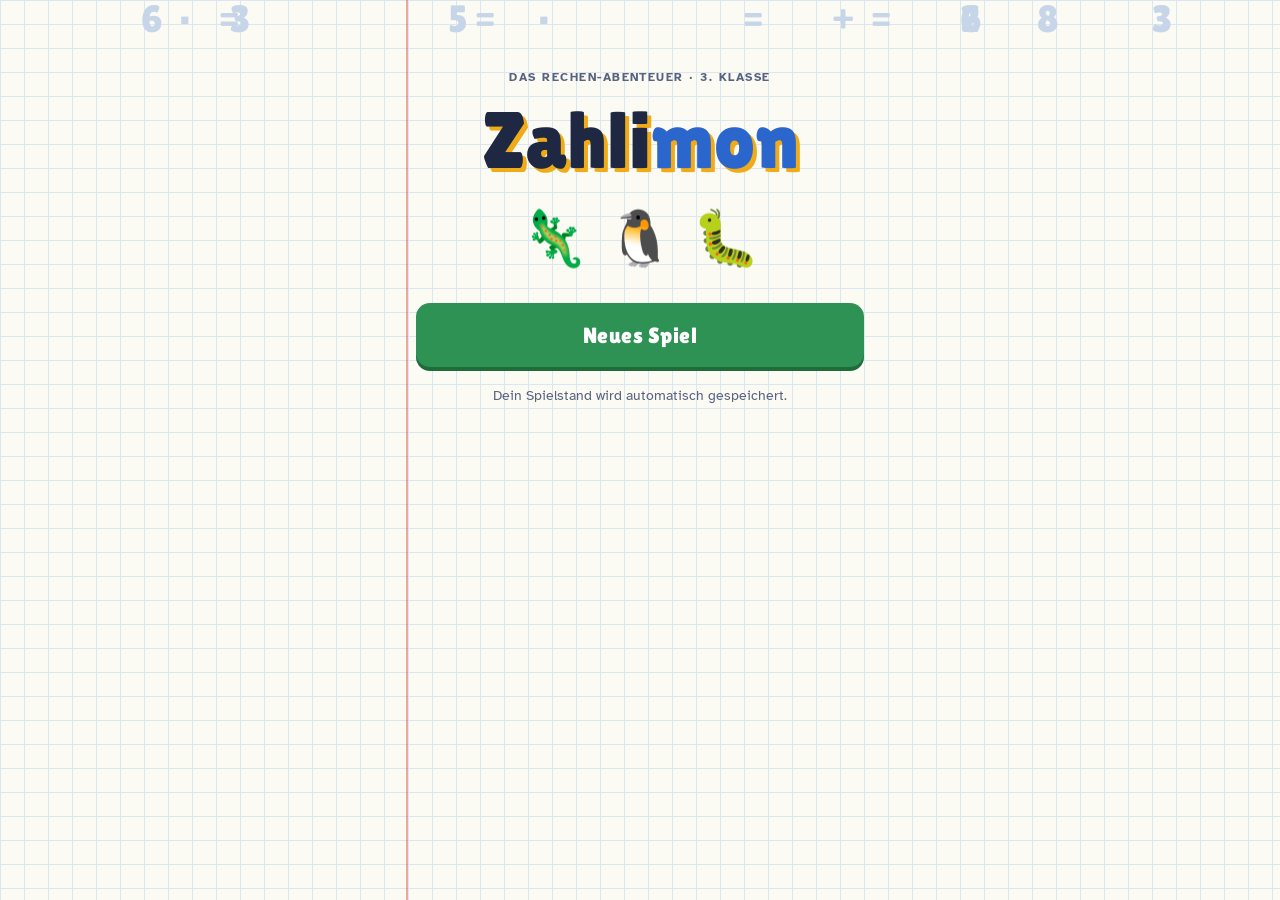
==== index.html @ 3c5be952 "Aufgaben ohne technische Schreibweisen - Hunderter/Zehner/Einer ausgeschrieben statt H/Z/E - Platzha" ====
<!doctype html>
<html lang="de">
<head>
<meta charset="utf-8">
<meta name="viewport" content="width=device-width, initial-scale=1, viewport-fit=cover">
<title>Zahlimon Abenteuer</title>
<link rel="preconnect" href="https://fonts.googleapis.com">
<link rel="preconnect" href="https://fonts.gstatic.com" crossorigin>
<link rel="stylesheet" href="https://fonts.googleapis.com/css2?family=Atkinson+Hyperlegible:wght@400;700&family=Lilita+One&display=swap">
<style>
/* Layout: eine Spalte in Handybreite auf kariertem Rechenheft-Papier mit rotem Heftrand; der Kampf ist ein eingerahmtes Spielfeld */
:root{
  color-scheme: light;
  --paper:#fbfaf3; --grid:#dbe6f1; --ink:#1e2842; --ink2:#586380; --rand:#e0574b;
  --blue:#2a66cc; --blue-d:#1b4a9c; --green:#2e9254; --green-d:#1f6b3c;
  --gold:#f0ac18; --gold-d:#b87c05; --red:#d9443a; --red-d:#9e2a22;
  --card:#ffffff; --line:#cfd8e6; --soft:#eef3f9;
  --f-disp:'Lilita One','Arial Rounded MT Bold','Trebuchet MS',system-ui,sans-serif;
  --f-body:'Atkinson Hyperlegible',system-ui,-apple-system,'Segoe UI',Roboto,sans-serif;
  --f-emoji:'Apple Color Emoji','Segoe UI Emoji','Noto Color Emoji',sans-serif;
}
[hidden]{display:none!important}
*{box-sizing:border-box}
html,body{height:100%}
body{margin:0;background-color:var(--paper);background-image:linear-gradient(var(--grid) 1px,transparent 1px),linear-gradient(90deg,var(--grid) 1px,transparent 1px);background-size:24px 24px;color:var(--ink);font:17px/1.45 var(--f-body);-webkit-tap-highlight-color:transparent}
#app{max-width:480px;min-height:100%;margin:0 auto;padding-inline:16px;padding-block:14px 104px;position:relative}
#app::before{content:"";position:absolute;top:0;bottom:0;left:6px;width:2px;background:var(--rand);opacity:.5;pointer-events:none}
button{font:inherit;color:inherit;touch-action:manipulation;cursor:pointer}
button:disabled{cursor:default}
:focus-visible{outline:3px solid var(--gold);outline-offset:2px}
h1,h2,h3{text-wrap:balance;margin:0}
.h2{font-family:var(--f-disp);font-weight:400;font-size:1.6rem;margin-block:14px 6px}
.h3{font-family:var(--f-disp);font-weight:400;font-size:1.2rem;margin-block:18px 8px}
.fine{color:var(--ink2);font-size:.9rem;margin:4px 0 12px}
.center{text-align:center}
.stack{display:flex;flex-direction:column;gap:14px}
.card{background:var(--card);border:2px solid var(--ink);border-radius:16px;box-shadow:0 4px 0 rgba(30,40,66,.18)}
.pad{padding:14px 16px;margin-bottom:14px}
.warn{color:var(--red-d);font-weight:700;margin:4px 0}
.pill{display:inline-block;font-size:.72rem;font-weight:700;letter-spacing:.04em;text-transform:uppercase;padding:2px 8px;border-radius:99px;background:var(--soft);color:var(--ink2)}

/* Buttons wie Farbstift-Etiketten */
.btn{display:flex;align-items:center;justify-content:center;gap:.5em;width:100%;min-height:54px;padding:12px 16px;border:0;border-radius:14px;background:var(--blue);color:#fff;font-family:var(--f-disp);font-size:1.2rem;letter-spacing:.02em;box-shadow:0 4px 0 var(--blue-d);transition:transform .08s,box-shadow .08s}
.btn:active:not(:disabled){transform:translateY(3px);box-shadow:0 1px 0 var(--blue-d)}
.btn.green{background:var(--green);box-shadow:0 4px 0 var(--green-d)}
.btn.gold{background:var(--gold);color:var(--ink);box-shadow:0 4px 0 var(--gold-d)}
.btn.red{background:var(--red);box-shadow:0 4px 0 var(--red-d)}
.btn.ghost{background:var(--card);color:var(--ink);border:2px solid var(--line);box-shadow:0 4px 0 var(--line)}
.btn.big{min-height:64px;font-size:1.4rem}
.btn.sm{width:auto;min-height:44px;font-size:1.05rem;padding:8px 14px}
.btn:disabled{opacity:.45}
.mini{border:2px solid var(--line);background:var(--card);border-radius:10px;padding:6px 10px;font-size:.85rem;font-weight:700}
.linkish{display:block;margin:22px auto 0;background:none;border:0;color:var(--ink2);text-decoration:underline;font-size:.95rem;padding:8px}

/* Typen-Etikett */
.chip{display:inline-block;font-size:.7rem;font-weight:700;letter-spacing:.05em;text-transform:uppercase;padding:1px 8px;border-radius:99px;color:#fff;background:var(--c)}

/* Titel */
.title{position:relative;isolation:isolate;display:flex;flex-direction:column;align-items:stretch;gap:14px;padding-top:6vh}
.eyebrow{margin:0;text-align:center;font-weight:700;letter-spacing:.12em;text-transform:uppercase;font-size:.78rem;color:var(--ink2)}
.logo{font-family:var(--f-disp);font-weight:400;font-size:clamp(3.2rem,17vw,5rem);line-height:1;text-align:center;color:var(--ink);text-shadow:4px 4px 0 var(--gold)}
.logo span{color:var(--blue)}
.parade{display:flex;justify-content:center;gap:18px;font-family:var(--f-emoji);font-size:3.4rem;margin:6px 0 10px}
.parade span{animation:hop 1.8s ease-in-out infinite}
.parade span:nth-child(2){animation-delay:.25s}
.parade span:nth-child(3){animation-delay:.5s}
@keyframes hop{0%,60%,100%{transform:translateY(0)}30%{transform:translateY(-12px)}}
.lbl{font-weight:700;font-size:.95rem}
.inp{width:100%;font:inherit;font-size:1.3rem;padding:12px 14px;border:2px solid var(--ink);border-radius:12px;background:var(--card);color:var(--ink)}
.inp.code{font-size:.75rem;font-family:ui-monospace,Menlo,Consolas,monospace;resize:vertical}

/* Starter */
.starters{display:grid;grid-template-columns:1fr;gap:12px;margin:12px 0 18px}
.starter{display:grid;grid-template-columns:72px 1fr;grid-template-rows:auto auto auto;column-gap:14px;align-items:center;text-align:left;background:var(--card);border:2px solid var(--ink);border-radius:16px;padding:12px 14px;box-shadow:0 4px 0 rgba(30,40,66,.18)}
.starter.on{outline:4px solid var(--c);outline-offset:2px}
.starter .se{grid-row:1/4;font-family:var(--f-emoji);font-size:56px;line-height:1;text-align:center}
.starter .sn{font-family:var(--f-disp);font-size:1.35rem}
.starter .chip{justify-self:start}
.starter .sd{font-size:.9rem;color:var(--ink2)}

/* HUD */
.hud{display:grid;grid-template-columns:1fr auto auto;align-items:center;gap:6px 12px;background:var(--card);border:2px solid var(--ink);border-radius:16px;padding:8px 14px;box-shadow:0 4px 0 rgba(30,40,66,.18)}
.hud-n{display:flex;flex-direction:column;line-height:1.1;min-width:0}
.hud-n b{font-family:var(--f-disp);font-weight:400;font-size:1.3rem;overflow:hidden;text-overflow:ellipsis;white-space:nowrap}
.hud-l{font-size:.68rem;font-weight:700;letter-spacing:.1em;text-transform:uppercase;color:var(--ink2)}
.hud-s{font-weight:700;font-variant-numeric:tabular-nums;font-size:1.1rem}
.hud-b{grid-column:1/-1;display:flex;gap:6px}
.hud-b span{width:26px;height:26px;border-radius:50%;border:2px dashed var(--line);display:grid;place-items:center;font-family:var(--f-emoji);font-size:15px}
.hud-b span.got{border:2px solid var(--gold);background:#fff6dc}

/* Karte */
.map{display:flex;flex-direction:column;gap:14px;position:relative;margin-top:8px}
.map::before{content:"";position:absolute;left:37px;top:30px;bottom:30px;width:4px;background:repeating-linear-gradient(180deg,var(--line) 0 10px,transparent 10px 20px);animation:march 1.2s linear infinite}
@keyframes march{to{background-position:0 20px}}
.node{position:relative;display:grid;grid-template-columns:56px 1fr auto;align-items:center;gap:12px;text-align:left;background:var(--card);border:2px solid var(--ink);border-radius:16px;padding:10px 12px;box-shadow:0 4px 0 rgba(30,40,66,.18)}
.node:nth-child(even){margin-left:22px}
.node .ic{width:52px;height:52px;border-radius:50%;display:grid;place-items:center;font-family:var(--f-emoji);font-size:26px;background:linear-gradient(160deg,var(--g1),var(--g2));border:2px solid var(--ink)}
.node .tx{display:flex;flex-direction:column;min-width:0}
.node .tx b{font-family:var(--f-disp);font-weight:400;font-size:1.2rem}
.node .tx small{color:var(--ink2);font-size:.85rem}
.node .st{font-family:var(--f-emoji);font-size:24px}
.node.locked{opacity:.55;filter:grayscale(.9)}
.node.now{outline:4px solid var(--gold);outline-offset:2px}

/* Region */
.rg{position:relative;overflow:hidden;isolation:isolate;display:grid;grid-template-columns:auto 1fr;gap:14px;align-items:center;margin:14px 0;padding:14px 16px;border:2px solid var(--ink);border-radius:16px;background:linear-gradient(100deg,var(--g1) 55%,var(--g2))}
.rg-ic{font-family:var(--f-emoji);font-size:44px}
.rg h2{font-family:var(--f-disp);font-weight:400;font-size:1.6rem}
.rg p{margin:2px 0}
.dots{display:inline-flex;gap:4px;vertical-align:middle;margin-left:4px}
.dots i{width:12px;height:12px;border-radius:50%;border:2px solid var(--ink);background:var(--card)}
.dots i.on{background:var(--gold)}
.lead{display:flex;align-items:center;gap:12px;padding:10px 14px;margin-bottom:14px}
.lead .le{font-family:var(--f-emoji);font-size:40px}
.lead .li{flex:1;min-width:0}
.mini-dex{display:flex;flex-wrap:wrap;gap:10px}
.mini-dex span{width:52px;height:52px;display:grid;place-items:center;border:2px solid var(--ink);border-radius:12px;background:var(--card);font-family:var(--f-emoji);font-size:28px}
.mini-dex .seen{filter:grayscale(1);opacity:.6}
.mini-dex .unk{font-family:var(--f-disp);color:var(--ink2);border-style:dashed}

/* Kampf */
.bt{position:relative;isolation:isolate;height:290px;border:3px solid var(--ink);border-radius:18px;overflow:hidden;background:linear-gradient(180deg,var(--g1),var(--g2));transition:height .25s}
.bt.compact{height:200px}
.bt-row{display:flex;justify-content:space-between;gap:8px;padding:10px}
.foe-row{align-items:flex-start}
.me-row{align-items:flex-end}
.mon{position:relative;font-family:var(--f-emoji);font-size:78px;line-height:1;padding:0 6px;transition:font-size .25s}
.bt.compact .mon{font-size:56px}
.mon::after{content:"";position:absolute;left:50%;bottom:-.08em;width:1.2em;height:.26em;margin-left:-.6em;border-radius:50%;background:rgba(20,28,48,.18);z-index:-1}
.mon .e,.mon .b{display:inline-block}
#btIn{position:relative;z-index:1;display:grid;grid-template-rows:1fr 1fr;height:100%}
.mon.me .e{transform:scaleX(-1)}
.plate{flex:0 1 60%;min-width:0;background:var(--card);border:2px solid var(--ink);border-radius:12px;padding:6px 10px;box-shadow:3px 3px 0 rgba(30,40,66,.25)}
.pn{display:flex;justify-content:space-between;align-items:baseline;gap:8px}
.pn span:first-child,.pn b{font-family:var(--f-disp);font-weight:400;font-size:1.05rem;overflow:hidden;text-overflow:ellipsis;white-space:nowrap}
.lv{font-weight:700;font-size:.85rem;font-variant-numeric:tabular-nums;white-space:nowrap}
.hp{height:10px;margin-top:5px;background:var(--soft);border:1.5px solid var(--ink);border-radius:6px;overflow:hidden}
.hp i{display:block;height:100%;background:var(--green);transition:width .6s ease}
.hp i.mid{background:var(--gold)}
.hp i.low{background:var(--red)}
.pk{font-size:.78rem;color:var(--ink2);font-variant-numeric:tabular-nums;margin-top:2px}
.xp{height:4px;margin-top:3px;background:var(--soft);border-radius:3px;overflow:hidden}
.xp i{display:block;height:100%;background:var(--blue)}
.own{display:block;font-size:.75rem;color:var(--ink2);margin-top:3px}
.bt.compact .pk,.bt.compact .xp,.bt.compact .own{display:none}
.bmsg{display:flex;justify-content:space-between;align-items:center;gap:10px;min-height:52px;margin:10px 0;padding:10px 14px;background:var(--card);border:2px solid var(--ink);border-radius:12px;font-weight:700}
.menu{display:flex;flex-direction:column;gap:12px}
.menu2{display:grid;grid-template-columns:1fr 1fr;gap:10px}
.menu2 .btn{font-size:1.02rem;min-height:50px;padding:8px}
.wait{height:60px}

/* Aufgabe */
.qc{padding:12px 14px}
.qhead{display:flex;justify-content:space-between;align-items:center;gap:8px}
.qlab{font-size:.8rem;font-weight:700;color:var(--ink2)}
.spk{border:2px solid var(--line);background:var(--card);border-radius:10px;font-size:1.2rem;width:44px;height:40px;flex:none}
.qvis{display:flex;justify-content:center;color:var(--ink);margin-top:4px}
.qt{margin:8px 0 6px;font-weight:700;font-size:2rem;text-align:center;font-variant-numeric:tabular-nums}
.qt.long{font-size:1.12rem;text-align:left;font-weight:700}
.entry{display:flex;justify-content:center;gap:0;margin:6px 0 4px;min-height:52px}
.entry span{width:42px;height:52px;display:grid;place-items:center;font-family:var(--f-disp);font-size:2rem;border:2px solid var(--blue);margin-left:-2px;background:#f4f8ff;color:var(--blue-d)}
.entry span:first-child{margin-left:0;border-radius:8px 0 0 8px}
.entry span:last-child{border-radius:0 8px 8px 0}
.entry span:only-child{border-radius:8px}
.entry .cur{animation:blink 1s steps(2) infinite}
@keyframes blink{50%{background:var(--card)}}
.kp{display:grid;grid-template-columns:repeat(3,1fr);gap:8px;margin-top:10px}
.kp button{height:56px;font-family:var(--f-disp);font-size:1.6rem;border-radius:12px;border:2px solid var(--line);background:var(--card);box-shadow:0 3px 0 var(--line)}
.kp button:active{transform:translateY(2px);box-shadow:0 1px 0 var(--line)}
.kp .ok{background:var(--green);color:#fff;border-color:var(--green-d);box-shadow:0 3px 0 var(--green-d)}
.ch{display:grid;grid-template-columns:1fr 1fr;gap:10px;margin-top:10px}
.ch.c3{grid-template-columns:repeat(3,1fr)}
.chb{min-height:60px;font-family:var(--f-disp);font-size:1.4rem;border-radius:12px;border:2px solid var(--ink);background:var(--card);box-shadow:0 3px 0 var(--line)}
.ch.c3 .chb{font-size:2.2rem}
.fb{padding:14px 16px;border-color:var(--red)}
.fb p{margin:6px 0}
.fb-h{font-family:var(--f-disp);font-size:1.4rem;color:var(--red-d)}
.bigans{font-family:var(--f-disp);font-size:1.5rem;color:var(--green-d)}
.hint{background:#fff6dc;border-radius:10px;padding:8px 10px;font-weight:700;overflow-wrap:anywhere}
.fb .btn{margin-top:10px}
.swl{display:flex;flex-direction:column;gap:8px}
.swb{display:flex;align-items:center;gap:12px;text-align:left;background:var(--card);border:2px solid var(--ink);border-radius:12px;padding:8px 12px}
.swb .e{font-family:var(--f-emoji);font-size:34px}
.swb .i{flex:1;min-width:0}

/* Zahlenball (eigenes Design) */
.zball{display:inline-block;width:1em;height:1em;border-radius:50%;background:linear-gradient(180deg,var(--bc,var(--blue)) 0 46%,var(--ink) 46% 54%,#fff 54%);border:.06em solid var(--ink);position:relative;vertical-align:middle}
.zball::after{content:"";position:absolute;left:50%;top:50%;width:.32em;height:.32em;margin:-.16em;border-radius:50%;background:var(--gold);border:.05em solid var(--ink)}
.mon .zball{font-size:.6em}
.menu2 .zball,.shop-ic .zball{font-size:1.1em}
.zball.throw{animation:throw .55s ease-out,wob .5s ease-in-out .7s 3}
.zball.done{animation:pop .5s ease-out}

/* Animationen */
@keyframes hit{0%,100%{transform:translateX(0)}20%{transform:translateX(-9px)}40%{transform:translateX(9px)}60%{transform:translateX(-5px)}80%{transform:translateX(5px)}}
@keyframes flash{50%{opacity:.25}}
@keyframes lungeM{50%{transform:translate(22px,-14px)}}
@keyframes lungeF{50%{transform:translate(-22px,14px)}}
@keyframes appear{from{transform:scale(.1);opacity:0}to{transform:scale(1);opacity:1}}
@keyframes faint{to{transform:translateY(50px);opacity:0}}
@keyframes throw{from{transform:translate(-190px,150px) scale(.5)}to{transform:none}}
@keyframes wob{0%,100%{transform:rotate(0)}25%{transform:rotate(-20deg)}75%{transform:rotate(20deg)}}
@keyframes pop{0%{transform:scale(1)}50%{transform:scale(1.3)}100%{transform:scale(1)}}
.mon.hit{animation:hit .45s ease .5s,flash .45s steps(2) .5s}
.mon.me.lunge{animation:lungeM .35s ease}
.mon.foe.lunge{animation:lungeF .35s ease}
.mon.appear{animation:appear .5s cubic-bezier(.3,1.5,.6,1)}
.mon.faint{animation:faint .7s ease-in forwards}

/* Listen: Team, Laden, Dex */
.list{display:flex;flex-direction:column;gap:12px}
.tm{display:flex;gap:12px;padding:10px 12px;align-items:flex-start}
.tm-e{flex:none;width:64px;height:64px;display:grid;place-items:center;font-family:var(--f-emoji);font-size:40px;border-radius:14px;background:var(--soft);border:2px solid var(--c)}
.tm-i{flex:1;min-width:0}
.tm-b{display:flex;flex-wrap:wrap;gap:6px;margin-top:8px;align-items:center}
.shop{display:flex;align-items:center;gap:12px;padding:12px 14px}
.shop-ic{font-family:var(--f-emoji);font-size:34px;width:44px;text-align:center}
.shop-t{flex:1;min-width:0;display:flex;flex-direction:column}
.shop-t small{color:var(--ink2)}
.dex{display:grid;grid-template-columns:repeat(auto-fill,minmax(96px,1fr));gap:10px}
.dx{display:flex;flex-direction:column;align-items:center;gap:2px;padding:8px 4px;background:var(--card);border:2px solid var(--ink);border-radius:12px;text-align:center}
.dx .no{font-size:.7rem;color:var(--ink2);font-variant-numeric:tabular-nums}
.dx .de{font-family:var(--f-emoji);font-size:34px;line-height:1.2}
.dx .dn{font-weight:700;font-size:.85rem}
.dx.s .de{filter:grayscale(1);opacity:.55}
.dx.u{border-style:dashed;border-color:var(--line)}
.dx.u .de{font-family:var(--f-disp);color:var(--line)}
.nurse{font-family:var(--f-emoji);font-size:64px}

/* Entwicklung */
.evo{position:relative;isolation:isolate;display:flex;flex-direction:column;align-items:center;gap:18px;padding-top:12vh;text-align:center}
.evo-t{font-family:var(--f-disp);font-size:1.5rem;margin:0}
.evo-m{font-family:var(--f-emoji);font-size:120px;line-height:1;animation:evo 2.6s ease-in}
.evo-m.done{animation:pop .6s ease-out;filter:drop-shadow(0 0 18px var(--gold))}
@keyframes evo{0%,100%{filter:none}10%,30%,50%,70%,90%{filter:brightness(4) saturate(0)}20%,40%,60%,80%{filter:none}}

/* Eltern */
.kpis{display:grid;grid-template-columns:repeat(3,1fr);gap:10px}
.kpis div{display:flex;flex-direction:column;background:var(--soft);border-radius:12px;padding:8px 10px}
.kpis b{font-family:var(--f-disp);font-weight:400;font-size:1.6rem;font-variant-numeric:tabular-nums}
.kpis span{font-size:.78rem;color:var(--ink2)}
.tblwrap{overflow-x:auto}
.tbl{width:100%;border-collapse:collapse;font-size:.88rem;font-variant-numeric:tabular-nums}
.tbl th,.tbl td{padding:6px 6px;border-bottom:1px solid var(--line);text-align:left;white-space:nowrap}
.tbl th{font-size:.72rem;letter-spacing:.06em;text-transform:uppercase;color:var(--ink2)}
.tbl select{font:inherit;padding:4px;border-radius:8px;border:1.5px solid var(--line);background:var(--card);color:var(--ink)}
.log{list-style:none;margin:0;padding:0;display:flex;flex-direction:column;gap:6px}
.log li{display:flex;flex-direction:column;padding:6px 10px;background:var(--soft);border-radius:10px;font-size:.9rem;overflow-wrap:anywhere}
.log li span:last-child{color:var(--ink2);font-size:.82rem}
.row{display:flex;justify-content:space-between;align-items:center;gap:12px;padding:8px 0;border-bottom:1px solid var(--line)}
.row input[type=checkbox]{width:24px;height:24px}
.row input[type=range]{width:50%}
.row2{display:grid;grid-template-columns:1fr 1fr;gap:10px}
.pad .btn{margin-top:10px}

/* Navigation unten */
.nav{position:fixed;left:0;right:0;bottom:0;z-index:10;display:flex;justify-content:center;background:var(--card);border-top:2px solid var(--ink);padding:6px 8px calc(6px + env(safe-area-inset-bottom,0px))}
.nav .in{width:100%;max-width:480px;display:grid;grid-template-columns:repeat(5,1fr);gap:4px}
.nav button{display:flex;flex-direction:column;align-items:center;gap:1px;background:none;border:0;padding:4px 0;font-size:.72rem;font-weight:700;color:var(--ink2)}
.nav b{font-family:var(--f-emoji);font-size:1.45rem;font-weight:400}

/* Dialog */
#dlg{position:fixed;inset:0;z-index:50;display:flex;align-items:flex-end;justify-content:center;background:rgba(20,28,48,.35);padding:16px;padding-bottom:calc(20px + env(safe-area-inset-bottom,0px));cursor:pointer}
#dlg .box{position:relative;width:100%;max-width:448px;display:grid;grid-template-columns:auto 1fr;gap:12px;align-items:start;background:var(--card);border:3px solid var(--ink);border-radius:16px;padding:14px 16px 22px;box-shadow:0 6px 0 rgba(30,40,66,.3)}
#dlg .face{font-family:var(--f-emoji);font-size:50px;line-height:1;display:inline-block;transform-origin:50% 100%;animation:breathe 2.4s ease-in-out infinite}
#dlg .face.talk{animation:talk .28s ease-in-out infinite alternate}
@keyframes talk{from{transform:translateY(0) rotate(-4deg)}to{transform:translateY(-5px) rotate(4deg)}}
#dlg:not([hidden]) .box{animation:boxIn .25s ease-out}
@keyframes boxIn{from{transform:translateY(30px);opacity:0}}
#dlg .who{font-family:var(--f-disp);color:var(--blue);font-size:1.1rem}
#dlg .txt{font-size:1.12rem;font-weight:700;min-height:3em;margin:2px 0 0}
#dlg .more{position:absolute;right:14px;bottom:6px;color:var(--blue);animation:hop 1s ease-in-out infinite;font-size:.9rem}
#toast{position:fixed;left:50%;top:calc(12px + env(safe-area-inset-top,0px));transform:translateX(-50%);z-index:60;max-width:min(440px,calc(100% - 32px));background:var(--ink);color:#fff;padding:10px 16px;border-radius:12px;font-weight:700;text-align:center;box-shadow:0 4px 0 rgba(0,0,0,.2)}
#toast.in{animation:appear .3s ease-out}


/* Bewegung: Szenen, Effekte, Anschauung, Feiern */
#fx{position:fixed;inset:0;width:100%;height:100%;pointer-events:none;z-index:77}
.enter{animation:enter .3s ease-out}
@keyframes enter{from{opacity:0;transform:translateY(14px)}}
.scene{position:absolute;inset:0;overflow:hidden;pointer-events:none;z-index:0}
.rg .scene,.numsky{z-index:-1}
.numsky{position:fixed}
.scene span{position:absolute;font-family:var(--f-emoji);font-size:22px;line-height:1;opacity:.85}
.scene .num{font-family:var(--f-disp);font-size:38px;color:#c6d6e8;opacity:1}
.scene .bubble{width:11px;height:11px;border-radius:50%;border:2px solid rgba(255,255,255,.9);background:rgba(255,255,255,.25)}
.scene .ember{width:6px;height:6px;border-radius:50%;background:#ffb347;box-shadow:0 0 8px #ff7a1a}
.d-drift{animation:drift linear infinite}
@keyframes drift{from{left:-15%}to{left:105%}}
.d-fall{animation:fall linear infinite}
@keyframes fall{0%{top:-10%;transform:translateX(0) rotate(0)}50%{transform:translateX(18px) rotate(140deg)}100%{top:105%;transform:translateX(-6px) rotate(280deg)}}
.d-rise{animation:rise linear infinite}
@keyframes rise{0%{top:105%;transform:translateX(0)}50%{transform:translateX(12px)}100%{top:-14%;transform:translateX(-4px)}}
.d-twinkle{animation:twinkle ease-in-out infinite}
@keyframes twinkle{0%,100%{opacity:.1;transform:scale(.5)}50%{opacity:1;transform:scale(1.15)}}
.d-sway{bottom:-3px;transform-origin:50% 100%;animation:sway ease-in-out infinite alternate}
@keyframes sway{from{transform:rotate(-10deg)}to{transform:rotate(10deg)}}
.d-buzz{animation:buzz ease-in-out infinite}
@keyframes buzz{0%,100%{transform:translate(0,0) scaleX(1)}25%{transform:translate(70px,-22px) scaleX(1)}50%{transform:translate(140px,8px) scaleX(-1)}75%{transform:translate(60px,26px) scaleX(-1)}}
.mon .b{transform-origin:50% 100%;animation:breathe 2.4s ease-in-out infinite}
.mon.foe .b{animation-delay:-1.1s}
.mon[data-t=luft] .b,.mon[data-t=geist] .b,.mon[data-t=magie] .b,.mon[data-t=drache] .b{animation:hover 2.2s ease-in-out infinite}
.mon[data-t=wasser] .b{animation:bob 2s ease-in-out infinite}
.mon[data-t=elektro] .b,.mon[data-t=normal] .b{animation:hopi 1.8s ease-in-out infinite}
@keyframes breathe{0%,100%{transform:scale(1,1)}50%{transform:scale(1.05,.95)}}
@keyframes hover{0%,100%{transform:translateY(0)}50%{transform:translateY(-10px)}}
@keyframes bob{0%,100%{transform:translateY(0) rotate(-4deg)}50%{transform:translateY(-4px) rotate(4deg)}}
@keyframes hopi{0%,70%,100%{transform:translateY(0) scale(1,1)}78%{transform:translateY(0) scale(1.08,.9)}86%{transform:translateY(-12px) scale(.95,1.06)}}
.bt.quake{animation:quake .35s}
@keyframes quake{20%{transform:translate(-5px,2px)}40%{transform:translate(5px,-2px)}60%{transform:translate(-3px,1px)}80%{transform:translate(2px,0)}}
.bstar{flex:none;font-weight:700;background:#fff6dc;border:2px solid var(--gold);border-radius:99px;padding:2px 10px;font-variant-numeric:tabular-nums;white-space:nowrap}
.bstar.pop,.hud-s.pop{animation:pop .4s ease-out}
.float{position:fixed;z-index:76;transform:translate(-50%,-50%);font-family:var(--f-disp);font-size:2rem;pointer-events:none;animation:floatUp 1.1s ease-out forwards;text-shadow:2px 2px 0 #fff,-2px -2px 0 #fff,2px -2px 0 #fff,-2px 2px 0 #fff}
.float.dmg{color:var(--red)}
.float.heal{color:var(--green)}
@keyframes floatUp{0%{opacity:0;transform:translate(-50%,-30%) scale(.6)}20%{opacity:1;transform:translate(-50%,-60%) scale(1.25)}100%{opacity:0;transform:translate(-50%,-170%) scale(1)}}
.proj,.fstar{position:fixed;left:0;top:0;z-index:76;font-family:var(--f-emoji);pointer-events:none;transform:translate(-50%,-50%)}
.proj{font-size:42px}
.fstar{font-size:26px}
.stamp{position:fixed;z-index:75;left:50%;top:var(--y);font-family:var(--f-disp);font-size:2.3rem;color:var(--green-d);background:#fff;border:4px solid var(--green);border-radius:16px;padding:2px 18px;transform:translate(-50%,-50%) rotate(-7deg);animation:stamp 1.05s ease-out forwards;pointer-events:none;white-space:nowrap;box-shadow:0 5px 0 rgba(30,40,66,.25)}
@keyframes stamp{0%{opacity:0;transform:translate(-50%,-50%) rotate(-7deg) scale(2.3)}18%{opacity:1;transform:translate(-50%,-50%) rotate(-7deg) scale(1)}80%{opacity:1}100%{opacity:0;transform:translate(-50%,-50%) rotate(-7deg) scale(.95)}}
.shake{animation:hit .4s ease}
.qbtns{display:flex;gap:6px;align-items:center}
.tipb{border:2px solid var(--gold);background:#fff6dc;border-radius:10px;font-weight:700;padding:6px 10px;font-size:.9rem;height:40px}
.aid{display:flex;flex-direction:column;align-items:center;gap:2px;margin:6px 0;color:var(--ink)}
.aid svg{max-width:100%;height:auto;overflow:visible}
.aid .cap{font-size:.85rem;font-weight:700;color:var(--ink2)}
.arc{fill:none;stroke:var(--blue);stroke-width:3;stroke-linecap:round;stroke-dasharray:1;stroke-dashoffset:1;animation:draw .55s ease-out forwards}
@keyframes draw{to{stroke-dashoffset:0}}
.fi{opacity:0;animation:fadeIn .35s ease-out forwards}
@keyframes fadeIn{to{opacity:1}}
.pp{transform-box:fill-box;transform-origin:center;animation:pop2 .35s cubic-bezier(.3,1.6,.6,1) both}
@keyframes pop2{from{transform:scale(0)}}
.fly{animation:flyin .45s ease-out both}
@keyframes flyin{from{transform:translate(var(--dx),var(--dy));opacity:0}}
.drop{animation:dropIn .7s cubic-bezier(.3,1.6,.6,1) both}
@keyframes dropIn{from{transform:translateY(-40px);opacity:0}}
.hand{transform-origin:60px 60px;transform:rotate(var(--a));animation:handspin 1.3s cubic-bezier(.2,.8,.3,1) both}
@keyframes handspin{from{transform:rotate(calc(var(--a) - 360deg))}}
.learn{text-align:center}
.learn .hint{text-align:left}
.node:not(.locked) .ic{animation:sway2 3.2s ease-in-out infinite}
@keyframes sway2{0%,100%{transform:rotate(-6deg)}50%{transform:rotate(6deg)}}
.me-av{position:absolute;left:-12px;top:-16px;z-index:2;font-family:var(--f-emoji);font-size:30px;animation:hopi 1.6s ease-in-out infinite}
.rg-ic,.nurse{display:inline-block;animation:hover 3s ease-in-out infinite}
.tm-e span,.dx.c .de{display:inline-block;transform-origin:50% 100%;animation:breathe 2.6s ease-in-out infinite}
#wipe{position:fixed;inset:0;z-index:80;display:grid;place-items:center;overflow:hidden;background:var(--ink)}
#wipe.w-grass{animation:wipeIn .3s ease-out}
#wipe.out{animation:wipeOut .38s ease-in forwards}
@keyframes wipeIn{from{clip-path:circle(0 at 50% 50%)}to{clip-path:circle(80% at 50% 50%)}}
@keyframes wipeOut{to{opacity:0;transform:scale(1.25)}}
.grass{font-family:var(--f-emoji);font-size:70px;animation:rustle .1s linear infinite alternate}
@keyframes rustle{from{transform:rotate(-7deg) translateX(-3px)}to{transform:rotate(7deg) translateX(3px)}}
.vs{position:absolute;inset:0;display:grid;grid-template-columns:1fr 1fr}
.vs-l,.vs-r{display:grid;place-items:center;font-family:var(--f-emoji);font-size:88px;text-align:center}
.vs-l{background:var(--blue);clip-path:polygon(0 0,100% 0,82% 100%,0 100%);animation:inL .45s ease-out both}
.vs-r{background:var(--gold);clip-path:polygon(18% 0,100% 0,100% 100%,0 100%);animation:inR .45s ease-out both}
.vs small{display:block;font-family:var(--f-disp);font-size:1.15rem;color:#fff;text-shadow:2px 2px 0 var(--ink)}
.vs-t{position:absolute;left:50%;top:50%;transform:translate(-50%,-50%);font-family:var(--f-disp);font-size:4.2rem;color:#fff;text-shadow:4px 4px 0 var(--ink);animation:vsPop .5s .35s cubic-bezier(.3,1.6,.6,1) both}
@keyframes inL{from{transform:translateX(-100%)}}
@keyframes inR{from{transform:translateX(100%)}}
@keyframes vsPop{from{transform:translate(-50%,-50%) scale(3);opacity:0}}
#cel{position:fixed;inset:0;z-index:78;display:flex;flex-direction:column;align-items:center;justify-content:center;gap:10px;background:rgba(20,28,48,.74);color:#fff;text-align:center;padding:24px;cursor:pointer;overflow:hidden}
.rays{position:absolute;left:50%;top:42%;width:900px;height:900px;margin:-450px 0 0 -450px;border-radius:50%;background:repeating-conic-gradient(rgba(255,211,90,.3) 0 10deg,transparent 10deg 20deg);-webkit-mask-image:radial-gradient(circle,#000 18%,transparent 62%);mask-image:radial-gradient(circle,#000 18%,transparent 62%);animation:spin 14s linear infinite;pointer-events:none;z-index:-1}
@keyframes spin{to{transform:rotate(360deg)}}
.cel-ic{position:relative;font-family:var(--f-emoji);font-size:112px;line-height:1.1;animation:celIn .7s cubic-bezier(.3,1.6,.5,1) both}
.cel-ic span{display:inline-block;animation:hover 2.4s ease-in-out .7s infinite}
#cel h2{position:relative;font-family:var(--f-disp);font-weight:400;font-size:2.3rem;color:#ffd35a;text-shadow:3px 3px 0 var(--ink);animation:celIn .5s .2s both}
#cel p{position:relative;font-weight:700;font-size:1.15rem;margin:0;max-width:22em;animation:fadeIn .4s .5s both;opacity:0}
#cel .more{position:relative;margin-top:14px;color:#ffd35a;font-size:.9rem;animation:hop 1s ease-in-out infinite}
@keyframes celIn{from{transform:scale(0) rotate(-25deg);opacity:0}}

/* Tagesziel, Missionen, Schatztruhen */
.hud-t{font-weight:700;font-variant-numeric:tabular-nums;font-size:.95rem;white-space:nowrap}
.today{padding:12px 14px;margin:14px 0;display:flex;flex-direction:column;gap:8px}
.today-h{display:flex;justify-content:space-between;align-items:center;font-family:var(--f-disp);font-size:1.25rem}
.streak{font-family:var(--f-body);font-weight:700;font-size:.95rem;background:#fff1e6;border:2px solid #f08a3c;border-radius:99px;padding:1px 10px}
.tbar{position:relative;height:28px;background:var(--soft);border:2px solid var(--ink);border-radius:14px;overflow:hidden}
.tbar i{position:absolute;left:0;top:0;bottom:0;background:linear-gradient(90deg,var(--gold),var(--green));transition:width .6s}
.tbar span{position:relative;display:block;text-align:center;font-weight:700;font-size:.92rem;line-height:24px;font-variant-numeric:tabular-nums}
.risk{display:flex;gap:10px;align-items:center;background:#fff1ef;border-radius:12px;padding:8px 10px;font-weight:700;font-size:.92rem}
.risk.good{background:#e9f7ee}
.risk .re{flex:none;font-family:var(--f-emoji);font-size:32px;animation:worry 1.3s ease-in-out infinite}
.risk.good .re{animation:breathe 2.4s ease-in-out infinite}
@keyframes worry{0%,100%{transform:rotate(-7deg)}50%{transform:rotate(7deg)}}
.mrow{display:grid;grid-template-columns:28px 1fr auto;gap:2px 8px;align-items:center;font-size:.92rem;font-weight:700}
.mrow .mi{font-family:var(--f-emoji);font-size:20px;grid-row:1/3}
.mrow .mp{font-variant-numeric:tabular-nums}
.mrow.done{color:var(--green-d)}
.mbar{grid-column:2/4;height:6px;background:var(--soft);border-radius:3px;overflow:hidden}
.mbar i{display:block;height:100%;background:var(--blue)}
.mrow.done .mbar i{background:var(--green)}
.missions{display:flex;flex-direction:column;gap:10px}
.mis{display:grid;grid-template-columns:36px 1fr 30px;gap:10px;align-items:center;text-align:left;background:var(--card);border:2px solid var(--ink);border-radius:14px;padding:10px 12px;box-shadow:0 4px 0 rgba(30,40,66,.18);font-weight:700}
.mis .mi{font-family:var(--f-emoji);font-size:28px}
.mis .chk{width:28px;height:28px;border-radius:50%;border:2px solid var(--line);display:grid;place-items:center;color:transparent}
.mis.on{outline:4px solid var(--green);outline-offset:1px}
.mis.on .chk{background:var(--green);border-color:var(--green-d);color:#fff;animation:pop .35s ease-out}
.partners{display:flex;flex-wrap:wrap;gap:10px}
.ptn{display:flex;flex-direction:column;align-items:center;width:96px;padding:8px 4px;background:var(--card);border:2px solid var(--ink);border-radius:14px;font-weight:700;font-size:.85rem}
.ptn .pe{font-family:var(--f-emoji);font-size:36px;display:inline-block}
.ptn small{color:var(--ink2);font-weight:400}
.ptn.on{outline:4px solid var(--gold);outline-offset:1px;background:#fff6dc}
.ptn.on .pe{animation:hopi 1.4s ease-in-out infinite}
.chests{position:relative;display:flex;gap:12px;justify-content:center;margin:12px 0}
.chest{width:94px;height:110px;display:flex;flex-direction:column;align-items:center;justify-content:center;gap:4px;font-family:var(--f-emoji);font-size:58px;line-height:1;color:#fff;border:3px solid #ffd35a;border-radius:18px;background:rgba(255,255,255,.12);padding:0;animation:chestIdle 1.6s ease-in-out infinite}
.chest:nth-child(2){animation-delay:.25s}
.chest:nth-child(3){animation-delay:.5s}
@keyframes chestIdle{0%,100%{transform:translateY(0) rotate(0)}50%{transform:translateY(-7px) rotate(-4deg)}}
.chest small{font-family:var(--f-body);font-size:.72rem;font-weight:700;padding:0 4px}
.chest .zball{font-size:.8em}
.chest.open{background:rgba(255,211,90,.35);animation:pop .5s ease-out}
.chest.other{opacity:.45;animation:none;transform:scale(.88)}
.days{display:flex;flex-wrap:wrap;gap:6px;font-size:.8rem;justify-content:flex-end}
.days label{display:flex;flex-direction:column;align-items:center}
.row select{max-width:58%}
.shiny{filter:hue-rotate(150deg) saturate(1.6) brightness(1.1) drop-shadow(0 0 6px #ffd35a)}
.bpills{display:flex;gap:6px;flex:none}
.ballpick{display:grid;grid-template-columns:1fr 1fr;gap:10px}
.ballpick .btn{font-size:1rem;min-height:52px;padding:8px}
.ballpick .btn:last-child{grid-column:1/-1}
@media (prefers-reduced-motion: reduce){*,*::before,*::after{animation:none!important;transition:none!important}.arc{stroke-dashoffset:0}.fi,#cel p{opacity:1}.scene{display:none}}
</style>
</head>
<body>
<main id="app"></main>
<div id="dlg" hidden><div class="box" role="dialog" aria-live="polite"><div class="face" id="dlgFace"></div><div><div class="who" id="dlgWho"></div><p class="txt" id="dlgTxt"></p></div><span class="more" aria-hidden="true">▼ tippen</span></div></div>
<div id="toast" role="status" hidden></div>
<canvas id="fx" aria-hidden="true"></canvas>
<div id="wipe" hidden></div>
<div id="cel" hidden role="dialog" aria-live="polite"></div>
<script>
(function(){
'use strict';
/* =========================================================
   Zahlimon Abenteuer – Rechenspiel für die 3. Klasse (LP21)
   ========================================================= */
const $=s=>document.querySelector(s);
const app=$('#app'),dlg=$('#dlg'),toastEl=$('#toast');
const R=(a,b)=>a+Math.floor(Math.random()*(b-a+1));
const P=a=>a[Math.floor(Math.random()*a.length)];
const clamp=(v,a,b)=>Math.max(a,Math.min(b,v));
const esc=s=>String(s).replace(/[&<>"']/g,c=>({'&':'&amp;','<':'&lt;','>':'&gt;','"':'&quot;',"'":'&#39;'}[c]));
const shuffle=a=>{for(let i=a.length-1;i>0;i--){const j=Math.floor(Math.random()*(i+1));[a[i],a[j]]=[a[j],a[i]]}return a};
const pad2=n=>String(n).padStart(2,'0');

/* ---------- Bewegung: Partikel, Flugobjekte, Übergänge, Feiern ---------- */
const RM=matchMedia('(prefers-reduced-motion: reduce)').matches;
const EMO="'Apple Color Emoji','Segoe UI Emoji','Noto Color Emoji',sans-serif";
const fxc=$('#fx'),fxx=fxc.getContext('2d');let PS=[],fxOn=false,DPR=1;
function fxSize(){DPR=Math.min(2,window.devicePixelRatio||1);fxc.width=innerWidth*DPR;fxc.height=innerHeight*DPR}
fxSize();addEventListener('resize',fxSize);
function emit(o){if(RM)return;PS.push(Object.assign({x:0,y:0,vx:0,vy:0,g:.25,life:60,age:0,size:10,rot:0,vr:0,ch:null,color:'#fff'},o));if(!fxOn){fxOn=true;requestAnimationFrame(fxLoop)}}
function fxLoop(){fxx.setTransform(DPR,0,0,DPR,0,0);fxx.clearRect(0,0,innerWidth,innerHeight);PS=PS.filter(p=>p.age<p.life);
  for(const p of PS){p.age++;p.vy+=p.g;p.vx*=.985;p.x+=p.vx;p.y+=p.vy;p.rot+=p.vr;fxx.globalAlpha=Math.max(0,1-Math.pow(p.age/p.life,2));fxx.save();fxx.translate(p.x,p.y);fxx.rotate(p.rot);
    if(p.ch){fxx.font=`${p.size}px ${EMO}`;fxx.textAlign='center';fxx.textBaseline='middle';fxx.fillText(p.ch,0,0)}else{fxx.fillStyle=p.color;fxx.fillRect(-p.size/2,-p.size/4,p.size,p.size/2)}
    fxx.restore()}
  fxx.globalAlpha=1;if(PS.length)requestAnimationFrame(fxLoop);else{fxOn=false;fxx.clearRect(0,0,innerWidth,innerHeight)}}
const CONF=['#2a66cc','#f0ac18','#e0574b','#2e9254','#c9509b','#4d98bd'];
function confetti(x,y,n){for(let i=0;i<(n||70);i++){const a=-Math.PI/2+(Math.random()-.5)*2.4,v=4+Math.random()*8;emit({x,y,vx:Math.cos(a)*v,vy:Math.sin(a)*v,g:.2,life:70+R(0,50),size:8+R(0,6),vr:(Math.random()-.5)*.4,color:P(CONF)})}}
const TFX={feuer:{ch:['🔥','✨'],g:-.12},wasser:{ch:['💧','💦'],g:.3},pflanze:{ch:['🍃','🌿'],g:.06},elektro:{ch:['⚡','✨'],g:0},stein:{ch:['🪨','💥'],g:.4},luft:{ch:['💨','🌀'],g:-.02},geist:{ch:['👻','💜'],g:-.08},magie:{ch:['✨','⭐','💖'],g:-.05},drache:{ch:['🔥','💥'],g:-.05},normal:{ch:['💥','⭐'],g:.1}};
function burst(t,x,y,n){const d=TFX[t]||TFX.normal;for(let i=0;i<(n||14);i++){const a=Math.random()*Math.PI*2,v=2+Math.random()*5;emit({x,y,vx:Math.cos(a)*v,vy:Math.sin(a)*v,g:d.g,life:40+R(0,25),size:18+R(0,14),ch:P(d.ch),vr:(Math.random()-.5)*.2})}}
function sparkle(x,y,n){for(let i=0;i<(n||10);i++){const a=Math.random()*Math.PI*2,v=1+Math.random()*3.5;emit({x,y,vx:Math.cos(a)*v,vy:Math.sin(a)*v-1,g:.05,life:40+R(0,20),size:14+R(0,10),ch:P(['✨','⭐'])})}}
const ctr=el=>{const r=el.getBoundingClientRect();return {x:r.left+r.width/2,y:r.top+r.height/2}};
function floatText(t,x,y,cls){const d=document.createElement('div');d.className='float '+(cls||'');d.textContent=t;d.style.left=x+'px';d.style.top=y+'px';document.body.appendChild(d);setTimeout(()=>d.remove(),1200)}
function projectile(ch,a,b,ms,done){if(RM||!Element.prototype.animate){done&&done();return}const d=document.createElement('div');d.className='proj';d.textContent=ch;document.body.appendChild(d);
  d.animate([{left:a.x+'px',top:a.y+'px',transform:'translate(-50%,-50%) scale(.5)'},{left:(a.x+b.x)/2+'px',top:Math.min(a.y,b.y)-40+'px',transform:'translate(-50%,-50%) scale(1.3) rotate(180deg)'},{left:b.x+'px',top:b.y+'px',transform:'translate(-50%,-50%) scale(1) rotate(360deg)'}],{duration:ms,easing:'ease-in'}).onfinish=()=>{d.remove();done&&done()}}
function flyStar(a){if(RM||!Element.prototype.animate)return;const to=$('#bstars')||$('.hud-s');if(!to)return;const b=ctr(to),d=document.createElement('div');d.className='fstar';d.textContent='⭐';document.body.appendChild(d);
  d.animate([{left:a.x+'px',top:a.y+'px',transform:'translate(-50%,-50%) scale(.5)'},{left:(a.x+b.x)/2+'px',top:Math.min(a.y,b.y)-70+'px',transform:'translate(-50%,-50%) scale(1.5)'},{left:b.x+'px',top:b.y+'px',transform:'translate(-50%,-50%) scale(.8)'}],{duration:750,easing:'ease-in-out'}).onfinish=()=>{d.remove();const p=to.closest('.bstar')||to;p.classList.remove('pop');void p.offsetWidth;p.classList.add('pop')}}
function stamp(t){const bt=$('#bt'),d=document.createElement('div');d.className='stamp';d.textContent=t;d.style.setProperty('--y',(bt?ctr(bt).y:innerHeight*.35)+'px');document.body.appendChild(d);setTimeout(()=>d.remove(),1100)}
const wipeEl=$('#wipe'),celEl=$('#cel');let celDone=null;
function wipe(kind,a,b,cb){if(RM){cb();return}
  wipeEl.className='';wipeEl.innerHTML=kind==='vs'?`<div class="vs"><div class="vs-l"><div>${a.e}<small>${esc(a.n)}</small></div></div><div class="vs-r"><div>${b.e}<small>${esc(b.n)}</small></div></div><div class="vs-t">VS</div></div>`:'<div class="grass">🌿🌿🌿</div>';
  wipeEl.hidden=false;wipeEl.classList.add(kind==='vs'?'w-vs':'w-grass');sfx(kind==='vs'?'win':'tap');
  setTimeout(()=>{cb();wipeEl.classList.add('out');setTimeout(()=>{wipeEl.hidden=true;wipeEl.className='';wipeEl.innerHTML=''},400)},kind==='vs'?1500:800)}
function celebrate(o,done){const nmx=t=>String(t||'').replace(/\{N\}/g,S?S.name:'');
  celEl.innerHTML=`<div class="rays"></div><div class="cel-ic"><span>${o.icon}</span></div><h2>${esc(nmx(o.title))}</h2>${o.sub?`<p>${esc(nmx(o.sub))}</p>`:''}<span class="more">▼ tippen</span>`;
  celEl.hidden=false;celDone=done;sfx('win');say(`${nmx(o.title)} ${nmx(o.sub)}`);
  const x=innerWidth/2,y=innerHeight*.4;confetti(x,y,90);setTimeout(()=>confetti(x*.4,y,40),350);setTimeout(()=>confetti(x*1.6,y,40),650)}
celEl.addEventListener('click',e=>{if(celEl.hidden)return;
  if(CH){const b=e.target.closest('.chest');
    if(!CH.picked){if(!b)return;CH.picked=true;const i=+b.dataset.i,x=CH.l[i];x.f();save();sfx('win');b.classList.add('open');b.innerHTML=`${x.ic}<small>${x.t}</small>`;
      const c=ctr(b);confetti(c.x,c.y,60);$('#chestMsg').textContent=`Du bekommst: ${x.t}!`;say(`Du bekommst ${x.t}!`);
      setTimeout(()=>{celEl.querySelectorAll('.chest').forEach((o,j)=>{if(j!==i){o.classList.add('other');o.innerHTML=`${CH.l[j].ic}<small>${CH.l[j].t}</small>`}});CH.ready=true;const m=$('#chestMsg');if(m)m.insertAdjacentHTML('afterend','<span class="more">▼ tippen</span>')},900);return}
    if(!CH.ready)return;const d=CH.done;CH=null;celEl.hidden=true;d&&d();return}
  celEl.hidden=true;const d=celDone;celDone=null;d&&d()});

/* ---------- Daten: Typen, Zahlimon, Gebiete ---------- */
const TYPES={normal:{n:'Normal',c:'#8a7f69'},feuer:{n:'Feuer',c:'#e0582a'},wasser:{n:'Wasser',c:'#2a74cf'},pflanze:{n:'Pflanze',c:'#35934a'},elektro:{n:'Elektro',c:'#c99a00'},stein:{n:'Stein',c:'#86693f'},luft:{n:'Luft',c:'#4d98bd'},geist:{n:'Geist',c:'#6a4fa3'},magie:{n:'Magie',c:'#c9509b'},drache:{n:'Drache',c:'#473bb0'}};
const EFF={feuer:{pflanze:2,wasser:.5,stein:.5,feuer:.5},wasser:{feuer:2,stein:2,pflanze:.5,wasser:.5},pflanze:{wasser:2,stein:2,feuer:.5,luft:.5,pflanze:.5},elektro:{wasser:2,luft:2,stein:.5,elektro:.5},stein:{feuer:2,luft:2,pflanze:.5},luft:{pflanze:2,elektro:.5,stein:.5},geist:{geist:2,magie:2,normal:.5},magie:{drache:2,geist:.5},drache:{drache:2,magie:.5},normal:{stein:.5,geist:.5}};
const eff=(a,d)=>(EFF[a]&&EFF[a][d])||1;

const SP={
  flammi:{n:'Flammi',e:'🦎',t:'feuer',evo:['glutox',12]},
  glutox:{n:'Glutox',e:'🐊',t:'feuer',evo:['flammdrak',22]},
  flammdrak:{n:'Flammdrak',e:'🐲',t:'feuer'},
  tropfi:{n:'Tropfi',e:'🐧',t:'wasser',evo:['wellpin',12]},
  wellpin:{n:'Wellpin',e:'🦭',t:'wasser',evo:['ozeanor',22]},
  ozeanor:{n:'Ozeanor',e:'🐋',t:'wasser'},
  blatti:{n:'Blatti',e:'🐛',t:'pflanze',evo:['kaeferli',12]},
  kaeferli:{n:'Käferli',e:'🐞',t:'pflanze',evo:['florafly',22]},
  florafly:{n:'Florafly',e:'🦋',t:'pflanze'},
  plussi:{n:'Plussi',e:'🐰',t:'normal',evo:['hoppelix',14]},
  hoppelix:{n:'Hoppelix',e:'🐇',t:'normal'},
  pusti:{n:'Pusti',e:'🐦',t:'luft',evo:['sturmi',15]},
  sturmi:{n:'Sturmi',e:'🦅',t:'luft'},
  pilzli:{n:'Pilzli',e:'🍄',t:'pflanze'},
  minuso:{n:'Minuso',e:'🦇',t:'geist'},
  kieselo:{n:'Kieselo',e:'🦔',t:'stein',evo:['felsor',16]},
  felsor:{n:'Felsor',e:'🦏',t:'stein'},
  gespensti:{n:'Gespensti',e:'👻',t:'geist'},
  ziegi:{n:'Ziegi',e:'🐐',t:'stein'},
  funki:{n:'Funki',e:'🐥',t:'elektro',evo:['blitzhahn',16]},
  blitzhahn:{n:'Blitzhahn',e:'🐓',t:'elektro'},
  eulo:{n:'Eulo',e:'🦉',t:'luft'},
  fuchsli:{n:'Fuchsli',e:'🦊',t:'feuer'},
  baerli:{n:'Bärli',e:'🐻',t:'normal'},
  quaki:{n:'Quaki',e:'🐸',t:'wasser'},
  oktopi:{n:'Oktopi',e:'🐙',t:'wasser'},
  krabbi:{n:'Krabbi',e:'🦀',t:'stein'},
  miezi:{n:'Miezi',e:'🐱',t:'normal',evo:['tigrano',18]},
  tigrano:{n:'Tigrano',e:'🐯',t:'normal'},
  papagi:{n:'Papagi',e:'🦜',t:'luft'},
  schnecki:{n:'Schnecki',e:'🐌',t:'pflanze'},
  wolfi:{n:'Wolfi',e:'🐺',t:'normal'},
  drakonix:{n:'Drakonix',e:'🦖',t:'drache'},
  summi:{n:'Summi',e:'🐝',t:'pflanze'},
  maulwi:{n:'Maulwi',e:'🐭',t:'normal',evo:['rattix',14]},
  rattix:{n:'Rattix',e:'🐀',t:'normal'},
  hamsti:{n:'Hamsti',e:'🐹',t:'normal'},
  schafi:{n:'Schafi',e:'🐑',t:'normal',evo:['widdro',16]},
  widdro:{n:'Widdro',e:'🐏',t:'stein'},
  sonni:{n:'Sonni',e:'🌻',t:'pflanze'},
  entli:{n:'Entli',e:'🦆',t:'wasser',evo:['schwanix',16]},
  schwanix:{n:'Schwanix',e:'🦢',t:'luft'},
  spinnix:{n:'Spinnix',e:'🕷️',t:'geist'},
  skorpi:{n:'Skorpi',e:'🦂',t:'stein'},
  dachsi:{n:'Dachsi',e:'🦡',t:'stein'},
  ameiso:{n:'Ameiso',e:'🐜',t:'pflanze'},
  kuerbsi:{n:'Kürbsi',e:'🎃',t:'geist'},
  kristalli:{n:'Kristalli',e:'💎',t:'magie',rare:1},
  murmli:{n:'Murmli',e:'🐿️',t:'normal'},
  lamali:{n:'Lamali',e:'🦙',t:'normal'},
  rindli:{n:'Rindli',e:'🐮',t:'normal',evo:['stierix',17]},
  stierix:{n:'Stierix',e:'🐂',t:'stein'},
  steinkopf:{n:'Steinkopf',e:'🗿',t:'stein'},
  schneeli:{n:'Schneeli',e:'☃️',t:'wasser'},
  hirschi:{n:'Hirschi',e:'🦌',t:'pflanze'},
  wildschwi:{n:'Wildschwi',e:'🐗',t:'normal'},
  pandi:{n:'Pandi',e:'🐼',t:'normal'},
  waschbi:{n:'Waschbi',e:'🦝',t:'normal'},
  zischi:{n:'Zischi',e:'🐍',t:'geist'},
  grilli:{n:'Grilli',e:'🦗',t:'pflanze'},
  fischli:{n:'Fischli',e:'🐟',t:'wasser',evo:['haiko',20]},
  haiko:{n:'Haiko',e:'🦈',t:'wasser'},
  kugli:{n:'Kugli',e:'🐡',t:'wasser'},
  delfi:{n:'Delfi',e:'🐬',t:'wasser',rare:1},
  schildi:{n:'Schildi',e:'🐢',t:'wasser'},
  hummi:{n:'Hummi',e:'🦞',t:'wasser'},
  kalmi:{n:'Kalmi',e:'🦑',t:'wasser'},
  otti:{n:'Otti',e:'🦦',t:'wasser'},
  flamingi:{n:'Flamingi',e:'🦩',t:'luft'},
  hundi:{n:'Hundi',e:'🐶',t:'normal',evo:['pudelix',20]},
  pudelix:{n:'Pudelix',e:'🐩',t:'normal'},
  pferdi:{n:'Pferdi',e:'🐴',t:'normal',evo:['zebrino',21]},
  zebrino:{n:'Zebrino',e:'🦓',t:'normal'},
  tauby:{n:'Tauby',e:'🕊️',t:'luft'},
  schweini:{n:'Schweini',e:'🐷',t:'normal'},
  robo:{n:'Robo',e:'🤖',t:'elektro'},
  pfaui:{n:'Pfaui',e:'🦚',t:'magie',rare:1},
  dromi:{n:'Dromi',e:'🐪',t:'stein',evo:['kamelix',20]},
  kamelix:{n:'Kamelix',e:'🐫',t:'stein'},
  loewix:{n:'Löwix',e:'🦁',t:'feuer'},
  leopardo:{n:'Leopardo',e:'🐆',t:'normal'},
  elefo:{n:'Elefo',e:'🐘',t:'stein'},
  gorillo:{n:'Gorillo',e:'🦍',t:'normal'},
  brontix:{n:'Brontix',e:'🦕',t:'drache'},
  giraffi:{n:'Giraffi',e:'🦒',t:'normal'},
  pixlo:{n:'Pixlo',e:'👾',t:'magie',rare:1},
  einhorni:{n:'Einhorni',e:'🦄',t:'magie',rare:1},
  zahlodrak:{n:'Zahlodrak',e:'🐉',t:'drache',rare:1}
};

const PROF={who:'Professorin Rechenstein',face:'👩‍🔬'};
const RG=[
  {n:'Plus-Wiese',topic:'add',learn:'Plus rechnen bis 1000',icon:'🌼',deco:[['☁️',3,'drift'],['🌼',6,'sway'],['🐝',1,'buzz']],c1:'#dcf2bd',c2:'#86c96a',lv:[2,5],wild:['plussi','pusti','pilzli','blatti','summi','maulwi','hamsti','schafi','sonni','entli'],
   leader:{n:'Pia Plus',e:'👩‍🌾',badge:'Blüten-Orden',be:'🌸',team:[['pusti',6],['plussi',7]],
     hi:'Hallo {N}! Ich bin Pia, die Arenaleiterin der Plus-Wiese. Hier wird addiert, bis die Blumen blühen. Bist du bereit?',
     lose:'Wow, du rechnest super Plus-Aufgaben! Du hast dir den Blüten-Orden verdient.'}},
  {n:'Minus-Höhle',topic:'sub',learn:'Minus rechnen und ergänzen',icon:'💎',deco:[['✨',7,'twinkle'],['💧',3,'fall']],c1:'#d8d2ea',c2:'#8373b0',lv:[5,8],wild:['minuso','kieselo','gespensti','spinnix','skorpi','dachsi','ameiso','kuerbsi'],rare:['kristalli'],
   leader:{n:'Max Minus',e:'🧔',badge:'Kristall-Orden',be:'💎',team:[['kieselo',9],['gespensti',10]],
     hi:'Willkommen in meiner Höhle, {N}! Ich bin Max. Hier unten wird abgezogen und ergänzt. Mal sehen, ob du den Weg findest!',
     lose:'Unglaublich! Du rechnest Minus wie ein Profi. Nimm den Kristall-Orden.'}},
  {n:'Zahlen-Berg',topic:'zahl',learn:'Hunderter, Zehner, Einer, Nachbarzahlen und Runden',icon:'⛰️',deco:[['☁️',3,'drift'],['❄️',5,'fall']],c1:'#ece4d4',c2:'#a88f6a',lv:[8,11],wild:['ziegi','funki','kieselo','murmli','lamali','rindli','steinkopf','schneeli'],rare:['einhorni'],
   leader:{n:'Hugo Hunderter',e:'🧗',badge:'Fels-Orden',be:'🪨',team:[['ziegi',12],['funki',12],['felsor',13]],
     hi:'Hoch hinaus, {N}! Ich bin Hugo. Auf dem Zahlen-Berg zählen Hunderter, Zehner und Einer. Kennst du dich aus?',
     lose:'Gipfel erreicht! Du kennst den Zahlenraum bis 1000. Hier ist der Fels-Orden.'}},
  {n:'Mal-Wald',topic:'mal',learn:'Das Einmaleins',icon:'🌲',deco:[['🍂',6,'fall'],['🌲',4,'sway']],c1:'#cfe8cf',c2:'#4a9160',lv:[11,14],wild:['eulo','fuchsli','baerli','blatti','hirschi','wildschwi','pandi','waschbi','zischi','grilli'],
   leader:{n:'Mira Mal',e:'🧝‍♀️',badge:'Eichel-Orden',be:'🌰',team:[['eulo',15],['fuchsli',15],['baerli',16]],
     hi:'Psst, {N}! Im Mal-Wald flüstern die Bäume das Einmaleins. Ich bin Mira. Kannst du es auch?',
     lose:'Du kennst das Einmaleins richtig gut! Der Eichel-Orden gehört dir.'}},
  {n:'Geteilt-See',topic:'div',learn:'Geteilt rechnen',icon:'🌊',deco:[['bubble',9,'rise'],['🐟',2,'drift']],c1:'#cfe9f7',c2:'#4c9fd6',lv:[14,17],wild:['quaki','oktopi','krabbi','tropfi','fischli','kugli','schildi','hummi','kalmi','otti','flamingi'],rare:['delfi'],
   leader:{n:'Tim Teiler',e:'🏊',badge:'Muschel-Orden',be:'🐚',team:[['quaki',18],['krabbi',18],['oktopi',19]],
     hi:'Ahoi {N}! Ich bin Tim. Am Geteilt-See teilen wir alles gerecht auf. Zeig mir, was du kannst!',
     lose:'Gerecht geteilt und gewonnen! Hier ist der Muschel-Orden.'}},
  {n:'Markt-Stadt',topic:'markt',learn:'Franken, Meter, Minuten und die Uhr',icon:'🏘️',deco:[['🎈',3,'rise'],['☁️',2,'drift']],c1:'#f8e7c8',c2:'#e0a45a',lv:[17,20],wild:['miezi','papagi','schnecki','flammi','hundi','pferdi','tauby','schweini','robo','dromi'],rare:['pfaui'],
   leader:{n:'Greta Geld',e:'👩‍💼',badge:'Münz-Orden',be:'🪙',team:[['papagi',21],['schnecki',21],['tigrano',22]],
     hi:'Grüezi {N}! Ich bin Greta. In der Markt-Stadt geht es um Franken, Meter und Minuten. Bereit?',
     lose:'Du rechnest wie ein echter Marktprofi! Der Münz-Orden ist deiner.'}},
  {n:'Drachen-Gipfel',topic:'mix',learn:'Alles gemischt',icon:'🌋',deco:[['ember',12,'rise'],['☁️',2,'drift']],c1:'#f5dcd8',c2:'#b5584c',lv:[21,25],wild:['wolfi','drakonix','sturmi','felsor','loewix','leopardo','elefo','gorillo','brontix','giraffi'],rare:['einhorni','pixlo'],
   leader:{n:'Meister Kalkulus',e:'🧙‍♂️',badge:'Drachen-Orden',be:'🐉',team:[['wolfi',25],['sturmi',25],['drakonix',26],['felsor',26]],
     hi:'Du hast es bis zum Drachen-Gipfel geschafft, {N}. Ich bin Kalkulus. Hier kommt alles gemischt. Zeig mir alles, was du gelernt hast!',
     lose:'Unglaublich … du hast mich besiegt! Ab heute bist du Zahlimon-Champion.'}}
];
const TOPICS={add:{n:'Plus',lp:'MA.1.A'},sub:{n:'Minus, Ergänzen',lp:'MA.1.A'},zahl:{n:'Zahlenraum 1000',lp:'MA.1.A/B'},mal:{n:'Einmaleins',lp:'MA.1.A'},div:{n:'Geteilt',lp:'MA.1.A'},markt:{n:'Grössen, Uhr',lp:'MA.3.A'}};

const INTRO=[
  {...PROF,text:'Hallo {N}! Willkommen in Zahlonien. Ich bin Professorin Rechenstein.'},
  {...PROF,text:'Hier leben die Zahlimon. Das sind Wesen, die Zahlen über alles lieben.'},
  {...PROF,text:'Ein Zahlimon wird stark, wenn sein Trainer gut rechnet. Jede richtige Antwort ist ein Angriff!'},
  {...PROF,text:'Wenn du dich verrechnest, greift das andere Zahlimon an. Keine Angst: Ich zeige dir dann, wie die Aufgabe geht.'},
  {...PROF,text:'In jedem Gebiet wartet eine Arena. Sammle alle 7 Orden und werde Zahlimon-Champion!'},
  {...PROF,text:'Aber zuerst brauchst du einen Partner. Wähle dein erstes Zahlimon!'}
];
const TUT=[
  {...PROF,text:'Dein erster Kampf! Tippe auf «Angreifen» und löse die Aufgabe.'},
  {...PROF,text:'Ist das wilde Zahlimon schon schwach, kannst du es mit einem Zahlenball fangen. Auch dafür musst du richtig rechnen.'}
];
const CHAMP=[
  {...PROF,text:'{N}, du bist jetzt Zahlimon-Champion! Ich bin so stolz auf dich.'},
  {...PROF,text:'Man erzählt sich, dass auf dem Drachen-Gipfel manchmal das legendäre Zahlodrak auftaucht. Vielleicht findest du es!'},
  {...PROF,text:'Und denk dran: Alle Arenen kannst du jederzeit wieder herausfordern, um weiter zu trainieren.'}
];
const STARTERS=[['flammi','Mutig und heiss wie ein Grillfeuer.'],['tropfi','Ruhig und schlau. Liebt kaltes Wasser.'],['blatti','Fröhlich und zäh. Wächst mit jeder Aufgabe.']];
const BALLS=[{k:'ball',n:'Zahlenball',m:1,c:'#2a66cc'},{k:'b10',n:'Zehnerball',m:1.6,c:'#2e9254'},{k:'b100',n:'Hunderterball',m:2.4,c:'#e0a010'},{k:'b1000',n:'Tausenderball',m:99,c:'#8a3fc0'}];
const ballOf=k=>BALLS.find(b=>b.k===k)||BALLS[0];
const ballIc=k=>`<span class="zball" style="--bc:${ballOf(k).c}"></span>`;
const ballsTotal=()=>BALLS.reduce((a,b)=>a+(S.items[b.k]||0),0);
const SHOP=[['ball','Zahlenball','Damit fängst du wilde Zahlimon.',5],['b10','Zehnerball','Fängt besser als der Zahlenball.',12],['b100','Hunderterball','Fängt sehr gut.',25],['trank','Trank','Gibt einem Zahlimon 30 Kraft zurück.',8],['bonbon','Level-Bonbon','Ein Zahlimon steigt sofort ein Level auf.',30]];

/* ---------- Spielstand ---------- */
const KEY='zahlimon_v1';
const DEFSET={speechMode:'off',speech:false,sound:true,rate:1,fix:{},goalMin:30,goalDays:[1,1,1,1,1,1,1],conseq:'back',holiday:false};
let S=null,B=null,EVO_NEXT=null;
function fresh(name){return {v:1,name,team:[],box:[],badges:0,stars:10,items:{ball:10,trank:3,bonbon:0,b10:2,b100:0,b1000:0},seen:{},caught:{},stats:{},retry:{},log:[],days:{},settings:{...DEFSET,fix:{},goalDays:DEFSET.goalDays.slice()},flags:{v4:1},champ:false,uid:1,shiny:{},time:{},goalHit:{},plan:null,lastDay:null,streak:0,best:0,lost:[],news:[],rq:[],eggs:[],sad:false,starterUid:null}}
function migrate(){const d=fresh(S.name);for(const k in d)if(S[k]===undefined)S[k]=d[k];S.settings={...DEFSET,...S.settings};S.settings.fix=S.settings.fix||{};S.items={ball:0,trank:0,bonbon:0,b10:0,b100:0,b1000:0,...S.items};if(!S.flags.v4){S.flags.v4=1;S.settings.speech=false;S.items.ball+=5;S.items.b10+=3;S.news.push({face:'🎁',text:'Geschenk für dich: 5 Zahlenbälle und 3 Zehnerbälle! Neu gibt es auch Hunderterbälle und Tausenderbälle.'},{face:'🧮',text:'Neu: Für dein Tagesziel zählt nur noch die Zeit, in der du wirklich rechnest. Und es gibt über 50 neue Zahlimon zu entdecken!'})}S.settings.goalDays=(S.settings.goalDays||DEFSET.goalDays).slice();if(S.starterUid==null){const u=S.team.concat(S.box).map(m=>m.uid);if(u.length)S.starterUid=Math.min(...u)}}
const BAK='zahlimon_v1_bak';
let IDBSAVE=null,saveN=0,idbT=null,STORE_OK=true;
function idb(){return new Promise((res,rej)=>{try{const r=indexedDB.open('zahlimon',1);r.onupgradeneeded=()=>r.result.createObjectStore('kv');r.onsuccess=()=>res(r.result);r.onerror=()=>rej(r.error)}catch(e){rej(e)}})}
function idbPut(j){clearTimeout(idbT);idbT=setTimeout(()=>{idb().then(db=>{db.transaction('kv','readwrite').objectStore('kv').put(j,KEY)}).catch(()=>{})},400)}
function idbGet(){return idb().then(db=>new Promise(res=>{const r=db.transaction('kv').objectStore('kv').get(KEY);r.onsuccess=()=>res(r.result||null);r.onerror=()=>res(null)})).catch(()=>null)}
function save(){if(!S)return;S.savedAt=Date.now();let j;try{j=JSON.stringify(S)}catch(e){return}
  try{localStorage.setItem(KEY,j);if(saveN++%20===0)localStorage.setItem(BAK,j);STORE_OK=true}catch(e){STORE_OK=false}idbPut(j)}
const validSave=o=>!!(o&&o.name&&Array.isArray(o.team)&&o.team.length);
function load(){const c=[];for(const k of [KEY,BAK]){try{const o=JSON.parse(localStorage.getItem(k)||'null');if(validSave(o))c.push(o)}catch(e){}}
  if(validSave(IDBSAVE))c.push(IDBSAVE);c.sort((a,b)=>(b.savedAt||0)-(a.savedAt||0));return c[0]||null}
function wipeSave(){try{localStorage.removeItem(KEY);localStorage.removeItem(BAK)}catch(e){}IDBSAVE=null;clearTimeout(idbT);idb().then(db=>{db.transaction('kv','readwrite').objectStore('kv').delete(KEY)}).catch(()=>{})}
addEventListener('pagehide',()=>save());document.addEventListener('visibilitychange',()=>{if(document.hidden)save()});
const maxHp=m=>30+m.lvl*4;
const need=l=>l*10;
const nm=m=>SP[m.id].n;
function mkMon(id,lvl){const m={id,lvl,xp:0,uid:S.uid++};m.hp=maxHp(m);return m}
function mkFoe(id,lvl,leader){const max=30+lvl*(leader?4:3);return {id,lvl,max,hp:max,sh:!leader&&Math.random()<1/30?1:0}}
function healAll(){S.team.concat(S.box).forEach(m=>m.hp=maxHp(m))}
const firstAlive=()=>S.team.findIndex(m=>m.hp>0);
function stat(t){return S.stats[t]=S.stats[t]||{r:0,f:0,s:1,run:0,miss:0}}
const getStufe=t=>+(S.settings.fix[t]||stat(t).s);
function dayKey(){const d=new Date();return `${d.getFullYear()}-${pad2(d.getMonth()+1)}-${pad2(d.getDate())}`}

/* ---------- Sprache und Töne ---------- */
const SPK={voice:null};
function pickVoice(){if(!('speechSynthesis' in window))return;const vs=speechSynthesis.getVoices();SPK.voice=vs.find(v=>v.lang==='de-DE'&&/google|anna|helena|katja|petra|marlene|vicki|markus/i.test(v.name))||vs.find(v=>v.lang==='de-DE')||vs.find(v=>/^de/i.test(v.lang))||null}
if('speechSynthesis' in window){pickVoice();speechSynthesis.onvoiceschanged=pickVoice}
function sayify(t){return String(t)
  .replace(/\p{Extended_Pictographic}\uFE0F?/gu,'')
  .replace(/(\d+)\s*H\b/g,'$1 Hunderter').replace(/(\d+)\s*Z\b/g,'$1 Zehner').replace(/(\d+)\s*E\b/g,'$1 Einer')
  .replace(/·/g,' mal ').replace(/\s:\s/g,' geteilt durch ').replace(/[−–]/g,' minus ').replace(/\+/g,' plus ').replace(/=/g,' gleich ')
  .replace(/(^|\s)\?/g,'$1 wie viel ').replace(/Fr\./g,'Franken').replace(/Rp\./g,'Rappen').replace(/\bcm\b/g,'Zentimeter').replace(/(\d)\s*m\b/g,'$1 Meter')
  .replace(/□/g,' wie viel ').replace(/[◯→«»]/g,' ').replace(/\s+/g,' ').trim()}
let sayT;
const speechMode=()=>{const st=S?S.settings:DEFSET;return st.speechMode||(st.speech?'all':'off')};
function sayQ(q){const md=speechMode();if(!q||md==='off')return;if(md==='all')return say(q.say,true);if(q.kind==='choice')return;
  const bare=q.text.replace(/\b(H|Z|E|Fr|Rp|cm|m)\b\.?/g,'');if(/[a-zäöüA-ZÄÖÜ]{2,}/.test(bare))return;say(q.text,true)}
function say(t,isQ){if(speechMode()==='off'||(speechMode()==='numbers'&&!isQ))return;const st=S?S.settings:DEFSET;if(!('speechSynthesis' in window)||!t)return;
  try{speechSynthesis.cancel();clearTimeout(sayT);sayT=setTimeout(()=>{const u=new SpeechSynthesisUtterance(sayify(t));u.lang='de-DE';if(SPK.voice)u.voice=SPK.voice;u.rate=st.rate||1;u.pitch=1.05;speechSynthesis.speak(u)},40)}catch(e){}}
function stopSpeech(){try{clearTimeout(sayT);speechSynthesis.cancel()}catch(e){}}
let AC=null,unlocked=false;
function unlockAudio(){if(unlocked)return;unlocked=true;try{AC=new (window.AudioContext||window.webkitAudioContext)()}catch(e){}}
function sfx(k){const st=S?S.settings:DEFSET;if(!st.sound||!AC)return;try{if(AC.state==='suspended')AC.resume();
  const seq={ok:[660,880],bad:[300,220],hit:[170,120],win:[523,659,784,1046],lvl:[523,784,1046],tap:[900]}[k]||[];let t=AC.currentTime;
  seq.forEach(f=>{const o=AC.createOscillator(),g=AC.createGain();o.type=k==='hit'?'square':'triangle';o.frequency.value=f;g.gain.setValueAtTime(.0001,t);g.gain.exponentialRampToValueAtTime(k==='tap'?.05:.16,t+.01);g.gain.exponentialRampToValueAtTime(.0001,t+.15);o.connect(g);g.connect(AC.destination);o.start(t);o.stop(t+.17);t+=.1})}catch(e){}}

/* ---------- Aufgaben (LP21 Mathematik, 3. Klasse) ---------- */
function parts(b){return [Math.floor(b/100)*100,Math.floor(b%100/10)*10,b%10].filter(Boolean)}
function jumpsAdd(a,b){let c=a;const j=[];for(const p of parts(b)){const u=p>=100?100:p>=10?10:1;if(u<100){const d=Math.floor(c/u)%10,f=(10-d)*u;if(d>0&&p>f){j.push(f,p-f);c+=p;continue}}j.push(p);c+=p}return j}
function jumpsSub(a,b){let c=a;const j=[];for(const p of parts(b)){const u=p>=100?100:p>=10?10:1;if(u<100){const d=Math.floor(c/u)%10,f=d*u;if(d>0&&p>f){j.push(f,p-f);c-=p;continue}}j.push(p);c-=p}return j}
function hintAdd(a,b){const j=jumpsAdd(a,b);if(b<10&&a>=10&&j.length===1)return `Rechne die Einer: ${a%10} + ${b} = ${a%10+b}  →  ${a+b}`;let c=a;return j.map(x=>`${c} + ${x} = ${c+=x}`).join('  →  ')}
function hintSub(a,b){const j=jumpsSub(a,b);if(b<10&&a>=10&&j.length===1&&a%10>=b)return `Rechne die Einer: ${a%10} − ${b} = ${a%10-b}  →  ${a-b}`;let c=a;return j.map(x=>`${c} − ${x} = ${c-=x}`).join('  →  ')}
const LA=(a,b)=>({t:'line',start:a,jumps:jumpsAdd(a,b)}),LS=(a,b)=>({t:'line',start:a,jumps:jumpsSub(a,b).map(x=>-x)});
function hintMal(f,b){
  if(f===1)return `1 · ${b} = ${b}`;
  if(f===10)return `10 · ${b} = ${10*b} (eine Null anhängen)`;
  if(f===2)return `Verdoppeln: ${b} + ${b} = ${2*b}`;
  if(f===5)return `10 · ${b} = ${10*b}. Die Hälfte davon ist ${5*b}.`;
  if(f===9)return `10 · ${b} = ${10*b}, dann einmal ${b} weg: ${10*b} − ${b} = ${9*b}`;
  if(f>5)return `5 · ${b} = ${5*b} und ${f-5} · ${b} = ${(f-5)*b}  →  ${5*b} + ${(f-5)*b} = ${f*b}`;
  return `In ${b}er-Schritten: `+Array.from({length:f},(_,i)=>(i+1)*b).join(', ')}
function halbHint(a){const t=Math.floor(a/10)*10,e=a-t;return e?`Die Hälfte von ${t} ist ${t/2}, die Hälfte von ${e} ist ${e/2}  →  ${a/2}`:`${a} : 2 = ${a/2}`}
function cmpQ(a,b){const s=a<b?'<':a>b?'>':'=';return {text:`${a} □ ${b}`,say:`Was passt? ${a} ist kleiner, grösser oder gleich ${b}?`,kind:'choice',choices:['<','=','>'],ans:s,hint:`${a} ${s} ${b}. Vergleiche zuerst die grösste Stelle, dann die nächste.`}}
const fmtCHF=rp=>{const f=Math.floor(rp/100),r=rp%100;return f&&r?`${f} Fr. ${r} Rp.`:f?`${f} Fr.`:`${r} Rp.`};
const fmtT=(h,m)=>`${h}.${pad2(m)} Uhr`;
function clockSVG(h,m){const rad=d=>d*Math.PI/180,X=(r,a)=>(60+r*Math.sin(rad(a))).toFixed(1),Y=(r,a)=>(60-r*Math.cos(rad(a))).toFixed(1);
  let s='<svg viewBox="0 0 120 120" width="150" height="150" role="img" aria-label="Uhr"><circle cx="60" cy="60" r="56" fill="#fff" stroke="currentColor" stroke-width="4"/>';
  for(let i=0;i<60;i++){const a=i*6,r1=i%5?50:45;s+=`<line x1="${X(r1,a)}" y1="${Y(r1,a)}" x2="${X(53,a)}" y2="${Y(53,a)}" stroke="currentColor" stroke-width="${i%5?1:2.5}"/>`}
  for(let i=1;i<=12;i++){const a=i*30;s+=`<text x="${X(36,a)}" y="${(60-36*Math.cos(rad(a))+5).toFixed(1)}" text-anchor="middle" font-size="13" font-weight="700" fill="currentColor" font-family="sans-serif">${i}</text>`}
  const ha=((h%12)+m/60)*30,ma=m*6;
  s+=`<g class="hand" style="--a:${ha}deg"><line x1="60" y1="60" x2="60" y2="34" stroke="#d9443a" stroke-width="6" stroke-linecap="round"/></g>`;
  s+=`<g class="hand" style="--a:${ma}deg;animation-duration:1.7s"><line x1="60" y1="60" x2="60" y2="16" stroke="#2a66cc" stroke-width="3.5" stroke-linecap="round"/></g>`;
  return s+'<circle cx="60" cy="60" r="4" fill="currentColor"/></svg>'}

/* ---------- Anschauung: bewegte Rechenhilfen ---------- */
function scene(deco){if(!deco||RM)return '';let h='';for(const [ch,n,k] of deco)for(let i=0;i<n;i++){const dur={drift:R(16,30),fall:R(6,11),rise:R(5,10),twinkle:R(2,4),sway:R(2,4),buzz:R(5,8)}[k];
  const pos=k==='drift'?`top:${R(2,36)}%`:k==='sway'?`left:${Math.round((i+.5)*100/n)-4}%`:k==='twinkle'?`left:${R(4,92)}%;top:${R(4,86)}%`:k==='buzz'?`left:${R(5,35)}%;top:${R(30,50)}%`:`left:${R(3,94)}%`;
  const sp=ch==='bubble'||ch==='ember';h+=`<span class="d-${k}${sp?' '+ch:''}" style="${pos};animation-duration:${dur}s;animation-delay:-${(Math.random()*dur).toFixed(1)}s">${sp?'':ch}</span>`}
  return `<div class="scene" aria-hidden="true">${h}</div>`}
const qlen=(x0,y0,cx,cy,x1,y1)=>{let L=0,px=x0,py=y0;for(let i=1;i<=10;i++){const t=i/10,x=(1-t)*(1-t)*x0+2*(1-t)*t*cx+t*t*x1,y=(1-t)*(1-t)*y0+2*(1-t)*t*cy+t*t*y1;L+=Math.hypot(x-px,y-py);px=x;py=y}return L};
function lineSVG(start,jumps,reveal,emo){const W=320,y=92,pad=26,T=.7,f=v=>v.toFixed(1);const ws=jumps.map(j=>Math.max(1.6,Math.sqrt(Math.abs(j)))),tot=ws.reduce((a,b)=>a+b,0),sc=(W-2*pad)/tot;
  let x=jumps[0]<0?W-pad:pad,v=start;const pts=[{x,v}];jumps.forEach((j,i)=>{x+=(j<0?-1:1)*ws[i]*sc;v+=j;pts.push({x,v})});
  let s=`<svg viewBox="0 0 ${W} 124" width="${W}" role="img" aria-label="Zahlenstrahl"><line x1="8" y1="${y}" x2="${W-8}" y2="${y}" stroke="currentColor" stroke-width="2.5" stroke-linecap="round"/>`;
  let path=`M${f(pts[0].x)} ${y-14}`;const lens=[];
  jumps.forEach((j,i)=>{const a=pts[i],b=pts[i+1],m=(a.x+b.x)/2,h=Math.min(46,16+Math.abs(b.x-a.x)*.32),dl=(i*T).toFixed(2);
    s+=`<path d="M${f(a.x)} ${y} Q${f(m)} ${f(y-2*h)} ${f(b.x)} ${y}" pathLength="1" class="arc" style="animation-delay:${dl}s"/>`;
    s+=`<text x="${f(m)}" y="${f(y-h-8)}" text-anchor="middle" font-size="15" font-weight="700" fill="#1b4a9c" class="fi" style="animation-delay:${dl}s">${j>0?'+':'−'}${Math.abs(j)}</text>`;
    path+=` Q${f(m)} ${f(y-14-2*h)} ${f(b.x)} ${y-14}`;lens.push(qlen(a.x,y-14,m,y-14-2*h,b.x,y-14))});
  pts.forEach((p,i)=>{const last=i===pts.length-1,lab=i===0||reveal?p.v:last?'?':'';
    s+=`<line x1="${f(p.x)}" y1="${y-6}" x2="${f(p.x)}" y2="${y+6}" stroke="currentColor" stroke-width="2"/>`;
    if(lab!=='')s+=`<text x="${f(p.x)}" y="${y+26}" text-anchor="middle" font-size="15" font-weight="700" fill="${last&&reveal?'#1f6b3c':'currentColor'}" class="fi" style="animation-delay:${i?((i-1)*T+.5).toFixed(2):0}s">${lab}</text>`});
  if(emo&&!RM){const tl=lens.reduce((a,b)=>a+b,0);let acc=0;const kp=[0],kt=[0];lens.forEach((l,i)=>{acc+=l;kp.push((acc/tl).toFixed(3));kt.push(((i+1)/lens.length).toFixed(3))});kp[kp.length-1]=1;kt[kt.length-1]=1;
    s+=`<text font-size="24" text-anchor="middle" dominant-baseline="middle">${emo}<animateMotion dur="${(jumps.length*T).toFixed(2)}s" begin="0s" fill="freeze" calcMode="linear" keyPoints="${kp.join(';')}" keyTimes="${kt.join(';')}" path="${path}"/></text>`}
  return s+'</svg>'}
function dotsSVG(r,c){const g=17,W=c*g+8,H=r*g+8+(r>5?6:0);let s=`<svg viewBox="0 0 ${W} ${H}" width="${Math.min(W*1.25,300)}" role="img" aria-label="Punktefeld">`;
  for(let i=0;i<r;i++)for(let j=0;j<c;j++)s+=`<circle cx="${4+j*g+g/2}" cy="${4+i*g+g/2+(i>=5?6:0)}" r="6.5" fill="${i<5?'#2a66cc':'#e0574b'}" class="pp" style="animation-delay:${(i*.2+j*.03).toFixed(2)}s"/>`;
  if(r>5)s+=`<line x1="2" y1="${4+5*g+3}" x2="${W-2}" y2="${4+5*g+3}" stroke="currentColor" stroke-dasharray="4 3" stroke-width="1.5"/>`;
  return s+`</svg><span class="cap">${r} Reihe${r>1?'n':''} mit je ${c} Punkten</span>`}
function shareSVG(n,d){const q=n/d,cols=Math.min(d,5),rows=Math.ceil(d/5),cw=60,W=cols*cw+10,H=rows*cw+50,per=Math.ceil(Math.sqrt(q)),step=Math.min(.12,3/n);
  const cx=i=>5+(i%cols)*cw+cw/2,cy=i=>45+Math.floor(i/cols)*cw+cw/2;let s=`<svg viewBox="0 0 ${W} ${H}" width="${Math.min(W*1.1,320)}" role="img" aria-label="Gerecht verteilen">`;
  for(let i=0;i<d;i++)s+=`<circle cx="${cx(i)}" cy="${cy(i)}" r="26" fill="#fff6dc" stroke="#b87c05" stroke-width="2"/>`;
  for(let k=0;k<n;k++){const p=k%d,m=Math.floor(k/d),x=cx(p)+((m%per)-(per-1)/2)*9,y=cy(p)+(Math.floor(m/per)-(Math.ceil(q/per)-1)/2)*9;
    s+=`<circle cx="${x.toFixed(1)}" cy="${y.toFixed(1)}" r="3.8" fill="#e0574b" class="fly" style="--dx:${(W/2-x).toFixed(1)}px;--dy:${(10-y).toFixed(1)}px;animation-delay:${(k*step).toFixed(2)}s"/>`}
  return s+`</svg><span class="cap">${n} gerecht auf ${d} verteilt</span>`}
function blocksSVG(n){const h=Math.floor(n/100),z=Math.floor(n%100/10),e=n%10,u=4.6,Q=u*10,W=300;let s='',x=4,y=4,k=0;const del=()=>`style="animation-delay:${(k++*.12).toFixed(2)}s"`;
  for(let i=0;i<h;i++){if(x+Q>W){x=4;y+=Q+6}let g='';for(let t=1;t<10;t++)g+=`<line x1="${x+t*u}" y1="${y}" x2="${x+t*u}" y2="${y+Q}" stroke="#fff" stroke-width=".6"/><line x1="${x}" y1="${y+t*u}" x2="${x+Q}" y2="${y+t*u}" stroke="#fff" stroke-width=".6"/>`;
    s+=`<g class="pp" ${del()}><rect x="${x}" y="${y}" width="${Q}" height="${Q}" fill="#2a66cc" stroke="#1b4a9c"/>${g}</g>`;x+=Q+6}
  if(h){x=4;y+=Q+8}
  for(let i=0;i<z;i++){s+=`<rect x="${x.toFixed(1)}" y="${y}" width="${u}" height="${Q}" fill="#2e9254" stroke="#1f6b3c" stroke-width=".8" class="pp" ${del()}/>`;x+=u+4}
  if(z)x+=8;
  for(let i=0;i<e;i++){s+=`<rect x="${x.toFixed(1)}" y="${(y+Q-u).toFixed(1)}" width="${u}" height="${u}" fill="#e0574b" stroke="#9e2a22" stroke-width=".6" class="pp" ${del()}/>`;x+=u+3}
  return `<svg viewBox="0 0 ${W} ${(y+Q+4).toFixed(1)}" width="${W}" role="img" aria-label="Hunderter, Zehner und Einer">${s}</svg><span class="cap">${h} Hunderter · ${z} Zehner · ${e} Einer</span>`}
function roundSVG(a,reveal){const lo=Math.floor(a/10)*10,hi=lo+10,W=300,x0=24,x1=276,X=v=>(x0+(v-lo)/10*(x1-x0)).toFixed(1),t=a%10>=5?hi:lo;
  let s=`<svg viewBox="0 0 ${W} 100" width="${W}" role="img" aria-label="Runden"><line x1="${x0}" y1="60" x2="${x1}" y2="60" stroke="currentColor" stroke-width="2.5"/>`;
  for(let v=lo;v<=hi;v++){const L=v===lo||v===hi?10:v===lo+5?8:5;s+=`<line x1="${X(v)}" y1="${60-L}" x2="${X(v)}" y2="${60+L}" stroke="currentColor" stroke-width="${L>6?2.5:1.5}"/>`}
  s+=`<text x="${x0}" y="88" text-anchor="middle" font-size="14" font-weight="700" fill="currentColor">${lo}</text><text x="${x1}" y="88" text-anchor="middle" font-size="14" font-weight="700" fill="currentColor">${hi}</text><text x="${X(lo+5)}" y="88" text-anchor="middle" font-size="11" fill="currentColor">${lo+5}</text>`;
  s+=`<g class="drop"><text x="${X(a)}" y="36" text-anchor="middle" font-size="15" font-weight="700" fill="#d9443a">${a}</text><path d="M${X(a)-6} 41 L${+X(a)+6} 41 L${X(a)} 50 Z" fill="#d9443a"/></g>`;
  if(reveal)s+=`<path d="M${X(a)} 68 Q${((+X(a)+ +X(t))/2).toFixed(1)} 84 ${X(t)} 68" pathLength="1" class="arc" style="stroke:#2e9254;animation-delay:.8s"/>`;
  return s+'</svg>'}
function aidHTML(a,reveal){if(!a)return '';const m=B&&B.mi!=null?myMon():S&&S.team[0];const emo=m?SP[m.id].e:'🐸';
  const inner=a.t==='line'?lineSVG(a.start,a.jumps,reveal,emo):a.t==='dots'?dotsSVG(a.r,a.c):a.t==='share'?shareSVG(a.n,a.d):a.t==='blocks'?blocksSVG(a.n):a.t==='round'?roundSVG(a.a,reveal):'';
  return inner?`<div class="aid">${inner}</div>`:''}

const RE={1:[2,5,10],2:[2,3,4,5,6,10],3:[3,4,6,7,8,9]};
const GEN={
  add(s){let a,b;
    if(s===1){if(Math.random()<.3){a=R(1,8)*10;b=R(1,10-a/10)*10}else{a=R(11,89);b=R(2,9)}}
    else if(s===2){if(Math.random()<.25){a=R(1,8)*100;b=R(1,9-a/100)*100}else{a=R(12,78);b=R(11,99-a)}}
    else{a=R(101,880);const k=Math.random();b=k<.3?R(2,9):k<.6?R(1,9)*10:R(11,99);if(Math.random()<.3)b+=R(1,3)*100;if(a+b>1000)b=R(2,1000-a)}
    return {text:`${a} + ${b} = ?`,ans:a+b,hint:hintAdd(a,b),aid:LA(a,b)}},
  sub(s){
    if(s>1&&Math.random()<.3){const c=s===2?100:P([1000,R(3,9)*100]);const a=s===2?R(11,89):R(Math.max(11,c-390),c-11);const e=(10-a%10)%10;
      const h=e?`${a} + ${e} = ${a+e}  →  ${a+e} + ${c-a-e} = ${c}  →  zusammen ${c-a}`:`${a} + ${c-a} = ${c}`;
      return {text:`${a} + □ = ${c}`,say:`${a} plus wie viel gleich ${c}?`,ans:c-a,hint:h,aid:{t:'line',start:a,jumps:e?[e,c-a-e]:[c-a]}}}
    let a,b;
    if(s===1){if(Math.random()<.3){a=R(2,10)*10;b=R(1,a/10-1)*10}else{a=R(11,100);b=R(2,9)}}
    else if(s===2){if(Math.random()<.25){a=R(2,10)*100;b=R(1,a/100-1)*100}else{a=R(30,99);b=R(11,a-5)}}
    else{a=R(150,1000);const k=Math.random();b=k<.3?R(2,9):k<.6?R(1,9)*10:R(11,99);if(Math.random()<.3)b+=R(1,3)*100;if(b>=a)b=R(2,a-50)}
    return {text:`${a} − ${b} = ?`,ans:a-b,hint:hintSub(a,b),aid:LS(a,b)}},
  mal(s){const b=P(RE[s]);
    if(s===3&&Math.random()<.2){const f=R(2,9),t=R(2,9);return {text:`${f} · ${t*10} = ?`,ans:f*t*10,hint:`${f} · ${t} = ${f*t}  →  ${f} · ${t*10} = ${f*t*10}`}}
    const f=R(1,10);
    if(s===3&&Math.random()<.3)return {text:`□ · ${b} = ${f*b}`,say:`Wie viel mal ${b} gleich ${f*b}?`,ans:f,hint:`${f} · ${b} = ${f*b}`,aid:{t:'dots',r:f,c:b}};
    return {text:`${f} · ${b} = ?`,ans:f*b,hint:hintMal(f,b),aid:{t:'dots',r:f,c:b}}},
  div(s){const d=P(RE[s]),q=R(1,10),n=d*q;
    if(s===3&&Math.random()<.25)return {text:`${S.name} verteilt ${n} Beeren gerecht an ${d} Zahlimon. Wie viele Beeren bekommt jedes?`,ans:q,hint:`${q} · ${d} = ${n}, also ${n} : ${d} = ${q}`,aid:{t:'share',n,d}};
    if(s>=2&&Math.random()<.2)return {text:`Wie oft passt ${d} in ${n}?`,ans:q,hint:`${q} · ${d} = ${n}`,aid:{t:'share',n,d}};
    return {text:`${n} : ${d} = ?`,ans:q,hint:`Welche Zahl mal ${d} gibt ${n}?  ${q} · ${d} = ${n}`,aid:{t:'share',n,d}}},
  zahl(s){const k=s===1?['nach','vor','dopp','halb','cmp2']:s===2?['stw','ziff','zehner','cmp3','folge','dopp']:['runden','runden','folge','nach3','halb3','stw0','hunderter'];
    let a,b;
    switch(P(k)){
      case 'nach':a=R(9,99);return {text:`Welche Zahl kommt nach ${a}?`,ans:a+1,hint:`${a} + 1 = ${a+1}`,aid:{t:'line',start:a,jumps:[1]}};
      case 'vor':a=R(11,100);return {text:`Welche Zahl kommt vor ${a}?`,ans:a-1,hint:`${a} − 1 = ${a-1}`,aid:{t:'line',start:a,jumps:[-1]}};
      case 'nach3':a=P([R(100,998),R(1,9)*100-1,R(10,99)*10-1]);return {text:`Welche Zahl kommt nach ${a}?`,ans:a+1,hint:`${a} + 1 = ${a+1}`,aid:{t:'line',start:a,jumps:[1]}};
      case 'dopp':a=s===1?R(6,50):R(51,250);return {text:`Verdopple ${a}.`,ans:2*a,hint:`${a} + ${a} = ${2*a}`,aid:LA(a,a)};
      case 'halb':a=R(3,50)*2;return {text:`Wie viel ist die Hälfte von ${a}?`,ans:a/2,hint:halbHint(a),aid:a<=40?{t:'share',n:a,d:2}:null};
      case 'halb3':a=R(51,500)*2;return {text:`Wie viel ist die Hälfte von ${a}?`,ans:a/2,hint:halbHint(a)};
      case 'cmp2':a=R(10,99);b=Math.random()<.1?a:R(10,99);return cmpQ(a,b);
      case 'cmp3':a=R(100,999);b=Math.random()<.5?Number(String(a).split('').reverse().join('')):R(100,999);if(b<100)b+=100;if(Math.random()<.1)b=a;return cmpQ(a,b);
      case 'stw':{const h=R(1,9),z=R(0,9),e=R(0,9),n=h*100+z*10+e;return {text:`${h} Hunderter, ${z} Zehner und ${e} Einer. Welche Zahl ist das?`,say:`${h} Hunderter, ${z} Zehner und ${e} Einer. Welche Zahl ist das?`,ans:n,hint:`${h} Hunderter = ${h*100}, ${z} Zehner = ${z*10}, ${e} Einer = ${e}  →  ${n}`,aid:{t:'blocks',n}}}
      case 'stw0':{const h=R(1,9),x=R(1,9);if(Math.random()<.5)return {text:`${x} Einer und ${h} Hunderter. Welche Zahl ist das?`,say:`${x} Einer und ${h} Hunderter. Welche Zahl ist das?`,ans:h*100+x,hint:`${h} Hunderter, 0 Zehner, ${x} Einer  →  ${h*100+x}`,aid:{t:'blocks',n:h*100+x}};
        return {text:`${x} Zehner und ${h} Hunderter. Welche Zahl ist das?`,say:`${x} Zehner und ${h} Hunderter. Welche Zahl ist das?`,ans:h*100+x*10,hint:`${h} Hunderter, ${x} Zehner, 0 Einer  →  ${h*100+x*10}`,aid:{t:'blocks',n:h*100+x*10}}}
      case 'ziff':{a=R(100,999);const pos=P([['Hunderter',0],['Zehner',1],['Einer',2]]),str=String(a);return {text:`Welche Ziffer steht bei ${a} an der ${pos[0]}stelle?`,ans:+str[pos[1]],hint:`${a}: ${str[0]} Hunderter, ${str[1]} Zehner, ${str[2]} Einer`,aid:{t:'blocks',n:a}}}
      case 'zehner':{a=R(101,989);if(a%10===0)a++;const n=Math.ceil(a/10)*10;return {text:`Welche Zehnerzahl kommt nach ${a}?`,ans:n,hint:`${a} liegt zwischen ${n-10} und ${n}.`}}
      case 'hunderter':{a=R(101,989);if(a%100===0)a++;const n=Math.ceil(a/100)*100;return {text:`Welche Hunderterzahl kommt nach ${a}?`,ans:n,hint:`${a} liegt zwischen ${n-100} und ${n}.`}}
      case 'runden':{a=R(101,994);if(a%10===0)a+=3;const r=Math.round(a/10)*10;return {text:`Runde ${a} auf Zehner.`,ans:r,hint:`Die Einerziffer ist ${a%10}. ${a%10>=5?'Ab 5 wird aufgerundet':'Unter 5 wird abgerundet'}  →  ${r}`,aid:{t:'round',a}}}
      default:{const st=s===2?P([2,5,10,20]):P([25,50,100,-10,-50]);let x;
        if(st>0)x=R(1,st===100?6:st===50?14:st===25?30:30)*st;else x=st===-10?R(30,99)*10:R(4,20)*50;
        const seq=[x,x+st,x+2*st];return {text:`${seq.join(', ')}, ?`,say:`Wie geht die Zahlenfolge weiter? ${seq.join(', ')}, und dann?`,ans:x+3*st,hint:`Immer ${st>0?'+':'−'} ${Math.abs(st)}  →  ${x+2*st} ${st>0?'+':'−'} ${Math.abs(st)} = ${x+3*st}`,aid:{t:'line',start:x,jumps:[st,st,st]}}}
    }},
  markt(s){return MK[P(['geld','laenge','zeit','uhr','text','text'])](s)}
};
const MK={
  geld(s){
    if(s===1){const f=R(1,9);return {text:`${f} Fr. = ? Rp.`,say:`Wie viele Rappen sind ${f} Franken?`,ans:f*100,hint:`1 Fr. = 100 Rp.  →  ${f} Fr. = ${f*100} Rp.`}}
    if(s===2){if(Math.random()<.5){const f=R(1,9),r=R(1,19)*5;return {text:`${f} Fr. ${r} Rp. = ? Rp.`,say:`Wie viele Rappen sind ${f} Franken ${r} Rappen?`,ans:f*100+r,hint:`${f} Fr. = ${f*100} Rp., dazu ${r} Rp.  →  ${f*100+r} Rp.`}}
      const p1=R(1,4)*100+R(0,19)*5,p2=R(0,3)*100+R(2,19)*5;return {text:`Ein Glace kostet ${fmtCHF(p1)}, ein Brötli ${fmtCHF(p2).replace(/\.$/,'')}. Wie viele Rappen kostet beides zusammen?`,ans:p1+p2,hint:`${p1} Rp. + ${p2} Rp. = ${p1+p2} Rp.`}}
    const pay=P([500,1000]),price=R(10,pay/10-2)*10;
    return {text:`Du bezahlst mit ${pay/100} Fr. Ein Heft kostet ${fmtCHF(price).replace(/\.$/,'')}. Wie viele Rappen Rückgeld bekommst du?`,ans:pay-price,hint:`${pay/100} Fr. = ${pay} Rp.  →  ${pay} − ${price} = ${pay-price} Rp.`}},
  laenge(s){
    if(s===1){const m=R(1,9);return {text:`${m} m = ? cm`,ans:m*100,hint:`1 m = 100 cm  →  ${m} m = ${m*100} cm`}}
    if(s===2){const m=R(1,9),c=R(1,99);return {text:`${m} m ${c} cm = ? cm`,ans:m*100+c,hint:`${m} m = ${m*100} cm, dazu ${c} cm  →  ${m*100+c} cm`}}
    if(Math.random()<.5){const c=R(5,95);return {text:`Wie viele cm fehlen von ${c} cm bis 1 m?`,ans:100-c,hint:`1 m = 100 cm  →  100 − ${c} = ${100-c}`}}
    const a=R(2,9)*100;return {text:`${a} cm = ? m`,ans:a/100,hint:`100 cm = 1 m  →  ${a} cm = ${a/100} m`}},
  zeit(s){
    if(s===1){const [t,a]=P([['1 Stunde = ? Minuten',60],['Eine halbe Stunde = ? Minuten',30],['1 Tag = ? Stunden',24],['1 Woche = ? Tage',7],['1 Minute = ? Sekunden',60]]);return {text:t,ans:a,hint:t.replace('?',a)}}
    if(s===2){if(Math.random()<.5){const [t,a]=P([['Eine Viertelstunde = ? Minuten',15],['Drei Viertelstunden = ? Minuten',45],['2 Stunden = ? Minuten',120]]);return {text:t,ans:a,hint:t.replace('?',a)}}
      const h=R(7,17),m1=R(0,6)*5,d=R(2,5)*5;return {text:`Von ${fmtT(h,m1)} bis ${fmtT(h,m1+d)}. Wie viele Minuten sind das?`,ans:d,hint:m1?`${m1+d} − ${m1} = ${d} Minuten`:`Der lange Zeiger geht von 0 bis ${d}: ${d} Minuten`}}
    if(Math.random()<.25)return {text:'3 Stunden = ? Minuten',ans:180,hint:'60 + 60 + 60 = 180'};
    const h=R(7,17),m1=R(8,11)*5,d=R(3,9)*5,end=m1+d;
    return {text:`Von ${fmtT(h,m1)} bis ${end>=60?fmtT(h+1,end-60):fmtT(h,end)}. Wie viele Minuten sind das?`,ans:d,hint:end>=60?`Bis ${fmtT(h+1,0)} sind es ${60-m1} Min., dann noch ${end-60} Min.  →  ${d} Minuten`:`${end} − ${m1} = ${d} Minuten`}},
  uhr(s){const h=R(1,12),m=s===1?P([0,30]):s===2?P([0,15,30,45]):R(0,11)*5;const ok=fmtT(h,m);
    const cand=[fmtT(h,(m+30)%60),fmtT(h%12+1,m),fmtT(m===0?12:m/5,(h*5)%60),fmtT(h===1?12:h-1,m),fmtT(h,(m+15)%60)];
    const ch=[ok];for(const c of cand)if(ch.length<4&&!ch.includes(c))ch.push(c);
    return {text:'Wie spät ist es?',kind:'choice',choices:shuffle(ch),ans:ok,vis:clockSVG(h,m),hint:`Der kurze rote Zeiger zeigt die Stunde, der lange blaue die Minuten: ${ok}`}},
  text(s){return P(TX[s])()}
};
const TX={
  1:[()=>{const a=R(12,48),b=R(11,40);return {text:`${S.name} hat ${a} Sammelkarten und bekommt ${b} dazu. Wie viele Karten sind es jetzt?`,ans:a+b,hint:hintAdd(a,b),aid:LA(a,b)}},
     ()=>{const a=R(30,95),b=R(5,a-10);return {text:`Im Zahlencenter liegen ${a} Beeren. ${S.name} verfüttert ${b} davon. Wie viele Beeren bleiben übrig?`,ans:a-b,hint:hintSub(a,b),aid:LS(a,b)}},
     ()=>{const a=R(20,60),b=R(10,35);return {text:`Im Bus sitzen ${a} Kinder. An der Haltestelle steigen ${b} ein. Wie viele Kinder sitzen jetzt im Bus?`,ans:a+b,hint:hintAdd(a,b),aid:LA(a,b)}}],
  2:[()=>{const a=R(3,9),b=R(3,9);return {text:`Ein Zahlimon frisst jeden Tag ${a} Beeren. Wie viele Beeren frisst es in ${b} Tagen?`,ans:a*b,hint:hintMal(b,a),aid:{t:'dots',r:b,c:a}}},
     ()=>{const d=R(2,9),q=R(2,10);return {text:`${S.name} verteilt ${d*q} Zahlenbälle gerecht auf ${d} Rucksäcke. Wie viele Bälle kommen in jeden Rucksack?`,ans:q,hint:`${q} · ${d} = ${d*q}`,aid:{t:'share',n:d*q,d}}},
     ()=>{const a=R(120,450),b=R(110,400);return {text:`Auf der Plus-Wiese wohnen ${a} Zahlimon, im Mal-Wald ${b}. Wie viele sind es zusammen?`,ans:a+b,hint:hintAdd(a,b),aid:LA(a,b)}}],
  3:[()=>{const p=R(3,9),k=R(2,5);return {text:`${S.name} hat 50 Fr. und kauft ${k} Bücher zu je ${p} Fr. Wie viele Franken bleiben übrig?`,ans:50-p*k,hint:`${k} · ${p} = ${p*k}  →  50 − ${p*k} = ${50-p*k}`}},
     ()=>{const a=R(4,9),e=R(2,7);return {text:`Eine Arena hat ${a} Reihen mit je 8 Plätzen. ${e} Plätze sind leer. Wie viele Kinder sitzen in der Arena?`,ans:a*8-e,hint:`${a} · 8 = ${a*8}  →  ${a*8} − ${e} = ${a*8-e}`}},
     ()=>{const w=R(1,4)*100+50;return {text:`${S.name} läuft jeden Tag ${w} m. Wie viele Meter sind es in 2 Tagen?`,ans:2*w,hint:`${w} + ${w} = ${2*w}`,aid:LA(w,w)}},
     ()=>{const n=R(3,9)*4;return {text:`${n} Zahlimon machen einen Ausflug. In jedes Boot passen 4. Wie viele Boote brauchen sie?`,ans:n/4,hint:`${n} : 4 = ${n/4}`,aid:{t:'share',n,d:4}}}]
};
function nextQ(topic){const t=topic==='mix'?P(['add','sub','zahl','mal','div','markt']):topic;
  const rq=S.retry[t];if(rq&&rq.length&&Math.random()<.35)return {...rq.shift(),again:true};
  const q=GEN[t](getStufe(t));q.topic=t;q.kind=q.kind||'num';q.say=q.say||q.text;return q}
function record(q,ok,given){const st=stat(q.topic),fixed=!!S.settings.fix[q.topic];const dk=dayKey();S.days[dk]=S.days[dk]||[0,0];
  if(ok){st.r++;st.run++;st.miss=0;S.days[dk][0]++;
    if(st.run>=5&&st.s<3&&!fixed){st.s++;st.run=0;later(()=>toast('Du wirst immer besser! Die Aufgaben werden etwas schwieriger.'),900)}}
  else{st.f++;st.run=0;st.miss++;S.days[dk][1]++;if(st.miss>=3&&st.s>1&&!fixed){st.s--;st.miss=0}
    const arr=S.retry[q.topic]=S.retry[q.topic]||[];if(!arr.some(x=>x.text===q.text)){arr.push({text:q.text,say:q.say,ans:q.ans,kind:q.kind,choices:q.choices,hint:q.hint,vis:q.vis,aid:q.aid,topic:q.topic});if(arr.length>8)arr.shift()}
    S.log.unshift({t:q.text,a:q.ans,g:given,topic:q.topic});if(S.log.length>30)S.log.length=30}
  const keys=Object.keys(S.days).sort();while(keys.length>30)delete S.days[keys.shift()];save()}

/* ---------- Oberfläche: Hilfen ---------- */
const ACT={};
let timers=[];
const later=(fn,ms)=>{const t=setTimeout(fn,ms);timers.push(t);return t};
function clearTimers(){timers.forEach(clearTimeout);timers=[]}
let SCR='',LAST='';
function show(html){app.innerHTML=html;if(SCR!==LAST){LAST=SCR;window.scrollTo(0,0);app.classList.remove('enter');void app.offsetWidth;app.classList.add('enter')}animBars()}
function animBars(){requestAnimationFrame(()=>requestAnimationFrame(()=>app.querySelectorAll('.hp i[data-to]').forEach(el=>el.style.width=el.dataset.to+'%')))}
let tT;function toast(t){toastEl.textContent=t;toastEl.hidden=false;toastEl.classList.remove('in');void toastEl.offsetWidth;toastEl.classList.add('in');clearTimeout(tT);tT=setTimeout(()=>toastEl.hidden=true,2800)}
const hintHTML=h=>esc(h||'').split(/\s+→\s+/).join('<br>');
const chip=t=>`<span class="chip" style="--c:${TYPES[t].c}">${TYPES[t].n}</span>`;
const dots=n=>`<span class="dots" aria-label="Stufe ${n} von 3">${[1,2,3].map(i=>`<i class="${i<=n?'on':''}"></i>`).join('')}</span>`;
function bar(key,cur,max){const p=Math.round(cur/max*100);const prev=B&&B.prev[key]!=null?B.prev[key]:p;if(B)B.prev[key]=p;return `<div class="hp"><i class="${p>50?'':p>20?'mid':'low'}" data-to="${p}" style="width:${prev}%"></i></div>`}
function hud(){return `<header class="hud"><div class="hud-n"><span class="hud-l">Trainer</span><b>${esc(S.name)}</b></div>${S.lastDay?`<div class="hud-t" aria-label="Rechenminuten heute">🧮 <b data-tmin>${minOf(dayKey())}</b>/${goalMin()}</div>`:'<span></span>'}<div class="hud-s" aria-label="Sterne">⭐ ${S.stars}</div><div class="hud-b" aria-label="Orden: ${S.badges} von 7">${RG.map((r,i)=>`<span class="${i<S.badges?'got':''}">${i<S.badges?r.leader.be:''}</span>`).join('')}</div></header>`}
function nav(){return `<nav class="nav"><div class="in">${[['map','🗺️','Karte'],['team','🎒','Team'],['dex','📖','Zahlidex'],['shop','🛒','Laden'],['center','❤️','Center']].map(([a,i,l])=>`<button data-act="${a}"><b>${i}</b>${l}</button>`).join('')}</div></nav>`}

app.addEventListener('click',e=>{const b=e.target.closest('[data-act]');if(!b||b.disabled)return;unlockAudio();const f=ACT[b.dataset.act];if(f)f(b.dataset.arg,b)});
document.addEventListener('keydown',e=>{
  if(!celEl.hidden&&(e.key==='Enter'||e.key===' ')){e.preventDefault();celEl.click();return}
  if(!dlg.hidden&&(e.key==='Enter'||e.key===' ')){e.preventDefault();dlgTap();return}
  if(!B||B.phase!=='q'||B.q.kind==='choice')return;
  if(/^[0-9]$/.test(e.key))ACT.k(e.key);else if(e.key==='Backspace')ACT.del();else if(e.key==='Enter')ACT.submit()});

/* ---------- Dialog ---------- */
let DQ=[],Ddone=null,Dtyping=null,Dfull='';
function talk(lines,done){DQ=lines.slice();Ddone=done;if(!DQ.length){done&&done();return}nextLine()}
function nextLine(){const face=$('#dlgFace');if(!DQ.length){dlg.hidden=true;stopSpeech();const d=Ddone;Ddone=null;d&&d();return}
  const l=DQ.shift();if(l.cel){dlg.hidden=true;celebrate(l.cel,nextLine);return}
  dlg.hidden=false;const text=l.text.replace(/\{N\}/g,S?S.name:'');face.textContent=l.face||'';$('#dlgWho').textContent=l.who||'';$('#dlgWho').hidden=!l.who;
  Dfull=text;const el=$('#dlgTxt');el.textContent='';say(text);
  if(RM){el.textContent=text;return}
  face.classList.add('talk');let i=0;clearInterval(Dtyping);Dtyping=setInterval(()=>{i+=2;el.textContent=text.slice(0,i);if(i>=text.length){clearInterval(Dtyping);Dtyping=null;setTimeout(()=>face.classList.remove('talk'),600)}},24)}
function dlgTap(){unlockAudio();if(Dtyping){clearInterval(Dtyping);Dtyping=null;$('#dlgTxt').textContent=Dfull;$('#dlgFace').classList.remove('talk');return}nextLine()}
dlg.addEventListener('click',dlgTap);

/* ---------- Bildschirme ---------- */
function titleScreen(){B=null;S=null;const sv=load();
  show(`<div class="title"><div class="scene numsky" aria-hidden="true">${RM?'':Array.from({length:14},()=>`<span class="d-rise num" style="left:${R(2,90)}%;animation-duration:${R(10,18)}s;animation-delay:-${R(0,17)}s">${P(['1','2','3','4','5','6','7','8','9','+','−','·','='])}</span>`).join('')}</div><p class="eyebrow">Das Rechen-Abenteuer · 3. Klasse</p><h1 class="logo">Zahli<span>mon</span></h1>
  <div class="parade" aria-hidden="true"><span>🦎</span><span>🐧</span><span>🐛</span></div>
  <div class="stack">${sv&&sv.name?`<button class="btn green big" data-act="cont">▶ Weiterspielen: ${esc(sv.name)}</button>`:''}
  ${sv?'<button class="linkish" data-act="newgame">Neues Spiel beginnen (für Erwachsene)</button>':'<button class="btn green big" data-act="newgame">Neues Spiel</button>'}</div>
  <p class="fine center">Dein Spielstand wird automatisch gespeichert.</p>${STORE_OK?'':'<p class="warn center">⚠️ Dieser Browser speichert den Spielstand nicht (privater Modus?). Bitte im normalen Modus öffnen.</p>'}</div>`)}
ACT.title=titleScreen;
ACT.cont=()=>{S=load();migrate();dayCheck();save();if(!S.news.length)say(`Willkommen zurück, ${S.name}!`);startDay()};
ACT.newgame=()=>{const sv=load();if(!sv)return nameScreen();
  show(`<div class="title"><h2 class="h2 center">Neues Spiel?</h2><p class="center">Es gibt schon einen Spielstand von <b>${esc(sv.name)}</b>. Ein neues Spiel löscht ihn für immer.</p>
  <form id="gateForm" class="stack"><label for="gateIn" class="lbl">Frage für Erwachsene: Wie viel ist 23 · 17?</label><input id="gateIn" class="inp" inputmode="numeric" autocomplete="off">
  <button class="btn red" type="submit">Löschen und neu beginnen</button><button type="button" class="btn green" data-act="cont">▶ Lieber weiterspielen</button></form></div>`);
  $('#gateForm').addEventListener('submit',e=>{e.preventDefault();if($('#gateIn').value.trim()==='391'){wipeSave();nameScreen()}else toast('Das stimmt nicht. Frag einen Erwachsenen.')})};
ACT.newgame2=()=>nameScreen();
function nameScreen(){show(`<div class="title"><h2 class="h2 center">Wie heisst du?</h2><form id="nameForm" class="stack"><label for="playerName" class="lbl">Dein Name</label>
  <input id="playerName" class="inp" maxlength="14" autocomplete="off" autocapitalize="words" enterkeyhint="go" placeholder="Dein Vorname">
  <button class="btn green" type="submit">Los geht's!</button><button type="button" class="btn ghost" data-act="title">Zurück</button></form></div>`);
  $('#nameForm').addEventListener('submit',e=>{e.preventDefault();unlockAudio();const n=$('#playerName').value.trim().replace(/\s+/g,' ');if(!n){toast('Bitte schreib zuerst deinen Namen.');return}
    S=fresh(n);save();talk(INTRO,()=>starterScreen())});
  say('Wie heisst du?')}
function starterScreen(sel){show(`<h2 class="h2">Wähle deinen Partner</h2><p class="fine">Tippe auf ein Zahlimon.</p><div class="starters">${STARTERS.map(([id,d])=>`<button class="starter ${sel===id?'on':''}" data-act="pick" data-arg="${id}" style="--c:${TYPES[SP[id].t].c}"><span class="se">${SP[id].e}</span><span class="sn">${SP[id].n}</span>${chip(SP[id].t)}<span class="sd">${d}</span></button>`).join('')}</div>
  ${sel?`<button class="btn green big" data-act="takeStarter" data-arg="${sel}">${SP[sel].n} nehmen</button>`:''}`)}
ACT.pick=id=>{starterScreen(id);say(`${SP[id].n}. Ein ${TYPES[SP[id].t].n}-Zahlimon. ${STARTERS.find(s=>s[0]===id)[1]}`)};
ACT.takeStarter=id=>{S.team=[mkMon(id,5)];S.starterUid=S.team[0].uid;S.seen[id]=S.caught[id]=1;S.lastDay=dayKey();newPlan();save();
  talk([{...PROF,text:`Super Wahl! ${SP[id].n} freut sich schon auf dich.`},{...PROF,text:'Hier hast du 5 Zahlenbälle und 3 Tränke. Mit einem Zahlenball kannst du wilde Zahlimon fangen.'},{...PROF,text:'Deine Reise beginnt auf der Plus-Wiese. Viel Glück, {N}!'}],planScreen)};

function mapScreen(){B=null;clearTimers();
  show(`${hud()}${STORE_OK?'':'<p class="warn center">⚠️ Dieser Browser speichert den Spielstand nicht (privater Modus?). Bitte im normalen Modus öffnen.</p>'}${todayCard(false)}<h2 class="h2">Karte von Zahlonien</h2><p class="fine">Tippe auf ein Gebiet. Ein neues Gebiet öffnet sich, wenn du einen Orden gewinnst.</p>
  <div class="map">${RG.map((r,i)=>{const open=i<=S.badges,done=i<S.badges;return `<button class="node ${open?'':'locked'} ${i===S.badges?'now':''}" style="--g1:${r.c1};--g2:${r.c2}" data-act="${open?'region':'locked'}" data-arg="${i}">${i===Math.min(S.badges,RG.length-1)?'<span class="me-av" aria-hidden="true">🧒</span>':''}<span class="ic">${open?r.icon:'🔒'}</span><span class="tx"><b>${r.n}</b><small>${open?r.learn:'Noch verschlossen'}</small></span><span class="st">${done?r.leader.be:''}</span></button>`}).join('')}</div>
  <button class="linkish" data-act="parents">Bereich für Eltern</button>${nav()}`)}
ACT.map=mapScreen;
ACT.locked=i=>{const p=RG[i-1];const t=`Gewinne zuerst den Orden bei ${p.leader.n} in der ${p.n}.`;toast(t);say(t)};
ACT.region=i=>regionScreen(+i);

function regionScreen(i){B=null;clearTimers();const r=RG[i],L=r.leader,alive=firstAlive()>=0,beaten=S.badges>i,m=S.team[Math.max(0,firstAlive())];
  show(`${hud()}<section class="rg" style="--g1:${r.c1};--g2:${r.c2}">${scene(r.deco)}<div class="rg-ic">${r.icon}</div><div><h2>${r.n}</h2><p>Hier übst du: <b>${r.learn}</b></p>${r.topic!=='mix'?`<p>Schwierigkeit ${dots(getStufe(r.topic))}</p>`:''}</div></section>
  <div class="lead card"><span class="le">${SP[m.id].e}</span><div class="li"><div class="pn"><b>${nm(m)}</b><span class="lv">Lv ${m.lvl}</span></div>${bar('r'+m.uid,m.hp,maxHp(m))}<div class="pk">Kraft ${m.hp}/${maxHp(m)}</div></div></div>
  <div class="stack">${alive?`<button class="btn green big" data-act="wild" data-arg="${i}">🌿 Im hohen Gras suchen</button>`:`<p class="warn">Deine Zahlimon sind erschöpft.</p><button class="btn" data-act="center">❤️ Ins Zahlencenter</button>`}
  <button class="btn gold" data-act="arena" data-arg="${i}" ${alive?'':'disabled'}>🏟️ ${beaten?'Revanche':'Arena'}: ${L.n} ${beaten?L.be:''}</button>${r.topic!=='mix'?`<button class="btn ghost" data-act="learn" data-arg="${i}">📺 So geht's: ${TOPICS[r.topic].n}</button>`:''}</div>
  <h3 class="h3">Zahlimon in diesem Gebiet</h3><div class="mini-dex">${r.wild.concat(r.rare||[]).map(id=>S.caught[id]?`<span title="${SP[id].n}">${SP[id].e}</span>`:S.seen[id]?`<span class="seen" title="${SP[id].n}">${SP[id].e}</span>`:'<span class="unk">?</span>').join('')}</div>${nav()}`)}

/* ---------- Kampf ---------- */
const foe=()=>B.foes[B.fi];
const myMon=()=>S.team[B.mi];
function dmg(a,d,mult){const base=10+a.lvl*1.5,diff=clamp(1+(a.lvl-d.lvl)*.05,.6,1.5);return Math.max(3,Math.round(base*diff*mult*(.9+Math.random()*.2)))}
function foeDmg(f,m,mult){return Math.max(2,Math.round((5+f.lvl*1.2)*clamp(1+(f.lvl-m.lvl)*.05,.7,1.4)*mult))}
const effTxt=m=>m>1?' Das ist sehr effektiv!':m<1?' Das ist nicht sehr effektiv …':'';

ACT.wild=i=>{i=+i;const r=RG[i];let id;
  if(i===RG.length-1&&S.champ&&!S.caught.zahlodrak&&Math.random()<.25)id='zahlodrak';
  else if(r.rare&&Math.random()<.07)id=P([].concat(r.rare));else id=P(r.wild);
  const f=mkFoe(id,id==='zahlodrak'?30:R(r.lv[0],r.lv[1]),false);S.seen[id]=1;save();
  B={kind:'wild',ri:i,foes:[f],fi:0,mi:firstAlive(),streak:0,phase:'anim',fx:'appear',prev:{},msg:id==='zahlodrak'?'Der Boden bebt … Das legendäre Zahlodrak erscheint!':f.sh?`Wow! Ein schillerndes ${SP[id].n} erscheint! ✨`:`Ein wildes ${SP[id].n} erscheint!`};
  wipe('grass',null,null,()=>{renderBattle();say(B.msg);if(f.sh)later(()=>{const e=$('.mon.foe');if(e){const c=ctr(e);sparkle(c.x,c.y,30)}},500);later(()=>{if(!S.flags.tut){S.flags.tut=1;save();talk(TUT,toMenu)}else toMenu()},1400)})};
ACT.arena=i=>{i=+i;const L=RG[i].leader;
  talk([{who:L.n,face:L.e,text:L.hi}],()=>{const foes=L.team.map(([id,l])=>mkFoe(id,l,true));S.seen[foes[0].id]=1;save();const me=S.team[firstAlive()];
    B={kind:'leader',ri:i,leader:L,foes,fi:0,mi:firstAlive(),streak:0,phase:'anim',fx:'appear',prev:{},msg:`${L.n} schickt ${nm(foes[0])} in den Kampf!`};
    wipe('vs',{e:SP[me.id].e,n:S.name},{e:L.e,n:L.n},()=>{renderBattle();say(B.msg);later(toMenu,1500)})})};

function plate(m,isFoe){const sp=SP[m.id],max=isFoe?m.max:maxHp(m);
  return `<div class="plate"><div class="pn"><span>${m.sh?'✨ ':''}${sp.n}</span><span class="lv">Lv ${m.lvl}</span></div>${chip(sp.t)}${bar(isFoe?'f'+B.fi:'m'+m.uid,m.hp,max)}
  ${isFoe?(B.kind==='leader'?`<span class="own">${B.leader.e} ${esc(B.leader.n)} · ${B.fi+1}/${B.foes.length}</span>`:''):`<div class="pk">Kraft ${m.hp}/${max}</div><div class="xp"><i style="width:${Math.min(100,Math.round(m.xp/need(m.lvl)*100))}%"></i></div>`}</div>`}
const monHTML=(m,side,cls,inner)=>`<div class="mon ${side} ${cls}" data-t="${SP[m.id].t}">${inner||`<span class="b"><span class="e${m.sh?' shiny':''}">${SP[m.id].e}</span></span>`}</div>`;
function battleFrame(){const r=RG[B.ri];SCR='battle';show(`<div class="bt" id="bt" style="--g1:${r.c1};--g2:${r.c2}">${scene(r.deco)}<div id="btIn"></div></div><div class="bmsg"><span id="bmsgT" aria-live="polite"></span><span class="bpills"><span class="bstar" aria-label="Rechenminuten heute">🧮 <b data-tmin>${minOf(dayKey())}</b>/${goalMin()}</span><span class="bstar">⭐ <b id="bstars"></b></span></span></div><div class="bctl" id="bctl"></div>`)}
function renderBattle(){if(!$('#btIn'))battleFrame();const f=foe(),m=myMon(),fx=B.fx||'';
  let foeInner='';const bc=ballOf(B.ballK).c;if(fx==='ball')foeInner=`<span class="zball throw" style="--bc:${bc}"></span>`;if(fx==='caught')foeInner=`<span class="zball done" style="--bc:${bc}"></span>`;
  const foeCls={hitFoe:'hit',appear:'appear',faintFoe:'faint',escape:'appear',hitMe:'lunge'}[fx]||'';
  const meCls={hitMe:'hit',faintMe:'faint',appearMe:'appear',hitFoe:'lunge'}[fx]||'';
  $('#bt').classList.toggle('compact',['q','wrong','switch'].includes(B.phase));
  $('#btIn').innerHTML=`<div class="bt-row foe-row">${plate(f,true)}${monHTML(f,'foe',foeCls,foeInner)}</div><div class="bt-row me-row">${monHTML(m,'me',meCls)}${plate(m,false)}</div>`;
  $('#bmsgT').textContent=B.msg||'';$('#bstars').textContent=S.stars;$('#bctl').innerHTML=ctl();animBars();B.fx=null}
function ctl(){
  switch(B.phase){
    case 'menu':return `<div class="menu"><button class="btn green big" data-act="atk">⚔️ Angreifen</button><div class="menu2">
      <button class="btn ghost" data-act="ball" ${B.kind!=='wild'?'disabled':''}><span class="zball"></span> Fangen (${ballsTotal()})</button>
      <button class="btn ghost" data-act="potion">🧪 Trank (${S.items.trank})</button>
      <button class="btn ghost" data-act="switch" ${S.team.length<2?'disabled':''}>🔄 Wechseln</button>
      <button class="btn ghost" data-act="run" ${B.kind!=='wild'?'disabled':''}>🏃 Flucht</button></div></div>`;
    case 'pickball':return `<div class="ballpick">${BALLS.map(b=>`<button class="btn ghost" data-act="useBall" data-arg="${b.k}" ${S.items[b.k]?'':'disabled'}>${ballIc(b.k)} ${b.n} (${S.items[b.k]||0})</button>`).join('')}<button class="btn ghost" data-act="backMenu">Zurück</button></div>`;
    case 'q':return qCard();
    case 'wrong':{const q=B.q;return `<div class="fb card"><p class="fb-h">Nicht ganz!</p><p>${esc(q.text)}</p>${q.vis?`<div class="qvis">${q.vis}</div>`:''}${aidHTML(q.aid,true)}<p>Deine Antwort: <b>${esc(B.given)}</b><br>Richtig ist: <span class="bigans">${esc(String(q.ans))}</span></p><p class="hint">💡 ${hintHTML(q.hint)}</p><button class="btn" data-act="goon">Verstanden</button></div>`}
    case 'switch':return `<div class="swl">${S.team.map((t,i)=>`<button class="swb" data-act="swapTo" data-arg="${i}" ${t.hp<=0||i===B.mi?'disabled':''}><span class="e">${SP[t.id].e}</span><span class="i"><span class="pn"><b>${nm(t)}</b><span class="lv">Lv ${t.lvl}</span></span>${bar('s'+t.uid,t.hp,maxHp(t))}<span class="pk">${t.hp<=0?'erschöpft':i===B.mi?'kämpft gerade':`Kraft ${t.hp}/${maxHp(t)}`}</span></span></button>`).join('')}
      ${B.forced?'':'<button class="btn ghost" data-act="backMenu">Zurück</button>'}</div>`;
    default:return '<div class="wait"></div>'}}
function qCard(){const q=B.q,long=q.text.length>22;
  const lab=B.purpose==='catch'?'Rechne richtig, dann wirfst du den Ball!':'Rechne richtig, dann greifst du an!';
  return `<div class="qc card"><div class="qhead"><span class="qlab">${lab}${q.again?' · Nochmals üben':''}</span><span class="qbtns">${q.aid&&!B.tip?'<button class="tipb" data-act="tip">💡 Tipp</button>':''}${speechMode()!=='off'&&!/[a-zäöüA-ZÄÖÜ]{2,}/.test(q.text.replace(/\b(H|Z|E|Fr|Rp|cm|m)\b\.?/g,''))||speechMode()==='all'?'<button class="spk" data-act="speak" aria-label="Aufgabe vorlesen">🔊</button>':''}</span></div>
  ${q.vis?`<div class="qvis">${q.vis}</div>`:''}${B.tip?aidHTML(q.aid,false):''}<p class="qt ${long?'long':''}">${esc(q.text)}</p>
  ${q.kind==='choice'?`<div class="ch ${q.choices.length===3?'c3':''}">${q.choices.map(c=>`<button class="chb" data-act="choose" data-arg="${esc(c)}">${esc(c)}</button>`).join('')}</div>`
  :`<div class="entry" id="entry" aria-live="polite">${entryHTML()}</div><div class="kp">${[1,2,3,4,5,6,7,8,9].map(n=>`<button data-act="k" data-arg="${n}">${n}</button>`).join('')}<button data-act="del" aria-label="Löschen">⌫</button><button data-act="k" data-arg="0">0</button><button class="ok" data-act="submit">OK</button></div>`}</div>`}
function entryHTML(){return B.input?B.input.split('').map(d=>`<span>${d}</span>`).join(''):'<span class="cur"></span>'}
function toMenu(){if(!B)return;B.phase='menu';B.msg=`Was soll ${nm(myMon())} tun?`;renderBattle()}
function newQ(){B.q=nextQ(RG[B.ri].topic);B.input='';B.tip=false;B.qT=Date.now();B.phase='q';B.msg=B.purpose==='catch'?`Dein ${ballOf(B.ballK).n} ist bereit!`:`${nm(myMon())} wartet auf deine Antwort …`;renderBattle();sayQ(B.q)}
ACT.atk=()=>{if(B.phase!=='menu')return;B.purpose='atk';newQ()};
ACT.ball=()=>{if(B.phase!=='menu')return;if(!ballsTotal()){toast('Du hast keine Bälle mehr. Im Laden gibt es neue.');return}B.phase='pickball';B.msg='Welchen Ball willst du werfen?';renderBattle()};
ACT.useBall=k=>{if(!B||B.phase!=='pickball'||!S.items[k])return;B.ballK=k;B.purpose='catch';newQ()};
ACT.potion=()=>{if(B.phase!=='menu')return;const m=myMon(),max=maxHp(m);if(S.items.trank<=0){toast('Du hast keinen Trank mehr.');return}if(m.hp>=max){toast(`${nm(m)} hat schon volle Kraft.`);return}
  S.items.trank--;const h=Math.min(30,max-m.hp);m.hp+=h;save();B.msg=`${nm(m)} trinkt den Trank und bekommt ${h} Kraft zurück.`;B.phase='anim';sfx('lvl');renderBattle();say(B.msg);later(toMenu,1400)};
ACT.switch=()=>{if(B.phase!=='menu')return;B.phase='switch';B.forced=false;B.msg='Welches Zahlimon soll kämpfen?';renderBattle()};
ACT.backMenu=()=>toMenu();
ACT.swapTo=i=>{B.mi=+i;B.forced=false;B.phase='anim';B.fx='appearMe';B.msg=`Los, ${nm(myMon())}!`;renderBattle();say(B.msg);later(toMenu,1000)};
ACT.run=()=>{if(B.phase!=='menu'||B.kind!=='wild')return;endBattle('run')};
ACT.speak=()=>{if(B&&B.q)sayQ(B.q)};
ACT.tip=()=>{if(!B||B.phase!=='q'||!B.q.aid)return;B.tip=true;$('#bctl').innerHTML=ctl();say('Schau genau hin. So kannst du rechnen.')};
ACT.k=d=>{if(!B||B.phase!=='q'||B.input.length>=4)return;if(B.input==='0')B.input='';B.input+=d;const el=$('#entry');if(el)el.innerHTML=entryHTML();sfx('tap')};
ACT.del=()=>{if(!B||B.phase!=='q')return;B.input=B.input.slice(0,-1);const el=$('#entry');if(el)el.innerHTML=entryHTML()};
ACT.submit=()=>{if(!B||B.phase!=='q')return;if(!B.input){toast('Tippe zuerst deine Antwort ein.');return}answer(B.input)};
ACT.choose=v=>answer(v);
function answer(v){if(B.phase!=='q')return;const q=B.q;addTime(Math.min(60,(Date.now()-(B.qT||Date.now()))/1000));const ok=q.kind==='choice'?v===q.ans:parseInt(v,10)===q.ans;record(q,ok,v);
  if(ok){ev('correct',{ri:B.ri});return onCorrect()}B.phase='anim';sfx('bad');const qc=$('.qc');if(qc){qc.classList.remove('shake');void qc.offsetWidth;qc.classList.add('shake')}later(()=>onWrong(v),480)}
function onCorrect(){const m=myMon(),f=foe(),qc=$('.qc'),ap=qc?ctr(qc):{x:innerWidth/2,y:innerHeight*.7};B.streak++;S.stars++;m.xp+=m.uid===(S.plan&&S.plan.partner)?6:3;sfx('ok');sparkle(ap.x,ap.y,12);flyStar(ap);
  const praise=P(['Richtig!','Super!','Toll gemacht!','Genau!','Stark!','Bravo!']);
  if(B.purpose==='catch')return doCatch(praise);
  const mult=eff(SP[m.id].t,SP[f.id].t),sup=B.streak>=3&&!B.tip,d=dmg(m,f,mult*(sup?1.5:1));f.hp=Math.max(0,f.hp-d);if(sup)ev('super');
  B.phase='anim';B.fx='hitFoe';B.msg=(sup?`${praise} ${B.streak} richtig in Folge: Superangriff von ${nm(m)}!`:`${praise} ${nm(m)} greift an!`)+effTxt(mult);
  renderBattle();stamp(sup?'Superangriff!':praise);say(B.msg);attackFx(true,SP[m.id].t,d,sup);save();
  later(()=>f.hp<=0?foeFainted():toMenu(),1900)}
function onWrong(v){if(!B)return;B.streak=0;B.err=true;B.wT=Date.now();B.given=v;B.phase='wrong';B.msg='Schau dir den Rechenweg an.';renderBattle();say(`Nicht ganz. Richtig ist ${B.q.ans}. ${B.q.hint||''}`)}
ACT.goon=()=>{if(B.phase!=='wrong')return;addTime(Math.min(30,(Date.now()-(B.wT||Date.now()))/1000));foeAttacks(B.purpose==='catch'?'Der Ball fliegt daneben! ':'')};
function attackFx(mine,type,d,sup){const a=$(mine?'.mon.me':'.mon.foe'),t=$(mine?'.mon.foe':'.mon.me');if(!a||!t)return;const pa=ctr(a),pt=ctr(t);
  later(()=>projectile((TFX[type]||TFX.normal).ch[0],pa,pt,380,()=>{burst(type,pt.x,pt.y,sup?26:14);if(sup)confetti(pt.x,pt.y,40);sfx('hit');floatText('−'+d,pt.x,pt.y-40,'dmg');
    const bt=$('#bt');if(bt){bt.classList.remove('quake');void bt.offsetWidth;bt.classList.add('quake')}}),120)}
function foeAttacks(pre){const m=myMon(),f=foe(),mult=eff(SP[f.id].t,SP[m.id].t),d=foeDmg(f,m,mult);m.hp=Math.max(0,m.hp-d);save();
  B.phase='anim';B.fx='hitMe';B.msg=`${pre}${nm(f)} greift an!${effTxt(mult)}`;renderBattle();say(B.msg);attackFx(false,SP[f.id].t,d,false);
  later(()=>m.hp<=0?meFainted():toMenu(),1700)}
function doCatch(praise){const bk=B.ballK||'ball',bb=ballOf(bk);S.items[bk]=Math.max(0,(S.items[bk]||0)-1);const f=foe();let ch=(.45+.55*(1-f.hp/f.max))*bb.m;if(SP[f.id].rare)ch*=.6;const ok=bk==='b1000'||Math.random()<ch;
  B.phase='anim';B.fx='ball';B.msg=`${praise} Du wirfst einen ${bb.n} …`;renderBattle();say(B.msg);save();
  later(()=>{const fe=()=>{const e=$('.mon.foe');return e?ctr(e):null};
    if(ok){B.fx='caught';B.msg=`Hurra! ${nm(f)} wurde gefangen!`;sfx('win');B.boxed=addCaught(f);renderBattle();const c=fe();if(c)sparkle(c.x,c.y,22);say(B.msg);later(()=>endBattle('caught'),1600)}
    else{B.fx='escape';B.msg=`Oh nein! ${nm(f)} ist wieder ausgebrochen. Schwäche es noch etwas mehr!`;renderBattle();const c=fe();if(c)burst('normal',c.x,c.y,8);say(B.msg);later(toMenu,1900)}},2200)}
function addCaught(f){const m={id:f.id,lvl:f.lvl,xp:0,uid:S.uid++,sh:f.sh||0};if(f.sh)S.shiny[f.id]=1;m.hp=maxHp(m);S.caught[f.id]=S.seen[f.id]=1;if(S.team.length<6){S.team.push(m);save();return false}S.box.push(m);save();return true}
function foeFainted(){const f=foe(),m=myMon(),xg=f.lvl*5*(m.uid===(S.plan&&S.plan.partner)?2:1);m.xp+=xg;S.stars+=2;save();B.phase='anim';B.fx='faintFoe';B.msg=`${nm(f)} ist besiegt! ${nm(m)} bekommt ${xg} Erfahrung${xg>f.lvl*5?' (doppelt als Tagespartner)':''}.`;sfx('win');renderBattle();say(B.msg);
  {const fe=$('.mon.foe');if(fe){const c=ctr(fe);later(()=>{sparkle(c.x,c.y,18);floatText('+'+xg+' EP',c.x,c.y-30,'heal')},450)}}
  later(()=>{if(B.fi<B.foes.length-1){B.fi++;const n=foe();S.seen[n.id]=1;save();B.fx='appear';B.msg=`${B.leader.n} schickt ${nm(n)} in den Kampf!`;renderBattle();say(B.msg);later(toMenu,1500)}else endBattle('win')},2000)}
function meFainted(){const m=myMon();B.phase='anim';B.fx='faintMe';B.msg=`${nm(m)} ist erschöpft!`;renderBattle();say(B.msg);
  later(()=>{if(firstAlive()>=0){B.phase='switch';B.forced=true;B.msg='Wähle dein nächstes Zahlimon!';renderBattle();say(B.msg)}
    else{const ri=B.ri;clearTimers();healAll();B=null;save();talk([{who:'Pflegerin Nina',face:'👩‍⚕️',text:'Oh je, deine Zahlimon waren erschöpft. Ich habe sie wieder gesund gepflegt. Versuch es gleich nochmal, {N}!'}],()=>regionScreen(ri))}},1600)}
function levelUps(m,lines,evos){const from=m.lvl;while(m.xp>=need(m.lvl)&&m.lvl<50){m.xp-=need(m.lvl);m.lvl++;if(m.hp>0)m.hp=Math.min(maxHp(m),m.hp+4)}
  if(m.lvl>from)lines.push({cel:{icon:SP[m.id].e,title:`Level ${m.lvl}!`,sub:`${nm(m)} ist stärker geworden.`}});
  const e=SP[m.id].evo;if(m.lvl>from&&e&&m.lvl>=e[1])evos.push({m,to:e[0]})}
function endBattle(res){clearTimers();const ri=B.ri,lead=B.kind==='leader',L=RG[ri].leader,lines=[],evos=[];
  if(res==='win'){ev('win');if(!B.err)ev('perfect');if(lead)ev('arena')}if(res==='caught')ev('catch');
  if(res==='run')lines.push({face:'🏃',text:'Du bist sicher entkommen.'});
  if(res==='caught'){const f=B.foes[0];lines.push({cel:{icon:SP[f.id].e,title:'Gefangen!',sub:B.boxed?`${SP[f.id].n} wartet in der Zahlimon-Box auf dich.`:`${SP[f.id].n} ist jetzt in deinem Team.`}})}
  if(lead&&res==='win'){lines.push({who:L.n,face:L.e,text:L.lose});
    if(S.badges===ri){S.badges=ri+1;S.stars+=20;lines.push({cel:{icon:L.be,title:L.badge,sub:'{N} bekommt den Orden und 20 Sterne!'}});
      if(ri===RG.length-1){S.champ=true;lines.push({cel:{icon:'🏆',title:'Zahlimon-Champion!',sub:'{N} hat alle 7 Orden gewonnen!'}},...CHAMP)}else lines.push({...PROF,text:`Toll gemacht, {N}! Ein neues Gebiet ist offen: ${RG[ri+1].n}.`})}
    else{S.stars+=5;lines.push({face:'⭐',text:'Revanche gewonnen! Du bekommst 5 Sterne.'})}}
  S.team.forEach(m=>levelUps(m,lines,evos));B=null;save();
  talk(lines,()=>runRewards(()=>runEvos(evos,()=>lead&&res==='win'?mapScreen():regionScreen(ri))))}
function runEvos(list,done){if(!list.length)return done();const {m,to}=list.shift(),from=m.id;SCR='evo'+Math.random();
  show(`<div class="evo"><div class="rays"></div><p class="evo-t" id="evoT">Nanu? ${SP[from].n} verändert sich …</p><div class="evo-m" id="evoM">${SP[from].e}</div><button class="btn green" id="evoB" data-act="evoNext" hidden>Weiter</button></div>`);
  say(`Nanu? ${SP[from].n} verändert sich!`);EVO_NEXT=()=>runEvos(list,done);
  later(()=>{m.id=to;S.seen[to]=S.caught[to]=1;save();const el=$('#evoM');if(!el)return;el.textContent=SP[to].e;el.classList.add('done');const c=ctr(el);confetti(c.x,c.y,90);sparkle(c.x,c.y,24);
    const t=`Glückwunsch! Aus ${SP[from].n} wurde ${SP[to].n}!`;$('#evoT').textContent=t;$('#evoB').hidden=false;sfx('win');say(t)},2700)}
ACT.evoNext=()=>{clearTimers();const f=EVO_NEXT;EVO_NEXT=null;f&&f()};

/* ---------- Team, Zahlidex, Laden, Zahlencenter ---------- */
function monRow(m,i,where){const sp=SP[m.id],max=maxHp(m);
  const btns=where==='team'?[i>0?`<button class="mini" data-act="lead" data-arg="${i}">Nach vorne</button>`:'<span class="pill">kämpft zuerst</span>',m.hp<max&&S.items.trank?`<button class="mini" data-act="potionT" data-arg="${i}">🧪 Trank</button>`:'',S.items.bonbon?`<button class="mini" data-act="bonbon" data-arg="${i}">🍬 Bonbon</button>`:'',S.team.length>1?`<button class="mini" data-act="toBox" data-arg="${i}">In die Box</button>`:'']
    :[S.team.length<6?`<button class="mini" data-act="fromBox" data-arg="${i}">Ins Team</button>`:'<span class="fine">Das Team ist voll.</span>'];
  const e=sp.evo?`Entwickelt sich mit Level ${sp.evo[1]}`:'';
  return `<div class="tm card"><div class="tm-e" style="--c:${TYPES[sp.t].c}"><span class="${m.sh?'shiny':''}">${sp.e}</span></div><div class="tm-i"><div class="pn"><b>${m.sh?'✨ ':''}${sp.n}</b><span class="lv">Lv ${m.lvl}</span></div>${chip(sp.t)}${bar('t'+m.uid,m.hp,max)}<div class="pk">Kraft ${m.hp}/${max} · Erfahrung ${m.xp}/${need(m.lvl)}${e?'<br>'+e:''}</div><div class="tm-b">${btns.join('')}</div></div></div>`}
function teamScreen(){B=null;clearTimers();show(`${hud()}<h2 class="h2">Dein Team</h2><p class="fine">Das oberste Zahlimon kämpft zuerst. Nur wer kämpft, sammelt Erfahrung. Tränke: ${S.items.trank} · Bonbons: ${S.items.bonbon}<br>Bälle: ${BALLS.map(b=>`${ballIc(b.k)} ${S.items[b.k]||0}`).join(' · ')}</p>
  <div class="list">${S.team.map((m,i)=>monRow(m,i,'team')).join('')}</div>${S.box.length?`<h3 class="h3">Zahlimon-Box (${S.box.length})</h3><div class="list">${S.box.map((m,i)=>monRow(m,i,'box')).join('')}</div>`:''}${nav()}`)}
ACT.team=teamScreen;
ACT.lead=i=>{const m=S.team.splice(+i,1)[0];S.team.unshift(m);save();teamScreen()};
ACT.potionT=i=>{const m=S.team[+i];if(!S.items.trank)return;S.items.trank--;m.hp=Math.min(maxHp(m),m.hp+30);save();sfx('lvl');toast(`${nm(m)} fühlt sich besser!`);teamScreen()};
ACT.bonbon=i=>{const m=S.team[+i];if(!m||!S.items.bonbon)return;S.items.bonbon--;m.xp=Math.max(m.xp,need(m.lvl));const lines=[],evos=[];levelUps(m,lines,evos);save();talk(lines,()=>runEvos(evos,()=>teamScreen()))};
ACT.toBox=i=>{if(S.team.length<2)return;S.box.push(S.team.splice(+i,1)[0]);save();teamScreen()};
ACT.fromBox=i=>{if(S.team.length>=6)return;S.team.push(S.box.splice(+i,1)[0]);save();teamScreen()};
function dexScreen(){B=null;clearTimers();const ids=Object.keys(SP),c=ids.filter(i=>S.caught[i]).length;
  show(`${hud()}<h2 class="h2">Zahlidex</h2><p class="fine">Gefangen: <b>${c}</b> von ${ids.length}. Graue Zahlimon hast du schon gesehen, aber noch nicht gefangen. Schillernde ✨: <b>${Object.keys(S.shiny||{}).length}</b></p>
  <div class="dex">${ids.map((id,i)=>{const sp=SP[id],st=S.caught[id]?'c':S.seen[id]?'s':'u';return `<div class="dx ${st}"><span class="no">Nr. ${pad2(i+1)}</span><span class="de">${st==='u'?'?':sp.e}</span><span class="dn">${st==='u'?'???':sp.n}${S.shiny&&S.shiny[id]?' ✨':''}</span>${st!=='u'?chip(sp.t):''}</div>`}).join('')}</div>${nav()}`)}
ACT.dex=dexScreen;
function shopScreen(){B=null;clearTimers();show(`${hud()}<h2 class="h2">Laden</h2><p class="fine">Für jede richtige Antwort bekommst du einen Stern.</p>
  <div class="list">${SHOP.map(([k,n,d,p])=>`<div class="card shop"><div class="shop-ic">${BALLS.some(b=>b.k===k)?ballIc(k):k==='bonbon'?'🍬':'🧪'}</div><div class="shop-t"><b>${n}</b><small>${d}</small><small>Im Rucksack: ${S.items[k]}</small></div><button class="btn gold sm" data-act="buy" data-arg="${k}" ${S.stars<p?'disabled':''}>⭐ ${p}</button></div>`).join('')}</div>${nav()}`)}
ACT.shop=shopScreen;
ACT.buy=k=>{const it=SHOP.find(s=>s[0]===k);if(S.stars<it[3])return;S.stars-=it[3];S.items[k]++;save();sfx('ok');toast(`${it[1]} gekauft!`);shopScreen()};
function centerScreen(){B=null;clearTimers();show(`${hud()}<section class="card pad center"><div class="nurse">👩‍⚕️</div><h2 class="h2">Zahlencenter</h2><p>Pflegerin Nina macht deine Zahlimon wieder gesund. Das kostet nichts.</p><button class="btn green" data-act="heal">❤️ Alle gesund pflegen</button></section>
  <div class="list">${S.team.map(m=>`<div class="tm card"><div class="tm-e" style="--c:${TYPES[SP[m.id].t].c}"><span>${SP[m.id].e}</span></div><div class="tm-i"><div class="pn"><b>${nm(m)}</b><span class="lv">Lv ${m.lvl}</span></div>${bar('c'+m.uid,m.hp,maxHp(m))}<div class="pk">Kraft ${m.hp}/${maxHp(m)}</div></div></div>`).join('')}</div>${nav()}`)}
ACT.center=centerScreen;
ACT.heal=()=>{healAll();save();sfx('win');const t='Deine Zahlimon sind wieder fit!';say(t);toast(t);centerScreen()};

/* ---------- Eltern ---------- */
const pct=(a,b)=>b?Math.round(a/b*100)+' %':'–';
function voiceInfo(){if(!('speechSynthesis' in window))return 'Dieser Browser kann nicht vorlesen.';return SPK.voice?`Stimme: ${esc(SPK.voice.name)} (${esc(SPK.voice.lang)})`:'Keine deutsche Stimme gefunden. In den Einstellungen des Geräts eine deutsche Stimme installieren.'}
function exportCode(){try{return btoa(unescape(encodeURIComponent(JSON.stringify(S))))}catch(e){return ''}}
function parentsScreen(confirmReset){B=null;clearTimers();const d=S.days[dayKey()]||[0,0];let tr=0,tf=0;Object.values(S.stats).forEach(s=>{tr+=s.r;tf+=s.f});
  show(`<h2 class="h2">Bereich für Eltern</h2>
  <section class="card pad"><h3 class="h3">Überblick</h3><div class="kpis"><div><b>${d[0]+d[1]}</b><span>Aufgaben heute</span></div><div><b>${pct(d[0],d[0]+d[1])}</b><span>heute richtig</span></div><div><b>${tr+tf}</b><span>Aufgaben total</span></div></div>
  <p class="fine">Trainer: ${esc(S.name)} · Orden ${S.badges} von 7 · Zahlidex ${Object.keys(S.caught).length} von ${Object.keys(SP).length}</p></section>
  ${goalSection()}<section class="card pad"><h3 class="h3">Themen und Stufen</h3><div class="tblwrap"><table class="tbl"><thead><tr><th>Thema</th><th>LP21</th><th>Stufe</th><th>✓</th><th>✗</th><th>Quote</th></tr></thead><tbody>
  ${Object.keys(TOPICS).map(t=>{const s=stat(t),fx=S.settings.fix[t]||'';return `<tr><td>${TOPICS[t].n}</td><td>${TOPICS[t].lp}</td><td><select id="fix-${t}" class="fixsel" data-topic="${t}" aria-label="Stufe ${TOPICS[t].n}"><option value="" ${!fx?'selected':''}>Auto (${s.s})</option>${[1,2,3].map(v=>`<option value="${v}" ${String(fx)===String(v)?'selected':''}>fix ${v}</option>`).join('')}</select></td><td>${s.r}</td><td>${s.f}</td><td>${pct(s.r,s.r+s.f)}</td></tr>`}).join('')}</tbody></table></div>
  <p class="fine">Stufe 1: Zahlenraum bis 100, einfache Reihen. Stufe 2: Übergänge, Hunderter, alle Grundreihen. Stufe 3: Zahlenraum bis 1000, 7er/8er/9er-Reihe, Textaufgaben mit zwei Schritten. «Auto» passt die Stufe laufend an: 5 richtige Antworten in Folge heben sie an, 3 falsche in Folge senken sie.</p></section>
  <section class="card pad"><h3 class="h3">Zuletzt falsch gelöst</h3>${S.log.length?`<ul class="log">${S.log.slice(0,15).map(l=>`<li><span>${esc(l.t)}</span><span>Antwort: <b>${esc(l.g)}</b> · richtig: <b>${esc(String(l.a))}</b></span></li>`).join('')}</ul>`:'<p class="fine">Noch keine Fehler.</p>'}
  <p class="fine">Falsch gelöste Aufgaben kommen später noch einmal, bis sie sitzen.</p></section>
  <section class="card pad"><h3 class="h3">Einstellungen</h3>
  <label class="row" for="optSpeech"><span>Vorlesen</span><select id="optSpeech"><option value="off" ${speechMode()==='off'?'selected':''}>Aus</option><option value="numbers" ${speechMode()==='numbers'?'selected':''}>Nur Rechnungen (Zahlen)</option><option value="all" ${speechMode()==='all'?'selected':''}>Alles</option></select></label>
  <label class="row" for="optRate"><span>Sprechtempo</span><input type="range" id="optRate" min="0.7" max="1.2" step="0.05" value="${S.settings.rate}"></label>
  <label class="row" for="optSound"><span>Töne</span><input type="checkbox" id="optSound" ${S.settings.sound?'checked':''}></label>
  <button class="btn ghost" data-act="testVoice">🔊 Stimme testen</button><p class="fine">${voiceInfo()}</p></section>
  <section class="card pad"><h3 class="h3">Spielstand übertragen</h3><p class="fine">Der Spielstand ist nur in diesem Browser gespeichert. Für ein anderes Gerät: Code kopieren und dort hier einfügen.</p>
  <textarea id="exportCode" class="inp code" readonly rows="3">${exportCode()}</textarea><button class="btn ghost" data-act="copyCode">Code kopieren</button>
  <label for="importCode" class="lbl" style="display:block;margin-top:14px">Code einfügen</label><textarea id="importCode" class="inp code" rows="3"></textarea><button class="btn ghost" data-act="importCode">Spielstand laden</button></section>
  <section class="card pad"><h3 class="h3">Neu beginnen</h3>${confirmReset?`<p class="warn">Wirklich alles löschen? Das lässt sich nicht rückgängig machen.</p><div class="row2"><button class="btn red" data-act="reset2">Ja, löschen</button><button class="btn ghost" data-act="parents">Abbrechen</button></div>`:'<button class="btn ghost" data-act="reset1">Spielstand löschen</button>'}</section>
  <button class="btn" data-act="map">⬅ Zurück zum Spiel</button>`);
  $('#optSpeech').addEventListener('change',e=>{S.settings.speechMode=e.target.value;S.settings.speech=e.target.value!=='off';save();stopSpeech();if(e.target.value==='numbers')say('47 + 8 = ?',true)});
  $('#optRate').addEventListener('change',e=>{S.settings.rate=+e.target.value;save();say('So schnell spreche ich jetzt.')});
  $('#optSound').addEventListener('change',e=>{S.settings.sound=e.target.checked;save()});
  $('#optGoal').addEventListener('change',e=>{S.settings.goalMin=+e.target.value;save();const k=dayKey();if(!S.goalHit[k]&&(S.time[k]||0)>=goalMin()*60)onGoal()});
  $('#optConseq').addEventListener('change',e=>{S.settings.conseq=e.target.value;save()});
  $('#optHoliday').addEventListener('change',e=>{S.settings.holiday=e.target.checked;save()});
  app.querySelectorAll('.gday').forEach(c=>c.addEventListener('change',e=>{S.settings.goalDays[+e.target.dataset.day]=e.target.checked?1:0;save()}));
  app.querySelectorAll('.fixsel').forEach(sel=>sel.addEventListener('change',e=>{const t=e.target.dataset.topic,v=e.target.value;if(v){S.settings.fix[t]=+v;stat(t).s=+v}else delete S.settings.fix[t];save()}))}
ACT.parents=()=>parentsScreen(false);
ACT.testVoice=()=>say(`Hallo ${S.name}! Wie viel ist 7 · 8?`);
ACT.copyCode=()=>{const ta=$('#exportCode');const fb=()=>{ta.focus();ta.select();toast('Code markiert. Jetzt kopieren.')};try{navigator.clipboard.writeText(ta.value).then(()=>toast('Code kopiert.'),fb)}catch(e){fb()}};
ACT.importCode=()=>{const v=$('#importCode').value.trim();try{const o=JSON.parse(decodeURIComponent(escape(atob(v))));if(!o||!o.name||!Array.isArray(o.team)||!o.team.length)throw 0;S=o;migrate();save();toast(`Spielstand von ${S.name} geladen.`);dayCheck();save();startDay()}catch(e){toast('Dieser Code funktioniert nicht. Bitte vollständig einfügen.')}};
ACT.reset1=()=>parentsScreen(true);
ACT.reset2=()=>{wipeSave();titleScreen()};

/* ---------- Tagesziel, Missionen, Schatztruhen, Eier ---------- */
const WD=['Sonntag','Montag','Dienstag','Mittwoch','Donnerstag','Freitag','Samstag'];
const dkOf=d=>`${d.getFullYear()}-${pad2(d.getMonth()+1)}-${pad2(d.getDate())}`;
const parseDay=k=>{const [y,m,d]=k.split('-').map(Number);return new Date(y,m-1,d)};
const isGoalDay=k=>!!S.settings.goalDays[parseDay(k).getDay()];
const minOf=k=>Math.floor((S.time[k]||0)/60);
const goalMin=()=>S.settings.goalMin;
const allMons=()=>S.team.concat(S.box);
const riskMon=()=>S.plan&&S.plan.risk!=null?allMons().find(m=>m.uid===S.plan.risk):null;
function pickRisk(){const t=S.team.filter(m=>m.uid!==S.starterUid),b=S.box.filter(m=>m.uid!==S.starterUid),c=t.length?t:b;return c.length?P(c).uid:null}
const MT={
  win:{ic:'⚔️',t:n=>`Gewinne ${n} Kämpfe`,n:()=>R(3,5)},
  catch:{ic:'🎯',t:n=>n>1?`Fange ${n} Zahlimon`:'Fange ein Zahlimon',n:()=>R(1,2)},
  correct:{ic:'✅',t:n=>`Löse ${n} Aufgaben richtig`,n:()=>P([25,30,40])},
  super:{ic:'💥',t:n=>`Mach ${n} Superangriffe (3 richtig in Folge)`,n:()=>R(2,4)},
  region:{ic:'🗺️',t:(n,r)=>`Löse ${n} Aufgaben im Gebiet ${RG[r].n}`,n:()=>15},
  learn:{ic:'📺',t:n=>`Schau dir ${n} Erklärungen «So geht's» an`,n:()=>2},
  perfect:{ic:'🌟',t:()=>'Gewinne einen Kampf ganz ohne Fehler',n:()=>1},
  arena:{ic:'🏟️',t:()=>'Gewinne einen Arenakampf',n:()=>1}
};
const misText=m=>MT[m.k].t(m.n,m.r);
function newPlan(){S.plan={day:dayKey(),offer:shuffle(Object.keys(MT)).slice(0,4).map(k=>({k,n:MT[k].n(),r:R(0,Math.min(S.badges,RG.length-1))})),sel:[],missions:[],partner:S.team.length===1?S.team[0].uid:null,risk:pickRisk(),chosen:false}}
function dayCheck(){const today=dayKey();if(!S.lastDay){S.lastDay=today;newPlan();return}if(S.lastDay===today)return;
  const missed=[],d=parseDay(S.lastDay),end=parseDay(today);
  while(d<end){const k=dkOf(d);if(isGoalDay(k)&&!S.goalHit[k])missed.push(k);d.setDate(d.getDate()+1)}
  if(missed.length&&!S.settings.holiday){S.streak=0;if(S.settings.conseq!=='none')missed.slice(-2).forEach(runAway)}
  S.lastDay=today;newPlan();
  for(const o of [S.time,S.goalHit]){const ks=Object.keys(o).sort();while(ks.length>60)delete o[ks.shift()]}}
function runAway(k){const y=new Date();y.setDate(y.getDate()-1);const when=k===dkOf(y)?'Gestern':`Am ${WD[parseDay(k).getDay()]}`;
  const c=allMons().filter(m=>m.uid!==S.starterUid),m=c.find(x=>S.plan&&x.uid===S.plan.risk)||(c.length?P(c):null);
  if(!m){S.sad=true;const loss=Math.min(S.stars,15);S.stars-=loss;S.news.push({face:'😢',text:`${when} hast du dein Tagesziel nicht geschafft. ${nm(S.team[0])} ist traurig${loss?` und du verlierst ${loss} Sterne`:''}.`});return}
  S.team=S.team.filter(x=>x!==m);S.box=S.box.filter(x=>x!==m);if(!S.team.length&&S.box.length)S.team.push(S.box.shift());
  if(S.settings.conseq==='forever')S.news.push({face:SP[m.id].e,text:`${when} hast du dein Tagesziel nicht geschafft. ${nm(m)} ist für immer zurück in die Wildnis gelaufen …`});
  else{S.lost.push(m);S.news.push({face:SP[m.id].e,text:`${when} hast du dein Tagesziel nicht geschafft. ${nm(m)} ist weggelaufen! Schaffe heute dein Tagesziel, dann kommt ${nm(m)} zurück.`})}}
function onGoal(){const k=dayKey();if(S.goalHit[k])return;S.goalHit[k]=1;S.streak++;S.best=Math.max(S.best,S.streak);S.sad=false;
  S.rq.push({icon:'🏆',title:'Tagesziel geschafft!',sub:`${goalMin()} Minuten gerechnet. ${S.streak} ${S.streak===1?'Tag':'Tage'} in Folge! Wähle eine Schatztruhe.`,chest:'big'});
  S.lost.splice(0).forEach(m=>{m.hp=maxHp(m);(S.team.length<6?S.team:S.box).push(m);S.rq.push({icon:SP[m.id].e,title:`${nm(m)} ist zurück!`,sub:'Es hat dich vermisst und freut sich riesig.'})});
  if([7,14,30,50,100].includes(S.streak)){S.items.b1000++;S.rq.push({icon:ballIc('b1000'),title:'Tausenderball!',sub:'Für deine lange Serie. Ein Tausenderball fängt jedes Zahlimon sicher.'})}
  if([3,7,14,21,30,50,100].includes(S.streak))S.rq.push({icon:'🥚',title:`${S.streak} Tage in Folge!`,sub:'Dafür bekommst du ein seltenes Zahlimon-Ei.',egg:'rare'});
  save();toast('🏆 Tagesziel geschafft!');maybeRewards()}
function addEgg(rare){S.eggs.push({rare:!!rare,p:0,need:rare?30:20})}
function hatchId(rare){const pool=rare?['einhorni','kristalli','delfi','pfaui','pixlo','drakonix','tigrano','haiko','loewix']:[...new Set(RG.slice(0,Math.min(S.badges,RG.length-1)+1).flatMap(r=>r.wild))];const nu=pool.filter(id=>!S.caught[id]);return P(nu.length?nu:pool)}
function ev(kind,data){if(!S)return;
  if(kind==='correct'){S.eggs.forEach(e=>e.p++);S.eggs=S.eggs.filter(e=>{if(e.p<e.need)return true;const id=hatchId(e.rare),avg=S.team.reduce((a,m)=>a+m.lvl,0)/Math.max(1,S.team.length);
    const m=mkMon(id,Math.max(3,Math.round(avg)-2));if(Math.random()<1/20){m.sh=1;S.shiny[id]=1}S.seen[id]=S.caught[id]=1;(S.team.length<6?S.team:S.box).push(m);S.rq.push({icon:SP[id].e,title:'Das Ei schlüpft!',sub:`Es ist ein ${SP[id].n}! Es gehört jetzt zu deinem Team.`});toast('🐣 Dein Ei schlüpft!');return false})}
  if(S.plan&&S.plan.chosen)for(const m of S.plan.missions){if(m.done)continue;
    const hit=m.k==='region'?kind==='correct'&&data&&data.ri===m.r:m.k===kind;if(!hit)continue;
    if(++m.p>=m.n){m.done=true;S.rq.push({icon:MT[m.k].ic,title:'Mission geschafft!',sub:misText(m),chest:'small'});toast('✅ Mission geschafft!')}}
  save()}
let CUR=null,CH=null;
function refresh(){if(CUR)CUR.f.apply(null,CUR.a)}
function maybeRewards(){if(!S||B||!dlg.hidden||!celEl.hidden||!wipeEl.hidden||!S.rq.length)return;if(/^(plan|title|name|starter|evo)/.test(String(SCR)))return;runRewards(refresh)}
function runRewards(done){if(!S.rq.length){save();return done()}const r=S.rq.shift();if(r.egg)addEgg(r.egg==='rare');save();
  celebrate(r,()=>r.chest?chestPick(r.chest==='big',()=>runRewards(done)):runRewards(done))}
const LOOT=[{ic:'⭐',t:'25 Sterne',f:()=>{S.stars+=25}},{ic:'🌟',t:'40 Sterne',f:()=>{S.stars+=40}},{ic:'<span class="zball"></span>',t:'3 Zahlenbälle',f:()=>{S.items.ball+=3}},{ic:'🧪',t:'2 Tränke',f:()=>{S.items.trank+=2}},{ic:'🍬',t:'Level-Bonbon',f:()=>{S.items.bonbon++}},{ic:'🥚',t:'Zahlimon-Ei',f:()=>addEgg(false)},{ic:ballIc('b10'),t:'2 Zehnerbälle',f:()=>{S.items.b10+=2}},{ic:ballIc('b100'),t:'1 Hunderterball',f:()=>{S.items.b100++}}];
function chestPick(big,done){const l=shuffle(LOOT.slice()).slice(0,3);if(big&&!l.includes(LOOT[5]))l[R(0,2)]=LOOT[5];CH={l,done,picked:false,ready:false};
  celEl.innerHTML=`<div class="rays"></div><h2>Wähle eine Schatztruhe!</h2><div class="chests">${l.map((x,i)=>`<button class="chest" data-i="${i}" aria-label="Truhe ${i+1}">🎁</button>`).join('')}</div><p id="chestMsg">Tippe auf eine Truhe. Du darfst eine behalten.</p>`;
  celEl.hidden=false;say('Wähle eine Schatztruhe!')}
function updTime(){if(!S)return;const m=minOf(dayKey()),g=goalMin();document.querySelectorAll('[data-tmin]').forEach(el=>el.textContent=m);document.querySelectorAll('[data-tbar]').forEach(el=>el.style.width=Math.min(100,m/g*100)+'%')}
function addTime(sec){if(!S||!S.lastDay||!(sec>0))return;const k=dayKey();S.time[k]=(S.time[k]||0)+sec;if(!S.goalHit[k]&&S.time[k]>=goalMin()*60)onGoal();else save();updTime()}
let LT=0;
setInterval(()=>{if(!S||!S.lastDay||document.hidden)return;if(S.lastDay!==dayKey()&&!B&&dlg.hidden&&celEl.hidden){dayCheck();save();startDay()}},15000);
function startDay(){const news=S.news.splice(0);save();const go=()=>{if(!S.plan||!S.plan.chosen)planScreen();else mapScreen()};if(news.length)talk(news,go);else go()}
function todayCard(planMode){const k=dayKey(),m=minOf(k),g=goalMin(),rm=riskMon(),p=S.plan;let st='';
  if(S.settings.holiday)st='<div class="risk good"><span class="re">🏖️</span><span>Ferienmodus: Heute gibt es kein Pflichtziel.</span></div>';
  else if(S.goalHit[k])st='<div class="risk good"><span class="re">✅</span><span>Tagesziel geschafft! Alle Zahlimon sind glücklich.</span></div>';
  else if(!isGoalDay(k))st='<div class="risk good"><span class="re">😎</span><span>Heute ist ein freier Tag. Rechnen lohnt sich trotzdem!</span></div>';
  else if(S.settings.conseq!=='none')st=rm?`<div class="risk"><span class="re">${SP[rm.id].e}</span><span>${nm(rm)} schaut dich an: «Bitte schaff dein Ziel, sonst laufe ich weg!»</span></div>`:`<div class="risk"><span class="re">${SP[S.team[0].id].e}</span><span>Schaffst du dein Ziel nicht, wird ${nm(S.team[0])} traurig und du verlierst 15 Sterne.</span></div>`;
  const lost=S.lost.map(x=>`<div class="risk"><span class="re">${SP[x.id].e}</span><span>${nm(x)} ist weggelaufen. Schaffe dein Tagesziel, dann kommt es zurück!</span></div>`).join('');
  const bar=(a,b)=>`<div class="mbar"><i style="width:${Math.min(100,a/b*100)}%"></i></div>`;
  const mis=!planMode&&p&&p.chosen?p.missions.map(x=>`<div class="mrow ${x.done?'done':''}"><span class="mi">${x.done?'✅':MT[x.k].ic}</span><span>${esc(misText(x))}</span><span class="mp">${Math.min(x.p,x.n)}/${x.n}</span>${bar(x.p,x.n)}</div>`).join(''):'';
  const eggs=S.eggs.map(e=>`<div class="mrow"><span class="mi">🥚</span><span>${e.rare?'Seltenes Ei':'Zahlimon-Ei'} schlüpft nach ${e.need} richtigen Aufgaben</span><span class="mp">${Math.min(e.p,e.need)}/${e.need}</span>${bar(e.p,e.need)}</div>`).join('');
  return `<section class="card today"><div class="today-h"><span>Heute</span><span class="streak" title="Tage in Folge mit erreichtem Ziel">🔥 ${S.streak} ${S.streak===1?'Tag':'Tage'}</span></div>
  <div class="tbar"><i data-tbar style="width:${Math.min(100,m/g*100)}%"></i><span>🧮 <b data-tmin>${m}</b> von ${g} Rechenminuten</span></div>${st}${lost}${mis}${eggs}
  ${!planMode&&p&&!p.chosen?'<button class="btn gold" data-act="plan">📋 Tagesplan wählen</button>':''}</section>`}
function planScreen(){B=null;clearTimers();SCR='plan';const p=S.plan;
  if(!S.flags.tutDay){S.flags.tutDay=1;save();const c=S.settings.conseq;
    talk([{...PROF,text:`Ab jetzt hast du jeden Tag ein Ziel, {N}: ${goalMin()} Minuten rechnen. Es zählt nur die Zeit, in der du wirklich rechnest.`},{...PROF,text:'Schaffst du es, darfst du eine Schatztruhe öffnen, und deine Serie wächst.'},
      ...(c==='none'?[]:[{...PROF,text:c==='forever'?'Aber Achtung: Schaffst du es nicht, läuft eines deiner Zahlimon für immer weg!':'Aber Achtung: Schaffst du es nicht, läuft eines deiner Zahlimon weg! Es kommt erst zurück, wenn du dein nächstes Tagesziel schaffst.'}]),
      {...PROF,text:'Und du entscheidest selbst: Wähle jeden Tag zwei Missionen und deinen Tagespartner.'}],planScreen);return}
  const ready=p.sel.length===2&&p.partner!=null;
  show(`${hud()}<h2 class="h2">Dein Tag, ${esc(S.name)}!</h2>${todayCard(true)}
  <h3 class="h3">1. Wähle 2 Missionen</h3><div class="missions">${p.offer.map((m,i)=>`<button class="mis ${p.sel.includes(i)?'on':''}" data-act="pickMis" data-arg="${i}"><span class="mi">${MT[m.k].ic}</span><span>${esc(misText(m))}</span><span class="chk">✓</span></button>`).join('')}</div>
  <h3 class="h3">2. Wähle deinen Tagespartner</h3><p class="fine">Dein Partner bekommt heute doppelte Erfahrung.</p>
  <div class="partners">${S.team.map(m=>`<button class="ptn ${p.partner===m.uid?'on':''}" data-act="pickPartner" data-arg="${m.uid}"><span class="pe">${SP[m.id].e}</span>${nm(m)}<small>Lv ${m.lvl}</small></button>`).join('')}</div>
  <button class="btn green big" style="margin-top:18px" data-act="startPlan" ${ready?'':'disabled'}>${ready?"Los geht's!":'Wähle 2 Missionen und einen Partner'}</button>`)}
ACT.plan=()=>planScreen();
ACT.pickMis=i=>{i=+i;const s=S.plan.sel,j=s.indexOf(i);if(j>=0)s.splice(j,1);else{s.push(i);if(s.length>2)s.shift()}save();planScreen();if(j<0){sfx('tap');say(misText(S.plan.offer[i]))}};
ACT.pickPartner=u=>{S.plan.partner=+u;save();planScreen();const m=allMons().find(x=>x.uid===+u);if(m){sfx('ok');say(`${nm(m)} ist dein Tagespartner!`)}};
ACT.startPlan=()=>{const p=S.plan;if(p.sel.length!==2||p.partner==null)return;p.missions=p.sel.map(i=>({...p.offer[i],p:0,done:false}));p.chosen=true;save();sfx('win');say("Super! Dein Plan steht. Los geht's!");mapScreen()};
function goalSection(){const st=S.settings,rows=[];for(let i=0;i<7;i++){const d=new Date();d.setDate(d.getDate()-i);const k=dkOf(d);
    rows.push(`<li><span>${i===0?'Heute':WD[d.getDay()]}, ${d.getDate()}.${d.getMonth()+1}.</span><span>${minOf(k)} Min. · ${S.goalHit[k]?'✓ Ziel erreicht':!isGoalDay(k)?'kein Ziel':i===0?'läuft noch':'✗ verpasst'}</span></li>`)}
  return `<section class="card pad"><h3 class="h3">Tagesziel und Motivation</h3>
  <div class="kpis"><div><b>${minOf(dayKey())}</b><span>Rechenminuten heute</span></div><div><b>${S.streak}</b><span>Tage in Folge</span></div><div><b>${S.best}</b><span>beste Serie</span></div></div>
  <label class="row" for="optGoal"><span>Minuten pro Tag</span><select id="optGoal">${[10,15,20,30,45,60].map(v=>`<option value="${v}" ${st.goalMin===v?'selected':''}>${v} Minuten</option>`).join('')}</select></label>
  <div class="row"><span>Tage mit Ziel</span><span class="days">${[1,2,3,4,5,6,0].map(d=>`<label for="gd${d}"><input type="checkbox" id="gd${d}" class="gday" data-day="${d}" ${st.goalDays[d]?'checked':''}>${WD[d].slice(0,2)}</label>`).join('')}</span></div>
  <label class="row" for="optConseq"><span>Ziel verpasst</span><select id="optConseq"><option value="back" ${st.conseq==='back'?'selected':''}>Zahlimon läuft weg, kommt zurück</option><option value="forever" ${st.conseq==='forever'?'selected':''}>Zahlimon läuft für immer weg</option><option value="none" ${st.conseq==='none'?'selected':''}>Keine Folge</option></select></label>
  <label class="row" for="optHoliday"><span>Ferienmodus (kein Pflichtziel, Serie bleibt)</span><input type="checkbox" id="optHoliday" ${st.holiday?'checked':''}></label>
  <p class="fine">«Läuft weg, kommt zurück»: Für jeden verpassten Zieltag läuft ein Zahlimon weg, höchstens zwei auf einmal. Es kommt zurück, sobald das nächste Tagesziel erreicht ist. Das Start-Zahlimon läuft nie weg. Gezählt wird nur echte Rechenzeit: die Zeit, in der eine Aufgabe offen ist (höchstens 60 Sekunden pro Aufgabe), das Lesen des Rechenwegs nach einem Fehler und die Erklärseiten «So geht's». Karte, Laden, Menüs und Kampfanimationen zählen nicht. Für 30 Rechenminuten braucht ein Kind darum etwa 40 bis 50 Minuten Spielzeit.</p>
  ${S.lost.length?`<p class="warn">Zurzeit weggelaufen: ${S.lost.map(m=>esc(nm(m))).join(', ')}</p>`:''}<ul class="log">${rows.join('')}</ul></section>`}

/* ---------- Erklärung «So geht's» ---------- */
let LQ=null;
function learnScreen(i,again){if(LT)addTime(Math.min(30,(Date.now()-LT)/1000));LT=Date.now();const r=RG[i],t=r.topic;if(!again||!LQ){let q;for(let k=0;k<40;k++){q=GEN[t](getStufe(t));if(q.aid||q.vis)break}q.topic=t;q.say=q.say||q.text;LQ=q}
  const q=LQ,dl=q.aid&&q.aid.t==='line'?q.aid.jumps.length*.7+.6:1.6;SCR='learn'+i;B=null;clearTimers();CUR={f:learnScreen,a:[i,true]};if(!again)ev('learn');later(maybeRewards,(dl+2)*1000);
  show(`${hud()}<h2 class="h2">So geht's: ${TOPICS[t].n}</h2><div class="card pad learn"><p class="qt ${q.text.length>22?'long':''}">${esc(q.text)}</p>${q.vis?`<div class="qvis">${q.vis}</div>`:''}${aidHTML(q.aid,true)}
  <p class="hint fi" style="animation-delay:${dl.toFixed(1)}s">💡 ${hintHTML(q.hint)}</p><p class="fi" style="animation-delay:${(dl+.4).toFixed(1)}s">Lösung: <span class="bigans">${esc(String(q.ans))}</span></p></div>
  <div class="row2"><button class="btn ghost" data-act="learnAgain" data-arg="${i}">🔁 Nochmal</button><button class="btn" data-act="learnNew" data-arg="${i}">✨ Neues Beispiel</button></div>
  <button class="btn ghost" style="margin-top:12px" data-act="region" data-arg="${i}">⬅ Zurück</button>${nav()}`);
  say(`Schau zu! ${q.say} ${q.hint}`)}
ACT.learn=i=>learnScreen(+i,false);ACT.learnNew=i=>learnScreen(+i,false);ACT.learnAgain=i=>learnScreen(+i,true);

const wrapS=(f,k)=>{const w=function(...a){if(LT){addTime(Math.min(30,(Date.now()-LT)/1000));LT=0}SCR=typeof k==='function'?k(...a):k;CUR={f:w,a};const r=f.apply(this,a);setTimeout(maybeRewards,450);return r};return w};
titleScreen=wrapS(titleScreen,'title');nameScreen=wrapS(nameScreen,'name');starterScreen=wrapS(starterScreen,'starter');mapScreen=wrapS(mapScreen,'map');regionScreen=wrapS(regionScreen,i=>'region'+i);
teamScreen=wrapS(teamScreen,'team');dexScreen=wrapS(dexScreen,'dex');shopScreen=wrapS(shopScreen,'shop');centerScreen=wrapS(centerScreen,'center');parentsScreen=wrapS(parentsScreen,'parents');
ACT.title=titleScreen;ACT.map=mapScreen;ACT.team=teamScreen;ACT.dex=dexScreen;ACT.shop=shopScreen;ACT.center=centerScreen;

window.__zahlimon={GEN,MK,aidHTML,addTime,load,dayCheck,onGoal,startDay,get S(){return S},set S(v){S=v},get B(){return B},fresh};
(async function boot(){try{if(navigator.storage&&navigator.storage.persist)navigator.storage.persist().catch(()=>{})}catch(e){}
  try{localStorage.setItem('zahlimon_test','1');localStorage.removeItem('zahlimon_test')}catch(e){STORE_OK=false}
  try{const j=await idbGet();if(j)IDBSAVE=JSON.parse(j)}catch(e){}
  const sv=load();if(sv){S=sv;migrate();dayCheck();save();startDay()}else titleScreen()})();
})();
</script>
</body>
</html>
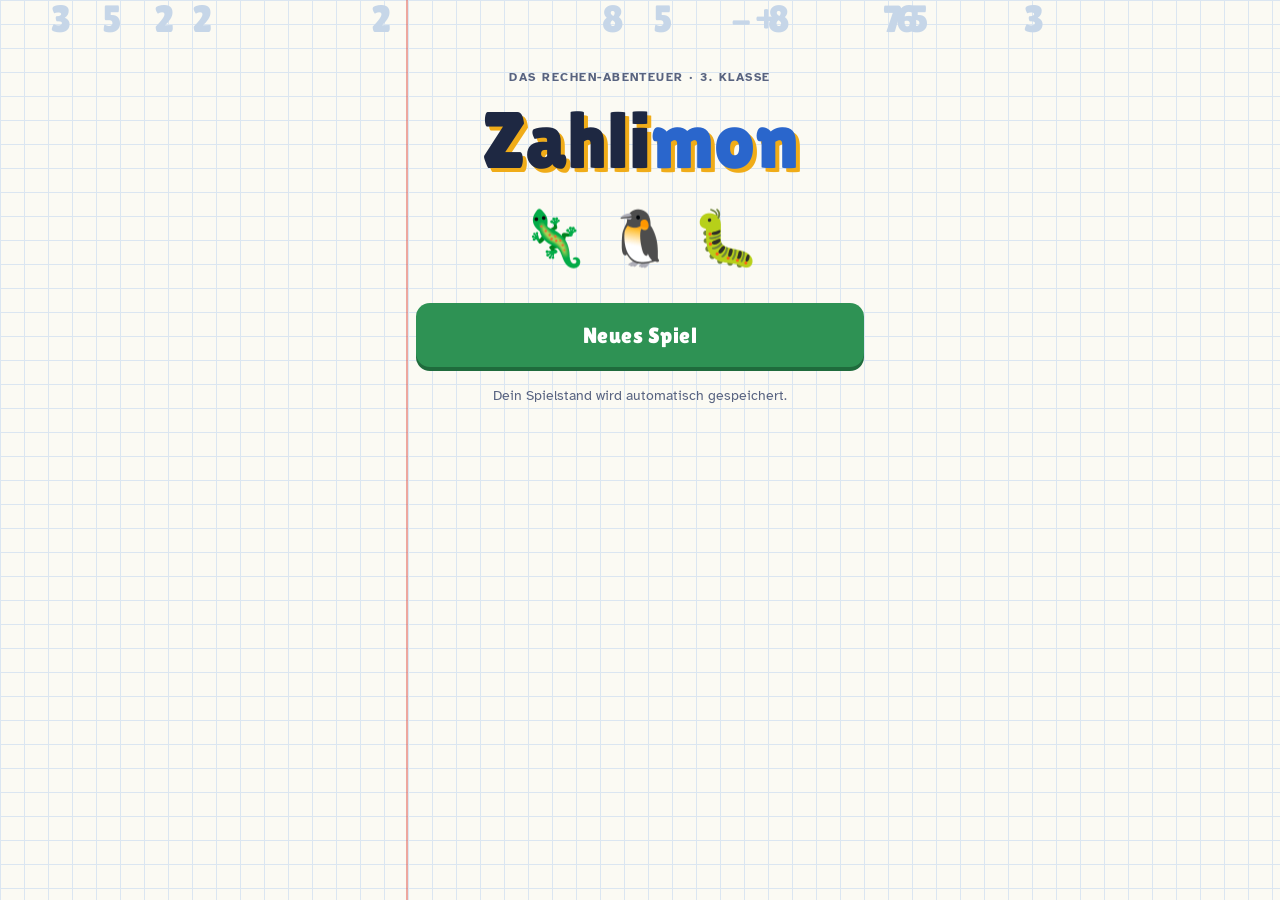
==== commit 8e2a59d9: "App ohne Sprachausgabe Vorlesen komplett deaktiviert, Lautsprecher-Knopf und Spracheinstellungen ent" ====
--- a/index.html
+++ b/index.html
@@ -678,7 +678,7 @@
   .replace(/(^|\s)\?/g,'$1 wie viel ').replace(/Fr\./g,'Franken').replace(/Rp\./g,'Rappen').replace(/\bcm\b/g,'Zentimeter').replace(/(\d)\s*m\b/g,'$1 Meter')
   .replace(/□/g,' wie viel ').replace(/[◯→«»]/g,' ').replace(/\s+/g,' ').trim()}
 let sayT;
-const speechMode=()=>{const st=S?S.settings:DEFSET;return st.speechMode||(st.speech?'all':'off')};
+const speechMode=()=>'off'; // Die App spricht nicht.
 function sayQ(q){const md=speechMode();if(!q||md==='off')return;if(md==='all')return say(q.say,true);if(q.kind==='choice')return;
   const bare=q.text.replace(/\b(H|Z|E|Fr|Rp|cm|m)\b\.?/g,'');if(/[a-zäöüA-ZÄÖÜ]{2,}/.test(bare))return;say(q.text,true)}
 function say(t,isQ){if(speechMode()==='off'||(speechMode()==='numbers'&&!isQ))return;const st=S?S.settings:DEFSET;if(!('speechSynthesis' in window)||!t)return;
@@ -1098,17 +1098,13 @@
   <section class="card pad"><h3 class="h3">Zuletzt falsch gelöst</h3>${S.log.length?`<ul class="log">${S.log.slice(0,15).map(l=>`<li><span>${esc(l.t)}</span><span>Antwort: <b>${esc(l.g)}</b> · richtig: <b>${esc(String(l.a))}</b></span></li>`).join('')}</ul>`:'<p class="fine">Noch keine Fehler.</p>'}
   <p class="fine">Falsch gelöste Aufgaben kommen später noch einmal, bis sie sitzen.</p></section>
   <section class="card pad"><h3 class="h3">Einstellungen</h3>
-  <label class="row" for="optSpeech"><span>Vorlesen</span><select id="optSpeech"><option value="off" ${speechMode()==='off'?'selected':''}>Aus</option><option value="numbers" ${speechMode()==='numbers'?'selected':''}>Nur Rechnungen (Zahlen)</option><option value="all" ${speechMode()==='all'?'selected':''}>Alles</option></select></label>
-  <label class="row" for="optRate"><span>Sprechtempo</span><input type="range" id="optRate" min="0.7" max="1.2" step="0.05" value="${S.settings.rate}"></label>
   <label class="row" for="optSound"><span>Töne</span><input type="checkbox" id="optSound" ${S.settings.sound?'checked':''}></label>
-  <button class="btn ghost" data-act="testVoice">🔊 Stimme testen</button><p class="fine">${voiceInfo()}</p></section>
+  </section>
   <section class="card pad"><h3 class="h3">Spielstand übertragen</h3><p class="fine">Der Spielstand ist nur in diesem Browser gespeichert. Für ein anderes Gerät: Code kopieren und dort hier einfügen.</p>
   <textarea id="exportCode" class="inp code" readonly rows="3">${exportCode()}</textarea><button class="btn ghost" data-act="copyCode">Code kopieren</button>
   <label for="importCode" class="lbl" style="display:block;margin-top:14px">Code einfügen</label><textarea id="importCode" class="inp code" rows="3"></textarea><button class="btn ghost" data-act="importCode">Spielstand laden</button></section>
   <section class="card pad"><h3 class="h3">Neu beginnen</h3>${confirmReset?`<p class="warn">Wirklich alles löschen? Das lässt sich nicht rückgängig machen.</p><div class="row2"><button class="btn red" data-act="reset2">Ja, löschen</button><button class="btn ghost" data-act="parents">Abbrechen</button></div>`:'<button class="btn ghost" data-act="reset1">Spielstand löschen</button>'}</section>
   <button class="btn" data-act="map">⬅ Zurück zum Spiel</button>`);
-  $('#optSpeech').addEventListener('change',e=>{S.settings.speechMode=e.target.value;S.settings.speech=e.target.value!=='off';save();stopSpeech();if(e.target.value==='numbers')say('47 + 8 = ?',true)});
-  $('#optRate').addEventListener('change',e=>{S.settings.rate=+e.target.value;save();say('So schnell spreche ich jetzt.')});
   $('#optSound').addEventListener('change',e=>{S.settings.sound=e.target.checked;save()});
   $('#optGoal').addEventListener('change',e=>{S.settings.goalMin=+e.target.value;save();const k=dayKey();if(!S.goalHit[k]&&(S.time[k]||0)>=goalMin()*60)onGoal()});
   $('#optConseq').addEventListener('change',e=>{S.settings.conseq=e.target.value;save()});
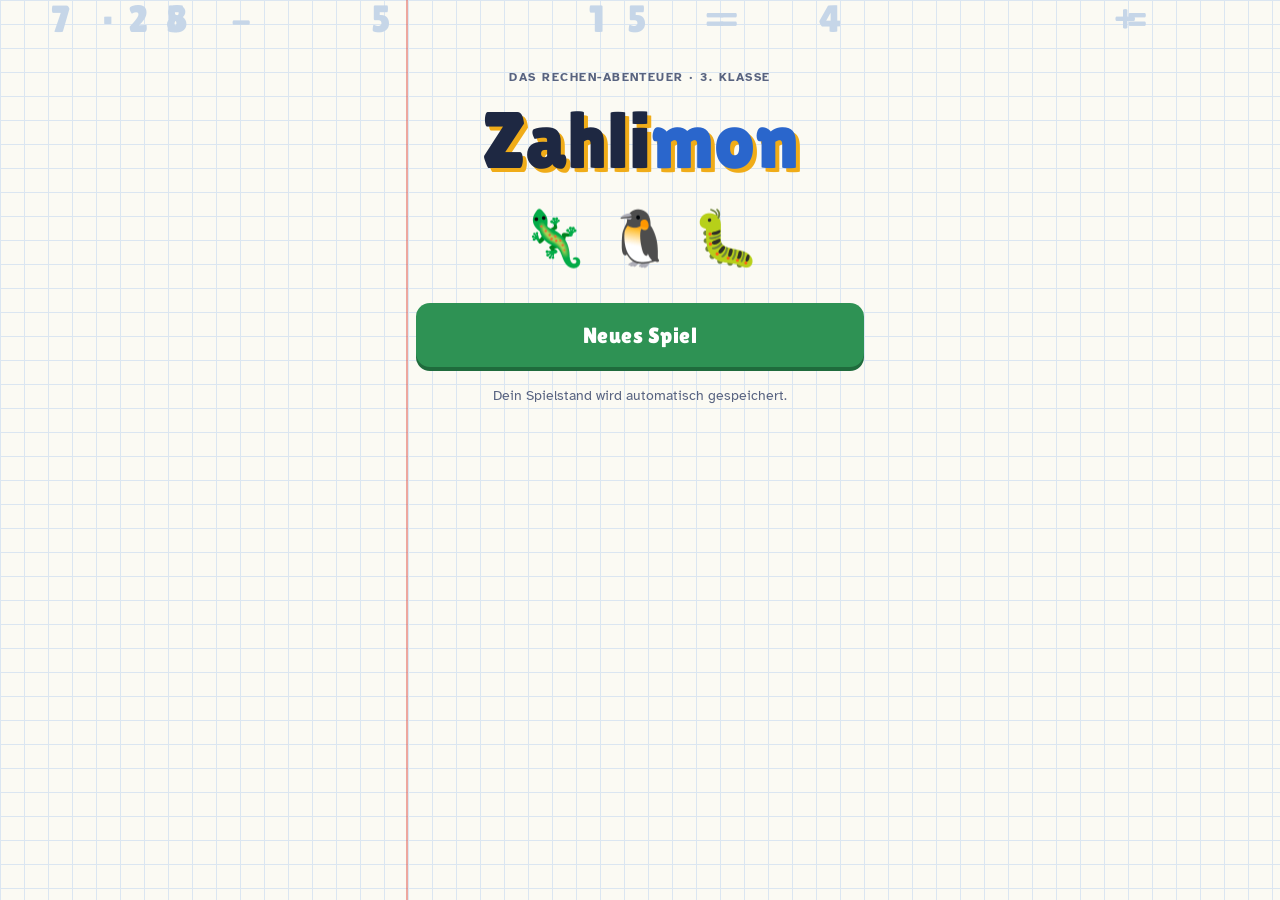
==== commit 42f84097: "Spannendere Kämpfe: Attacken, Blitz-Bonus, Abwehr, Combos - Drei Attacken pro Typ (leicht/mittel/sch" ====
--- a/index.html
+++ b/index.html
@@ -419,6 +419,30 @@
 .ballpick{display:grid;grid-template-columns:1fr 1fr;gap:10px}
 .ballpick .btn{font-size:1rem;min-height:52px;padding:8px}
 .ballpick .btn:last-child{grid-column:1/-1}
+.moves{display:grid;grid-template-columns:repeat(3,1fr);gap:8px}
+.move{display:flex;flex-direction:column;align-items:center;justify-content:center;gap:3px;min-height:66px;border:0;border-radius:14px;background:var(--c);color:#fff;box-shadow:0 4px 0 rgba(20,28,48,.35);padding:6px 4px;font-family:var(--f-disp);text-shadow:1px 1px 0 rgba(0,0,0,.25);transition:transform .08s}
+.move b{font-weight:400;font-size:.92rem;line-height:1.1;text-align:center;hyphens:auto;-webkit-hyphens:auto}
+.move small{font-family:var(--f-body);font-size:.72rem;font-weight:700;text-shadow:none}
+.move:active:not(:disabled){transform:translateY(3px);box-shadow:0 1px 0 rgba(20,28,48,.35)}
+.move:disabled{opacity:.4}
+.blitzw{display:flex;align-items:center;gap:6px;margin-top:6px}
+.blitzl{font-size:.72rem;font-weight:700;color:var(--gold-d);white-space:nowrap}
+.blitz{flex:1;height:8px;background:var(--soft);border-radius:4px;overflow:hidden;position:relative}
+.blitz i{position:absolute;inset:0;background:linear-gradient(90deg,#f08a3c,#ffd35a);transform-origin:left;animation:blitz linear forwards}
+@keyframes blitz{from{transform:scaleX(1)}to{transform:scaleX(0)}}
+.combo{position:absolute;right:8px;top:50%;transform:translateY(-50%);z-index:3;background:var(--ink);color:#ffd35a;font-family:var(--f-disp);font-size:.95rem;padding:2px 12px;border-radius:99px;white-space:nowrap;animation:comboIn .4s ease-out}
+@keyframes comboIn{from{transform:translateY(-50%) scale(1.6);opacity:0}}
+.chg{display:flex;gap:3px;align-items:center;font-size:.7rem;font-weight:700;margin-top:4px;color:var(--ink2)}
+.chg i{width:12px;height:12px;border-radius:50%;border:2px solid var(--ink);background:var(--card)}
+.chg i.on{background:var(--red);box-shadow:0 0 6px var(--red)}
+.plate.danger{border-color:var(--red);animation:danger 1s ease-in-out infinite}
+@keyframes danger{50%{box-shadow:0 0 0 4px rgba(217,68,58,.45)}}
+.plate.angry{border-color:var(--red)}
+.mon.charge{animation:charge .55s ease-in-out 2}
+@keyframes charge{50%{transform:scale(1.2);filter:drop-shadow(0 0 14px #ff3b2f)}}
+.mon.angry .e{filter:drop-shadow(0 0 8px #ff3b2f)}
+.mon.me.dodge{animation:dodge .6s ease}
+@keyframes dodge{30%{transform:translateX(-46px) rotate(-14deg)}}
 @media (prefers-reduced-motion: reduce){*,*::before,*::after{animation:none!important;transition:none!important}.arc{stroke-dashoffset:0}.fi,#cel p{opacity:1}.scene{display:none}}
 </style>
 </head>
@@ -623,7 +647,7 @@
   {...PROF,text:'Aber zuerst brauchst du einen Partner. Wähle dein erstes Zahlimon!'}
 ];
 const TUT=[
-  {...PROF,text:'Dein erster Kampf! Tippe auf «Angreifen» und löse die Aufgabe.'},
+  {...PROF,text:'Dein erster Kampf! Wähle eine Attacke und löse die Aufgabe.'},
   {...PROF,text:'Ist das wilde Zahlimon schon schwach, kannst du es mit einem Zahlenball fangen. Auch dafür musst du richtig rechnen.'}
 ];
 const CHAMP=[
@@ -855,7 +879,7 @@
 };
 function nextQ(topic){const t=topic==='mix'?P(['add','sub','zahl','mal','div','markt']):topic;
   const rq=S.retry[t];if(rq&&rq.length&&Math.random()<.35)return {...rq.shift(),again:true};
-  const q=GEN[t](getStufe(t));q.topic=t;q.kind=q.kind||'num';q.say=q.say||q.text;return q}
+  const q=GEN[t](clamp(getStufe(t)+(arguments[1]||0),1,3));q.topic=t;q.kind=q.kind||'num';q.say=q.say||q.text;return q}
 function record(q,ok,given){const st=stat(q.topic),fixed=!!S.settings.fix[q.topic];const dk=dayKey();S.days[dk]=S.days[dk]||[0,0];
   if(ok){st.r++;st.run++;st.miss=0;S.days[dk][0]++;
     if(st.run>=5&&st.s<3&&!fixed){st.s++;st.run=0;later(()=>toast('Du wirst immer besser! Die Aufgaben werden etwas schwieriger.'),900)}}
@@ -960,20 +984,20 @@
     wipe('vs',{e:SP[me.id].e,n:S.name},{e:L.e,n:L.n},()=>{renderBattle();say(B.msg);later(toMenu,1500)})})};
 
 function plate(m,isFoe){const sp=SP[m.id],max=isFoe?m.max:maxHp(m);
-  return `<div class="plate"><div class="pn"><span>${m.sh?'✨ ':''}${sp.n}</span><span class="lv">Lv ${m.lvl}</span></div>${chip(sp.t)}${bar(isFoe?'f'+B.fi:'m'+m.uid,m.hp,max)}
+  return `<div class="plate${!isFoe&&m.hp>0&&m.hp/max<.25?' danger':''}${isFoe&&B.angry?' angry':''}"><div class="pn"><span>${m.sh?'✨ ':''}${sp.n}${isFoe&&B.angry?' 😠':''}</span><span class="lv">Lv ${m.lvl}</span></div>${chip(sp.t)}${bar(isFoe?'f'+B.fi:'m'+m.uid,m.hp,max)}${isFoe?`<div class="chg" title="Angriff lädt">⚡ ${Array.from({length:chargeMax()},(_,i)=>`<i class="${i<(B.charge||0)?'on':''}"></i>`).join('')}</div>`:''}
   ${isFoe?(B.kind==='leader'?`<span class="own">${B.leader.e} ${esc(B.leader.n)} · ${B.fi+1}/${B.foes.length}</span>`:''):`<div class="pk">Kraft ${m.hp}/${max}</div><div class="xp"><i style="width:${Math.min(100,Math.round(m.xp/need(m.lvl)*100))}%"></i></div>`}</div>`}
 const monHTML=(m,side,cls,inner)=>`<div class="mon ${side} ${cls}" data-t="${SP[m.id].t}">${inner||`<span class="b"><span class="e${m.sh?' shiny':''}">${SP[m.id].e}</span></span>`}</div>`;
 function battleFrame(){const r=RG[B.ri];SCR='battle';show(`<div class="bt" id="bt" style="--g1:${r.c1};--g2:${r.c2}">${scene(r.deco)}<div id="btIn"></div></div><div class="bmsg"><span id="bmsgT" aria-live="polite"></span><span class="bpills"><span class="bstar" aria-label="Rechenminuten heute">🧮 <b data-tmin>${minOf(dayKey())}</b>/${goalMin()}</span><span class="bstar">⭐ <b id="bstars"></b></span></span></div><div class="bctl" id="bctl"></div>`)}
 function renderBattle(){if(!$('#btIn'))battleFrame();const f=foe(),m=myMon(),fx=B.fx||'';
   let foeInner='';const bc=ballOf(B.ballK).c;if(fx==='ball')foeInner=`<span class="zball throw" style="--bc:${bc}"></span>`;if(fx==='caught')foeInner=`<span class="zball done" style="--bc:${bc}"></span>`;
-  const foeCls={hitFoe:'hit',appear:'appear',faintFoe:'faint',escape:'appear',hitMe:'lunge'}[fx]||'';
-  const meCls={hitMe:'hit',faintMe:'faint',appearMe:'appear',hitFoe:'lunge'}[fx]||'';
+  const foeCls=({hitFoe:'hit',appear:'appear',faintFoe:'faint',escape:'appear',hitMe:'lunge',charge:'charge'}[fx]||'')+(B.angry?' angry':'');
+  const meCls={hitMe:'hit',faintMe:'faint',appearMe:'appear',hitFoe:'lunge',dodge:'dodge'}[fx]||'';
   $('#bt').classList.toggle('compact',['q','wrong','switch'].includes(B.phase));
-  $('#btIn').innerHTML=`<div class="bt-row foe-row">${plate(f,true)}${monHTML(f,'foe',foeCls,foeInner)}</div><div class="bt-row me-row">${monHTML(m,'me',meCls)}${plate(m,false)}</div>`;
+  $('#btIn').innerHTML=`${B.streak>=2?`<div class="combo">🔥 ${B.streak} richtig in Folge${B.streak>=5?' · Mega!':B.streak>=3?' · Super!':''}</div>`:''}<div class="bt-row foe-row">${plate(f,true)}${monHTML(f,'foe',foeCls,foeInner)}</div><div class="bt-row me-row">${monHTML(m,'me',meCls)}${plate(m,false)}</div>`;
   $('#bmsgT').textContent=B.msg||'';$('#bstars').textContent=S.stars;$('#bctl').innerHTML=ctl();animBars();B.fx=null}
 function ctl(){
   switch(B.phase){
-    case 'menu':return `<div class="menu"><button class="btn green big" data-act="atk">⚔️ Angreifen</button><div class="menu2">
+    case 'menu':return `<div class="menu">${movesHTML()}<div class="menu2">
       <button class="btn ghost" data-act="ball" ${B.kind!=='wild'?'disabled':''}><span class="zball"></span> Fangen (${ballsTotal()})</button>
       <button class="btn ghost" data-act="potion">🧪 Trank (${S.items.trank})</button>
       <button class="btn ghost" data-act="switch" ${S.team.length<2?'disabled':''}>🔄 Wechseln</button>
@@ -985,15 +1009,27 @@
       ${B.forced?'':'<button class="btn ghost" data-act="backMenu">Zurück</button>'}</div>`;
     default:return '<div class="wait"></div>'}}
 function qCard(){const q=B.q,long=q.text.length>22;
-  const lab=B.purpose==='catch'?'Rechne richtig, dann wirfst du den Ball!':'Rechne richtig, dann greifst du an!';
+  const lab=B.purpose==='catch'?'Rechne richtig, dann wirfst du den Ball!':B.purpose==='def'?'🛡️ Rechne richtig, dann weichst du aus!':`${MOVES[SP[myMon().id].t][B.tier||0]}: Rechne richtig, dann greifst du an!`;
   return `<div class="qc card"><div class="qhead"><span class="qlab">${lab}${q.again?' · Nochmals üben':''}</span><span class="qbtns">${q.aid&&!B.tip?'<button class="tipb" data-act="tip">💡 Tipp</button>':''}${speechMode()!=='off'&&!/[a-zäöüA-ZÄÖÜ]{2,}/.test(q.text.replace(/\b(H|Z|E|Fr|Rp|cm|m)\b\.?/g,''))||speechMode()==='all'?'<button class="spk" data-act="speak" aria-label="Aufgabe vorlesen">🔊</button>':''}</span></div>
-  ${q.vis?`<div class="qvis">${q.vis}</div>`:''}${B.tip?aidHTML(q.aid,false):''}<p class="qt ${long?'long':''}">${esc(q.text)}</p>
+  ${q.vis?`<div class="qvis">${q.vis}</div>`:''}${B.tip?aidHTML(q.aid,false):`<div class="blitzw"><span class="blitzl">⚡ Blitz</span><div class="blitz"><i style="animation-duration:${B.blitzT}s"></i></div></div>`}<p class="qt ${long?'long':''}">${esc(q.text)}</p>
   ${q.kind==='choice'?`<div class="ch ${q.choices.length===3?'c3':''}">${q.choices.map(c=>`<button class="chb" data-act="choose" data-arg="${esc(c)}">${esc(c)}</button>`).join('')}</div>`
   :`<div class="entry" id="entry" aria-live="polite">${entryHTML()}</div><div class="kp">${[1,2,3,4,5,6,7,8,9].map(n=>`<button data-act="k" data-arg="${n}">${n}</button>`).join('')}<button data-act="del" aria-label="Löschen">⌫</button><button data-act="k" data-arg="0">0</button><button class="ok" data-act="submit">OK</button></div>`}</div>`}
 function entryHTML(){return B.input?B.input.split('').map(d=>`<span>${d}</span>`).join(''):'<span class="cur"></span>'}
-function toMenu(){if(!B)return;B.phase='menu';B.msg=`Was soll ${nm(myMon())} tun?`;renderBattle()}
-function newQ(){B.q=nextQ(RG[B.ri].topic);B.input='';B.tip=false;B.qT=Date.now();B.phase='q';B.msg=B.purpose==='catch'?`Dein ${ballOf(B.ballK).n} ist bereit!`:`${nm(myMon())} wartet auf deine Antwort …`;renderBattle();sayQ(B.q)}
-ACT.atk=()=>{if(B.phase!=='menu')return;B.purpose='atk';newQ()};
+function toMenu(){if(!B)return;if(!S.flags.tutMoves){S.flags.tutMoves=1;save();talk([{...PROF,text:'Neu im Kampf: Jedes Zahlimon hat drei Attacken. ⭐ leicht ist eine leichte Rechnung, ⭐⭐⭐ schwer ist eine schwierige Rechnung, aber sehr stark.'},{...PROF,text:'Antworte schnell, solange der gelbe Blitz-Balken läuft: Dann gibt es einen Blitz-Bonus ⚡.'},{...PROF,text:'Aber Achtung: Der Gegner lädt seinen Angriff auf ⚡⚡⚡. Wenn er angreift, kannst du mit einer richtigen Rechnung ausweichen!'}],toMenu);return}B.phase='menu';B.msg=`Was soll ${nm(myMon())} tun?`;renderBattle()}
+function newQ(){B.q=nextQ(RG[B.ri].topic,B.purpose==='def'?-1:B.purpose==='atk'?TIERS[B.tier||0].d:0);B.input='';B.tip=false;B.qT=Date.now();B.blitzT=B.q.text.length>30||B.q.vis?20:10;B.phase='q';B.msg=B.purpose==='catch'?`Dein ${ballOf(B.ballK).n} ist bereit!`:B.purpose==='def'?`${nm(foe())} greift gleich an. Wehre ab!`:`${nm(myMon())} bereitet ${MOVES[SP[myMon().id].t][B.tier||0]} vor …`;renderBattle();sayQ(B.q)}
+ACT.atk=i=>{if(B.phase!=='menu')return;i=+(i||0);const m=myMon();if(i===2){if(!apLeft(m))return;B.ap[m.uid]=apLeft(m)-1}B.tier=i;B.purpose='atk';newQ()};
+const MOVES={feuer:['Glut','Flammenwurf','Feuersturm'],wasser:['Blubber','Wasserstrahl','Flutwelle'],pflanze:['Rankenhieb','Blätterwirbel','Sonnenstrahl'],elektro:['Funke','Donnerschlag','Blitzgewitter'],stein:['Steinwurf','Felslawine','Erdbeben'],luft:['Windstoss','Wirbelwind','Orkan'],geist:['Spuk','Schattenstoss','Geisterwelle'],magie:['Glitzer','Sternschnuppe','Regenbogen'],drache:['Drachenklaue','Drachenatem','Drachenwut'],normal:['Rempler','Doppelschlag','Hyperstoss']};
+const TIERS=[{n:'leicht',p:.75,d:-1,ic:'⭐'},{n:'mittel',p:1.2,d:0,ic:'⭐⭐'},{n:'schwer',p:1.8,d:1,ic:'⭐⭐⭐'}];
+const apLeft=m=>{B.ap=B.ap||{};return B.ap[m.uid]==null?3:B.ap[m.uid]};
+const chargeMax=()=>B.angry?2:3;
+function movesHTML(){const m=myMon(),t=SP[m.id].t,mv=MOVES[t],ap=apLeft(m);
+  return `<div class="moves">${TIERS.map((x,i)=>`<button class="move" data-act="atk" data-arg="${i}" style="--c:${TYPES[t].c}" ${i===2&&!ap?'disabled':''}><b>${mv[i]}</b><small>${x.ic} ${x.n}${i===2?` · ${ap}/3`:''}</small></button>`).join('')}</div>`}
+function checkAngry(){const f=foe();if(B.angry||f.hp<=0||f.hp/f.max>=.35)return;if((B.kind==='leader'&&B.fi===B.foes.length-1)||f.id==='zahlodrak'){B.angry=true;sfx('bad');toast(`${nm(f)} wird wütend! 😠 Es greift jetzt öfter an.`)}}
+function startDefense(){B.charge=0;B.purpose='def';B.phase='anim';B.fx='charge';B.msg=`${nm(foe())} holt zum Angriff aus! Wehre ab!`;renderBattle();sfx('bad');later(()=>{if(B)newQ()},1300)}
+function onDefend(praise,fast){const m=myMon(),f=foe();let d=0;if(fast){d=Math.max(2,dmg(m,f,.5));f.hp=Math.max(0,f.hp-d)}
+  B.phase='anim';B.fx='dodge';B.msg=`${praise} ${nm(m)} weicht aus!${fast?` ⚡ Blitz-Konter: ${nm(f)} verliert ${d} Kraft.`:''}`;renderBattle();stamp('Ausgewichen!');
+  const me=$('.mon.me');if(me){const c=ctr(me);floatText('Ausgewichen!',c.x,c.y-40,'heal')}if(fast)attackFx(true,SP[m.id].t,d,false);save();
+  later(()=>f.hp<=0?foeFainted():toMenu(),1900)}
 ACT.ball=()=>{if(B.phase!=='menu')return;if(!ballsTotal()){toast('Du hast keine Bälle mehr. Im Laden gibt es neue.');return}B.phase='pickball';B.msg='Welchen Ball willst du werfen?';renderBattle()};
 ACT.useBall=k=>{if(!B||B.phase!=='pickball'||!S.items[k])return;B.ballK=k;B.purpose='catch';newQ()};
 ACT.potion=()=>{if(B.phase!=='menu')return;const m=myMon(),max=maxHp(m);if(S.items.trank<=0){toast('Du hast keinen Trank mehr.');return}if(m.hp>=max){toast(`${nm(m)} hat schon volle Kraft.`);return}
@@ -1010,19 +1046,23 @@
 ACT.choose=v=>answer(v);
 function answer(v){if(B.phase!=='q')return;const q=B.q;addTime(Math.min(60,(Date.now()-(B.qT||Date.now()))/1000));const ok=q.kind==='choice'?v===q.ans:parseInt(v,10)===q.ans;record(q,ok,v);
   if(ok){ev('correct',{ri:B.ri});return onCorrect()}B.phase='anim';sfx('bad');const qc=$('.qc');if(qc){qc.classList.remove('shake');void qc.offsetWidth;qc.classList.add('shake')}later(()=>onWrong(v),480)}
-function onCorrect(){const m=myMon(),f=foe(),qc=$('.qc'),ap=qc?ctr(qc):{x:innerWidth/2,y:innerHeight*.7};B.streak++;S.stars++;m.xp+=m.uid===(S.plan&&S.plan.partner)?6:3;sfx('ok');sparkle(ap.x,ap.y,12);flyStar(ap);
+function onCorrect(){const m=myMon(),f=foe(),qc=$('.qc'),ap=qc?ctr(qc):{x:innerWidth/2,y:innerHeight*.7},fast=!B.tip&&(Date.now()-B.qT)/1000<=B.blitzT;
+  B.streak++;S.stars++;m.xp+=m.uid===(S.plan&&S.plan.partner)?6:3;sfx('ok');sparkle(ap.x,ap.y,12);flyStar(ap);
   const praise=P(['Richtig!','Super!','Toll gemacht!','Genau!','Stark!','Bravo!']);
   if(B.purpose==='catch')return doCatch(praise);
-  const mult=eff(SP[m.id].t,SP[f.id].t),sup=B.streak>=3&&!B.tip,d=dmg(m,f,mult*(sup?1.5:1));f.hp=Math.max(0,f.hp-d);if(sup)ev('super');
-  B.phase='anim';B.fx='hitFoe';B.msg=(sup?`${praise} ${B.streak} richtig in Folge: Superangriff von ${nm(m)}!`:`${praise} ${nm(m)} greift an!`)+effTxt(mult);
-  renderBattle();stamp(sup?'Superangriff!':praise);say(B.msg);attackFx(true,SP[m.id].t,d,sup);save();
-  later(()=>f.hp<=0?foeFainted():toMenu(),1900)}
+  if(B.purpose==='def')return onDefend(praise,fast);
+  const tier=TIERS[B.tier||0],mult=eff(SP[m.id].t,SP[f.id].t),combo=B.tip?1:B.streak>=5?2:B.streak>=3?1.5:1,crit=Math.random()<(fast?.25:.1);
+  const d=dmg(m,f,mult*tier.p*combo*(fast?1.3:1)*(crit?1.5:1));f.hp=Math.max(0,f.hp-d);if(combo>1)ev('super');
+  const tags=[fast?'⚡ Blitz!':'',crit?'💥 Volltreffer!':'',combo>=2?'🔥 Mega-Combo!':combo>1?'🔥 Superangriff!':''].filter(Boolean);
+  B.phase='anim';B.fx='hitFoe';B.msg=`${praise} ${MOVES[SP[m.id].t][B.tier||0]}!${effTxt(mult)}`;
+  renderBattle();stamp(crit?'Volltreffer!':combo>=2?'Mega-Combo!':combo>1?'Superangriff!':fast?'Blitz!':praise);say(B.msg);attackFx(true,SP[m.id].t,d,combo>1||crit||B.tier===2);tags.slice(0,-1).forEach((t,k)=>later(()=>{const e=$('.mon.foe');if(e){const c=ctr(e);floatText(t,c.x-60+k*30,c.y+30,'heal')}},300+k*350));save();
+  later(()=>{if(!B)return;if(f.hp<=0)return foeFainted();checkAngry();B.charge=(B.charge||0)+1;if(B.charge>=chargeMax())startDefense();else toMenu()},1900)}
 function onWrong(v){if(!B)return;B.streak=0;B.err=true;B.wT=Date.now();B.given=v;B.phase='wrong';B.msg='Schau dir den Rechenweg an.';renderBattle();say(`Nicht ganz. Richtig ist ${B.q.ans}. ${B.q.hint||''}`)}
-ACT.goon=()=>{if(B.phase!=='wrong')return;addTime(Math.min(30,(Date.now()-(B.wT||Date.now()))/1000));foeAttacks(B.purpose==='catch'?'Der Ball fliegt daneben! ':'')};
+ACT.goon=()=>{if(B.phase!=='wrong')return;addTime(Math.min(30,(Date.now()-(B.wT||Date.now()))/1000));foeAttacks(B.purpose==='catch'?'Der Ball fliegt daneben! ':B.purpose==='def'?'Abwehr verfehlt! ':'')};
 function attackFx(mine,type,d,sup){const a=$(mine?'.mon.me':'.mon.foe'),t=$(mine?'.mon.foe':'.mon.me');if(!a||!t)return;const pa=ctr(a),pt=ctr(t);
   later(()=>projectile((TFX[type]||TFX.normal).ch[0],pa,pt,380,()=>{burst(type,pt.x,pt.y,sup?26:14);if(sup)confetti(pt.x,pt.y,40);sfx('hit');floatText('−'+d,pt.x,pt.y-40,'dmg');
     const bt=$('#bt');if(bt){bt.classList.remove('quake');void bt.offsetWidth;bt.classList.add('quake')}}),120)}
-function foeAttacks(pre){const m=myMon(),f=foe(),mult=eff(SP[f.id].t,SP[m.id].t),d=foeDmg(f,m,mult);m.hp=Math.max(0,m.hp-d);save();
+function foeAttacks(pre){B.charge=0;const m=myMon(),f=foe(),mult=eff(SP[f.id].t,SP[m.id].t),d=foeDmg(f,m,mult);m.hp=Math.max(0,m.hp-d);save();
   B.phase='anim';B.fx='hitMe';B.msg=`${pre}${nm(f)} greift an!${effTxt(mult)}`;renderBattle();say(B.msg);attackFx(false,SP[f.id].t,d,false);
   later(()=>m.hp<=0?meFainted():toMenu(),1700)}
 function doCatch(praise){const bk=B.ballK||'ball',bb=ballOf(bk);S.items[bk]=Math.max(0,(S.items[bk]||0)-1);const f=foe();let ch=(.45+.55*(1-f.hp/f.max))*bb.m;if(SP[f.id].rare)ch*=.6;const ok=bk==='b1000'||Math.random()<ch;
@@ -1033,7 +1073,7 @@
 function addCaught(f){const m={id:f.id,lvl:f.lvl,xp:0,uid:S.uid++,sh:f.sh||0};if(f.sh)S.shiny[f.id]=1;m.hp=maxHp(m);S.caught[f.id]=S.seen[f.id]=1;if(S.team.length<6){S.team.push(m);save();return false}S.box.push(m);save();return true}
 function foeFainted(){const f=foe(),m=myMon(),xg=f.lvl*5*(m.uid===(S.plan&&S.plan.partner)?2:1);m.xp+=xg;S.stars+=2;save();B.phase='anim';B.fx='faintFoe';B.msg=`${nm(f)} ist besiegt! ${nm(m)} bekommt ${xg} Erfahrung${xg>f.lvl*5?' (doppelt als Tagespartner)':''}.`;sfx('win');renderBattle();say(B.msg);
   {const fe=$('.mon.foe');if(fe){const c=ctr(fe);later(()=>{sparkle(c.x,c.y,18);floatText('+'+xg+' EP',c.x,c.y-30,'heal')},450)}}
-  later(()=>{if(B.fi<B.foes.length-1){B.fi++;const n=foe();S.seen[n.id]=1;save();B.fx='appear';B.msg=`${B.leader.n} schickt ${nm(n)} in den Kampf!`;renderBattle();say(B.msg);later(toMenu,1500)}else endBattle('win')},2000)}
+  later(()=>{if(B.fi<B.foes.length-1){B.fi++;B.charge=0;const n=foe();S.seen[n.id]=1;save();B.fx='appear';B.msg=`${B.leader.n} schickt ${nm(n)} in den Kampf!`;renderBattle();say(B.msg);later(toMenu,1500)}else endBattle('win')},2000)}
 function meFainted(){const m=myMon();B.phase='anim';B.fx='faintMe';B.msg=`${nm(m)} ist erschöpft!`;renderBattle();say(B.msg);
   later(()=>{if(firstAlive()>=0){B.phase='switch';B.forced=true;B.msg='Wähle dein nächstes Zahlimon!';renderBattle();say(B.msg)}
     else{const ri=B.ri;clearTimers();healAll();B=null;save();talk([{who:'Pflegerin Nina',face:'👩‍⚕️',text:'Oh je, deine Zahlimon waren erschöpft. Ich habe sie wieder gesund gepflegt. Versuch es gleich nochmal, {N}!'}],()=>regionScreen(ri))}},1600)}
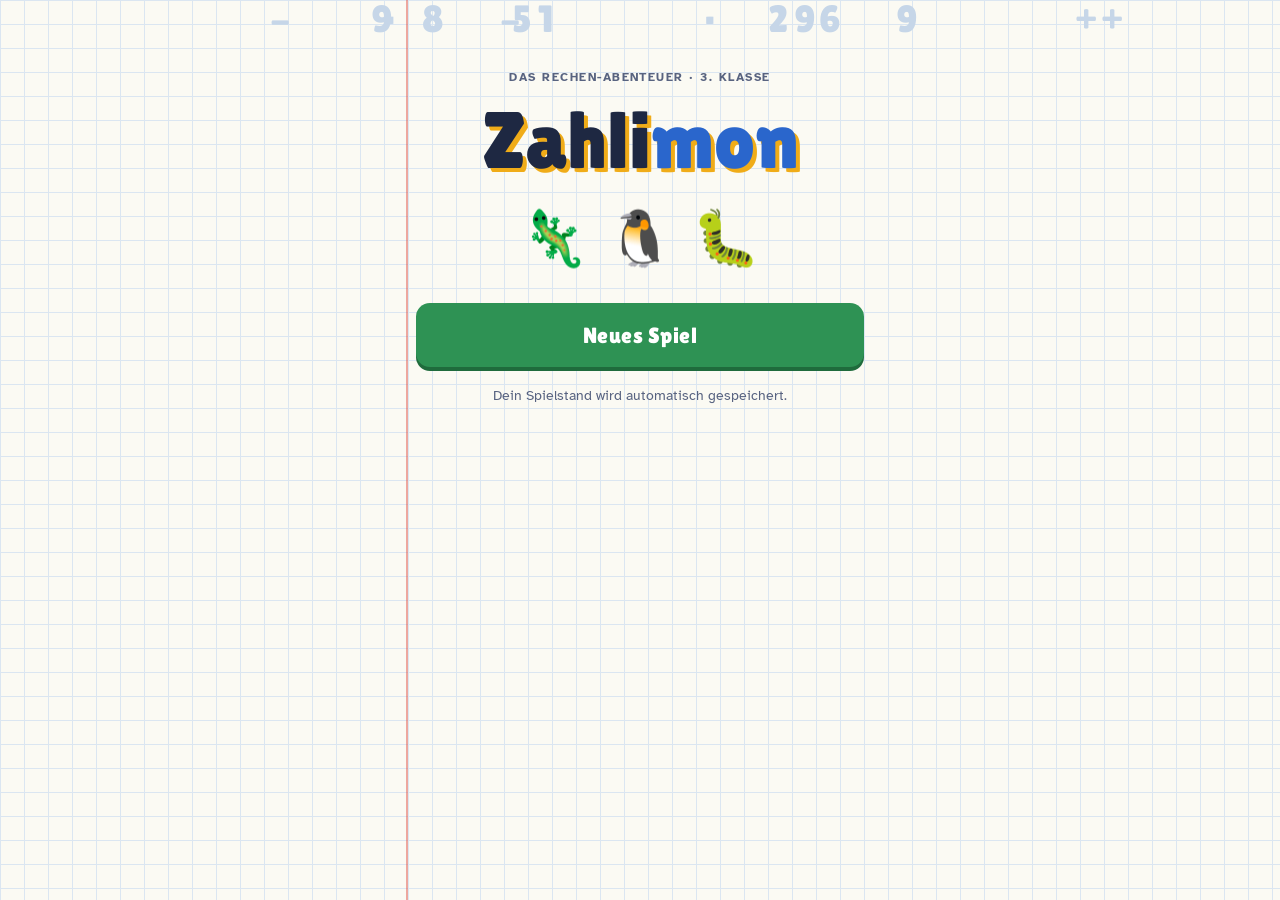
==== commit 575ee72b: "Sprachausgabe vollständig entfernt, automatische Aktualisierung - Kein Code mehr, der Stimmen lädt o" ====
--- a/index.html
+++ b/index.html
@@ -663,6 +663,7 @@
 const SHOP=[['ball','Zahlenball','Damit fängst du wilde Zahlimon.',5],['b10','Zehnerball','Fängt besser als der Zahlenball.',12],['b100','Hunderterball','Fängt sehr gut.',25],['trank','Trank','Gibt einem Zahlimon 30 Kraft zurück.',8],['bonbon','Level-Bonbon','Ein Zahlimon steigt sofort ein Level auf.',30]];
 
 /* ---------- Spielstand ---------- */
+const APP_VERSION='2026-10-12d';
 const KEY='zahlimon_v1';
 const DEFSET={speechMode:'off',speech:false,sound:true,rate:1,fix:{},goalMin:30,goalDays:[1,1,1,1,1,1,1],conseq:'back',holiday:false};
 let S=null,B=null,EVO_NEXT=null;
@@ -693,8 +694,8 @@
 
 /* ---------- Sprache und Töne ---------- */
 const SPK={voice:null};
-function pickVoice(){if(!('speechSynthesis' in window))return;const vs=speechSynthesis.getVoices();SPK.voice=vs.find(v=>v.lang==='de-DE'&&/google|anna|helena|katja|petra|marlene|vicki|markus/i.test(v.name))||vs.find(v=>v.lang==='de-DE')||vs.find(v=>/^de/i.test(v.lang))||null}
-if('speechSynthesis' in window){pickVoice();speechSynthesis.onvoiceschanged=pickVoice}
+/* Die App spricht nicht: keine Sprachausgabe. Falls ein alter Stand noch spricht, wird das sofort gestoppt. */
+try{window.speechSynthesis&&speechSynthesis.cancel()}catch(e){}
 function sayify(t){return String(t)
   .replace(/\p{Extended_Pictographic}\uFE0F?/gu,'')
   .replace(/(\d+)\s*H\b/g,'$1 Hunderter').replace(/(\d+)\s*Z\b/g,'$1 Zehner').replace(/(\d+)\s*E\b/g,'$1 Einer')
@@ -702,12 +703,10 @@
   .replace(/(^|\s)\?/g,'$1 wie viel ').replace(/Fr\./g,'Franken').replace(/Rp\./g,'Rappen').replace(/\bcm\b/g,'Zentimeter').replace(/(\d)\s*m\b/g,'$1 Meter')
   .replace(/□/g,' wie viel ').replace(/[◯→«»]/g,' ').replace(/\s+/g,' ').trim()}
 let sayT;
-const speechMode=()=>'off'; // Die App spricht nicht.
-function sayQ(q){const md=speechMode();if(!q||md==='off')return;if(md==='all')return say(q.say,true);if(q.kind==='choice')return;
-  const bare=q.text.replace(/\b(H|Z|E|Fr|Rp|cm|m)\b\.?/g,'');if(/[a-zäöüA-ZÄÖÜ]{2,}/.test(bare))return;say(q.text,true)}
-function say(t,isQ){if(speechMode()==='off'||(speechMode()==='numbers'&&!isQ))return;const st=S?S.settings:DEFSET;if(!('speechSynthesis' in window)||!t)return;
-  try{speechSynthesis.cancel();clearTimeout(sayT);sayT=setTimeout(()=>{const u=new SpeechSynthesisUtterance(sayify(t));u.lang='de-DE';if(SPK.voice)u.voice=SPK.voice;u.rate=st.rate||1;u.pitch=1.05;speechSynthesis.speak(u)},40)}catch(e){}}
-function stopSpeech(){try{clearTimeout(sayT);speechSynthesis.cancel()}catch(e){}}
+const speechMode=()=>'off';
+function sayQ(){}
+function say(){}
+function stopSpeech(){}
 let AC=null,unlocked=false;
 function unlockAudio(){if(unlocked)return;unlocked=true;try{AC=new (window.AudioContext||window.webkitAudioContext)()}catch(e){}}
 function sfx(k){const st=S?S.settings:DEFSET;if(!st.sound||!AC)return;try{if(AC.state==='suspended')AC.resume();
@@ -953,7 +952,7 @@
 function mapScreen(){B=null;clearTimers();
   show(`${hud()}${STORE_OK?'':'<p class="warn center">⚠️ Dieser Browser speichert den Spielstand nicht (privater Modus?). Bitte im normalen Modus öffnen.</p>'}${todayCard(false)}<h2 class="h2">Karte von Zahlonien</h2><p class="fine">Tippe auf ein Gebiet. Ein neues Gebiet öffnet sich, wenn du einen Orden gewinnst.</p>
   <div class="map">${RG.map((r,i)=>{const open=i<=S.badges,done=i<S.badges;return `<button class="node ${open?'':'locked'} ${i===S.badges?'now':''}" style="--g1:${r.c1};--g2:${r.c2}" data-act="${open?'region':'locked'}" data-arg="${i}">${i===Math.min(S.badges,RG.length-1)?'<span class="me-av" aria-hidden="true">🧒</span>':''}<span class="ic">${open?r.icon:'🔒'}</span><span class="tx"><b>${r.n}</b><small>${open?r.learn:'Noch verschlossen'}</small></span><span class="st">${done?r.leader.be:''}</span></button>`}).join('')}</div>
-  <button class="linkish" data-act="parents">Bereich für Eltern</button>${nav()}`)}
+  <button class="linkish" data-act="parents">Bereich für Eltern</button><p class="fine center">Version ${APP_VERSION}</p>${nav()}`)}
 ACT.map=mapScreen;
 ACT.locked=i=>{const p=RG[i-1];const t=`Gewinne zuerst den Orden bei ${p.leader.n} in der ${p.n}.`;toast(t);say(t)};
 ACT.region=i=>regionScreen(+i);
@@ -1126,7 +1125,7 @@
 
 /* ---------- Eltern ---------- */
 const pct=(a,b)=>b?Math.round(a/b*100)+' %':'–';
-function voiceInfo(){if(!('speechSynthesis' in window))return 'Dieser Browser kann nicht vorlesen.';return SPK.voice?`Stimme: ${esc(SPK.voice.name)} (${esc(SPK.voice.lang)})`:'Keine deutsche Stimme gefunden. In den Einstellungen des Geräts eine deutsche Stimme installieren.'}
+function voiceInfo(){return '';return SPK.voice?`Stimme: ${esc(SPK.voice.name)} (${esc(SPK.voice.lang)})`:'Keine deutsche Stimme gefunden. In den Einstellungen des Geräts eine deutsche Stimme installieren.'}
 function exportCode(){try{return btoa(unescape(encodeURIComponent(JSON.stringify(S))))}catch(e){return ''}}
 function parentsScreen(confirmReset){B=null;clearTimers();const d=S.days[dayKey()]||[0,0];let tr=0,tf=0;Object.values(S.stats).forEach(s=>{tr+=s.r;tf+=s.f});
   show(`<h2 class="h2">Bereich für Eltern</h2>
@@ -1279,7 +1278,10 @@
 (async function boot(){try{if(navigator.storage&&navigator.storage.persist)navigator.storage.persist().catch(()=>{})}catch(e){}
   try{localStorage.setItem('zahlimon_test','1');localStorage.removeItem('zahlimon_test')}catch(e){STORE_OK=false}
   try{const j=await idbGet();if(j)IDBSAVE=JSON.parse(j)}catch(e){}
-  const sv=load();if(sv){S=sv;migrate();dayCheck();save();startDay()}else titleScreen()})();
+  const sv=load();if(sv){S=sv;migrate();dayCheck();save();startDay()}else titleScreen();
+  /* Neue Version auf GitHub? Dann einmal frisch laden (umgeht alte Zwischenspeicher, v. a. bei Apps auf dem Home-Bildschirm). */
+  if(/^https?:/.test(location.protocol)&&!/claude\.ai|claudeusercontent/.test(location.host))setTimeout(()=>{fetch(location.pathname+'?check='+Date.now(),{cache:'no-store'}).then(r=>r.ok?r.text():'').then(t=>{const m=t.match(/APP_VERSION='([^']+)'/);
+    if(m&&m[1]!==APP_VERSION&&sessionStorage.getItem('zahlimon_upd')!==m[1]){sessionStorage.setItem('zahlimon_upd',m[1]);save();location.replace(location.pathname+'?v='+encodeURIComponent(m[1]))}}).catch(()=>{})},1500)})();
 })();
 </script>
 </body>
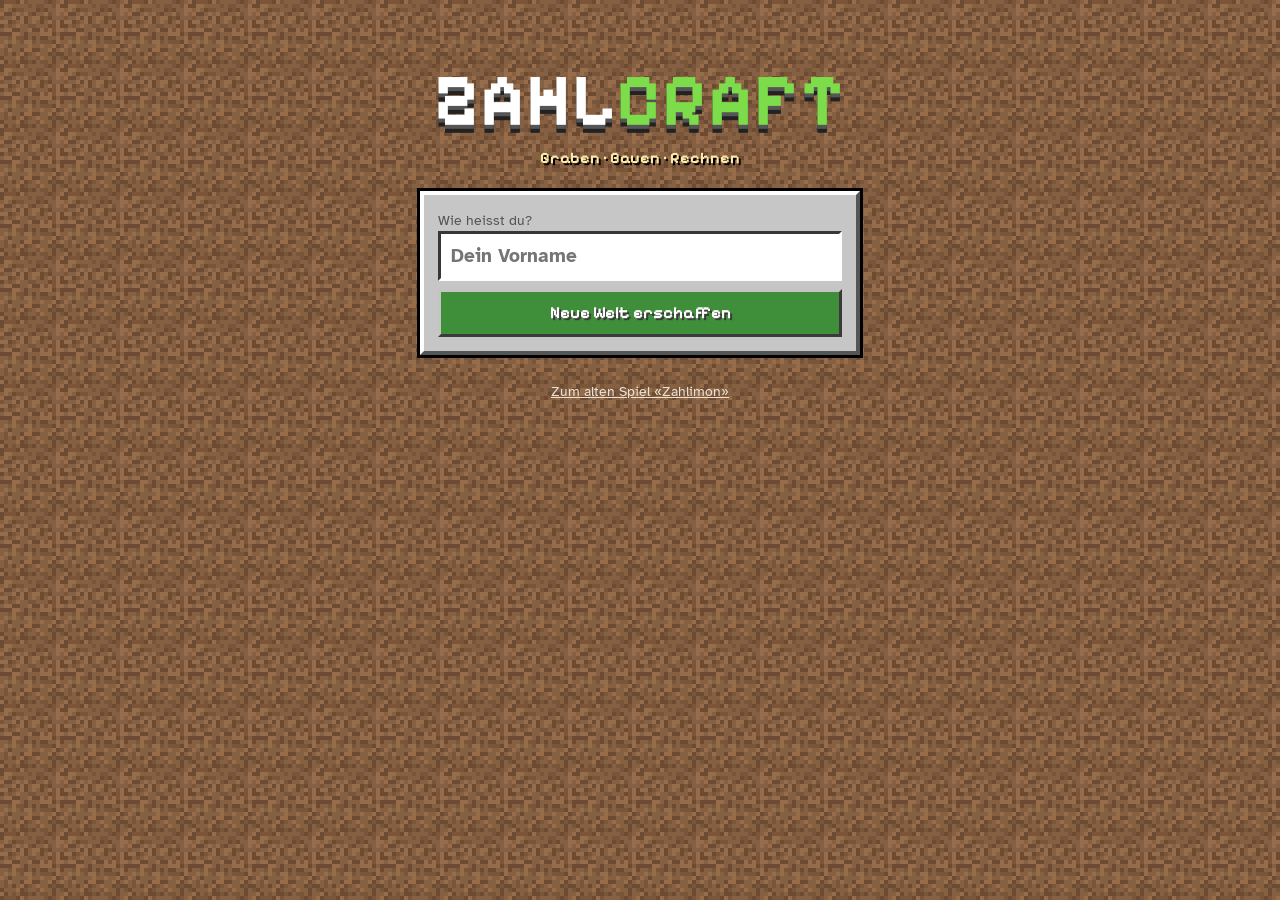
==== commit f0dab900: "Zahlcraft: Lernspiel als Blockwelt (Minecraft-artig), Zahlimon unter /zahlimon/ - Seitenansicht-Bloc" ====
--- a/index.html
+++ b/index.html
@@ -2,330 +2,112 @@
 <html lang="de">
 <head>
 <meta charset="utf-8">
-<meta name="viewport" content="width=device-width, initial-scale=1, viewport-fit=cover">
-<title>Zahlimon Abenteuer</title>
+<meta name="viewport" content="width=device-width, initial-scale=1, maximum-scale=1, user-scalable=no, viewport-fit=cover">
+<title>Zahlcraft</title>
 <link rel="preconnect" href="https://fonts.googleapis.com">
 <link rel="preconnect" href="https://fonts.gstatic.com" crossorigin>
-<link rel="stylesheet" href="https://fonts.googleapis.com/css2?family=Atkinson+Hyperlegible:wght@400;700&family=Lilita+One&display=swap">
+<link rel="stylesheet" href="https://fonts.googleapis.com/css2?family=Atkinson+Hyperlegible:wght@400;700&family=Pixelify+Sans:wght@500;700&display=swap">
 <style>
-/* Layout: eine Spalte in Handybreite auf kariertem Rechenheft-Papier mit rotem Heftrand; der Kampf ist ein eingerahmtes Spielfeld */
+/* Layout: Vollbild-Spielfeld (Canvas) mit HUD oben, Hotbar und Steuerung unten; Menüs als graue Block-Inventar-Tafeln */
 :root{
   color-scheme: light;
-  --paper:#fbfaf3; --grid:#dbe6f1; --ink:#1e2842; --ink2:#586380; --rand:#e0574b;
-  --blue:#2a66cc; --blue-d:#1b4a9c; --green:#2e9254; --green-d:#1f6b3c;
-  --gold:#f0ac18; --gold-d:#b87c05; --red:#d9443a; --red-d:#9e2a22;
-  --card:#ffffff; --line:#cfd8e6; --soft:#eef3f9;
-  --f-disp:'Lilita One','Arial Rounded MT Bold','Trebuchet MS',system-ui,sans-serif;
-  --f-body:'Atkinson Hyperlegible',system-ui,-apple-system,'Segoe UI',Roboto,sans-serif;
+  --panel:#c6c6c6; --panel-hi:#ffffff; --panel-lo:#555555; --slot:#8b8b8b; --slot-lo:#373737;
+  --ink:#2f2f2f; --ink2:#555; --white:#fff; --green:#3c8a2e; --green-d:#255a1b; --red:#c0392b; --gold:#f2c230; --sky:#87c3ff; --dirt:#6b4a2f;
+  --f-pix:'Pixelify Sans','Atkinson Hyperlegible',system-ui,-apple-system,'Segoe UI',sans-serif;
+  --f-body:'Atkinson Hyperlegible',system-ui,-apple-system,'Segoe UI',sans-serif;
   --f-emoji:'Apple Color Emoji','Segoe UI Emoji','Noto Color Emoji',sans-serif;
 }
 [hidden]{display:none!important}
 *{box-sizing:border-box}
-html,body{height:100%}
-body{margin:0;background-color:var(--paper);background-image:linear-gradient(var(--grid) 1px,transparent 1px),linear-gradient(90deg,var(--grid) 1px,transparent 1px);background-size:24px 24px;color:var(--ink);font:17px/1.45 var(--f-body);-webkit-tap-highlight-color:transparent}
-#app{max-width:480px;min-height:100%;margin:0 auto;padding-inline:16px;padding-block:14px 104px;position:relative}
-#app::before{content:"";position:absolute;top:0;bottom:0;left:6px;width:2px;background:var(--rand);opacity:.5;pointer-events:none}
-button{font:inherit;color:inherit;touch-action:manipulation;cursor:pointer}
-button:disabled{cursor:default}
+html,body{margin:0;height:100%;overflow:hidden;background:#1d1d1d;color:var(--ink);font:16px/1.4 var(--f-body);-webkit-tap-highlight-color:transparent;touch-action:none;user-select:none;-webkit-user-select:none}
+button{font:inherit;color:inherit;cursor:pointer;touch-action:manipulation}
 :focus-visible{outline:3px solid var(--gold);outline-offset:2px}
-h1,h2,h3{text-wrap:balance;margin:0}
-.h2{font-family:var(--f-disp);font-weight:400;font-size:1.6rem;margin-block:14px 6px}
-.h3{font-family:var(--f-disp);font-weight:400;font-size:1.2rem;margin-block:18px 8px}
-.fine{color:var(--ink2);font-size:.9rem;margin:4px 0 12px}
-.center{text-align:center}
-.stack{display:flex;flex-direction:column;gap:14px}
-.card{background:var(--card);border:2px solid var(--ink);border-radius:16px;box-shadow:0 4px 0 rgba(30,40,66,.18)}
-.pad{padding:14px 16px;margin-bottom:14px}
-.warn{color:var(--red-d);font-weight:700;margin:4px 0}
-.pill{display:inline-block;font-size:.72rem;font-weight:700;letter-spacing:.04em;text-transform:uppercase;padding:2px 8px;border-radius:99px;background:var(--soft);color:var(--ink2)}
-
-/* Buttons wie Farbstift-Etiketten */
-.btn{display:flex;align-items:center;justify-content:center;gap:.5em;width:100%;min-height:54px;padding:12px 16px;border:0;border-radius:14px;background:var(--blue);color:#fff;font-family:var(--f-disp);font-size:1.2rem;letter-spacing:.02em;box-shadow:0 4px 0 var(--blue-d);transition:transform .08s,box-shadow .08s}
-.btn:active:not(:disabled){transform:translateY(3px);box-shadow:0 1px 0 var(--blue-d)}
-.btn.green{background:var(--green);box-shadow:0 4px 0 var(--green-d)}
-.btn.gold{background:var(--gold);color:var(--ink);box-shadow:0 4px 0 var(--gold-d)}
-.btn.red{background:var(--red);box-shadow:0 4px 0 var(--red-d)}
-.btn.ghost{background:var(--card);color:var(--ink);border:2px solid var(--line);box-shadow:0 4px 0 var(--line)}
-.btn.big{min-height:64px;font-size:1.4rem}
-.btn.sm{width:auto;min-height:44px;font-size:1.05rem;padding:8px 14px}
-.btn:disabled{opacity:.45}
-.mini{border:2px solid var(--line);background:var(--card);border-radius:10px;padding:6px 10px;font-size:.85rem;font-weight:700}
-.linkish{display:block;margin:22px auto 0;background:none;border:0;color:var(--ink2);text-decoration:underline;font-size:.95rem;padding:8px}
-
-/* Typen-Etikett */
-.chip{display:inline-block;font-size:.7rem;font-weight:700;letter-spacing:.05em;text-transform:uppercase;padding:1px 8px;border-radius:99px;color:#fff;background:var(--c)}
-
-/* Titel */
-.title{position:relative;isolation:isolate;display:flex;flex-direction:column;align-items:stretch;gap:14px;padding-top:6vh}
-.eyebrow{margin:0;text-align:center;font-weight:700;letter-spacing:.12em;text-transform:uppercase;font-size:.78rem;color:var(--ink2)}
-.logo{font-family:var(--f-disp);font-weight:400;font-size:clamp(3.2rem,17vw,5rem);line-height:1;text-align:center;color:var(--ink);text-shadow:4px 4px 0 var(--gold)}
-.logo span{color:var(--blue)}
-.parade{display:flex;justify-content:center;gap:18px;font-family:var(--f-emoji);font-size:3.4rem;margin:6px 0 10px}
-.parade span{animation:hop 1.8s ease-in-out infinite}
-.parade span:nth-child(2){animation-delay:.25s}
-.parade span:nth-child(3){animation-delay:.5s}
-@keyframes hop{0%,60%,100%{transform:translateY(0)}30%{transform:translateY(-12px)}}
-.lbl{font-weight:700;font-size:.95rem}
-.inp{width:100%;font:inherit;font-size:1.3rem;padding:12px 14px;border:2px solid var(--ink);border-radius:12px;background:var(--card);color:var(--ink)}
-.inp.code{font-size:.75rem;font-family:ui-monospace,Menlo,Consolas,monospace;resize:vertical}
-
-/* Starter */
-.starters{display:grid;grid-template-columns:1fr;gap:12px;margin:12px 0 18px}
-.starter{display:grid;grid-template-columns:72px 1fr;grid-template-rows:auto auto auto;column-gap:14px;align-items:center;text-align:left;background:var(--card);border:2px solid var(--ink);border-radius:16px;padding:12px 14px;box-shadow:0 4px 0 rgba(30,40,66,.18)}
-.starter.on{outline:4px solid var(--c);outline-offset:2px}
-.starter .se{grid-row:1/4;font-family:var(--f-emoji);font-size:56px;line-height:1;text-align:center}
-.starter .sn{font-family:var(--f-disp);font-size:1.35rem}
-.starter .chip{justify-self:start}
-.starter .sd{font-size:.9rem;color:var(--ink2)}
+#game{position:fixed;inset:0;overflow:hidden}
+#cv{position:absolute;inset:0;width:100%;height:100%;image-rendering:pixelated;display:block}
 
 /* HUD */
-.hud{display:grid;grid-template-columns:1fr auto auto;align-items:center;gap:6px 12px;background:var(--card);border:2px solid var(--ink);border-radius:16px;padding:8px 14px;box-shadow:0 4px 0 rgba(30,40,66,.18)}
-.hud-n{display:flex;flex-direction:column;line-height:1.1;min-width:0}
-.hud-n b{font-family:var(--f-disp);font-weight:400;font-size:1.3rem;overflow:hidden;text-overflow:ellipsis;white-space:nowrap}
-.hud-l{font-size:.68rem;font-weight:700;letter-spacing:.1em;text-transform:uppercase;color:var(--ink2)}
-.hud-s{font-weight:700;font-variant-numeric:tabular-nums;font-size:1.1rem}
-.hud-b{grid-column:1/-1;display:flex;gap:6px}
-.hud-b span{width:26px;height:26px;border-radius:50%;border:2px dashed var(--line);display:grid;place-items:center;font-family:var(--f-emoji);font-size:15px}
-.hud-b span.got{border:2px solid var(--gold);background:#fff6dc}
-
-/* Karte */
-.map{display:flex;flex-direction:column;gap:14px;position:relative;margin-top:8px}
-.map::before{content:"";position:absolute;left:37px;top:30px;bottom:30px;width:4px;background:repeating-linear-gradient(180deg,var(--line) 0 10px,transparent 10px 20px);animation:march 1.2s linear infinite}
-@keyframes march{to{background-position:0 20px}}
-.node{position:relative;display:grid;grid-template-columns:56px 1fr auto;align-items:center;gap:12px;text-align:left;background:var(--card);border:2px solid var(--ink);border-radius:16px;padding:10px 12px;box-shadow:0 4px 0 rgba(30,40,66,.18)}
-.node:nth-child(even){margin-left:22px}
-.node .ic{width:52px;height:52px;border-radius:50%;display:grid;place-items:center;font-family:var(--f-emoji);font-size:26px;background:linear-gradient(160deg,var(--g1),var(--g2));border:2px solid var(--ink)}
-.node .tx{display:flex;flex-direction:column;min-width:0}
-.node .tx b{font-family:var(--f-disp);font-weight:400;font-size:1.2rem}
-.node .tx small{color:var(--ink2);font-size:.85rem}
-.node .st{font-family:var(--f-emoji);font-size:24px}
-.node.locked{opacity:.55;filter:grayscale(.9)}
-.node.now{outline:4px solid var(--gold);outline-offset:2px}
-
-/* Region */
-.rg{position:relative;overflow:hidden;isolation:isolate;display:grid;grid-template-columns:auto 1fr;gap:14px;align-items:center;margin:14px 0;padding:14px 16px;border:2px solid var(--ink);border-radius:16px;background:linear-gradient(100deg,var(--g1) 55%,var(--g2))}
-.rg-ic{font-family:var(--f-emoji);font-size:44px}
-.rg h2{font-family:var(--f-disp);font-weight:400;font-size:1.6rem}
-.rg p{margin:2px 0}
-.dots{display:inline-flex;gap:4px;vertical-align:middle;margin-left:4px}
-.dots i{width:12px;height:12px;border-radius:50%;border:2px solid var(--ink);background:var(--card)}
-.dots i.on{background:var(--gold)}
-.lead{display:flex;align-items:center;gap:12px;padding:10px 14px;margin-bottom:14px}
-.lead .le{font-family:var(--f-emoji);font-size:40px}
-.lead .li{flex:1;min-width:0}
-.mini-dex{display:flex;flex-wrap:wrap;gap:10px}
-.mini-dex span{width:52px;height:52px;display:grid;place-items:center;border:2px solid var(--ink);border-radius:12px;background:var(--card);font-family:var(--f-emoji);font-size:28px}
-.mini-dex .seen{filter:grayscale(1);opacity:.6}
-.mini-dex .unk{font-family:var(--f-disp);color:var(--ink2);border-style:dashed}
-
-/* Kampf */
-.bt{position:relative;isolation:isolate;height:290px;border:3px solid var(--ink);border-radius:18px;overflow:hidden;background:linear-gradient(180deg,var(--g1),var(--g2));transition:height .25s}
-.bt.compact{height:200px}
-.bt-row{display:flex;justify-content:space-between;gap:8px;padding:10px}
-.foe-row{align-items:flex-start}
-.me-row{align-items:flex-end}
-.mon{position:relative;font-family:var(--f-emoji);font-size:78px;line-height:1;padding:0 6px;transition:font-size .25s}
-.bt.compact .mon{font-size:56px}
-.mon::after{content:"";position:absolute;left:50%;bottom:-.08em;width:1.2em;height:.26em;margin-left:-.6em;border-radius:50%;background:rgba(20,28,48,.18);z-index:-1}
-.mon .e,.mon .b{display:inline-block}
-#btIn{position:relative;z-index:1;display:grid;grid-template-rows:1fr 1fr;height:100%}
-.mon.me .e{transform:scaleX(-1)}
-.plate{flex:0 1 60%;min-width:0;background:var(--card);border:2px solid var(--ink);border-radius:12px;padding:6px 10px;box-shadow:3px 3px 0 rgba(30,40,66,.25)}
-.pn{display:flex;justify-content:space-between;align-items:baseline;gap:8px}
-.pn span:first-child,.pn b{font-family:var(--f-disp);font-weight:400;font-size:1.05rem;overflow:hidden;text-overflow:ellipsis;white-space:nowrap}
-.lv{font-weight:700;font-size:.85rem;font-variant-numeric:tabular-nums;white-space:nowrap}
-.hp{height:10px;margin-top:5px;background:var(--soft);border:1.5px solid var(--ink);border-radius:6px;overflow:hidden}
-.hp i{display:block;height:100%;background:var(--green);transition:width .6s ease}
-.hp i.mid{background:var(--gold)}
-.hp i.low{background:var(--red)}
-.pk{font-size:.78rem;color:var(--ink2);font-variant-numeric:tabular-nums;margin-top:2px}
-.xp{height:4px;margin-top:3px;background:var(--soft);border-radius:3px;overflow:hidden}
-.xp i{display:block;height:100%;background:var(--blue)}
-.own{display:block;font-size:.75rem;color:var(--ink2);margin-top:3px}
-.bt.compact .pk,.bt.compact .xp,.bt.compact .own{display:none}
-.bmsg{display:flex;justify-content:space-between;align-items:center;gap:10px;min-height:52px;margin:10px 0;padding:10px 14px;background:var(--card);border:2px solid var(--ink);border-radius:12px;font-weight:700}
-.menu{display:flex;flex-direction:column;gap:12px}
-.menu2{display:grid;grid-template-columns:1fr 1fr;gap:10px}
-.menu2 .btn{font-size:1.02rem;min-height:50px;padding:8px}
-.wait{height:60px}
+#hud{position:absolute;left:0;right:0;top:0;padding:calc(6px + env(safe-area-inset-top,0px)) 10px 0;display:flex;flex-direction:column;gap:5px;pointer-events:none}
+.hrow{display:flex;align-items:center;gap:8px;flex-wrap:wrap}
+.pill{display:inline-flex;align-items:center;gap:5px;background:rgba(0,0,0,.55);color:#fff;border-radius:6px;padding:3px 8px;font:700 .85rem var(--f-pix);white-space:nowrap}
+.hearts{font-size:1rem;letter-spacing:-1px}
+.hearts .off{opacity:.25}
+.ebar{width:70px;height:10px;background:#333;border:2px solid #000;position:relative}
+.ebar i{position:absolute;left:0;top:0;bottom:0;background:linear-gradient(90deg,#ffe066,#ffb703)}
+.xpbar{width:56px;height:6px;background:#333;border:1px solid #000;position:relative}
+.xpbar i{position:absolute;left:0;top:0;bottom:0;background:#7cfc5a}
+.quest{max-width:min(560px,100%);background:rgba(0,0,0,.6);color:#fff;border-radius:6px;padding:4px 10px;font:.85rem/1.3 var(--f-body);font-weight:700;display:flex;gap:6px;align-items:center}
+.quest img{width:18px;height:18px;image-rendering:pixelated}
+.right{margin-left:auto}
+
+/* Steuerung */
+#ctrl{position:absolute;left:0;right:0;bottom:0;padding:0 10px calc(10px + env(safe-area-inset-bottom,0px));pointer-events:none}
+#hotbar{display:flex;justify-content:center;gap:3px;margin-bottom:8px;pointer-events:auto}
+.hs{width:min(38px,10vw);height:min(38px,10vw);background:rgba(139,139,139,.9);border:3px solid;border-color:#373737 #fff #fff #373737;position:relative;display:grid;place-items:center;padding:0}
+.hs.on{outline:3px solid #fff;outline-offset:1px;z-index:1}
+.hs img{width:72%;height:72%;image-rendering:pixelated}
+.hs b{position:absolute;right:1px;bottom:-1px;font:700 .75rem var(--f-body);color:#fff;text-shadow:1px 1px 0 #000}
+.crow{display:flex;justify-content:space-between;align-items:flex-end;gap:8px}
+.cgrp{display:flex;gap:8px;pointer-events:auto;align-items:flex-end}
+.cb{width:62px;height:62px;border-radius:10px;background:rgba(0,0,0,.42);border:2px solid rgba(255,255,255,.55);color:#fff;font:700 1.6rem var(--f-pix);display:grid;place-items:center;padding:0}
+.cb:active,.cb.down{background:rgba(255,255,255,.35)}
+.cb.sm{width:50px;height:50px;font-size:1.3rem;font-family:var(--f-emoji)}
+.cb.mode{font-family:var(--f-emoji);font-size:1.5rem}
+.cb.mode.build{background:rgba(60,138,46,.75)}
+.side{position:absolute;right:10px;top:50%;transform:translateY(-50%);display:flex;flex-direction:column;gap:8px;pointer-events:auto}
+
+/* Block-Tafeln */
+#modal,#screen{position:fixed;inset:0;z-index:30;display:flex;align-items:center;justify-content:center;padding:calc(10px + env(safe-area-inset-top,0px)) 10px calc(10px + env(safe-area-inset-bottom,0px));background:rgba(0,0,0,.55);overflow:auto}
+#screen{z-index:40;background:#3b2a1c;background-size:64px 64px;image-rendering:pixelated;align-items:flex-start}
+.panel{width:min(480px,100%);background:var(--panel);border:4px solid;border-color:var(--panel-hi) var(--panel-lo) var(--panel-lo) var(--panel-hi);box-shadow:0 0 0 3px #000;padding:14px;color:var(--ink);max-height:100%;overflow:auto;margin:auto}
+.panel h2{font:700 1.35rem var(--f-pix);margin:0 0 8px;color:#3a3a3a;text-wrap:balance}
+.panel h3{font:700 1.05rem var(--f-pix);margin:14px 0 6px;color:#3a3a3a}
+.fine{font-size:.85rem;color:var(--ink2);margin:4px 0 8px}
+.mcbtn{display:flex;align-items:center;justify-content:center;gap:8px;width:100%;min-height:48px;margin-top:8px;padding:8px 12px;background:#7d7d7d;border:3px solid;border-color:#c4c4c4 #3a3a3a #3a3a3a #c4c4c4;color:#fff;font:700 1.05rem var(--f-pix);text-shadow:2px 2px 0 #3a3a3a}
+.mcbtn:active{border-color:#3a3a3a #c4c4c4 #c4c4c4 #3a3a3a}
+.mcbtn.green{background:#3f8f3a}
+.mcbtn.red{background:#a8382c}
+.mcbtn.gold{background:#b8902a}
+.mcbtn:disabled{opacity:.5}
+.mcbtn img{width:22px;height:22px;image-rendering:pixelated}
+.row2{display:grid;grid-template-columns:1fr 1fr;gap:8px}
+.slot{background:var(--slot);border:3px solid;border-color:var(--slot-lo) #fff #fff var(--slot-lo)}
+.inp{width:100%;font:700 1.2rem var(--f-body);padding:10px;border:3px solid;border-color:var(--slot-lo) #fff #fff var(--slot-lo);background:#fff;color:var(--ink)}
+.warn{color:#8c1d12;font-weight:700}
+.linkish{display:block;margin:14px auto 0;background:none;border:0;color:#e9e3d6;text-decoration:underline;font-size:.9rem;padding:6px}
+.panel .linkish{color:var(--ink2)}
 
 /* Aufgabe */
-.qc{padding:12px 14px}
 .qhead{display:flex;justify-content:space-between;align-items:center;gap:8px}
-.qlab{font-size:.8rem;font-weight:700;color:var(--ink2)}
-.spk{border:2px solid var(--line);background:var(--card);border-radius:10px;font-size:1.2rem;width:44px;height:40px;flex:none}
-.qvis{display:flex;justify-content:center;color:var(--ink);margin-top:4px}
-.qt{margin:8px 0 6px;font-weight:700;font-size:2rem;text-align:center;font-variant-numeric:tabular-nums}
-.qt.long{font-size:1.12rem;text-align:left;font-weight:700}
-.entry{display:flex;justify-content:center;gap:0;margin:6px 0 4px;min-height:52px}
-.entry span{width:42px;height:52px;display:grid;place-items:center;font-family:var(--f-disp);font-size:2rem;border:2px solid var(--blue);margin-left:-2px;background:#f4f8ff;color:var(--blue-d)}
-.entry span:first-child{margin-left:0;border-radius:8px 0 0 8px}
-.entry span:last-child{border-radius:0 8px 8px 0}
-.entry span:only-child{border-radius:8px}
+.qtitle{display:flex;align-items:center;gap:8px;font:700 1.05rem var(--f-pix);color:#3a3a3a}
+.qtitle img{width:26px;height:26px;image-rendering:pixelated}
+.tipb{border:3px solid;border-color:#f6e08a #8a6d12 #8a6d12 #f6e08a;background:#e2bd3a;font:700 .85rem var(--f-pix);padding:4px 8px;color:#3a2a00;flex:none}
+.blitzw{display:flex;align-items:center;gap:6px;margin-top:6px}
+.blitzl{font:700 .75rem var(--f-pix);color:#8a5a00;white-space:nowrap}
+.blitz{flex:1;height:8px;background:#8b8b8b;position:relative;overflow:hidden;border:2px solid #373737}
+.blitz i{position:absolute;inset:0;background:linear-gradient(90deg,#ff9d00,#ffe066);transform-origin:left;animation:blitz linear forwards}
+@keyframes blitz{to{transform:scaleX(0)}}
+.qt{margin:10px 0 6px;font:700 1.9rem var(--f-body);text-align:center;color:#222;font-variant-numeric:tabular-nums;overflow-wrap:anywhere}
+.qt.long{font-size:1.1rem;text-align:left}
+.qvis{display:flex;justify-content:center;color:#222}
+.entry{display:flex;justify-content:center;min-height:50px;margin:4px 0}
+.entry span{width:40px;height:50px;display:grid;place-items:center;font:700 1.9rem var(--f-body);background:#fff;border:3px solid;border-color:var(--slot-lo) #fff #fff var(--slot-lo);margin-left:-3px;color:#1d3f8f}
 .entry .cur{animation:blink 1s steps(2) infinite}
-@keyframes blink{50%{background:var(--card)}}
-.kp{display:grid;grid-template-columns:repeat(3,1fr);gap:8px;margin-top:10px}
-.kp button{height:56px;font-family:var(--f-disp);font-size:1.6rem;border-radius:12px;border:2px solid var(--line);background:var(--card);box-shadow:0 3px 0 var(--line)}
-.kp button:active{transform:translateY(2px);box-shadow:0 1px 0 var(--line)}
-.kp .ok{background:var(--green);color:#fff;border-color:var(--green-d);box-shadow:0 3px 0 var(--green-d)}
-.ch{display:grid;grid-template-columns:1fr 1fr;gap:10px;margin-top:10px}
+@keyframes blink{50%{background:#ddd}}
+.kp{display:grid;grid-template-columns:repeat(3,1fr);gap:6px;margin-top:8px}
+.kp button{height:54px;background:#9a9a9a;border:3px solid;border-color:#dcdcdc #4a4a4a #4a4a4a #dcdcdc;font:700 1.6rem var(--f-body);color:#fff;text-shadow:2px 2px 0 #4a4a4a}
+.kp button:active{border-color:#4a4a4a #dcdcdc #dcdcdc #4a4a4a}
+.kp .ok{background:#3f8f3a}
+.ch{display:grid;grid-template-columns:1fr 1fr;gap:8px;margin-top:8px}
 .ch.c3{grid-template-columns:repeat(3,1fr)}
-.chb{min-height:60px;font-family:var(--f-disp);font-size:1.4rem;border-radius:12px;border:2px solid var(--ink);background:var(--card);box-shadow:0 3px 0 var(--line)}
-.ch.c3 .chb{font-size:2.2rem}
-.fb{padding:14px 16px;border-color:var(--red)}
-.fb p{margin:6px 0}
-.fb-h{font-family:var(--f-disp);font-size:1.4rem;color:var(--red-d)}
-.bigans{font-family:var(--f-disp);font-size:1.5rem;color:var(--green-d)}
-.hint{background:#fff6dc;border-radius:10px;padding:8px 10px;font-weight:700;overflow-wrap:anywhere}
-.fb .btn{margin-top:10px}
-.swl{display:flex;flex-direction:column;gap:8px}
-.swb{display:flex;align-items:center;gap:12px;text-align:left;background:var(--card);border:2px solid var(--ink);border-radius:12px;padding:8px 12px}
-.swb .e{font-family:var(--f-emoji);font-size:34px}
-.swb .i{flex:1;min-width:0}
-
-/* Zahlenball (eigenes Design) */
-.zball{display:inline-block;width:1em;height:1em;border-radius:50%;background:linear-gradient(180deg,var(--bc,var(--blue)) 0 46%,var(--ink) 46% 54%,#fff 54%);border:.06em solid var(--ink);position:relative;vertical-align:middle}
-.zball::after{content:"";position:absolute;left:50%;top:50%;width:.32em;height:.32em;margin:-.16em;border-radius:50%;background:var(--gold);border:.05em solid var(--ink)}
-.mon .zball{font-size:.6em}
-.menu2 .zball,.shop-ic .zball{font-size:1.1em}
-.zball.throw{animation:throw .55s ease-out,wob .5s ease-in-out .7s 3}
-.zball.done{animation:pop .5s ease-out}
-
-/* Animationen */
-@keyframes hit{0%,100%{transform:translateX(0)}20%{transform:translateX(-9px)}40%{transform:translateX(9px)}60%{transform:translateX(-5px)}80%{transform:translateX(5px)}}
-@keyframes flash{50%{opacity:.25}}
-@keyframes lungeM{50%{transform:translate(22px,-14px)}}
-@keyframes lungeF{50%{transform:translate(-22px,14px)}}
-@keyframes appear{from{transform:scale(.1);opacity:0}to{transform:scale(1);opacity:1}}
-@keyframes faint{to{transform:translateY(50px);opacity:0}}
-@keyframes throw{from{transform:translate(-190px,150px) scale(.5)}to{transform:none}}
-@keyframes wob{0%,100%{transform:rotate(0)}25%{transform:rotate(-20deg)}75%{transform:rotate(20deg)}}
-@keyframes pop{0%{transform:scale(1)}50%{transform:scale(1.3)}100%{transform:scale(1)}}
-.mon.hit{animation:hit .45s ease .5s,flash .45s steps(2) .5s}
-.mon.me.lunge{animation:lungeM .35s ease}
-.mon.foe.lunge{animation:lungeF .35s ease}
-.mon.appear{animation:appear .5s cubic-bezier(.3,1.5,.6,1)}
-.mon.faint{animation:faint .7s ease-in forwards}
-
-/* Listen: Team, Laden, Dex */
-.list{display:flex;flex-direction:column;gap:12px}
-.tm{display:flex;gap:12px;padding:10px 12px;align-items:flex-start}
-.tm-e{flex:none;width:64px;height:64px;display:grid;place-items:center;font-family:var(--f-emoji);font-size:40px;border-radius:14px;background:var(--soft);border:2px solid var(--c)}
-.tm-i{flex:1;min-width:0}
-.tm-b{display:flex;flex-wrap:wrap;gap:6px;margin-top:8px;align-items:center}
-.shop{display:flex;align-items:center;gap:12px;padding:12px 14px}
-.shop-ic{font-family:var(--f-emoji);font-size:34px;width:44px;text-align:center}
-.shop-t{flex:1;min-width:0;display:flex;flex-direction:column}
-.shop-t small{color:var(--ink2)}
-.dex{display:grid;grid-template-columns:repeat(auto-fill,minmax(96px,1fr));gap:10px}
-.dx{display:flex;flex-direction:column;align-items:center;gap:2px;padding:8px 4px;background:var(--card);border:2px solid var(--ink);border-radius:12px;text-align:center}
-.dx .no{font-size:.7rem;color:var(--ink2);font-variant-numeric:tabular-nums}
-.dx .de{font-family:var(--f-emoji);font-size:34px;line-height:1.2}
-.dx .dn{font-weight:700;font-size:.85rem}
-.dx.s .de{filter:grayscale(1);opacity:.55}
-.dx.u{border-style:dashed;border-color:var(--line)}
-.dx.u .de{font-family:var(--f-disp);color:var(--line)}
-.nurse{font-family:var(--f-emoji);font-size:64px}
-
-/* Entwicklung */
-.evo{position:relative;isolation:isolate;display:flex;flex-direction:column;align-items:center;gap:18px;padding-top:12vh;text-align:center}
-.evo-t{font-family:var(--f-disp);font-size:1.5rem;margin:0}
-.evo-m{font-family:var(--f-emoji);font-size:120px;line-height:1;animation:evo 2.6s ease-in}
-.evo-m.done{animation:pop .6s ease-out;filter:drop-shadow(0 0 18px var(--gold))}
-@keyframes evo{0%,100%{filter:none}10%,30%,50%,70%,90%{filter:brightness(4) saturate(0)}20%,40%,60%,80%{filter:none}}
-
-/* Eltern */
-.kpis{display:grid;grid-template-columns:repeat(3,1fr);gap:10px}
-.kpis div{display:flex;flex-direction:column;background:var(--soft);border-radius:12px;padding:8px 10px}
-.kpis b{font-family:var(--f-disp);font-weight:400;font-size:1.6rem;font-variant-numeric:tabular-nums}
-.kpis span{font-size:.78rem;color:var(--ink2)}
-.tblwrap{overflow-x:auto}
-.tbl{width:100%;border-collapse:collapse;font-size:.88rem;font-variant-numeric:tabular-nums}
-.tbl th,.tbl td{padding:6px 6px;border-bottom:1px solid var(--line);text-align:left;white-space:nowrap}
-.tbl th{font-size:.72rem;letter-spacing:.06em;text-transform:uppercase;color:var(--ink2)}
-.tbl select{font:inherit;padding:4px;border-radius:8px;border:1.5px solid var(--line);background:var(--card);color:var(--ink)}
-.log{list-style:none;margin:0;padding:0;display:flex;flex-direction:column;gap:6px}
-.log li{display:flex;flex-direction:column;padding:6px 10px;background:var(--soft);border-radius:10px;font-size:.9rem;overflow-wrap:anywhere}
-.log li span:last-child{color:var(--ink2);font-size:.82rem}
-.row{display:flex;justify-content:space-between;align-items:center;gap:12px;padding:8px 0;border-bottom:1px solid var(--line)}
-.row input[type=checkbox]{width:24px;height:24px}
-.row input[type=range]{width:50%}
-.row2{display:grid;grid-template-columns:1fr 1fr;gap:10px}
-.pad .btn{margin-top:10px}
-
-/* Navigation unten */
-.nav{position:fixed;left:0;right:0;bottom:0;z-index:10;display:flex;justify-content:center;background:var(--card);border-top:2px solid var(--ink);padding:6px 8px calc(6px + env(safe-area-inset-bottom,0px))}
-.nav .in{width:100%;max-width:480px;display:grid;grid-template-columns:repeat(5,1fr);gap:4px}
-.nav button{display:flex;flex-direction:column;align-items:center;gap:1px;background:none;border:0;padding:4px 0;font-size:.72rem;font-weight:700;color:var(--ink2)}
-.nav b{font-family:var(--f-emoji);font-size:1.45rem;font-weight:400}
-
-/* Dialog */
-#dlg{position:fixed;inset:0;z-index:50;display:flex;align-items:flex-end;justify-content:center;background:rgba(20,28,48,.35);padding:16px;padding-bottom:calc(20px + env(safe-area-inset-bottom,0px));cursor:pointer}
-#dlg .box{position:relative;width:100%;max-width:448px;display:grid;grid-template-columns:auto 1fr;gap:12px;align-items:start;background:var(--card);border:3px solid var(--ink);border-radius:16px;padding:14px 16px 22px;box-shadow:0 6px 0 rgba(30,40,66,.3)}
-#dlg .face{font-family:var(--f-emoji);font-size:50px;line-height:1;display:inline-block;transform-origin:50% 100%;animation:breathe 2.4s ease-in-out infinite}
-#dlg .face.talk{animation:talk .28s ease-in-out infinite alternate}
-@keyframes talk{from{transform:translateY(0) rotate(-4deg)}to{transform:translateY(-5px) rotate(4deg)}}
-#dlg:not([hidden]) .box{animation:boxIn .25s ease-out}
-@keyframes boxIn{from{transform:translateY(30px);opacity:0}}
-#dlg .who{font-family:var(--f-disp);color:var(--blue);font-size:1.1rem}
-#dlg .txt{font-size:1.12rem;font-weight:700;min-height:3em;margin:2px 0 0}
-#dlg .more{position:absolute;right:14px;bottom:6px;color:var(--blue);animation:hop 1s ease-in-out infinite;font-size:.9rem}
-#toast{position:fixed;left:50%;top:calc(12px + env(safe-area-inset-top,0px));transform:translateX(-50%);z-index:60;max-width:min(440px,calc(100% - 32px));background:var(--ink);color:#fff;padding:10px 16px;border-radius:12px;font-weight:700;text-align:center;box-shadow:0 4px 0 rgba(0,0,0,.2)}
-#toast.in{animation:appear .3s ease-out}
-
-
-/* Bewegung: Szenen, Effekte, Anschauung, Feiern */
-#fx{position:fixed;inset:0;width:100%;height:100%;pointer-events:none;z-index:77}
-.enter{animation:enter .3s ease-out}
-@keyframes enter{from{opacity:0;transform:translateY(14px)}}
-.scene{position:absolute;inset:0;overflow:hidden;pointer-events:none;z-index:0}
-.rg .scene,.numsky{z-index:-1}
-.numsky{position:fixed}
-.scene span{position:absolute;font-family:var(--f-emoji);font-size:22px;line-height:1;opacity:.85}
-.scene .num{font-family:var(--f-disp);font-size:38px;color:#c6d6e8;opacity:1}
-.scene .bubble{width:11px;height:11px;border-radius:50%;border:2px solid rgba(255,255,255,.9);background:rgba(255,255,255,.25)}
-.scene .ember{width:6px;height:6px;border-radius:50%;background:#ffb347;box-shadow:0 0 8px #ff7a1a}
-.d-drift{animation:drift linear infinite}
-@keyframes drift{from{left:-15%}to{left:105%}}
-.d-fall{animation:fall linear infinite}
-@keyframes fall{0%{top:-10%;transform:translateX(0) rotate(0)}50%{transform:translateX(18px) rotate(140deg)}100%{top:105%;transform:translateX(-6px) rotate(280deg)}}
-.d-rise{animation:rise linear infinite}
-@keyframes rise{0%{top:105%;transform:translateX(0)}50%{transform:translateX(12px)}100%{top:-14%;transform:translateX(-4px)}}
-.d-twinkle{animation:twinkle ease-in-out infinite}
-@keyframes twinkle{0%,100%{opacity:.1;transform:scale(.5)}50%{opacity:1;transform:scale(1.15)}}
-.d-sway{bottom:-3px;transform-origin:50% 100%;animation:sway ease-in-out infinite alternate}
-@keyframes sway{from{transform:rotate(-10deg)}to{transform:rotate(10deg)}}
-.d-buzz{animation:buzz ease-in-out infinite}
-@keyframes buzz{0%,100%{transform:translate(0,0) scaleX(1)}25%{transform:translate(70px,-22px) scaleX(1)}50%{transform:translate(140px,8px) scaleX(-1)}75%{transform:translate(60px,26px) scaleX(-1)}}
-.mon .b{transform-origin:50% 100%;animation:breathe 2.4s ease-in-out infinite}
-.mon.foe .b{animation-delay:-1.1s}
-.mon[data-t=luft] .b,.mon[data-t=geist] .b,.mon[data-t=magie] .b,.mon[data-t=drache] .b{animation:hover 2.2s ease-in-out infinite}
-.mon[data-t=wasser] .b{animation:bob 2s ease-in-out infinite}
-.mon[data-t=elektro] .b,.mon[data-t=normal] .b{animation:hopi 1.8s ease-in-out infinite}
-@keyframes breathe{0%,100%{transform:scale(1,1)}50%{transform:scale(1.05,.95)}}
-@keyframes hover{0%,100%{transform:translateY(0)}50%{transform:translateY(-10px)}}
-@keyframes bob{0%,100%{transform:translateY(0) rotate(-4deg)}50%{transform:translateY(-4px) rotate(4deg)}}
-@keyframes hopi{0%,70%,100%{transform:translateY(0) scale(1,1)}78%{transform:translateY(0) scale(1.08,.9)}86%{transform:translateY(-12px) scale(.95,1.06)}}
-.bt.quake{animation:quake .35s}
-@keyframes quake{20%{transform:translate(-5px,2px)}40%{transform:translate(5px,-2px)}60%{transform:translate(-3px,1px)}80%{transform:translate(2px,0)}}
-.bstar{flex:none;font-weight:700;background:#fff6dc;border:2px solid var(--gold);border-radius:99px;padding:2px 10px;font-variant-numeric:tabular-nums;white-space:nowrap}
-.bstar.pop,.hud-s.pop{animation:pop .4s ease-out}
-.float{position:fixed;z-index:76;transform:translate(-50%,-50%);font-family:var(--f-disp);font-size:2rem;pointer-events:none;animation:floatUp 1.1s ease-out forwards;text-shadow:2px 2px 0 #fff,-2px -2px 0 #fff,2px -2px 0 #fff,-2px 2px 0 #fff}
-.float.dmg{color:var(--red)}
-.float.heal{color:var(--green)}
-@keyframes floatUp{0%{opacity:0;transform:translate(-50%,-30%) scale(.6)}20%{opacity:1;transform:translate(-50%,-60%) scale(1.25)}100%{opacity:0;transform:translate(-50%,-170%) scale(1)}}
-.proj,.fstar{position:fixed;left:0;top:0;z-index:76;font-family:var(--f-emoji);pointer-events:none;transform:translate(-50%,-50%)}
-.proj{font-size:42px}
-.fstar{font-size:26px}
-.stamp{position:fixed;z-index:75;left:50%;top:var(--y);font-family:var(--f-disp);font-size:2.3rem;color:var(--green-d);background:#fff;border:4px solid var(--green);border-radius:16px;padding:2px 18px;transform:translate(-50%,-50%) rotate(-7deg);animation:stamp 1.05s ease-out forwards;pointer-events:none;white-space:nowrap;box-shadow:0 5px 0 rgba(30,40,66,.25)}
-@keyframes stamp{0%{opacity:0;transform:translate(-50%,-50%) rotate(-7deg) scale(2.3)}18%{opacity:1;transform:translate(-50%,-50%) rotate(-7deg) scale(1)}80%{opacity:1}100%{opacity:0;transform:translate(-50%,-50%) rotate(-7deg) scale(.95)}}
-.shake{animation:hit .4s ease}
-.qbtns{display:flex;gap:6px;align-items:center}
-.tipb{border:2px solid var(--gold);background:#fff6dc;border-radius:10px;font-weight:700;padding:6px 10px;font-size:.9rem;height:40px}
-.aid{display:flex;flex-direction:column;align-items:center;gap:2px;margin:6px 0;color:var(--ink)}
+.chb{min-height:58px;background:#9a9a9a;border:3px solid;border-color:#dcdcdc #4a4a4a #4a4a4a #dcdcdc;font:700 1.4rem var(--f-body);color:#fff;text-shadow:2px 2px 0 #4a4a4a}
+.ch.c3 .chb{font-size:2rem}
+.fbh{font:700 1.3rem var(--f-pix);color:#8c1d12;margin:0}
+.bigans{font:700 1.5rem var(--f-body);color:var(--green-d)}
+.hint{background:#fff6d0;border:2px solid #c9a53a;padding:8px 10px;font-weight:700;overflow-wrap:anywhere}
+.aid{display:flex;flex-direction:column;align-items:center;gap:2px;margin:8px 0;background:#fff;border:2px solid #9a9a9a;padding:6px;color:#222}
 .aid svg{max-width:100%;height:auto;overflow:visible}
-.aid .cap{font-size:.85rem;font-weight:700;color:var(--ink2)}
-.arc{fill:none;stroke:var(--blue);stroke-width:3;stroke-linecap:round;stroke-dasharray:1;stroke-dashoffset:1;animation:draw .55s ease-out forwards}
+.aid .cap{font-size:.85rem;font-weight:700;color:#555}
+.arc{fill:none;stroke:#2a66cc;stroke-width:3;stroke-linecap:round;stroke-dasharray:1;stroke-dashoffset:1;animation:draw .55s ease-out forwards}
 @keyframes draw{to{stroke-dashoffset:0}}
 .fi{opacity:0;animation:fadeIn .35s ease-out forwards}
 @keyframes fadeIn{to{opacity:1}}
@@ -337,381 +119,143 @@
 @keyframes dropIn{from{transform:translateY(-40px);opacity:0}}
 .hand{transform-origin:60px 60px;transform:rotate(var(--a));animation:handspin 1.3s cubic-bezier(.2,.8,.3,1) both}
 @keyframes handspin{from{transform:rotate(calc(var(--a) - 360deg))}}
-.learn{text-align:center}
-.learn .hint{text-align:left}
-.node:not(.locked) .ic{animation:sway2 3.2s ease-in-out infinite}
-@keyframes sway2{0%,100%{transform:rotate(-6deg)}50%{transform:rotate(6deg)}}
-.me-av{position:absolute;left:-12px;top:-16px;z-index:2;font-family:var(--f-emoji);font-size:30px;animation:hopi 1.6s ease-in-out infinite}
-.rg-ic,.nurse{display:inline-block;animation:hover 3s ease-in-out infinite}
-.tm-e span,.dx.c .de{display:inline-block;transform-origin:50% 100%;animation:breathe 2.6s ease-in-out infinite}
-#wipe{position:fixed;inset:0;z-index:80;display:grid;place-items:center;overflow:hidden;background:var(--ink)}
-#wipe.w-grass{animation:wipeIn .3s ease-out}
-#wipe.out{animation:wipeOut .38s ease-in forwards}
-@keyframes wipeIn{from{clip-path:circle(0 at 50% 50%)}to{clip-path:circle(80% at 50% 50%)}}
-@keyframes wipeOut{to{opacity:0;transform:scale(1.25)}}
-.grass{font-family:var(--f-emoji);font-size:70px;animation:rustle .1s linear infinite alternate}
-@keyframes rustle{from{transform:rotate(-7deg) translateX(-3px)}to{transform:rotate(7deg) translateX(3px)}}
-.vs{position:absolute;inset:0;display:grid;grid-template-columns:1fr 1fr}
-.vs-l,.vs-r{display:grid;place-items:center;font-family:var(--f-emoji);font-size:88px;text-align:center}
-.vs-l{background:var(--blue);clip-path:polygon(0 0,100% 0,82% 100%,0 100%);animation:inL .45s ease-out both}
-.vs-r{background:var(--gold);clip-path:polygon(18% 0,100% 0,100% 100%,0 100%);animation:inR .45s ease-out both}
-.vs small{display:block;font-family:var(--f-disp);font-size:1.15rem;color:#fff;text-shadow:2px 2px 0 var(--ink)}
-.vs-t{position:absolute;left:50%;top:50%;transform:translate(-50%,-50%);font-family:var(--f-disp);font-size:4.2rem;color:#fff;text-shadow:4px 4px 0 var(--ink);animation:vsPop .5s .35s cubic-bezier(.3,1.6,.6,1) both}
-@keyframes inL{from{transform:translateX(-100%)}}
-@keyframes inR{from{transform:translateX(100%)}}
-@keyframes vsPop{from{transform:translate(-50%,-50%) scale(3);opacity:0}}
-#cel{position:fixed;inset:0;z-index:78;display:flex;flex-direction:column;align-items:center;justify-content:center;gap:10px;background:rgba(20,28,48,.74);color:#fff;text-align:center;padding:24px;cursor:pointer;overflow:hidden}
-.rays{position:absolute;left:50%;top:42%;width:900px;height:900px;margin:-450px 0 0 -450px;border-radius:50%;background:repeating-conic-gradient(rgba(255,211,90,.3) 0 10deg,transparent 10deg 20deg);-webkit-mask-image:radial-gradient(circle,#000 18%,transparent 62%);mask-image:radial-gradient(circle,#000 18%,transparent 62%);animation:spin 14s linear infinite;pointer-events:none;z-index:-1}
+.shake{animation:shake .4s}
+@keyframes shake{20%{transform:translateX(-8px)}40%{transform:translateX(8px)}60%{transform:translateX(-5px)}80%{transform:translateX(5px)}}
+
+/* Listen: Rezepte, Inventar */
+.recipes{display:flex;flex-direction:column;gap:6px}
+.rc{display:grid;grid-template-columns:44px 1fr;gap:10px;align-items:center;text-align:left;background:#8b8b8b;border:3px solid;border-color:var(--slot-lo) #fff #fff var(--slot-lo);padding:6px;color:#fff}
+.rc.off{opacity:.55}
+.rc .ri{width:40px;height:40px;display:grid;place-items:center}
+.rc .ri img{width:34px;height:34px;image-rendering:pixelated}
+.rc b{font:700 1rem var(--f-pix);text-shadow:1px 1px 0 #333}
+.rc small{display:flex;flex-wrap:wrap;gap:8px;font-weight:700;font-size:.82rem}
+.need{display:inline-flex;align-items:center;gap:3px;background:rgba(0,0,0,.25);padding:1px 5px}
+.need img{width:16px;height:16px;image-rendering:pixelated}
+.need.miss{color:#ffb4a8}
+.grid{display:grid;grid-template-columns:repeat(auto-fill,minmax(64px,1fr));gap:6px}
+.it{position:relative;aspect-ratio:1;background:#8b8b8b;border:3px solid;border-color:var(--slot-lo) #fff #fff var(--slot-lo);display:grid;place-items:center;padding:0}
+.it img{width:62%;height:62%;image-rendering:pixelated}
+.it b{position:absolute;right:3px;bottom:1px;font:700 .85rem var(--f-body);color:#fff;text-shadow:1px 1px 0 #000}
+.it small{position:absolute;left:2px;top:1px;font-size:.6rem;color:#fff;font-weight:700;text-shadow:1px 1px 0 #000;max-width:95%;overflow:hidden;white-space:nowrap}
+.it.unk{opacity:.35}
+
+/* Heute, Missionen, Plan */
+.today{display:flex;flex-direction:column;gap:6px;background:#b5b5b5;border:3px solid;border-color:#888 #eee #eee #888;padding:8px 10px}
+.tbar{position:relative;height:24px;background:#555;border:2px solid #222}
+.tbar i{position:absolute;left:0;top:0;bottom:0;background:linear-gradient(90deg,#e2bd3a,#3f8f3a)}
+.tbar span{position:relative;display:block;text-align:center;font:700 .9rem/20px var(--f-pix);color:#fff;text-shadow:1px 1px 0 #000}
+.risk{display:flex;gap:8px;align-items:center;background:#f3d7d2;padding:6px 8px;font-weight:700;font-size:.9rem}
+.risk.good{background:#d6efd0}
+.mrow{display:grid;grid-template-columns:24px 1fr auto;gap:2px 8px;align-items:center;font-size:.9rem;font-weight:700}
+.mrow img{width:20px;height:20px;image-rendering:pixelated}
+.mrow .mp{font-family:var(--f-pix)}
+.mrow.done{color:var(--green-d)}
+.mbar{grid-column:2/4;height:6px;background:#888}
+.mbar i{display:block;height:100%;background:#2a66cc}
+.mis{display:grid;grid-template-columns:34px 1fr 28px;gap:8px;align-items:center;width:100%;text-align:left;margin-top:6px;background:#8b8b8b;border:3px solid;border-color:var(--slot-lo) #fff #fff var(--slot-lo);padding:8px;color:#fff;font-weight:700;text-shadow:1px 1px 0 #333}
+.mis img{width:28px;height:28px;image-rendering:pixelated}
+.mis .chk{width:24px;height:24px;border:3px solid #fff;display:grid;place-items:center;color:transparent;font-family:var(--f-pix);text-shadow:none}
+.mis.on{background:#3f8f3a}
+.mis.on .chk{color:#fff}
+.streak{font:700 .9rem var(--f-pix);background:#5a3a1a;color:#ffcf5a;padding:2px 8px}
+
+/* Dialog, Toast, Feier */
+#dlg{position:fixed;inset:0;z-index:50;display:flex;align-items:flex-end;justify-content:center;padding:14px;padding-bottom:calc(16px + env(safe-area-inset-bottom,0px));background:rgba(0,0,0,.35)}
+#dlg .panel{display:grid;grid-template-columns:auto 1fr;gap:12px;align-items:start;position:relative;padding-bottom:22px}
+#dlg .face{font-family:var(--f-emoji);font-size:46px;line-height:1}
+#dlg .who{font:700 1rem var(--f-pix);color:#1d3f8f}
+#dlg .txt{font-weight:700;font-size:1.05rem;margin:2px 0 0}
+#dlg .more{position:absolute;right:12px;bottom:4px;font:700 .8rem var(--f-pix);color:#1d3f8f}
+#toast{position:fixed;left:50%;top:calc(60px + env(safe-area-inset-top,0px));transform:translateX(-50%);z-index:70;max-width:min(440px,calc(100% - 32px));background:rgba(0,0,0,.82);color:#fff;padding:8px 14px;font:700 .95rem var(--f-pix);text-align:center;border:2px solid #fff;pointer-events:none}
+.float{position:fixed;z-index:65;transform:translate(-50%,-50%);font:700 1.15rem var(--f-pix);color:#fff;text-shadow:2px 2px 0 #000;pointer-events:none;animation:floatUp 1.2s ease-out forwards;white-space:nowrap;display:flex;align-items:center;gap:4px}
+.float img{width:22px;height:22px;image-rendering:pixelated}
+.float.dmg{color:#ff6b5b}.float.good{color:#9dff7a}.float.gold{color:#ffd84a}
+@keyframes floatUp{0%{opacity:0;transform:translate(-50%,-20%) scale(.7)}15%{opacity:1;transform:translate(-50%,-60%) scale(1.15)}100%{opacity:0;transform:translate(-50%,-190%)}}
+#cel{position:fixed;inset:0;z-index:60;display:flex;flex-direction:column;align-items:center;justify-content:center;gap:10px;background:rgba(0,0,0,.78);color:#fff;text-align:center;padding:24px;overflow:hidden;cursor:pointer}
+.rays{position:absolute;left:50%;top:42%;width:900px;height:900px;margin:-450px 0 0 -450px;border-radius:50%;background:repeating-conic-gradient(rgba(255,211,90,.28) 0 10deg,transparent 10deg 20deg);-webkit-mask-image:radial-gradient(circle,#000 18%,transparent 62%);mask-image:radial-gradient(circle,#000 18%,transparent 62%);animation:spin 14s linear infinite;pointer-events:none;z-index:-1}
 @keyframes spin{to{transform:rotate(360deg)}}
-.cel-ic{position:relative;font-family:var(--f-emoji);font-size:112px;line-height:1.1;animation:celIn .7s cubic-bezier(.3,1.6,.5,1) both}
-.cel-ic span{display:inline-block;animation:hover 2.4s ease-in-out .7s infinite}
-#cel h2{position:relative;font-family:var(--f-disp);font-weight:400;font-size:2.3rem;color:#ffd35a;text-shadow:3px 3px 0 var(--ink);animation:celIn .5s .2s both}
-#cel p{position:relative;font-weight:700;font-size:1.15rem;margin:0;max-width:22em;animation:fadeIn .4s .5s both;opacity:0}
-#cel .more{position:relative;margin-top:14px;color:#ffd35a;font-size:.9rem;animation:hop 1s ease-in-out infinite}
-@keyframes celIn{from{transform:scale(0) rotate(-25deg);opacity:0}}
-
-/* Tagesziel, Missionen, Schatztruhen */
-.hud-t{font-weight:700;font-variant-numeric:tabular-nums;font-size:.95rem;white-space:nowrap}
-.today{padding:12px 14px;margin:14px 0;display:flex;flex-direction:column;gap:8px}
-.today-h{display:flex;justify-content:space-between;align-items:center;font-family:var(--f-disp);font-size:1.25rem}
-.streak{font-family:var(--f-body);font-weight:700;font-size:.95rem;background:#fff1e6;border:2px solid #f08a3c;border-radius:99px;padding:1px 10px}
-.tbar{position:relative;height:28px;background:var(--soft);border:2px solid var(--ink);border-radius:14px;overflow:hidden}
-.tbar i{position:absolute;left:0;top:0;bottom:0;background:linear-gradient(90deg,var(--gold),var(--green));transition:width .6s}
-.tbar span{position:relative;display:block;text-align:center;font-weight:700;font-size:.92rem;line-height:24px;font-variant-numeric:tabular-nums}
-.risk{display:flex;gap:10px;align-items:center;background:#fff1ef;border-radius:12px;padding:8px 10px;font-weight:700;font-size:.92rem}
-.risk.good{background:#e9f7ee}
-.risk .re{flex:none;font-family:var(--f-emoji);font-size:32px;animation:worry 1.3s ease-in-out infinite}
-.risk.good .re{animation:breathe 2.4s ease-in-out infinite}
-@keyframes worry{0%,100%{transform:rotate(-7deg)}50%{transform:rotate(7deg)}}
-.mrow{display:grid;grid-template-columns:28px 1fr auto;gap:2px 8px;align-items:center;font-size:.92rem;font-weight:700}
-.mrow .mi{font-family:var(--f-emoji);font-size:20px;grid-row:1/3}
-.mrow .mp{font-variant-numeric:tabular-nums}
-.mrow.done{color:var(--green-d)}
-.mbar{grid-column:2/4;height:6px;background:var(--soft);border-radius:3px;overflow:hidden}
-.mbar i{display:block;height:100%;background:var(--blue)}
-.mrow.done .mbar i{background:var(--green)}
-.missions{display:flex;flex-direction:column;gap:10px}
-.mis{display:grid;grid-template-columns:36px 1fr 30px;gap:10px;align-items:center;text-align:left;background:var(--card);border:2px solid var(--ink);border-radius:14px;padding:10px 12px;box-shadow:0 4px 0 rgba(30,40,66,.18);font-weight:700}
-.mis .mi{font-family:var(--f-emoji);font-size:28px}
-.mis .chk{width:28px;height:28px;border-radius:50%;border:2px solid var(--line);display:grid;place-items:center;color:transparent}
-.mis.on{outline:4px solid var(--green);outline-offset:1px}
-.mis.on .chk{background:var(--green);border-color:var(--green-d);color:#fff;animation:pop .35s ease-out}
-.partners{display:flex;flex-wrap:wrap;gap:10px}
-.ptn{display:flex;flex-direction:column;align-items:center;width:96px;padding:8px 4px;background:var(--card);border:2px solid var(--ink);border-radius:14px;font-weight:700;font-size:.85rem}
-.ptn .pe{font-family:var(--f-emoji);font-size:36px;display:inline-block}
-.ptn small{color:var(--ink2);font-weight:400}
-.ptn.on{outline:4px solid var(--gold);outline-offset:1px;background:#fff6dc}
-.ptn.on .pe{animation:hopi 1.4s ease-in-out infinite}
-.chests{position:relative;display:flex;gap:12px;justify-content:center;margin:12px 0}
-.chest{width:94px;height:110px;display:flex;flex-direction:column;align-items:center;justify-content:center;gap:4px;font-family:var(--f-emoji);font-size:58px;line-height:1;color:#fff;border:3px solid #ffd35a;border-radius:18px;background:rgba(255,255,255,.12);padding:0;animation:chestIdle 1.6s ease-in-out infinite}
-.chest:nth-child(2){animation-delay:.25s}
-.chest:nth-child(3){animation-delay:.5s}
+#cel{isolation:isolate}
+.cel-ic{font-family:var(--f-emoji);font-size:96px;line-height:1.1;animation:celIn .7s cubic-bezier(.3,1.6,.5,1) both}
+.cel-ic img{width:110px;height:110px;image-rendering:pixelated;display:block}
+#cel h2{font:700 2.1rem var(--f-pix);color:#ffd84a;text-shadow:3px 3px 0 #000;margin:0;animation:celIn .5s .2s both}
+#cel p{font-weight:700;font-size:1.1rem;margin:0;max-width:24em}
+#cel .more{margin-top:12px;font:700 .9rem var(--f-pix);color:#ffd84a}
+@keyframes celIn{from{transform:scale(0) rotate(-20deg);opacity:0}}
+.chests{display:flex;gap:12px;justify-content:center;margin:10px 0}
+.chest{width:96px;height:112px;display:flex;flex-direction:column;align-items:center;justify-content:center;gap:4px;background:rgba(255,255,255,.1);border:3px solid #ffd84a;color:#fff;padding:4px;animation:chestIdle 1.6s ease-in-out infinite}
+.chest:nth-child(2){animation-delay:.25s}.chest:nth-child(3){animation-delay:.5s}
+.chest img{width:56px;height:56px;image-rendering:pixelated}
+.chest small{font:700 .75rem var(--f-pix)}
+.chest.open{background:rgba(255,216,74,.35);animation:pop .5s}
+.chest.other{opacity:.45;animation:none;transform:scale(.88)}
 @keyframes chestIdle{0%,100%{transform:translateY(0) rotate(0)}50%{transform:translateY(-7px) rotate(-4deg)}}
-.chest small{font-family:var(--f-body);font-size:.72rem;font-weight:700;padding:0 4px}
-.chest .zball{font-size:.8em}
-.chest.open{background:rgba(255,211,90,.35);animation:pop .5s ease-out}
-.chest.other{opacity:.45;animation:none;transform:scale(.88)}
+@keyframes pop{50%{transform:scale(1.25)}}
+
+/* Titel */
+.logo{font:700 clamp(2.8rem,14vw,4.6rem)/1 var(--f-pix);color:#fff;text-align:center;text-shadow:0 4px 0 #555,0 8px 0 #222;letter-spacing:2px;margin:6vh 0 4px}
+.logo span{color:#7cdc4a}
+.sub{color:#ffe9a8;text-align:center;font:700 1rem var(--f-pix);margin:0 0 18px;text-shadow:2px 2px 0 #000}
+.title{width:min(440px,100%);margin:0 auto;display:flex;flex-direction:column;gap:6px}
+.kpis{display:grid;grid-template-columns:repeat(3,1fr);gap:6px}
+.kpis div{background:#b5b5b5;padding:6px;display:flex;flex-direction:column}
+.kpis b{font:700 1.4rem var(--f-pix)}
+.kpis span{font-size:.75rem;color:var(--ink2)}
+.tbl{width:100%;border-collapse:collapse;font-size:.85rem}
+.tbl th,.tbl td{padding:5px;border-bottom:1px solid #999;text-align:left;white-space:nowrap}
+.tblwrap{overflow-x:auto}
+.rowx{display:flex;justify-content:space-between;align-items:center;gap:10px;padding:6px 0;border-bottom:1px solid #999}
+.rowx select{max-width:58%;font:inherit;padding:4px}
 .days{display:flex;flex-wrap:wrap;gap:6px;font-size:.8rem;justify-content:flex-end}
 .days label{display:flex;flex-direction:column;align-items:center}
-.row select{max-width:58%}
-.shiny{filter:hue-rotate(150deg) saturate(1.6) brightness(1.1) drop-shadow(0 0 6px #ffd35a)}
-.bpills{display:flex;gap:6px;flex:none}
-.ballpick{display:grid;grid-template-columns:1fr 1fr;gap:10px}
-.ballpick .btn{font-size:1rem;min-height:52px;padding:8px}
-.ballpick .btn:last-child{grid-column:1/-1}
-.moves{display:grid;grid-template-columns:repeat(3,1fr);gap:8px}
-.move{display:flex;flex-direction:column;align-items:center;justify-content:center;gap:3px;min-height:66px;border:0;border-radius:14px;background:var(--c);color:#fff;box-shadow:0 4px 0 rgba(20,28,48,.35);padding:6px 4px;font-family:var(--f-disp);text-shadow:1px 1px 0 rgba(0,0,0,.25);transition:transform .08s}
-.move b{font-weight:400;font-size:.92rem;line-height:1.1;text-align:center;hyphens:auto;-webkit-hyphens:auto}
-.move small{font-family:var(--f-body);font-size:.72rem;font-weight:700;text-shadow:none}
-.move:active:not(:disabled){transform:translateY(3px);box-shadow:0 1px 0 rgba(20,28,48,.35)}
-.move:disabled{opacity:.4}
-.blitzw{display:flex;align-items:center;gap:6px;margin-top:6px}
-.blitzl{font-size:.72rem;font-weight:700;color:var(--gold-d);white-space:nowrap}
-.blitz{flex:1;height:8px;background:var(--soft);border-radius:4px;overflow:hidden;position:relative}
-.blitz i{position:absolute;inset:0;background:linear-gradient(90deg,#f08a3c,#ffd35a);transform-origin:left;animation:blitz linear forwards}
-@keyframes blitz{from{transform:scaleX(1)}to{transform:scaleX(0)}}
-.combo{position:absolute;right:8px;top:50%;transform:translateY(-50%);z-index:3;background:var(--ink);color:#ffd35a;font-family:var(--f-disp);font-size:.95rem;padding:2px 12px;border-radius:99px;white-space:nowrap;animation:comboIn .4s ease-out}
-@keyframes comboIn{from{transform:translateY(-50%) scale(1.6);opacity:0}}
-.chg{display:flex;gap:3px;align-items:center;font-size:.7rem;font-weight:700;margin-top:4px;color:var(--ink2)}
-.chg i{width:12px;height:12px;border-radius:50%;border:2px solid var(--ink);background:var(--card)}
-.chg i.on{background:var(--red);box-shadow:0 0 6px var(--red)}
-.plate.danger{border-color:var(--red);animation:danger 1s ease-in-out infinite}
-@keyframes danger{50%{box-shadow:0 0 0 4px rgba(217,68,58,.45)}}
-.plate.angry{border-color:var(--red)}
-.mon.charge{animation:charge .55s ease-in-out 2}
-@keyframes charge{50%{transform:scale(1.2);filter:drop-shadow(0 0 14px #ff3b2f)}}
-.mon.angry .e{filter:drop-shadow(0 0 8px #ff3b2f)}
-.mon.me.dodge{animation:dodge .6s ease}
-@keyframes dodge{30%{transform:translateX(-46px) rotate(-14deg)}}
-@media (prefers-reduced-motion: reduce){*,*::before,*::after{animation:none!important;transition:none!important}.arc{stroke-dashoffset:0}.fi,#cel p{opacity:1}.scene{display:none}}
+.log{list-style:none;margin:0;padding:0;display:flex;flex-direction:column;gap:4px}
+.log li{display:flex;flex-direction:column;background:#b5b5b5;padding:5px 8px;font-size:.88rem}
+.topics{display:grid;grid-template-columns:1fr 1fr;gap:8px}
+@media (prefers-reduced-motion: reduce){*,*::before,*::after{animation:none!important;transition:none!important}.arc{stroke-dashoffset:0}.fi{opacity:1}}
 </style>
 </head>
 <body>
-<main id="app"></main>
-<div id="dlg" hidden><div class="box" role="dialog" aria-live="polite"><div class="face" id="dlgFace"></div><div><div class="who" id="dlgWho"></div><p class="txt" id="dlgTxt"></p></div><span class="more" aria-hidden="true">▼ tippen</span></div></div>
-<div id="toast" role="status" hidden></div>
-<canvas id="fx" aria-hidden="true"></canvas>
-<div id="wipe" hidden></div>
-<div id="cel" hidden role="dialog" aria-live="polite"></div>
+<div id="game">
+  <canvas id="cv" aria-label="Spielwelt"></canvas>
+  <div id="hud"></div>
+  <div id="ctrl">
+    <div id="hotbar"></div>
+    <div class="crow">
+      <div class="cgrp"><button class="cb" id="bL" aria-label="Nach links">◀</button><button class="cb" id="bR" aria-label="Nach rechts">▶</button></div>
+      <div class="cgrp"><button class="cb" id="bJ" aria-label="Springen">⤒</button></div>
+    </div>
+  </div>
+  <div class="side">
+    <button class="cb sm mode" id="bMode" aria-label="Abbauen oder Bauen">⛏️</button>
+    <button class="cb sm" data-act="inv" aria-label="Inventar">🎒</button>
+    <button class="cb sm" data-act="craft" aria-label="Herstellen">🛠️</button>
+    <button class="cb sm" data-act="menu" aria-label="Menü">☰</button>
+  </div>
+</div>
+<div id="modal" hidden></div>
+<div id="screen" hidden></div>
+<div id="dlg" hidden><div class="panel" role="dialog"><div class="face" id="dlgFace"></div><div><div class="who" id="dlgWho"></div><p class="txt" id="dlgTxt"></p></div><span class="more">▼ tippen</span></div></div>
+<div id="cel" hidden></div>
+<div id="toast" hidden></div>
 <script>
 (function(){
 'use strict';
 /* =========================================================
-   Zahlimon Abenteuer – Rechenspiel für die 3. Klasse (LP21)
+   Zahlcraft – Blockwelt-Lernspiel, Mathematik 3. Klasse (LP21)
    ========================================================= */
 const $=s=>document.querySelector(s);
-const app=$('#app'),dlg=$('#dlg'),toastEl=$('#toast');
 const R=(a,b)=>a+Math.floor(Math.random()*(b-a+1));
 const P=a=>a[Math.floor(Math.random()*a.length)];
 const clamp=(v,a,b)=>Math.max(a,Math.min(b,v));
 const esc=s=>String(s).replace(/[&<>"']/g,c=>({'&':'&amp;','<':'&lt;','>':'&gt;','"':'&quot;',"'":'&#39;'}[c]));
 const shuffle=a=>{for(let i=a.length-1;i>0;i--){const j=Math.floor(Math.random()*(i+1));[a[i],a[j]]=[a[j],a[i]]}return a};
 const pad2=n=>String(n).padStart(2,'0');
-
-/* ---------- Bewegung: Partikel, Flugobjekte, Übergänge, Feiern ---------- */
 const RM=matchMedia('(prefers-reduced-motion: reduce)').matches;
-const EMO="'Apple Color Emoji','Segoe UI Emoji','Noto Color Emoji',sans-serif";
-const fxc=$('#fx'),fxx=fxc.getContext('2d');let PS=[],fxOn=false,DPR=1;
-function fxSize(){DPR=Math.min(2,window.devicePixelRatio||1);fxc.width=innerWidth*DPR;fxc.height=innerHeight*DPR}
-fxSize();addEventListener('resize',fxSize);
-function emit(o){if(RM)return;PS.push(Object.assign({x:0,y:0,vx:0,vy:0,g:.25,life:60,age:0,size:10,rot:0,vr:0,ch:null,color:'#fff'},o));if(!fxOn){fxOn=true;requestAnimationFrame(fxLoop)}}
-function fxLoop(){fxx.setTransform(DPR,0,0,DPR,0,0);fxx.clearRect(0,0,innerWidth,innerHeight);PS=PS.filter(p=>p.age<p.life);
-  for(const p of PS){p.age++;p.vy+=p.g;p.vx*=.985;p.x+=p.vx;p.y+=p.vy;p.rot+=p.vr;fxx.globalAlpha=Math.max(0,1-Math.pow(p.age/p.life,2));fxx.save();fxx.translate(p.x,p.y);fxx.rotate(p.rot);
-    if(p.ch){fxx.font=`${p.size}px ${EMO}`;fxx.textAlign='center';fxx.textBaseline='middle';fxx.fillText(p.ch,0,0)}else{fxx.fillStyle=p.color;fxx.fillRect(-p.size/2,-p.size/4,p.size,p.size/2)}
-    fxx.restore()}
-  fxx.globalAlpha=1;if(PS.length)requestAnimationFrame(fxLoop);else{fxOn=false;fxx.clearRect(0,0,innerWidth,innerHeight)}}
-const CONF=['#2a66cc','#f0ac18','#e0574b','#2e9254','#c9509b','#4d98bd'];
-function confetti(x,y,n){for(let i=0;i<(n||70);i++){const a=-Math.PI/2+(Math.random()-.5)*2.4,v=4+Math.random()*8;emit({x,y,vx:Math.cos(a)*v,vy:Math.sin(a)*v,g:.2,life:70+R(0,50),size:8+R(0,6),vr:(Math.random()-.5)*.4,color:P(CONF)})}}
-const TFX={feuer:{ch:['🔥','✨'],g:-.12},wasser:{ch:['💧','💦'],g:.3},pflanze:{ch:['🍃','🌿'],g:.06},elektro:{ch:['⚡','✨'],g:0},stein:{ch:['🪨','💥'],g:.4},luft:{ch:['💨','🌀'],g:-.02},geist:{ch:['👻','💜'],g:-.08},magie:{ch:['✨','⭐','💖'],g:-.05},drache:{ch:['🔥','💥'],g:-.05},normal:{ch:['💥','⭐'],g:.1}};
-function burst(t,x,y,n){const d=TFX[t]||TFX.normal;for(let i=0;i<(n||14);i++){const a=Math.random()*Math.PI*2,v=2+Math.random()*5;emit({x,y,vx:Math.cos(a)*v,vy:Math.sin(a)*v,g:d.g,life:40+R(0,25),size:18+R(0,14),ch:P(d.ch),vr:(Math.random()-.5)*.2})}}
-function sparkle(x,y,n){for(let i=0;i<(n||10);i++){const a=Math.random()*Math.PI*2,v=1+Math.random()*3.5;emit({x,y,vx:Math.cos(a)*v,vy:Math.sin(a)*v-1,g:.05,life:40+R(0,20),size:14+R(0,10),ch:P(['✨','⭐'])})}}
-const ctr=el=>{const r=el.getBoundingClientRect();return {x:r.left+r.width/2,y:r.top+r.height/2}};
-function floatText(t,x,y,cls){const d=document.createElement('div');d.className='float '+(cls||'');d.textContent=t;d.style.left=x+'px';d.style.top=y+'px';document.body.appendChild(d);setTimeout(()=>d.remove(),1200)}
-function projectile(ch,a,b,ms,done){if(RM||!Element.prototype.animate){done&&done();return}const d=document.createElement('div');d.className='proj';d.textContent=ch;document.body.appendChild(d);
-  d.animate([{left:a.x+'px',top:a.y+'px',transform:'translate(-50%,-50%) scale(.5)'},{left:(a.x+b.x)/2+'px',top:Math.min(a.y,b.y)-40+'px',transform:'translate(-50%,-50%) scale(1.3) rotate(180deg)'},{left:b.x+'px',top:b.y+'px',transform:'translate(-50%,-50%) scale(1) rotate(360deg)'}],{duration:ms,easing:'ease-in'}).onfinish=()=>{d.remove();done&&done()}}
-function flyStar(a){if(RM||!Element.prototype.animate)return;const to=$('#bstars')||$('.hud-s');if(!to)return;const b=ctr(to),d=document.createElement('div');d.className='fstar';d.textContent='⭐';document.body.appendChild(d);
-  d.animate([{left:a.x+'px',top:a.y+'px',transform:'translate(-50%,-50%) scale(.5)'},{left:(a.x+b.x)/2+'px',top:Math.min(a.y,b.y)-70+'px',transform:'translate(-50%,-50%) scale(1.5)'},{left:b.x+'px',top:b.y+'px',transform:'translate(-50%,-50%) scale(.8)'}],{duration:750,easing:'ease-in-out'}).onfinish=()=>{d.remove();const p=to.closest('.bstar')||to;p.classList.remove('pop');void p.offsetWidth;p.classList.add('pop')}}
-function stamp(t){const bt=$('#bt'),d=document.createElement('div');d.className='stamp';d.textContent=t;d.style.setProperty('--y',(bt?ctr(bt).y:innerHeight*.35)+'px');document.body.appendChild(d);setTimeout(()=>d.remove(),1100)}
-const wipeEl=$('#wipe'),celEl=$('#cel');let celDone=null;
-function wipe(kind,a,b,cb){if(RM){cb();return}
-  wipeEl.className='';wipeEl.innerHTML=kind==='vs'?`<div class="vs"><div class="vs-l"><div>${a.e}<small>${esc(a.n)}</small></div></div><div class="vs-r"><div>${b.e}<small>${esc(b.n)}</small></div></div><div class="vs-t">VS</div></div>`:'<div class="grass">🌿🌿🌿</div>';
-  wipeEl.hidden=false;wipeEl.classList.add(kind==='vs'?'w-vs':'w-grass');sfx(kind==='vs'?'win':'tap');
-  setTimeout(()=>{cb();wipeEl.classList.add('out');setTimeout(()=>{wipeEl.hidden=true;wipeEl.className='';wipeEl.innerHTML=''},400)},kind==='vs'?1500:800)}
-function celebrate(o,done){const nmx=t=>String(t||'').replace(/\{N\}/g,S?S.name:'');
-  celEl.innerHTML=`<div class="rays"></div><div class="cel-ic"><span>${o.icon}</span></div><h2>${esc(nmx(o.title))}</h2>${o.sub?`<p>${esc(nmx(o.sub))}</p>`:''}<span class="more">▼ tippen</span>`;
-  celEl.hidden=false;celDone=done;sfx('win');say(`${nmx(o.title)} ${nmx(o.sub)}`);
-  const x=innerWidth/2,y=innerHeight*.4;confetti(x,y,90);setTimeout(()=>confetti(x*.4,y,40),350);setTimeout(()=>confetti(x*1.6,y,40),650)}
-celEl.addEventListener('click',e=>{if(celEl.hidden)return;
-  if(CH){const b=e.target.closest('.chest');
-    if(!CH.picked){if(!b)return;CH.picked=true;const i=+b.dataset.i,x=CH.l[i];x.f();save();sfx('win');b.classList.add('open');b.innerHTML=`${x.ic}<small>${x.t}</small>`;
-      const c=ctr(b);confetti(c.x,c.y,60);$('#chestMsg').textContent=`Du bekommst: ${x.t}!`;say(`Du bekommst ${x.t}!`);
-      setTimeout(()=>{celEl.querySelectorAll('.chest').forEach((o,j)=>{if(j!==i){o.classList.add('other');o.innerHTML=`${CH.l[j].ic}<small>${CH.l[j].t}</small>`}});CH.ready=true;const m=$('#chestMsg');if(m)m.insertAdjacentHTML('afterend','<span class="more">▼ tippen</span>')},900);return}
-    if(!CH.ready)return;const d=CH.done;CH=null;celEl.hidden=true;d&&d();return}
-  celEl.hidden=true;const d=celDone;celDone=null;d&&d()});
-
-/* ---------- Daten: Typen, Zahlimon, Gebiete ---------- */
-const TYPES={normal:{n:'Normal',c:'#8a7f69'},feuer:{n:'Feuer',c:'#e0582a'},wasser:{n:'Wasser',c:'#2a74cf'},pflanze:{n:'Pflanze',c:'#35934a'},elektro:{n:'Elektro',c:'#c99a00'},stein:{n:'Stein',c:'#86693f'},luft:{n:'Luft',c:'#4d98bd'},geist:{n:'Geist',c:'#6a4fa3'},magie:{n:'Magie',c:'#c9509b'},drache:{n:'Drache',c:'#473bb0'}};
-const EFF={feuer:{pflanze:2,wasser:.5,stein:.5,feuer:.5},wasser:{feuer:2,stein:2,pflanze:.5,wasser:.5},pflanze:{wasser:2,stein:2,feuer:.5,luft:.5,pflanze:.5},elektro:{wasser:2,luft:2,stein:.5,elektro:.5},stein:{feuer:2,luft:2,pflanze:.5},luft:{pflanze:2,elektro:.5,stein:.5},geist:{geist:2,magie:2,normal:.5},magie:{drache:2,geist:.5},drache:{drache:2,magie:.5},normal:{stein:.5,geist:.5}};
-const eff=(a,d)=>(EFF[a]&&EFF[a][d])||1;
-
-const SP={
-  flammi:{n:'Flammi',e:'🦎',t:'feuer',evo:['glutox',12]},
-  glutox:{n:'Glutox',e:'🐊',t:'feuer',evo:['flammdrak',22]},
-  flammdrak:{n:'Flammdrak',e:'🐲',t:'feuer'},
-  tropfi:{n:'Tropfi',e:'🐧',t:'wasser',evo:['wellpin',12]},
-  wellpin:{n:'Wellpin',e:'🦭',t:'wasser',evo:['ozeanor',22]},
-  ozeanor:{n:'Ozeanor',e:'🐋',t:'wasser'},
-  blatti:{n:'Blatti',e:'🐛',t:'pflanze',evo:['kaeferli',12]},
-  kaeferli:{n:'Käferli',e:'🐞',t:'pflanze',evo:['florafly',22]},
-  florafly:{n:'Florafly',e:'🦋',t:'pflanze'},
-  plussi:{n:'Plussi',e:'🐰',t:'normal',evo:['hoppelix',14]},
-  hoppelix:{n:'Hoppelix',e:'🐇',t:'normal'},
-  pusti:{n:'Pusti',e:'🐦',t:'luft',evo:['sturmi',15]},
-  sturmi:{n:'Sturmi',e:'🦅',t:'luft'},
-  pilzli:{n:'Pilzli',e:'🍄',t:'pflanze'},
-  minuso:{n:'Minuso',e:'🦇',t:'geist'},
-  kieselo:{n:'Kieselo',e:'🦔',t:'stein',evo:['felsor',16]},
-  felsor:{n:'Felsor',e:'🦏',t:'stein'},
-  gespensti:{n:'Gespensti',e:'👻',t:'geist'},
-  ziegi:{n:'Ziegi',e:'🐐',t:'stein'},
-  funki:{n:'Funki',e:'🐥',t:'elektro',evo:['blitzhahn',16]},
-  blitzhahn:{n:'Blitzhahn',e:'🐓',t:'elektro'},
-  eulo:{n:'Eulo',e:'🦉',t:'luft'},
-  fuchsli:{n:'Fuchsli',e:'🦊',t:'feuer'},
-  baerli:{n:'Bärli',e:'🐻',t:'normal'},
-  quaki:{n:'Quaki',e:'🐸',t:'wasser'},
-  oktopi:{n:'Oktopi',e:'🐙',t:'wasser'},
-  krabbi:{n:'Krabbi',e:'🦀',t:'stein'},
-  miezi:{n:'Miezi',e:'🐱',t:'normal',evo:['tigrano',18]},
-  tigrano:{n:'Tigrano',e:'🐯',t:'normal'},
-  papagi:{n:'Papagi',e:'🦜',t:'luft'},
-  schnecki:{n:'Schnecki',e:'🐌',t:'pflanze'},
-  wolfi:{n:'Wolfi',e:'🐺',t:'normal'},
-  drakonix:{n:'Drakonix',e:'🦖',t:'drache'},
-  summi:{n:'Summi',e:'🐝',t:'pflanze'},
-  maulwi:{n:'Maulwi',e:'🐭',t:'normal',evo:['rattix',14]},
-  rattix:{n:'Rattix',e:'🐀',t:'normal'},
-  hamsti:{n:'Hamsti',e:'🐹',t:'normal'},
-  schafi:{n:'Schafi',e:'🐑',t:'normal',evo:['widdro',16]},
-  widdro:{n:'Widdro',e:'🐏',t:'stein'},
-  sonni:{n:'Sonni',e:'🌻',t:'pflanze'},
-  entli:{n:'Entli',e:'🦆',t:'wasser',evo:['schwanix',16]},
-  schwanix:{n:'Schwanix',e:'🦢',t:'luft'},
-  spinnix:{n:'Spinnix',e:'🕷️',t:'geist'},
-  skorpi:{n:'Skorpi',e:'🦂',t:'stein'},
-  dachsi:{n:'Dachsi',e:'🦡',t:'stein'},
-  ameiso:{n:'Ameiso',e:'🐜',t:'pflanze'},
-  kuerbsi:{n:'Kürbsi',e:'🎃',t:'geist'},
-  kristalli:{n:'Kristalli',e:'💎',t:'magie',rare:1},
-  murmli:{n:'Murmli',e:'🐿️',t:'normal'},
-  lamali:{n:'Lamali',e:'🦙',t:'normal'},
-  rindli:{n:'Rindli',e:'🐮',t:'normal',evo:['stierix',17]},
-  stierix:{n:'Stierix',e:'🐂',t:'stein'},
-  steinkopf:{n:'Steinkopf',e:'🗿',t:'stein'},
-  schneeli:{n:'Schneeli',e:'☃️',t:'wasser'},
-  hirschi:{n:'Hirschi',e:'🦌',t:'pflanze'},
-  wildschwi:{n:'Wildschwi',e:'🐗',t:'normal'},
-  pandi:{n:'Pandi',e:'🐼',t:'normal'},
-  waschbi:{n:'Waschbi',e:'🦝',t:'normal'},
-  zischi:{n:'Zischi',e:'🐍',t:'geist'},
-  grilli:{n:'Grilli',e:'🦗',t:'pflanze'},
-  fischli:{n:'Fischli',e:'🐟',t:'wasser',evo:['haiko',20]},
-  haiko:{n:'Haiko',e:'🦈',t:'wasser'},
-  kugli:{n:'Kugli',e:'🐡',t:'wasser'},
-  delfi:{n:'Delfi',e:'🐬',t:'wasser',rare:1},
-  schildi:{n:'Schildi',e:'🐢',t:'wasser'},
-  hummi:{n:'Hummi',e:'🦞',t:'wasser'},
-  kalmi:{n:'Kalmi',e:'🦑',t:'wasser'},
-  otti:{n:'Otti',e:'🦦',t:'wasser'},
-  flamingi:{n:'Flamingi',e:'🦩',t:'luft'},
-  hundi:{n:'Hundi',e:'🐶',t:'normal',evo:['pudelix',20]},
-  pudelix:{n:'Pudelix',e:'🐩',t:'normal'},
-  pferdi:{n:'Pferdi',e:'🐴',t:'normal',evo:['zebrino',21]},
-  zebrino:{n:'Zebrino',e:'🦓',t:'normal'},
-  tauby:{n:'Tauby',e:'🕊️',t:'luft'},
-  schweini:{n:'Schweini',e:'🐷',t:'normal'},
-  robo:{n:'Robo',e:'🤖',t:'elektro'},
-  pfaui:{n:'Pfaui',e:'🦚',t:'magie',rare:1},
-  dromi:{n:'Dromi',e:'🐪',t:'stein',evo:['kamelix',20]},
-  kamelix:{n:'Kamelix',e:'🐫',t:'stein'},
-  loewix:{n:'Löwix',e:'🦁',t:'feuer'},
-  leopardo:{n:'Leopardo',e:'🐆',t:'normal'},
-  elefo:{n:'Elefo',e:'🐘',t:'stein'},
-  gorillo:{n:'Gorillo',e:'🦍',t:'normal'},
-  brontix:{n:'Brontix',e:'🦕',t:'drache'},
-  giraffi:{n:'Giraffi',e:'🦒',t:'normal'},
-  pixlo:{n:'Pixlo',e:'👾',t:'magie',rare:1},
-  einhorni:{n:'Einhorni',e:'🦄',t:'magie',rare:1},
-  zahlodrak:{n:'Zahlodrak',e:'🐉',t:'drache',rare:1}
-};
-
-const PROF={who:'Professorin Rechenstein',face:'👩‍🔬'};
-const RG=[
-  {n:'Plus-Wiese',topic:'add',learn:'Plus rechnen bis 1000',icon:'🌼',deco:[['☁️',3,'drift'],['🌼',6,'sway'],['🐝',1,'buzz']],c1:'#dcf2bd',c2:'#86c96a',lv:[2,5],wild:['plussi','pusti','pilzli','blatti','summi','maulwi','hamsti','schafi','sonni','entli'],
-   leader:{n:'Pia Plus',e:'👩‍🌾',badge:'Blüten-Orden',be:'🌸',team:[['pusti',6],['plussi',7]],
-     hi:'Hallo {N}! Ich bin Pia, die Arenaleiterin der Plus-Wiese. Hier wird addiert, bis die Blumen blühen. Bist du bereit?',
-     lose:'Wow, du rechnest super Plus-Aufgaben! Du hast dir den Blüten-Orden verdient.'}},
-  {n:'Minus-Höhle',topic:'sub',learn:'Minus rechnen und ergänzen',icon:'💎',deco:[['✨',7,'twinkle'],['💧',3,'fall']],c1:'#d8d2ea',c2:'#8373b0',lv:[5,8],wild:['minuso','kieselo','gespensti','spinnix','skorpi','dachsi','ameiso','kuerbsi'],rare:['kristalli'],
-   leader:{n:'Max Minus',e:'🧔',badge:'Kristall-Orden',be:'💎',team:[['kieselo',9],['gespensti',10]],
-     hi:'Willkommen in meiner Höhle, {N}! Ich bin Max. Hier unten wird abgezogen und ergänzt. Mal sehen, ob du den Weg findest!',
-     lose:'Unglaublich! Du rechnest Minus wie ein Profi. Nimm den Kristall-Orden.'}},
-  {n:'Zahlen-Berg',topic:'zahl',learn:'Hunderter, Zehner, Einer, Nachbarzahlen und Runden',icon:'⛰️',deco:[['☁️',3,'drift'],['❄️',5,'fall']],c1:'#ece4d4',c2:'#a88f6a',lv:[8,11],wild:['ziegi','funki','kieselo','murmli','lamali','rindli','steinkopf','schneeli'],rare:['einhorni'],
-   leader:{n:'Hugo Hunderter',e:'🧗',badge:'Fels-Orden',be:'🪨',team:[['ziegi',12],['funki',12],['felsor',13]],
-     hi:'Hoch hinaus, {N}! Ich bin Hugo. Auf dem Zahlen-Berg zählen Hunderter, Zehner und Einer. Kennst du dich aus?',
-     lose:'Gipfel erreicht! Du kennst den Zahlenraum bis 1000. Hier ist der Fels-Orden.'}},
-  {n:'Mal-Wald',topic:'mal',learn:'Das Einmaleins',icon:'🌲',deco:[['🍂',6,'fall'],['🌲',4,'sway']],c1:'#cfe8cf',c2:'#4a9160',lv:[11,14],wild:['eulo','fuchsli','baerli','blatti','hirschi','wildschwi','pandi','waschbi','zischi','grilli'],
-   leader:{n:'Mira Mal',e:'🧝‍♀️',badge:'Eichel-Orden',be:'🌰',team:[['eulo',15],['fuchsli',15],['baerli',16]],
-     hi:'Psst, {N}! Im Mal-Wald flüstern die Bäume das Einmaleins. Ich bin Mira. Kannst du es auch?',
-     lose:'Du kennst das Einmaleins richtig gut! Der Eichel-Orden gehört dir.'}},
-  {n:'Geteilt-See',topic:'div',learn:'Geteilt rechnen',icon:'🌊',deco:[['bubble',9,'rise'],['🐟',2,'drift']],c1:'#cfe9f7',c2:'#4c9fd6',lv:[14,17],wild:['quaki','oktopi','krabbi','tropfi','fischli','kugli','schildi','hummi','kalmi','otti','flamingi'],rare:['delfi'],
-   leader:{n:'Tim Teiler',e:'🏊',badge:'Muschel-Orden',be:'🐚',team:[['quaki',18],['krabbi',18],['oktopi',19]],
-     hi:'Ahoi {N}! Ich bin Tim. Am Geteilt-See teilen wir alles gerecht auf. Zeig mir, was du kannst!',
-     lose:'Gerecht geteilt und gewonnen! Hier ist der Muschel-Orden.'}},
-  {n:'Markt-Stadt',topic:'markt',learn:'Franken, Meter, Minuten und die Uhr',icon:'🏘️',deco:[['🎈',3,'rise'],['☁️',2,'drift']],c1:'#f8e7c8',c2:'#e0a45a',lv:[17,20],wild:['miezi','papagi','schnecki','flammi','hundi','pferdi','tauby','schweini','robo','dromi'],rare:['pfaui'],
-   leader:{n:'Greta Geld',e:'👩‍💼',badge:'Münz-Orden',be:'🪙',team:[['papagi',21],['schnecki',21],['tigrano',22]],
-     hi:'Grüezi {N}! Ich bin Greta. In der Markt-Stadt geht es um Franken, Meter und Minuten. Bereit?',
-     lose:'Du rechnest wie ein echter Marktprofi! Der Münz-Orden ist deiner.'}},
-  {n:'Drachen-Gipfel',topic:'mix',learn:'Alles gemischt',icon:'🌋',deco:[['ember',12,'rise'],['☁️',2,'drift']],c1:'#f5dcd8',c2:'#b5584c',lv:[21,25],wild:['wolfi','drakonix','sturmi','felsor','loewix','leopardo','elefo','gorillo','brontix','giraffi'],rare:['einhorni','pixlo'],
-   leader:{n:'Meister Kalkulus',e:'🧙‍♂️',badge:'Drachen-Orden',be:'🐉',team:[['wolfi',25],['sturmi',25],['drakonix',26],['felsor',26]],
-     hi:'Du hast es bis zum Drachen-Gipfel geschafft, {N}. Ich bin Kalkulus. Hier kommt alles gemischt. Zeig mir alles, was du gelernt hast!',
-     lose:'Unglaublich … du hast mich besiegt! Ab heute bist du Zahlimon-Champion.'}}
-];
-const TOPICS={add:{n:'Plus',lp:'MA.1.A'},sub:{n:'Minus, Ergänzen',lp:'MA.1.A'},zahl:{n:'Zahlenraum 1000',lp:'MA.1.A/B'},mal:{n:'Einmaleins',lp:'MA.1.A'},div:{n:'Geteilt',lp:'MA.1.A'},markt:{n:'Grössen, Uhr',lp:'MA.3.A'}};
-
-const INTRO=[
-  {...PROF,text:'Hallo {N}! Willkommen in Zahlonien. Ich bin Professorin Rechenstein.'},
-  {...PROF,text:'Hier leben die Zahlimon. Das sind Wesen, die Zahlen über alles lieben.'},
-  {...PROF,text:'Ein Zahlimon wird stark, wenn sein Trainer gut rechnet. Jede richtige Antwort ist ein Angriff!'},
-  {...PROF,text:'Wenn du dich verrechnest, greift das andere Zahlimon an. Keine Angst: Ich zeige dir dann, wie die Aufgabe geht.'},
-  {...PROF,text:'In jedem Gebiet wartet eine Arena. Sammle alle 7 Orden und werde Zahlimon-Champion!'},
-  {...PROF,text:'Aber zuerst brauchst du einen Partner. Wähle dein erstes Zahlimon!'}
-];
-const TUT=[
-  {...PROF,text:'Dein erster Kampf! Wähle eine Attacke und löse die Aufgabe.'},
-  {...PROF,text:'Ist das wilde Zahlimon schon schwach, kannst du es mit einem Zahlenball fangen. Auch dafür musst du richtig rechnen.'}
-];
-const CHAMP=[
-  {...PROF,text:'{N}, du bist jetzt Zahlimon-Champion! Ich bin so stolz auf dich.'},
-  {...PROF,text:'Man erzählt sich, dass auf dem Drachen-Gipfel manchmal das legendäre Zahlodrak auftaucht. Vielleicht findest du es!'},
-  {...PROF,text:'Und denk dran: Alle Arenen kannst du jederzeit wieder herausfordern, um weiter zu trainieren.'}
-];
-const STARTERS=[['flammi','Mutig und heiss wie ein Grillfeuer.'],['tropfi','Ruhig und schlau. Liebt kaltes Wasser.'],['blatti','Fröhlich und zäh. Wächst mit jeder Aufgabe.']];
-const BALLS=[{k:'ball',n:'Zahlenball',m:1,c:'#2a66cc'},{k:'b10',n:'Zehnerball',m:1.6,c:'#2e9254'},{k:'b100',n:'Hunderterball',m:2.4,c:'#e0a010'},{k:'b1000',n:'Tausenderball',m:99,c:'#8a3fc0'}];
-const ballOf=k=>BALLS.find(b=>b.k===k)||BALLS[0];
-const ballIc=k=>`<span class="zball" style="--bc:${ballOf(k).c}"></span>`;
-const ballsTotal=()=>BALLS.reduce((a,b)=>a+(S.items[b.k]||0),0);
-const SHOP=[['ball','Zahlenball','Damit fängst du wilde Zahlimon.',5],['b10','Zehnerball','Fängt besser als der Zahlenball.',12],['b100','Hunderterball','Fängt sehr gut.',25],['trank','Trank','Gibt einem Zahlimon 30 Kraft zurück.',8],['bonbon','Level-Bonbon','Ein Zahlimon steigt sofort ein Level auf.',30]];
-
-/* ---------- Spielstand ---------- */
-const APP_VERSION='2026-10-12d';
-const KEY='zahlimon_v1';
-const DEFSET={speechMode:'off',speech:false,sound:true,rate:1,fix:{},goalMin:30,goalDays:[1,1,1,1,1,1,1],conseq:'back',holiday:false};
-let S=null,B=null,EVO_NEXT=null;
-function fresh(name){return {v:1,name,team:[],box:[],badges:0,stars:10,items:{ball:10,trank:3,bonbon:0,b10:2,b100:0,b1000:0},seen:{},caught:{},stats:{},retry:{},log:[],days:{},settings:{...DEFSET,fix:{},goalDays:DEFSET.goalDays.slice()},flags:{v4:1},champ:false,uid:1,shiny:{},time:{},goalHit:{},plan:null,lastDay:null,streak:0,best:0,lost:[],news:[],rq:[],eggs:[],sad:false,starterUid:null}}
-function migrate(){const d=fresh(S.name);for(const k in d)if(S[k]===undefined)S[k]=d[k];S.settings={...DEFSET,...S.settings};S.settings.fix=S.settings.fix||{};S.items={ball:0,trank:0,bonbon:0,b10:0,b100:0,b1000:0,...S.items};if(!S.flags.v4){S.flags.v4=1;S.settings.speech=false;S.items.ball+=5;S.items.b10+=3;S.news.push({face:'🎁',text:'Geschenk für dich: 5 Zahlenbälle und 3 Zehnerbälle! Neu gibt es auch Hunderterbälle und Tausenderbälle.'},{face:'🧮',text:'Neu: Für dein Tagesziel zählt nur noch die Zeit, in der du wirklich rechnest. Und es gibt über 50 neue Zahlimon zu entdecken!'})}S.settings.goalDays=(S.settings.goalDays||DEFSET.goalDays).slice();if(S.starterUid==null){const u=S.team.concat(S.box).map(m=>m.uid);if(u.length)S.starterUid=Math.min(...u)}}
-const BAK='zahlimon_v1_bak';
-let IDBSAVE=null,saveN=0,idbT=null,STORE_OK=true;
-function idb(){return new Promise((res,rej)=>{try{const r=indexedDB.open('zahlimon',1);r.onupgradeneeded=()=>r.result.createObjectStore('kv');r.onsuccess=()=>res(r.result);r.onerror=()=>rej(r.error)}catch(e){rej(e)}})}
-function idbPut(j){clearTimeout(idbT);idbT=setTimeout(()=>{idb().then(db=>{db.transaction('kv','readwrite').objectStore('kv').put(j,KEY)}).catch(()=>{})},400)}
-function idbGet(){return idb().then(db=>new Promise(res=>{const r=db.transaction('kv').objectStore('kv').get(KEY);r.onsuccess=()=>res(r.result||null);r.onerror=()=>res(null)})).catch(()=>null)}
-function save(){if(!S)return;S.savedAt=Date.now();let j;try{j=JSON.stringify(S)}catch(e){return}
-  try{localStorage.setItem(KEY,j);if(saveN++%20===0)localStorage.setItem(BAK,j);STORE_OK=true}catch(e){STORE_OK=false}idbPut(j)}
-const validSave=o=>!!(o&&o.name&&Array.isArray(o.team)&&o.team.length);
-function load(){const c=[];for(const k of [KEY,BAK]){try{const o=JSON.parse(localStorage.getItem(k)||'null');if(validSave(o))c.push(o)}catch(e){}}
-  if(validSave(IDBSAVE))c.push(IDBSAVE);c.sort((a,b)=>(b.savedAt||0)-(a.savedAt||0));return c[0]||null}
-function wipeSave(){try{localStorage.removeItem(KEY);localStorage.removeItem(BAK)}catch(e){}IDBSAVE=null;clearTimeout(idbT);idb().then(db=>{db.transaction('kv','readwrite').objectStore('kv').delete(KEY)}).catch(()=>{})}
-addEventListener('pagehide',()=>save());document.addEventListener('visibilitychange',()=>{if(document.hidden)save()});
-const maxHp=m=>30+m.lvl*4;
-const need=l=>l*10;
-const nm=m=>SP[m.id].n;
-function mkMon(id,lvl){const m={id,lvl,xp:0,uid:S.uid++};m.hp=maxHp(m);return m}
-function mkFoe(id,lvl,leader){const max=30+lvl*(leader?4:3);return {id,lvl,max,hp:max,sh:!leader&&Math.random()<1/30?1:0}}
-function healAll(){S.team.concat(S.box).forEach(m=>m.hp=maxHp(m))}
-const firstAlive=()=>S.team.findIndex(m=>m.hp>0);
-function stat(t){return S.stats[t]=S.stats[t]||{r:0,f:0,s:1,run:0,miss:0}}
-const getStufe=t=>+(S.settings.fix[t]||stat(t).s);
-function dayKey(){const d=new Date();return `${d.getFullYear()}-${pad2(d.getMonth()+1)}-${pad2(d.getDate())}`}
-
-/* ---------- Sprache und Töne ---------- */
-const SPK={voice:null};
-/* Die App spricht nicht: keine Sprachausgabe. Falls ein alter Stand noch spricht, wird das sofort gestoppt. */
-try{window.speechSynthesis&&speechSynthesis.cancel()}catch(e){}
-function sayify(t){return String(t)
-  .replace(/\p{Extended_Pictographic}\uFE0F?/gu,'')
-  .replace(/(\d+)\s*H\b/g,'$1 Hunderter').replace(/(\d+)\s*Z\b/g,'$1 Zehner').replace(/(\d+)\s*E\b/g,'$1 Einer')
-  .replace(/·/g,' mal ').replace(/\s:\s/g,' geteilt durch ').replace(/[−–]/g,' minus ').replace(/\+/g,' plus ').replace(/=/g,' gleich ')
-  .replace(/(^|\s)\?/g,'$1 wie viel ').replace(/Fr\./g,'Franken').replace(/Rp\./g,'Rappen').replace(/\bcm\b/g,'Zentimeter').replace(/(\d)\s*m\b/g,'$1 Meter')
-  .replace(/□/g,' wie viel ').replace(/[◯→«»]/g,' ').replace(/\s+/g,' ').trim()}
-let sayT;
-const speechMode=()=>'off';
-function sayQ(){}
-function say(){}
-function stopSpeech(){}
-let AC=null,unlocked=false;
-function unlockAudio(){if(unlocked)return;unlocked=true;try{AC=new (window.AudioContext||window.webkitAudioContext)()}catch(e){}}
-function sfx(k){const st=S?S.settings:DEFSET;if(!st.sound||!AC)return;try{if(AC.state==='suspended')AC.resume();
-  const seq={ok:[660,880],bad:[300,220],hit:[170,120],win:[523,659,784,1046],lvl:[523,784,1046],tap:[900]}[k]||[];let t=AC.currentTime;
-  seq.forEach(f=>{const o=AC.createOscillator(),g=AC.createGain();o.type=k==='hit'?'square':'triangle';o.frequency.value=f;g.gain.setValueAtTime(.0001,t);g.gain.exponentialRampToValueAtTime(k==='tap'?.05:.16,t+.01);g.gain.exponentialRampToValueAtTime(.0001,t+.15);o.connect(g);g.connect(AC.destination);o.start(t);o.stop(t+.17);t+=.1})}catch(e){}}
+function mulberry(a){return function(){a|=0;a=a+0x6D2B79F5|0;let t=Math.imul(a^a>>>15,1|a);t=t+Math.imul(t^t>>>7,61|t)^t;return((t^t>>>14)>>>0)/4294967296}}
+const hashStr=s=>{let h=2166136261;for(const c of s){h^=c.charCodeAt(0);h=Math.imul(h,16777619)}return h>>>0};
+const APP_VERSION='2026-11-09a';
+const KEY='zahlcraft_v1';
+let S=null;
 
 /* ---------- Aufgaben (LP21 Mathematik, 3. Klasse) ---------- */
 function parts(b){return [Math.floor(b/100)*100,Math.floor(b%100/10)*10,b%10].filter(Boolean)}
@@ -786,7 +330,7 @@
   s+=`<g class="drop"><text x="${X(a)}" y="36" text-anchor="middle" font-size="15" font-weight="700" fill="#d9443a">${a}</text><path d="M${X(a)-6} 41 L${+X(a)+6} 41 L${X(a)} 50 Z" fill="#d9443a"/></g>`;
   if(reveal)s+=`<path d="M${X(a)} 68 Q${((+X(a)+ +X(t))/2).toFixed(1)} 84 ${X(t)} 68" pathLength="1" class="arc" style="stroke:#2e9254;animation-delay:.8s"/>`;
   return s+'</svg>'}
-function aidHTML(a,reveal){if(!a)return '';const m=B&&B.mi!=null?myMon():S&&S.team[0];const emo=m?SP[m.id].e:'🐸';
+function aidHTML(a,reveal){if(!a)return '';const emo='🐑';
   const inner=a.t==='line'?lineSVG(a.start,a.jumps,reveal,emo):a.t==='dots'?dotsSVG(a.r,a.c):a.t==='share'?shareSVG(a.n,a.d):a.t==='blocks'?blocksSVG(a.n):a.t==='round'?roundSVG(a.a,reveal):'';
   return inner?`<div class="aid">${inner}</div>`:''}
 
@@ -812,7 +356,7 @@
     if(s===3&&Math.random()<.3)return {text:`□ · ${b} = ${f*b}`,say:`Wie viel mal ${b} gleich ${f*b}?`,ans:f,hint:`${f} · ${b} = ${f*b}`,aid:{t:'dots',r:f,c:b}};
     return {text:`${f} · ${b} = ?`,ans:f*b,hint:hintMal(f,b),aid:{t:'dots',r:f,c:b}}},
   div(s){const d=P(RE[s]),q=R(1,10),n=d*q;
-    if(s===3&&Math.random()<.25)return {text:`${S.name} verteilt ${n} Beeren gerecht an ${d} Zahlimon. Wie viele Beeren bekommt jedes?`,ans:q,hint:`${q} · ${d} = ${n}, also ${n} : ${d} = ${q}`,aid:{t:'share',n,d}};
+    if(s===3&&Math.random()<.25)return {text:`${S.name} verteilt ${n} Fackeln gerecht auf ${d} Höhlen. Wie viele Fackeln kommen in jede Höhle?`,ans:q,hint:`${q} · ${d} = ${n}, also ${n} : ${d} = ${q}`,aid:{t:'share',n,d}};
     if(s>=2&&Math.random()<.2)return {text:`Wie oft passt ${d} in ${n}?`,ans:q,hint:`${q} · ${d} = ${n}`,aid:{t:'share',n,d}};
     return {text:`${n} : ${d} = ?`,ans:q,hint:`Welche Zahl mal ${d} gibt ${n}?  ${q} · ${d} = ${n}`,aid:{t:'share',n,d}}},
   zahl(s){const k=s===1?['nach','vor','dopp','halb','cmp2']:s===2?['stw','ziff','zehner','cmp3','folge','dopp']:['runden','runden','folge','nach3','halb3','stw0','hunderter'];
@@ -865,423 +409,609 @@
   text(s){return P(TX[s])()}
 };
 const TX={
-  1:[()=>{const a=R(12,48),b=R(11,40);return {text:`${S.name} hat ${a} Sammelkarten und bekommt ${b} dazu. Wie viele Karten sind es jetzt?`,ans:a+b,hint:hintAdd(a,b),aid:LA(a,b)}},
-     ()=>{const a=R(30,95),b=R(5,a-10);return {text:`Im Zahlencenter liegen ${a} Beeren. ${S.name} verfüttert ${b} davon. Wie viele Beeren bleiben übrig?`,ans:a-b,hint:hintSub(a,b),aid:LS(a,b)}},
+  1:[()=>{const a=R(12,48),b=R(11,40);return {text:`${S.name} hat ${a} Steine und baut noch ${b} ab. Wie viele Steine sind es jetzt?`,ans:a+b,hint:hintAdd(a,b),aid:LA(a,b)}},
+     ()=>{const a=R(30,95),b=R(5,a-10);return {text:`In der Truhe liegen ${a} Bretter. ${S.name} verbaut ${b} davon. Wie viele Bretter bleiben übrig?`,ans:a-b,hint:hintSub(a,b),aid:LS(a,b)}},
      ()=>{const a=R(20,60),b=R(10,35);return {text:`Im Bus sitzen ${a} Kinder. An der Haltestelle steigen ${b} ein. Wie viele Kinder sitzen jetzt im Bus?`,ans:a+b,hint:hintAdd(a,b),aid:LA(a,b)}}],
-  2:[()=>{const a=R(3,9),b=R(3,9);return {text:`Ein Zahlimon frisst jeden Tag ${a} Beeren. Wie viele Beeren frisst es in ${b} Tagen?`,ans:a*b,hint:hintMal(b,a),aid:{t:'dots',r:b,c:a}}},
-     ()=>{const d=R(2,9),q=R(2,10);return {text:`${S.name} verteilt ${d*q} Zahlenbälle gerecht auf ${d} Rucksäcke. Wie viele Bälle kommen in jeden Rucksack?`,ans:q,hint:`${q} · ${d} = ${d*q}`,aid:{t:'share',n:d*q,d}}},
-     ()=>{const a=R(120,450),b=R(110,400);return {text:`Auf der Plus-Wiese wohnen ${a} Zahlimon, im Mal-Wald ${b}. Wie viele sind es zusammen?`,ans:a+b,hint:hintAdd(a,b),aid:LA(a,b)}}],
+  2:[()=>{const a=R(3,9),b=R(3,9);return {text:`Ein Schaf frisst jeden Tag ${a} Grasbüschel. Wie viele Grasbüschel frisst es in ${b} Tagen?`,ans:a*b,hint:hintMal(b,a),aid:{t:'dots',r:b,c:a}}},
+     ()=>{const d=R(2,9),q=R(2,10);return {text:`${S.name} verteilt ${d*q} Diamanten gerecht auf ${d} Truhen. Wie viele Diamanten kommen in jede Truhe?`,ans:q,hint:`${q} · ${d} = ${d*q}`,aid:{t:'share',n:d*q,d}}},
+     ()=>{const a=R(120,450),b=R(110,400);return {text:`Im Wald stehen ${a} Bäume, am Berg ${b}. Wie viele Bäume sind es zusammen?`,ans:a+b,hint:hintAdd(a,b),aid:LA(a,b)}}],
   3:[()=>{const p=R(3,9),k=R(2,5);return {text:`${S.name} hat 50 Fr. und kauft ${k} Bücher zu je ${p} Fr. Wie viele Franken bleiben übrig?`,ans:50-p*k,hint:`${k} · ${p} = ${p*k}  →  50 − ${p*k} = ${50-p*k}`}},
-     ()=>{const a=R(4,9),e=R(2,7);return {text:`Eine Arena hat ${a} Reihen mit je 8 Plätzen. ${e} Plätze sind leer. Wie viele Kinder sitzen in der Arena?`,ans:a*8-e,hint:`${a} · 8 = ${a*8}  →  ${a*8} − ${e} = ${a*8-e}`}},
+     ()=>{const a=R(4,9),e=R(2,7);return {text:`Eine Mauer soll ${a} Reihen mit je 8 Steinen haben. ${e} Steine fehlen noch. Wie viele Steine sind schon verbaut?`,ans:a*8-e,hint:`${a} · 8 = ${a*8}  →  ${a*8} − ${e} = ${a*8-e}`}},
      ()=>{const w=R(1,4)*100+50;return {text:`${S.name} läuft jeden Tag ${w} m. Wie viele Meter sind es in 2 Tagen?`,ans:2*w,hint:`${w} + ${w} = ${2*w}`,aid:LA(w,w)}},
-     ()=>{const n=R(3,9)*4;return {text:`${n} Zahlimon machen einen Ausflug. In jedes Boot passen 4. Wie viele Boote brauchen sie?`,ans:n/4,hint:`${n} : 4 = ${n/4}`,aid:{t:'share',n,d:4}}}]
+     ()=>{const n=R(3,9)*4;return {text:`${n} Erze sollen in Loren. In jede Lore passen 4. Wie viele Loren brauchst du?`,ans:n/4,hint:`${n} : 4 = ${n/4}`,aid:{t:'share',n,d:4}}}]
 };
-function nextQ(topic){const t=topic==='mix'?P(['add','sub','zahl','mal','div','markt']):topic;
+
+
+/* ---------- Texturen (selbst gezeichnete 16×16-Pixel) ---------- */
+const TEX={},TEXURL={};
+function px(g,c,x,y,w,h){g.fillStyle=c;g.fillRect(x,y,w||1,h||1)}
+function mkTex(key,fn){const c=document.createElement('canvas');c.width=c.height=16;const g=c.getContext('2d');fn(g,mulberry(hashStr(key)));TEX[key]=c;try{TEXURL[key]=c.toDataURL()}catch(e){TEXURL[key]=''}}
+function noise(g,r,cols){for(let y=0;y<16;y++)for(let x=0;x<16;x++)px(g,cols[Math.floor(r()*cols.length)],x,y)}
+function spots(g,r,cols,n){for(let i=0;i<n;i++){const x=1+Math.floor(r()*13),y=1+Math.floor(r()*13),c=cols[Math.floor(r()*cols.length)];px(g,c,x,y,2,2);if(r()<.7)px(g,c,x+2,y+1);if(r()<.5)px(g,cols[0],x+1,y-1)}}
+const DIRT=['#866043','#79553a','#966c4a','#866043','#6d4a32'],STONE=['#7d7d7d','#858585','#747474','#8f8f8f','#6b6b6b','#7d7d7d'];
+mkTex('dirt',(g,r)=>noise(g,r,DIRT));
+mkTex('grass',(g,r)=>{noise(g,r,DIRT);for(let x=0;x<16;x++){const h=3+(r()<.45?1:0)+(r()<.15?1:0);for(let y=0;y<h;y++)px(g,['#6aa84f','#5b9a43','#78b85b','#5f9e48'][Math.floor(r()*4)],x,y)}});
+mkTex('stone',(g,r)=>{noise(g,r,STONE);for(let i=0;i<5;i++){const x=Math.floor(r()*14),y=Math.floor(r()*15);px(g,'#646464',x,y,2,1)}});
+mkTex('sand',(g,r)=>noise(g,r,['#dbcf8e','#d4c681','#e3d89b','#cfc07a','#dbcf8e']));
+mkTex('log',(g,r)=>{for(let x=0;x<16;x++)for(let y=0;y<16;y++)px(g,x%4===0?'#4f3a22':['#6b5132','#5a432a','#7a5d3b','#6b5132'][Math.floor(r()*4)],x,y)});
+mkTex('leaves',(g,r)=>{noise(g,r,['#3f7d2a','#2f6a1f','#4b8f33','#3f7d2a','#24561a']);for(let i=0;i<6;i++)px(g,'#1d4a14',Math.floor(r()*16),Math.floor(r()*16))});
+mkTex('planks',(g,r)=>{noise(g,r,['#b08a52','#a57f49','#bb955c','#b08a52']);for(let y=3;y<16;y+=4)px(g,'#7c5c34',0,y,16,1);for(let y=0;y<4;y++){const o=(y*7)%16;px(g,'#7c5c34',o,y*4,1,3)}});
+mkTex('coal',(g,r)=>{noise(g,r,STONE);spots(g,r,['#262626','#3a3a3a','#1a1a1a'],5)});
+mkTex('iron',(g,r)=>{noise(g,r,STONE);spots(g,r,['#d8af93','#c49a7c','#e6c3a8'],5)});
+mkTex('gold',(g,r)=>{noise(g,r,STONE);spots(g,r,['#f7e04a','#e3c22d','#fff28a'],5)});
+mkTex('diamond',(g,r)=>{noise(g,r,STONE);spots(g,r,['#5fe0d6','#3ec7c0','#b5fff9'],5)});
+mkTex('bedrock',(g,r)=>noise(g,r,['#3a3a3a','#555555','#222222','#666666','#2a2a2a']));
+mkTex('glass',(g,r)=>{px(g,'#d9f1fb',0,0,16,1);px(g,'#d9f1fb',0,15,16,1);px(g,'#d9f1fb',0,0,1,16);px(g,'#d9f1fb',15,0,1,16);px(g,'rgba(217,241,251,.25)',1,1,14,14);for(let i=0;i<4;i++)px(g,'#ffffff',3+i,8-i);px(g,'#ffffff',9,4,1,1);px(g,'#ffffff',10,3,1,1)});
+mkTex('bricks',(g,r)=>{noise(g,r,['#8a8a8a','#929292','#828282']);for(let y=0;y<16;y+=4){px(g,'#5e5e5e',0,y,16,1);const o=(y/4)%2?4:12;px(g,'#5e5e5e',o,y,1,4);px(g,'#5e5e5e',(o+8)%16,y,1,4)}});
+mkTex('table',(g,r)=>{noise(g,r,['#b08a52','#a57f49','#bb955c']);px(g,'#6e4f2c',0,0,16,4);px(g,'#8a6a3d',1,1,14,2);px(g,'#4a3520',0,4,16,1);px(g,'#9a9a9a',3,6,4,2);px(g,'#6b4a26',4,8,2,6);px(g,'#cfcfcf',10,6,3,3);px(g,'#6b4a26',11,9,1,5);px(g,'#4a3520',0,15,16,1)});
+mkTex('furnace',(g,r)=>{noise(g,r,STONE);px(g,'#4a4a4a',0,0,16,2);px(g,'#262626',4,7,8,6);px(g,'#ff8a1c',5,11,6,2);px(g,'#ffd34d',6,12,4,1);px(g,'#5a5a5a',3,6,10,1)});
+mkTex('bed',(g,r)=>{px(g,'#b53a3a',0,4,16,6);px(g,'#d24a4a',0,4,16,1);px(g,'#f0f0f0',1,4,5,4);px(g,'#dcdcdc',1,7,5,1);px(g,'#8a6334',0,10,16,3);px(g,'#6b4a26',0,13,2,3);px(g,'#6b4a26',14,13,2,3)});
+mkTex('torch',(g,r)=>{px(g,'#8a6a3d',7,6,2,10);px(g,'#6b4a26',7,13,2,3);px(g,'#ff8a1c',7,3,2,3);px(g,'#ffd34d',7,4,2,1);px(g,'#fff4b0',7,3,1,1)});
+mkTex('ladder',(g,r)=>{px(g,'#8a6a3d',2,0,2,16);px(g,'#8a6a3d',12,0,2,16);for(let y=2;y<16;y+=4)px(g,'#a88250',2,y,12,2)});
+mkTex('wool',(g,r)=>noise(g,r,['#ececec','#dcdcdc','#f5f5f5','#e4e4e4']));
+mkTex('chest',(g,r)=>{px(g,'#4a2e14',0,1,16,15);px(g,'#9a6a35',1,2,14,4);px(g,'#8b5a2b',1,7,14,8);px(g,'#4a2e14',0,6,16,1);px(g,'#e3c75a',7,5,2,4);px(g,'#7a5a10',7,8,2,1)});
+const TOOLC={wood:['#a07a45','#7a5a32'],stone:['#9a9a9a','#6e6e6e'],iron:['#eeeeee','#b9b9b9'],diamond:['#6ff0e6','#2fb6ac'],gold:['#ffe25a','#d1a817']};
+function drawPick(g,c){for(let i=0;i<9;i++){px(g,'#6b4a26',3+i,13-i);px(g,'#8a6334',4+i,13-i)}
+  [[5,2],[6,2],[7,2],[8,2],[9,2],[10,3],[11,3],[12,4],[12,5],[13,6],[13,7],[13,8],[13,9]].forEach(([x,y],i)=>{px(g,c[0],x,y);px(g,c[1],x-(i<5?0:1),y+(i<5?1:0))});px(g,c[1],4,3);px(g,c[0],4,2)}
+function drawSword(g,c){for(let i=0;i<8;i++){px(g,c[0],12-i,2+i,2,1);px(g,c[1],12-i,3+i,1,1)}px(g,'#fff',13,2);[[4,8],[5,9],[6,10],[7,11],[8,12]].forEach(([x,y])=>px(g,'#4a3520',x,y,1,1));px(g,'#6b4a26',5,11);px(g,'#6b4a26',4,12);px(g,'#6b4a26',3,13);px(g,'#4a3520',2,14)}
+function drawIngot(g,c){px(g,c[1],3,7,11,4);px(g,c[0],4,6,9,2);px(g,'#fff',5,6,3,1);px(g,c[1],3,10,11,1)}
+function drawGem(g){const rows=[[3,7,8],[4,5,10],[5,4,11],[6,3,12],[7,3,12],[8,4,11],[9,5,10],[10,6,9],[11,7,8]];rows.forEach(([y,a,b])=>px(g,'#4fd8cf',a,y,b-a+1,1));px(g,'#c9fff9',6,4,3,1);px(g,'#c9fff9',5,5,2,1);px(g,'#2a9c95',8,9,3,1);px(g,'#2a9c95',9,8,3,1)}
+function drawApple(g,a,b){[[5,6,10],[6,4,12],[7,4,12],[8,4,12],[9,4,12],[10,5,11],[11,6,10]].forEach(([y,x0,x1])=>px(g,a,x0,y,x1-x0+1,1));px(g,b,5,6,2,2);px(g,'#6b4a26',8,3,1,3);px(g,'#3f8f3a',9,3,2,1)}
+function drawArmor(g,c){px(g,c[0],2,3,4,3);px(g,c[0],10,3,4,3);px(g,c[0],4,5,8,9);px(g,c[1],6,3,4,2);px(g,'rgba(0,0,0,0)',6,3,4,2);px(g,c[1],4,13,8,1);px(g,'#fff',5,6,1,4)}
+mkTex('stick',g=>{for(let i=0;i<8;i++){px(g,'#6b4a26',4+i,12-i);px(g,'#8a6334',5+i,12-i)}});
+mkTex('coal_item',g=>{[[5,6,10],[6,4,11],[7,4,12],[8,3,12],[9,4,11],[10,5,10],[11,6,9]].forEach(([y,a,b])=>px(g,'#1f1f1f',a,y,b-a+1,1));px(g,'#4a4a4a',6,6,2,1);px(g,'#4a4a4a',5,7,1,1)});
+mkTex('iron_ingot',g=>drawIngot(g,TOOLC.iron));mkTex('gold_ingot',g=>drawIngot(g,TOOLC.gold));
+mkTex('diamond_item',g=>drawGem(g));
+mkTex('apple',g=>drawApple(g,'#d8302c','#ff7a6e'));mkTex('golden_apple',g=>drawApple(g,'#f2c230','#fff2a0'));
+mkTex('string',g=>{for(let i=0;i<12;i++)px(g,'#f0f0f0',2+i,8+Math.round(Math.sin(i*.9)*2))});
+for(const t of ['wood','stone','iron','diamond']){mkTex('pick_'+t,g=>drawPick(g,TOOLC[t]));mkTex('sword_'+t,g=>drawSword(g,TOOLC[t]))}
+mkTex('armor_iron',g=>drawArmor(g,TOOLC.iron));mkTex('armor_diamond',g=>drawArmor(g,TOOLC.diamond));
+
+/* ---------- Blöcke und Gegenstände ---------- */
+// q = Aufgabenthema beim Abbauen (Schicht = Thema), tool = nötige Spitzhacke
+const BL=[null,
+  {k:'grass',n:'Grasblock',soft:1,drop:'dirt'},
+  {k:'dirt',n:'Erde',soft:1,drop:'dirt'},
+  {k:'stone',n:'Stein',q:'sub',tool:1,drop:'stone'},
+  {k:'sand',n:'Sand',soft:1,drop:'sand'},
+  {k:'log',n:'Holzstamm',soft:1,drop:'log',trans:1},
+  {k:'leaves',n:'Laub',soft:1,drop:null,trans:1},
+  {k:'planks',n:'Bretter',soft:1,drop:'planks'},
+  {k:'coal',n:'Kohleerz',q:'zahl',tool:1,drop:'coal',xp:3},
+  {k:'iron',n:'Eisenerz',q:'mal',tool:2,drop:'iron_ore',xp:5},
+  {k:'gold',n:'Golderz',q:'div',tool:3,drop:'gold_ore',xp:7},
+  {k:'diamond',n:'Diamanterz',q:'markt',tool:3,drop:'diamond',xp:12},
+  {k:'bedrock',n:'Grundgestein',unbreak:1},
+  {k:'glass',n:'Glas',soft:1,drop:'glass',trans:1},
+  {k:'bricks',n:'Steinziegel',q:'sub',tool:1,drop:'bricks'},
+  {k:'table',n:'Werkbank',soft:1,drop:'table',use:'craft'},
+  {k:'furnace',n:'Ofen',q:'sub',tool:1,drop:'furnace',use:'furnace'},
+  {k:'bed',n:'Bett',soft:1,drop:'bed',use:'bed',trans:1},
+  {k:'torch',n:'Fackel',soft:1,drop:'torch',nonsolid:1,trans:1},
+  {k:'ladder',n:'Leiter',soft:1,drop:'ladder',nonsolid:1,climb:1,trans:1},
+  {k:'wool',n:'Wolle',soft:1,drop:'wool'},
+  {k:'chest',n:'Schatztruhe',use:'loot',unbreak:1,trans:1}
+];
+const BID={};BL.forEach((b,i)=>{if(b)BID[b.k]=i});
+const IT={
+  dirt:{n:'Erde',b:'dirt'},stone:{n:'Stein',b:'stone'},sand:{n:'Sand',b:'sand'},log:{n:'Holzstamm',b:'log'},planks:{n:'Bretter',b:'planks'},
+  coal:{n:'Kohle',tex:'coal_item'},iron_ore:{n:'Eisenerz',b:'iron'},gold_ore:{n:'Golderz',b:'gold'},diamond:{n:'Diamant',tex:'diamond_item'},
+  glass:{n:'Glas',b:'glass'},bricks:{n:'Steinziegel',b:'bricks'},table:{n:'Werkbank',b:'table'},furnace:{n:'Ofen',b:'furnace'},bed:{n:'Bett',b:'bed'},
+  torch:{n:'Fackel',b:'torch'},ladder:{n:'Leiter',b:'ladder'},wool:{n:'Wolle',b:'wool'},stick:{n:'Stock',tex:'stick'},
+  iron_ingot:{n:'Eisenbarren',tex:'iron_ingot'},gold_ingot:{n:'Goldbarren',tex:'gold_ingot'},string:{n:'Faden',tex:'string'},
+  apple:{n:'Apfel',tex:'apple',food:3},golden_apple:{n:'Goldener Apfel',tex:'golden_apple',food:20},
+  pick_wood:{n:'Holz-Spitzhacke',tex:'pick_wood',pick:1},pick_stone:{n:'Stein-Spitzhacke',tex:'pick_stone',pick:2},pick_iron:{n:'Eisen-Spitzhacke',tex:'pick_iron',pick:3},pick_diamond:{n:'Diamant-Spitzhacke',tex:'pick_diamond',pick:4},
+  sword_wood:{n:'Holzschwert',tex:'sword_wood',sword:2},sword_stone:{n:'Steinschwert',tex:'sword_stone',sword:3},sword_iron:{n:'Eisenschwert',tex:'sword_iron',sword:4},sword_diamond:{n:'Diamantschwert',tex:'sword_diamond',sword:6},
+  armor_iron:{n:'Eisenrüstung',tex:'armor_iron',armor:.35},armor_diamond:{n:'Diamantrüstung',tex:'armor_diamond',armor:.6}
+};
+const texOf=k=>IT[k]?(IT[k].tex||IT[k].b):k;
+function icon(k,cls){const t=texOf(k);return TEXURL[t]?`<img src="${TEXURL[t]}" alt="" class="${cls||''}">`:`<span style="font-family:var(--f-emoji)">${k}</span>`}
+const nameOf=k=>IT[k]?IT[k].n:k;
+const RECIPES=[
+  {id:'planks',out:['planks',4],need:{log:1},all:1},
+  {id:'stick',out:['stick',4],need:{planks:2}},
+  {id:'table',out:['table',1],need:{planks:4}},
+  {id:'torch',out:['torch',4],need:{coal:1,stick:1}},
+  {id:'pick_wood',out:['pick_wood',1],need:{planks:3,stick:2},table:1},
+  {id:'sword_wood',out:['sword_wood',1],need:{planks:2,stick:1},table:1},
+  {id:'ladder',out:['ladder',3],need:{stick:7},table:1},
+  {id:'pick_stone',out:['pick_stone',1],need:{stone:3,stick:2},table:1},
+  {id:'sword_stone',out:['sword_stone',1],need:{stone:2,stick:1},table:1},
+  {id:'furnace',out:['furnace',1],need:{stone:8},table:1},
+  {id:'bricks',out:['bricks',4],need:{stone:4},table:1},
+  {id:'pick_iron',out:['pick_iron',1],need:{iron_ingot:3,stick:2},table:1},
+  {id:'sword_iron',out:['sword_iron',1],need:{iron_ingot:2,stick:1},table:1},
+  {id:'armor_iron',out:['armor_iron',1],need:{iron_ingot:8},table:1},
+  {id:'bed',out:['bed',1],need:{wool:3,planks:3},table:1},
+  {id:'golden_apple',out:['golden_apple',1],need:{apple:1,gold_ingot:4},table:1},
+  {id:'pick_diamond',out:['pick_diamond',1],need:{diamond:3,stick:2},table:1},
+  {id:'sword_diamond',out:['sword_diamond',1],need:{diamond:2,stick:1},table:1},
+  {id:'armor_diamond',out:['armor_diamond',1],need:{diamond:8},table:1}
+];
+const SMELT=[{in:'iron_ore',out:'iron_ingot'},{in:'gold_ore',out:'gold_ingot'},{in:'sand',out:'glass'}];
+
+/* ---------- Spielstand ---------- */
+const BAK=KEY+'_bak';const DEFSET={sound:true,fix:{},goalMin:30,goalDays:[1,1,1,1,1,1,1],conseq:'back',holiday:false,maxMin:0};
+let IDBSAVE=null,saveN=0,idbT=null,STORE_OK=true,dirty=false;
+function fresh(name){return {v:1,name,seed:R(1,1e9),diff:{},px:0,py:0,spawn:null,hearts:10,energy:10,xp:0,lvl:1,inv:{apple:2},hot:['apple',null,null,null,null,null,null,null,null],sel:0,clock:.05,dayN:1,nights:0,quest:0,
+  got:{},made:{},placed:{},kills:0,chestsOpened:0,sheared:0,maxDepth:0,seenItems:{},stats:{},retry:{},log:[],days:{},settings:{...DEFSET,fix:{},goalDays:DEFSET.goalDays.slice()},flags:{},
+  time:{},play:{},goalHit:{},plan:null,lastDay:null,streak:0,best:0,lost:[],news:[],rq:[],savedAt:0}}
+function migrate(){const d=fresh(S.name);for(const k in d)if(S[k]===undefined)S[k]=d[k];S.settings={...DEFSET,...S.settings};S.settings.fix=S.settings.fix||{};S.settings.goalDays=(S.settings.goalDays||DEFSET.goalDays).slice()}
+function idb(){return new Promise((res,rej)=>{try{const r=indexedDB.open('zahlcraft',1);r.onupgradeneeded=()=>r.result.createObjectStore('kv');r.onsuccess=()=>res(r.result);r.onerror=()=>rej(r.error)}catch(e){rej(e)}})}
+function idbPut(j){clearTimeout(idbT);idbT=setTimeout(()=>{idb().then(db=>{db.transaction('kv','readwrite').objectStore('kv').put(j,KEY)}).catch(()=>{})},500)}
+function idbGet(){return idb().then(db=>new Promise(res=>{const r=db.transaction('kv').objectStore('kv').get(KEY);r.onsuccess=()=>res(r.result||null);r.onerror=()=>res(null)})).catch(()=>null)}
+function save(){if(!S)return;if(P1){S.px=P1.x;S.py=P1.y}S.savedAt=Date.now();dirty=false;let j;try{j=JSON.stringify(S)}catch(e){return}
+  try{localStorage.setItem(KEY,j);if(saveN++%20===0)localStorage.setItem(BAK,j);STORE_OK=true}catch(e){STORE_OK=false}idbPut(j)}
+const validSave=o=>!!(o&&o.name&&o.seed);
+function load(){const c=[];for(const k of [KEY,BAK]){try{const o=JSON.parse(localStorage.getItem(k)||'null');if(validSave(o))c.push(o)}catch(e){}}if(validSave(IDBSAVE))c.push(IDBSAVE);c.sort((a,b)=>(b.savedAt||0)-(a.savedAt||0));return c[0]||null}
+function wipeSave(){try{localStorage.removeItem(KEY);localStorage.removeItem(BAK)}catch(e){}IDBSAVE=null;clearTimeout(idbT);idb().then(db=>{db.transaction('kv','readwrite').objectStore('kv').delete(KEY)}).catch(()=>{})}
+addEventListener('pagehide',()=>save());document.addEventListener('visibilitychange',()=>{if(document.hidden)save()});
+setInterval(()=>{if(S&&dirty)save()},8000);
+const inv=k=>S.inv[k]||0;
+function addItem(k,n){if(!n)return;S.inv[k]=(S.inv[k]||0)+n;if(n>0){S.got[k]=(S.got[k]||0)+n;S.seenItems[k]=1;
+  if(!S.hot.includes(k)&&(IT[k]&&(IT[k].b||IT[k].food))){const f=S.hot.findIndex(h=>!h||!inv(h));if(f>=0)S.hot[f]=k}}
+  if(S.inv[k]<=0)delete S.inv[k];dirty=true;renderHot();questCheck()}
+const bestPick=()=>Math.max(0,...Object.keys(S.inv).map(k=>IT[k]&&IT[k].pick||0));
+const bestSword=()=>Math.max(1,...Object.keys(S.inv).map(k=>IT[k]&&IT[k].sword||0));
+const armor=()=>Math.max(0,...Object.keys(S.inv).map(k=>IT[k]&&IT[k].armor||0));
+const PICKN=['der Hand','einer Holz-Spitzhacke','einer Stein-Spitzhacke','einer Eisen-Spitzhacke','einer Diamant-Spitzhacke'];
+
+/* ---------- Welt ---------- */
+const W=160,H=80;let world=new Uint8Array(W*H),top=new Int16Array(W),torches=new Set();
+const idx=(x,y)=>y*W+x;
+const blk=(x,y)=>x<0||x>=W||y<0||y>=H?(y<0?0:12):world[idx(x,y)];
+const solid=(x,y)=>{if(x<0||x>=W)return true;if(y<0)return false;if(y>=H)return true;const b=world[idx(x,y)];return b&&!BL[b].nonsolid};
+function genWorld(seed){const r=mulberry(seed);world.fill(0);const a=r()*9,b=r()*9,c=r()*9;const hs=[];
+  for(let x=0;x<W;x++){const h=Math.round(26+3.5*Math.sin(x/14+a)+2.5*Math.sin(x/6.5+b)+1.5*Math.sin(x/3.3+c));hs.push(h)}
+  for(let x=0;x<W;x++){const h=hs[x],sandy=Math.sin(x/23+c)>.82;for(let y=h;y<H;y++){let id;if(y===h)id=sandy?4:1;else if(y<h+4)id=sandy?4:2;else id=3;world[idx(x,y)]=id}}
+  const vein=(id,minD,n,size)=>{for(let i=0;i<n;i++){let x=Math.floor(r()*W),y=0;const hh=hs[x];y=hh+minD+Math.floor(r()*(H-2-hh-minD));for(let k=0;k<size;k++){if(x>0&&x<W-1&&y>0&&y<H-2&&world[idx(x,y)]===3)world[idx(x,y)]=id;x+=Math.round(r()*2-1);y+=Math.round(r()*2-1)}}};
+  vein(8,4,70,6);vein(9,10,45,5);vein(10,22,22,4);vein(11,32,14,3);
+  for(let i=0;i<14;i++){let x=10+r()*(W-20),y=hs[Math.floor(x)]+6+r()*30,d=r()*6.28;const len=40+r()*60;for(let k=0;k<len;k++){const rad=1+(r()<.4?1:0);for(let dx=-rad;dx<=rad;dx++)for(let dy=-rad;dy<=rad;dy++){const X=Math.round(x+dx),Y=Math.round(y+dy);if(X>1&&X<W-2&&Y>hs[X]+3&&Y<H-2)world[idx(X,Y)]=0}x+=Math.cos(d);y+=Math.sin(d)*.6;d+=(r()-.5)*.8;if(y<20)d=Math.abs(d)}}
+  let chests=0;for(let t=0;t<600&&chests<10;t++){const x=2+Math.floor(r()*(W-4)),y=hs[x]+12+Math.floor(r()*(H-hs[x]-16));if(y<H-2&&world[idx(x,y)]===0&&solid(x,y+1)&&world[idx(x,y+1)]!==21){world[idx(x,y)]=21;chests++}}
+  for(let x=4;x<W-4;x+=4+Math.floor(r()*5)){const h=hs[x];if(world[idx(x,h)]!==1)continue;const th=4+Math.floor(r()*2);for(let y=h-1;y>=h-th;y--)world[idx(x,y)]=5;const ty=h-th;for(let dx=-2;dx<=2;dx++)for(let dy=-2;dy<=1;dy++){if(Math.abs(dx)+Math.abs(dy)>3)continue;const X=x+dx,Y=ty+dy;if(world[idx(X,Y)]===0)world[idx(X,Y)]=6}}
+  for(let x=0;x<W;x++){world[idx(x,H-1)]=12;if(r()<.5)world[idx(x,H-2)]=12}
+  for(const k in S.diff){const i=+k;if(i>=0&&i<W*H)world[i]=S.diff[k]}
+  for(let x=0;x<W;x++)calcTop(x);torches=new Set();for(let i=0;i<W*H;i++)if(world[i]===18)torches.add(i)}
+function calcTop(x){let y=0;while(y<H&&(world[idx(x,y)]===0||BL[world[idx(x,y)]].trans))y++;top[x]=y}
+function setBlock(x,y,id){const i=idx(x,y);const old=world[i];world[i]=id;S.diff[i]=id;if(old===18)torches.delete(i);if(id===18)torches.add(i);calcTop(x);dirty=true}
+
+/* ---------- Statistik und Aufgaben-Auswahl ---------- */
+function stat(t){return S.stats[t]=S.stats[t]||{r:0,f:0,s:1,run:0,miss:0}}
+const getStufe=t=>+(S.settings.fix[t]||stat(t).s);
+function dayKey(){const d=new Date();return `${d.getFullYear()}-${pad2(d.getMonth()+1)}-${pad2(d.getDate())}`}
+const TOPICS={add:{n:'Plus',lp:'MA.1.A',w:'Erde, Holz, Energie'},sub:{n:'Minus, Ergänzen',lp:'MA.1.A',w:'Stein'},zahl:{n:'Zahlenraum 1000',lp:'MA.1.A/B',w:'Kohle'},mal:{n:'Einmaleins',lp:'MA.1.A',w:'Eisen'},div:{n:'Geteilt',lp:'MA.1.A',w:'Gold'},markt:{n:'Grössen, Uhr, Sachaufgaben',lp:'MA.3.A',w:'Diamant'}};
+function nextQ(topic,delta){const t=topic==='mix'?P(['add','sub','zahl','mal','div','markt']):topic;
   const rq=S.retry[t];if(rq&&rq.length&&Math.random()<.35)return {...rq.shift(),again:true};
-  const q=GEN[t](clamp(getStufe(t)+(arguments[1]||0),1,3));q.topic=t;q.kind=q.kind||'num';q.say=q.say||q.text;return q}
-function record(q,ok,given){const st=stat(q.topic),fixed=!!S.settings.fix[q.topic];const dk=dayKey();S.days[dk]=S.days[dk]||[0,0];
-  if(ok){st.r++;st.run++;st.miss=0;S.days[dk][0]++;
-    if(st.run>=5&&st.s<3&&!fixed){st.s++;st.run=0;later(()=>toast('Du wirst immer besser! Die Aufgaben werden etwas schwieriger.'),900)}}
+  const q=GEN[t](clamp(getStufe(t)+(delta||0),1,3));q.topic=t;q.kind=q.kind||'num';return q}
+function record(q,ok,given){if(!q.topic)return;const st=stat(q.topic),fixed=!!S.settings.fix[q.topic];const dk=dayKey();S.days[dk]=S.days[dk]||[0,0];
+  if(ok){st.r++;st.run++;st.miss=0;S.days[dk][0]++;if(st.run>=5&&st.s<3&&!fixed){st.s++;st.run=0;setTimeout(()=>toast('Du wirst immer besser! Die Aufgaben werden etwas schwieriger.'),900)}}
   else{st.f++;st.run=0;st.miss++;S.days[dk][1]++;if(st.miss>=3&&st.s>1&&!fixed){st.s--;st.miss=0}
-    const arr=S.retry[q.topic]=S.retry[q.topic]||[];if(!arr.some(x=>x.text===q.text)){arr.push({text:q.text,say:q.say,ans:q.ans,kind:q.kind,choices:q.choices,hint:q.hint,vis:q.vis,aid:q.aid,topic:q.topic});if(arr.length>8)arr.shift()}
+    if(!q.ctx){const arr=S.retry[q.topic]=S.retry[q.topic]||[];if(!arr.some(x=>x.text===q.text)){arr.push({text:q.text,ans:q.ans,kind:q.kind,choices:q.choices,hint:q.hint,vis:q.vis,aid:q.aid,topic:q.topic});if(arr.length>8)arr.shift()}}
     S.log.unshift({t:q.text,a:q.ans,g:given,topic:q.topic});if(S.log.length>30)S.log.length=30}
-  const keys=Object.keys(S.days).sort();while(keys.length>30)delete S.days[keys.shift()];save()}
-
-/* ---------- Oberfläche: Hilfen ---------- */
+  const keys=Object.keys(S.days).sort();while(keys.length>30)delete S.days[keys.shift()];dirty=true}
+
+/* ---------- Töne ---------- */
+let AC=null;
+function unlockAudio(){if(AC)return;try{AC=new (window.AudioContext||window.webkitAudioContext)()}catch(e){}}
+function sfx(k){if(!S||!S.settings.sound||!AC)return;try{if(AC.state==='suspended')AC.resume();
+  const seq={ok:[660,880],bad:[300,220],hit:[160,110],dig:[220],place:[330],win:[523,659,784,1046],lvl:[523,784,1046],tap:[900],hurt:[200,140],boom:[90,60,40]}[k]||[];let t=AC.currentTime;
+  seq.forEach(f=>{const o=AC.createOscillator(),g=AC.createGain();o.type=k==='hit'||k==='dig'||k==='boom'||k==='hurt'?'square':'triangle';o.frequency.value=f;g.gain.setValueAtTime(.0001,t);g.gain.exponentialRampToValueAtTime(k==='tap'||k==='dig'?.04:.13,t+.01);g.gain.exponentialRampToValueAtTime(.0001,t+.14);o.connect(g);g.connect(AC.destination);o.start(t);o.stop(t+.16);t+=.09})}catch(e){}}
+
+/* ---------- Anzeigen: Toast, Schwebetext, Dialog, Feier, Truhen ---------- */
+const toastEl=$('#toast'),dlg=$('#dlg'),celEl=$('#cel'),modal=$('#modal'),screenEl=$('#screen');
+let tT;function toast(t){toastEl.textContent=t;toastEl.hidden=false;clearTimeout(tT);tT=setTimeout(()=>toastEl.hidden=true,2600)}
+function floatAt(html,sx,sy,cls){const d=document.createElement('div');d.className='float '+(cls||'');d.innerHTML=html;d.style.left=sx+'px';d.style.top=sy+'px';document.body.appendChild(d);setTimeout(()=>d.remove(),1250)}
+const hintHTML=h=>esc(h||'').split(/\s+→\s+/).join('<br>');
+let DQ=[],Ddone=null;
+function talk(lines,done){DQ=lines.slice();Ddone=done;nextLine()}
+function nextLine(){if(!DQ.length){dlg.hidden=true;const d=Ddone;Ddone=null;d&&d();return}const l=DQ.shift();if(l.cel){dlg.hidden=true;celebrate(l.cel,nextLine);return}
+  dlg.hidden=false;$('#dlgFace').textContent=l.face||'🧙';$('#dlgWho').textContent=l.who||'';$('#dlgWho').hidden=!l.who;$('#dlgTxt').textContent=l.text.replace(/\{N\}/g,S?S.name:'')}
+dlg.addEventListener('click',()=>{unlockAudio();nextLine()});
+let celDone=null,CH=null;
+function confettiDOM(){if(RM)return;for(let i=0;i<40;i++){const d=document.createElement('div');const c=P(['#ffd84a','#7cdc4a','#5fe0d6','#ff6b5b','#fff']);d.style.cssText=`position:fixed;left:50%;top:40%;width:8px;height:8px;background:${c};z-index:61;pointer-events:none`;document.body.appendChild(d);
+  const a=Math.random()*Math.PI*2,v=120+Math.random()*260;d.animate([{transform:'translate(0,0)'},{transform:`translate(${Math.cos(a)*v}px,${Math.sin(a)*v+200}px) rotate(${R(90,720)}deg)`,opacity:0}],{duration:1400+Math.random()*700,easing:'cubic-bezier(.2,.7,.4,1)'}).onfinish=()=>d.remove()}}
+function celebrate(o,done){const ic=o.item?icon(o.item):`<span>${o.icon||'⭐'}</span>`;celEl.innerHTML=`<div class="rays"></div><div class="cel-ic">${ic}</div><h2>${esc((o.title||'').replace(/\{N\}/g,S?S.name:''))}</h2>${o.sub?`<p>${esc(o.sub.replace(/\{N\}/g,S?S.name:''))}</p>`:''}<span class="more">▼ tippen</span>`;
+  celEl.hidden=false;CH=null;celDone=done;sfx('win');confettiDOM()}
+const LOOT=[{k:'diamond',n:1},{k:'diamond',n:2},{k:'iron_ingot',n:4},{k:'gold_ingot',n:3},{k:'torch',n:12},{k:'apple',n:4},{k:'coal',n:8},{k:'golden_apple',n:1},{k:'iron_ingot',n:2},{k:'string',n:3},{k:'wool',n:3}];
+function chestPick(big,done){const l=shuffle(LOOT.slice()).slice(0,3);if(big&&!l.some(x=>x.k==='diamond'))l[R(0,2)]=LOOT[1];CH={l,done,picked:false,ready:false};
+  celEl.innerHTML=`<div class="rays"></div><h2>Wähle eine Truhe!</h2><div class="chests">${l.map((x,i)=>`<button class="chest" data-i="${i}" aria-label="Truhe ${i+1}">${icon('chest')}</button>`).join('')}</div><p id="chestMsg">Tippe auf eine Truhe. Eine darfst du behalten.</p>`;celEl.hidden=false}
+celEl.addEventListener('click',e=>{if(celEl.hidden)return;
+  if(CH){const b=e.target.closest('.chest');
+    if(!CH.picked){if(!b)return;CH.picked=true;const i=+b.dataset.i,x=CH.l[i];addItem(x.k,x.n);save();sfx('win');b.classList.add('open');b.innerHTML=`${icon(x.k)}<small>${x.n}× ${esc(nameOf(x.k))}</small>`;$('#chestMsg').textContent=`Du bekommst ${x.n}× ${nameOf(x.k)}!`;
+      setTimeout(()=>{celEl.querySelectorAll('.chest').forEach((o,j)=>{if(j!==i){o.classList.add('other');o.innerHTML=`${icon(CH.l[j].k)}<small>${CH.l[j].n}× ${esc(nameOf(CH.l[j].k))}</small>`}});CH.ready=true;$('#chestMsg').insertAdjacentHTML('afterend','<span class="more">▼ tippen</span>')},900);return}
+    if(!CH.ready)return;const d=CH.done;CH=null;celEl.hidden=true;d&&d();return}
+  celEl.hidden=true;const d=celDone;celDone=null;d&&d()});
+
+/* ---------- Modale Tafeln ---------- */
 const ACT={};
-let timers=[];
-const later=(fn,ms)=>{const t=setTimeout(fn,ms);timers.push(t);return t};
-function clearTimers(){timers.forEach(clearTimeout);timers=[]}
-let SCR='',LAST='';
-function show(html){app.innerHTML=html;if(SCR!==LAST){LAST=SCR;window.scrollTo(0,0);app.classList.remove('enter');void app.offsetWidth;app.classList.add('enter')}animBars()}
-function animBars(){requestAnimationFrame(()=>requestAnimationFrame(()=>app.querySelectorAll('.hp i[data-to]').forEach(el=>el.style.width=el.dataset.to+'%')))}
-let tT;function toast(t){toastEl.textContent=t;toastEl.hidden=false;toastEl.classList.remove('in');void toastEl.offsetWidth;toastEl.classList.add('in');clearTimeout(tT);tT=setTimeout(()=>toastEl.hidden=true,2800)}
-const hintHTML=h=>esc(h||'').split(/\s+→\s+/).join('<br>');
-const chip=t=>`<span class="chip" style="--c:${TYPES[t].c}">${TYPES[t].n}</span>`;
-const dots=n=>`<span class="dots" aria-label="Stufe ${n} von 3">${[1,2,3].map(i=>`<i class="${i<=n?'on':''}"></i>`).join('')}</span>`;
-function bar(key,cur,max){const p=Math.round(cur/max*100);const prev=B&&B.prev[key]!=null?B.prev[key]:p;if(B)B.prev[key]=p;return `<div class="hp"><i class="${p>50?'':p>20?'mid':'low'}" data-to="${p}" style="width:${prev}%"></i></div>`}
-function hud(){return `<header class="hud"><div class="hud-n"><span class="hud-l">Trainer</span><b>${esc(S.name)}</b></div>${S.lastDay?`<div class="hud-t" aria-label="Rechenminuten heute">🧮 <b data-tmin>${minOf(dayKey())}</b>/${goalMin()}</div>`:'<span></span>'}<div class="hud-s" aria-label="Sterne">⭐ ${S.stars}</div><div class="hud-b" aria-label="Orden: ${S.badges} von 7">${RG.map((r,i)=>`<span class="${i<S.badges?'got':''}">${i<S.badges?r.leader.be:''}</span>`).join('')}</div></header>`}
-function nav(){return `<nav class="nav"><div class="in">${[['map','🗺️','Karte'],['team','🎒','Team'],['dex','📖','Zahlidex'],['shop','🛒','Laden'],['center','❤️','Center']].map(([a,i,l])=>`<button data-act="${a}"><b>${i}</b>${l}</button>`).join('')}</div></nav>`}
-
-app.addEventListener('click',e=>{const b=e.target.closest('[data-act]');if(!b||b.disabled)return;unlockAudio();const f=ACT[b.dataset.act];if(f)f(b.dataset.arg,b)});
-document.addEventListener('keydown',e=>{
-  if(!celEl.hidden&&(e.key==='Enter'||e.key===' ')){e.preventDefault();celEl.click();return}
-  if(!dlg.hidden&&(e.key==='Enter'||e.key===' ')){e.preventDefault();dlgTap();return}
-  if(!B||B.phase!=='q'||B.q.kind==='choice')return;
-  if(/^[0-9]$/.test(e.key))ACT.k(e.key);else if(e.key==='Backspace')ACT.del();else if(e.key==='Enter')ACT.submit()});
-
-/* ---------- Dialog ---------- */
-let DQ=[],Ddone=null,Dtyping=null,Dfull='';
-function talk(lines,done){DQ=lines.slice();Ddone=done;if(!DQ.length){done&&done();return}nextLine()}
-function nextLine(){const face=$('#dlgFace');if(!DQ.length){dlg.hidden=true;stopSpeech();const d=Ddone;Ddone=null;d&&d();return}
-  const l=DQ.shift();if(l.cel){dlg.hidden=true;celebrate(l.cel,nextLine);return}
-  dlg.hidden=false;const text=l.text.replace(/\{N\}/g,S?S.name:'');face.textContent=l.face||'';$('#dlgWho').textContent=l.who||'';$('#dlgWho').hidden=!l.who;
-  Dfull=text;const el=$('#dlgTxt');el.textContent='';say(text);
-  if(RM){el.textContent=text;return}
-  face.classList.add('talk');let i=0;clearInterval(Dtyping);Dtyping=setInterval(()=>{i+=2;el.textContent=text.slice(0,i);if(i>=text.length){clearInterval(Dtyping);Dtyping=null;setTimeout(()=>face.classList.remove('talk'),600)}},24)}
-function dlgTap(){unlockAudio();if(Dtyping){clearInterval(Dtyping);Dtyping=null;$('#dlgTxt').textContent=Dfull;$('#dlgFace').classList.remove('talk');return}nextLine()}
-dlg.addEventListener('click',dlgTap);
-
-/* ---------- Bildschirme ---------- */
-function titleScreen(){B=null;S=null;const sv=load();
-  show(`<div class="title"><div class="scene numsky" aria-hidden="true">${RM?'':Array.from({length:14},()=>`<span class="d-rise num" style="left:${R(2,90)}%;animation-duration:${R(10,18)}s;animation-delay:-${R(0,17)}s">${P(['1','2','3','4','5','6','7','8','9','+','−','·','='])}</span>`).join('')}</div><p class="eyebrow">Das Rechen-Abenteuer · 3. Klasse</p><h1 class="logo">Zahli<span>mon</span></h1>
-  <div class="parade" aria-hidden="true"><span>🦎</span><span>🐧</span><span>🐛</span></div>
-  <div class="stack">${sv&&sv.name?`<button class="btn green big" data-act="cont">▶ Weiterspielen: ${esc(sv.name)}</button>`:''}
-  ${sv?'<button class="linkish" data-act="newgame">Neues Spiel beginnen (für Erwachsene)</button>':'<button class="btn green big" data-act="newgame">Neues Spiel</button>'}</div>
-  <p class="fine center">Dein Spielstand wird automatisch gespeichert.</p>${STORE_OK?'':'<p class="warn center">⚠️ Dieser Browser speichert den Spielstand nicht (privater Modus?). Bitte im normalen Modus öffnen.</p>'}</div>`)}
-ACT.title=titleScreen;
-ACT.cont=()=>{S=load();migrate();dayCheck();save();if(!S.news.length)say(`Willkommen zurück, ${S.name}!`);startDay()};
-ACT.newgame=()=>{const sv=load();if(!sv)return nameScreen();
-  show(`<div class="title"><h2 class="h2 center">Neues Spiel?</h2><p class="center">Es gibt schon einen Spielstand von <b>${esc(sv.name)}</b>. Ein neues Spiel löscht ihn für immer.</p>
-  <form id="gateForm" class="stack"><label for="gateIn" class="lbl">Frage für Erwachsene: Wie viel ist 23 · 17?</label><input id="gateIn" class="inp" inputmode="numeric" autocomplete="off">
-  <button class="btn red" type="submit">Löschen und neu beginnen</button><button type="button" class="btn green" data-act="cont">▶ Lieber weiterspielen</button></form></div>`);
-  $('#gateForm').addEventListener('submit',e=>{e.preventDefault();if($('#gateIn').value.trim()==='391'){wipeSave();nameScreen()}else toast('Das stimmt nicht. Frag einen Erwachsenen.')})};
-ACT.newgame2=()=>nameScreen();
-function nameScreen(){show(`<div class="title"><h2 class="h2 center">Wie heisst du?</h2><form id="nameForm" class="stack"><label for="playerName" class="lbl">Dein Name</label>
-  <input id="playerName" class="inp" maxlength="14" autocomplete="off" autocapitalize="words" enterkeyhint="go" placeholder="Dein Vorname">
-  <button class="btn green" type="submit">Los geht's!</button><button type="button" class="btn ghost" data-act="title">Zurück</button></form></div>`);
-  $('#nameForm').addEventListener('submit',e=>{e.preventDefault();unlockAudio();const n=$('#playerName').value.trim().replace(/\s+/g,' ');if(!n){toast('Bitte schreib zuerst deinen Namen.');return}
-    S=fresh(n);save();talk(INTRO,()=>starterScreen())});
-  say('Wie heisst du?')}
-function starterScreen(sel){show(`<h2 class="h2">Wähle deinen Partner</h2><p class="fine">Tippe auf ein Zahlimon.</p><div class="starters">${STARTERS.map(([id,d])=>`<button class="starter ${sel===id?'on':''}" data-act="pick" data-arg="${id}" style="--c:${TYPES[SP[id].t].c}"><span class="se">${SP[id].e}</span><span class="sn">${SP[id].n}</span>${chip(SP[id].t)}<span class="sd">${d}</span></button>`).join('')}</div>
-  ${sel?`<button class="btn green big" data-act="takeStarter" data-arg="${sel}">${SP[sel].n} nehmen</button>`:''}`)}
-ACT.pick=id=>{starterScreen(id);say(`${SP[id].n}. Ein ${TYPES[SP[id].t].n}-Zahlimon. ${STARTERS.find(s=>s[0]===id)[1]}`)};
-ACT.takeStarter=id=>{S.team=[mkMon(id,5)];S.starterUid=S.team[0].uid;S.seen[id]=S.caught[id]=1;S.lastDay=dayKey();newPlan();save();
-  talk([{...PROF,text:`Super Wahl! ${SP[id].n} freut sich schon auf dich.`},{...PROF,text:'Hier hast du 5 Zahlenbälle und 3 Tränke. Mit einem Zahlenball kannst du wilde Zahlimon fangen.'},{...PROF,text:'Deine Reise beginnt auf der Plus-Wiese. Viel Glück, {N}!'}],planScreen)};
-
-function mapScreen(){B=null;clearTimers();
-  show(`${hud()}${STORE_OK?'':'<p class="warn center">⚠️ Dieser Browser speichert den Spielstand nicht (privater Modus?). Bitte im normalen Modus öffnen.</p>'}${todayCard(false)}<h2 class="h2">Karte von Zahlonien</h2><p class="fine">Tippe auf ein Gebiet. Ein neues Gebiet öffnet sich, wenn du einen Orden gewinnst.</p>
-  <div class="map">${RG.map((r,i)=>{const open=i<=S.badges,done=i<S.badges;return `<button class="node ${open?'':'locked'} ${i===S.badges?'now':''}" style="--g1:${r.c1};--g2:${r.c2}" data-act="${open?'region':'locked'}" data-arg="${i}">${i===Math.min(S.badges,RG.length-1)?'<span class="me-av" aria-hidden="true">🧒</span>':''}<span class="ic">${open?r.icon:'🔒'}</span><span class="tx"><b>${r.n}</b><small>${open?r.learn:'Noch verschlossen'}</small></span><span class="st">${done?r.leader.be:''}</span></button>`}).join('')}</div>
-  <button class="linkish" data-act="parents">Bereich für Eltern</button><p class="fine center">Version ${APP_VERSION}</p>${nav()}`)}
-ACT.map=mapScreen;
-ACT.locked=i=>{const p=RG[i-1];const t=`Gewinne zuerst den Orden bei ${p.leader.n} in der ${p.n}.`;toast(t);say(t)};
-ACT.region=i=>regionScreen(+i);
-
-function regionScreen(i){B=null;clearTimers();const r=RG[i],L=r.leader,alive=firstAlive()>=0,beaten=S.badges>i,m=S.team[Math.max(0,firstAlive())];
-  show(`${hud()}<section class="rg" style="--g1:${r.c1};--g2:${r.c2}">${scene(r.deco)}<div class="rg-ic">${r.icon}</div><div><h2>${r.n}</h2><p>Hier übst du: <b>${r.learn}</b></p>${r.topic!=='mix'?`<p>Schwierigkeit ${dots(getStufe(r.topic))}</p>`:''}</div></section>
-  <div class="lead card"><span class="le">${SP[m.id].e}</span><div class="li"><div class="pn"><b>${nm(m)}</b><span class="lv">Lv ${m.lvl}</span></div>${bar('r'+m.uid,m.hp,maxHp(m))}<div class="pk">Kraft ${m.hp}/${maxHp(m)}</div></div></div>
-  <div class="stack">${alive?`<button class="btn green big" data-act="wild" data-arg="${i}">🌿 Im hohen Gras suchen</button>`:`<p class="warn">Deine Zahlimon sind erschöpft.</p><button class="btn" data-act="center">❤️ Ins Zahlencenter</button>`}
-  <button class="btn gold" data-act="arena" data-arg="${i}" ${alive?'':'disabled'}>🏟️ ${beaten?'Revanche':'Arena'}: ${L.n} ${beaten?L.be:''}</button>${r.topic!=='mix'?`<button class="btn ghost" data-act="learn" data-arg="${i}">📺 So geht's: ${TOPICS[r.topic].n}</button>`:''}</div>
-  <h3 class="h3">Zahlimon in diesem Gebiet</h3><div class="mini-dex">${r.wild.concat(r.rare||[]).map(id=>S.caught[id]?`<span title="${SP[id].n}">${SP[id].e}</span>`:S.seen[id]?`<span class="seen" title="${SP[id].n}">${SP[id].e}</span>`:'<span class="unk">?</span>').join('')}</div>${nav()}`)}
-
-/* ---------- Kampf ---------- */
-const foe=()=>B.foes[B.fi];
-const myMon=()=>S.team[B.mi];
-function dmg(a,d,mult){const base=10+a.lvl*1.5,diff=clamp(1+(a.lvl-d.lvl)*.05,.6,1.5);return Math.max(3,Math.round(base*diff*mult*(.9+Math.random()*.2)))}
-function foeDmg(f,m,mult){return Math.max(2,Math.round((5+f.lvl*1.2)*clamp(1+(f.lvl-m.lvl)*.05,.7,1.4)*mult))}
-const effTxt=m=>m>1?' Das ist sehr effektiv!':m<1?' Das ist nicht sehr effektiv …':'';
-
-ACT.wild=i=>{i=+i;const r=RG[i];let id;
-  if(i===RG.length-1&&S.champ&&!S.caught.zahlodrak&&Math.random()<.25)id='zahlodrak';
-  else if(r.rare&&Math.random()<.07)id=P([].concat(r.rare));else id=P(r.wild);
-  const f=mkFoe(id,id==='zahlodrak'?30:R(r.lv[0],r.lv[1]),false);S.seen[id]=1;save();
-  B={kind:'wild',ri:i,foes:[f],fi:0,mi:firstAlive(),streak:0,phase:'anim',fx:'appear',prev:{},msg:id==='zahlodrak'?'Der Boden bebt … Das legendäre Zahlodrak erscheint!':f.sh?`Wow! Ein schillerndes ${SP[id].n} erscheint! ✨`:`Ein wildes ${SP[id].n} erscheint!`};
-  wipe('grass',null,null,()=>{renderBattle();say(B.msg);if(f.sh)later(()=>{const e=$('.mon.foe');if(e){const c=ctr(e);sparkle(c.x,c.y,30)}},500);later(()=>{if(!S.flags.tut){S.flags.tut=1;save();talk(TUT,toMenu)}else toMenu()},1400)})};
-ACT.arena=i=>{i=+i;const L=RG[i].leader;
-  talk([{who:L.n,face:L.e,text:L.hi}],()=>{const foes=L.team.map(([id,l])=>mkFoe(id,l,true));S.seen[foes[0].id]=1;save();const me=S.team[firstAlive()];
-    B={kind:'leader',ri:i,leader:L,foes,fi:0,mi:firstAlive(),streak:0,phase:'anim',fx:'appear',prev:{},msg:`${L.n} schickt ${nm(foes[0])} in den Kampf!`};
-    wipe('vs',{e:SP[me.id].e,n:S.name},{e:L.e,n:L.n},()=>{renderBattle();say(B.msg);later(toMenu,1500)})})};
-
-function plate(m,isFoe){const sp=SP[m.id],max=isFoe?m.max:maxHp(m);
-  return `<div class="plate${!isFoe&&m.hp>0&&m.hp/max<.25?' danger':''}${isFoe&&B.angry?' angry':''}"><div class="pn"><span>${m.sh?'✨ ':''}${sp.n}${isFoe&&B.angry?' 😠':''}</span><span class="lv">Lv ${m.lvl}</span></div>${chip(sp.t)}${bar(isFoe?'f'+B.fi:'m'+m.uid,m.hp,max)}${isFoe?`<div class="chg" title="Angriff lädt">⚡ ${Array.from({length:chargeMax()},(_,i)=>`<i class="${i<(B.charge||0)?'on':''}"></i>`).join('')}</div>`:''}
-  ${isFoe?(B.kind==='leader'?`<span class="own">${B.leader.e} ${esc(B.leader.n)} · ${B.fi+1}/${B.foes.length}</span>`:''):`<div class="pk">Kraft ${m.hp}/${max}</div><div class="xp"><i style="width:${Math.min(100,Math.round(m.xp/need(m.lvl)*100))}%"></i></div>`}</div>`}
-const monHTML=(m,side,cls,inner)=>`<div class="mon ${side} ${cls}" data-t="${SP[m.id].t}">${inner||`<span class="b"><span class="e${m.sh?' shiny':''}">${SP[m.id].e}</span></span>`}</div>`;
-function battleFrame(){const r=RG[B.ri];SCR='battle';show(`<div class="bt" id="bt" style="--g1:${r.c1};--g2:${r.c2}">${scene(r.deco)}<div id="btIn"></div></div><div class="bmsg"><span id="bmsgT" aria-live="polite"></span><span class="bpills"><span class="bstar" aria-label="Rechenminuten heute">🧮 <b data-tmin>${minOf(dayKey())}</b>/${goalMin()}</span><span class="bstar">⭐ <b id="bstars"></b></span></span></div><div class="bctl" id="bctl"></div>`)}
-function renderBattle(){if(!$('#btIn'))battleFrame();const f=foe(),m=myMon(),fx=B.fx||'';
-  let foeInner='';const bc=ballOf(B.ballK).c;if(fx==='ball')foeInner=`<span class="zball throw" style="--bc:${bc}"></span>`;if(fx==='caught')foeInner=`<span class="zball done" style="--bc:${bc}"></span>`;
-  const foeCls=({hitFoe:'hit',appear:'appear',faintFoe:'faint',escape:'appear',hitMe:'lunge',charge:'charge'}[fx]||'')+(B.angry?' angry':'');
-  const meCls={hitMe:'hit',faintMe:'faint',appearMe:'appear',hitFoe:'lunge',dodge:'dodge'}[fx]||'';
-  $('#bt').classList.toggle('compact',['q','wrong','switch'].includes(B.phase));
-  $('#btIn').innerHTML=`${B.streak>=2?`<div class="combo">🔥 ${B.streak} richtig in Folge${B.streak>=5?' · Mega!':B.streak>=3?' · Super!':''}</div>`:''}<div class="bt-row foe-row">${plate(f,true)}${monHTML(f,'foe',foeCls,foeInner)}</div><div class="bt-row me-row">${monHTML(m,'me',meCls)}${plate(m,false)}</div>`;
-  $('#bmsgT').textContent=B.msg||'';$('#bstars').textContent=S.stars;$('#bctl').innerHTML=ctl();animBars();B.fx=null}
-function ctl(){
-  switch(B.phase){
-    case 'menu':return `<div class="menu">${movesHTML()}<div class="menu2">
-      <button class="btn ghost" data-act="ball" ${B.kind!=='wild'?'disabled':''}><span class="zball"></span> Fangen (${ballsTotal()})</button>
-      <button class="btn ghost" data-act="potion">🧪 Trank (${S.items.trank})</button>
-      <button class="btn ghost" data-act="switch" ${S.team.length<2?'disabled':''}>🔄 Wechseln</button>
-      <button class="btn ghost" data-act="run" ${B.kind!=='wild'?'disabled':''}>🏃 Flucht</button></div></div>`;
-    case 'pickball':return `<div class="ballpick">${BALLS.map(b=>`<button class="btn ghost" data-act="useBall" data-arg="${b.k}" ${S.items[b.k]?'':'disabled'}>${ballIc(b.k)} ${b.n} (${S.items[b.k]||0})</button>`).join('')}<button class="btn ghost" data-act="backMenu">Zurück</button></div>`;
-    case 'q':return qCard();
-    case 'wrong':{const q=B.q;return `<div class="fb card"><p class="fb-h">Nicht ganz!</p><p>${esc(q.text)}</p>${q.vis?`<div class="qvis">${q.vis}</div>`:''}${aidHTML(q.aid,true)}<p>Deine Antwort: <b>${esc(B.given)}</b><br>Richtig ist: <span class="bigans">${esc(String(q.ans))}</span></p><p class="hint">💡 ${hintHTML(q.hint)}</p><button class="btn" data-act="goon">Verstanden</button></div>`}
-    case 'switch':return `<div class="swl">${S.team.map((t,i)=>`<button class="swb" data-act="swapTo" data-arg="${i}" ${t.hp<=0||i===B.mi?'disabled':''}><span class="e">${SP[t.id].e}</span><span class="i"><span class="pn"><b>${nm(t)}</b><span class="lv">Lv ${t.lvl}</span></span>${bar('s'+t.uid,t.hp,maxHp(t))}<span class="pk">${t.hp<=0?'erschöpft':i===B.mi?'kämpft gerade':`Kraft ${t.hp}/${maxHp(t)}`}</span></span></button>`).join('')}
-      ${B.forced?'':'<button class="btn ghost" data-act="backMenu">Zurück</button>'}</div>`;
-    default:return '<div class="wait"></div>'}}
-function qCard(){const q=B.q,long=q.text.length>22;
-  const lab=B.purpose==='catch'?'Rechne richtig, dann wirfst du den Ball!':B.purpose==='def'?'🛡️ Rechne richtig, dann weichst du aus!':`${MOVES[SP[myMon().id].t][B.tier||0]}: Rechne richtig, dann greifst du an!`;
-  return `<div class="qc card"><div class="qhead"><span class="qlab">${lab}${q.again?' · Nochmals üben':''}</span><span class="qbtns">${q.aid&&!B.tip?'<button class="tipb" data-act="tip">💡 Tipp</button>':''}${speechMode()!=='off'&&!/[a-zäöüA-ZÄÖÜ]{2,}/.test(q.text.replace(/\b(H|Z|E|Fr|Rp|cm|m)\b\.?/g,''))||speechMode()==='all'?'<button class="spk" data-act="speak" aria-label="Aufgabe vorlesen">🔊</button>':''}</span></div>
-  ${q.vis?`<div class="qvis">${q.vis}</div>`:''}${B.tip?aidHTML(q.aid,false):`<div class="blitzw"><span class="blitzl">⚡ Blitz</span><div class="blitz"><i style="animation-duration:${B.blitzT}s"></i></div></div>`}<p class="qt ${long?'long':''}">${esc(q.text)}</p>
-  ${q.kind==='choice'?`<div class="ch ${q.choices.length===3?'c3':''}">${q.choices.map(c=>`<button class="chb" data-act="choose" data-arg="${esc(c)}">${esc(c)}</button>`).join('')}</div>`
-  :`<div class="entry" id="entry" aria-live="polite">${entryHTML()}</div><div class="kp">${[1,2,3,4,5,6,7,8,9].map(n=>`<button data-act="k" data-arg="${n}">${n}</button>`).join('')}<button data-act="del" aria-label="Löschen">⌫</button><button data-act="k" data-arg="0">0</button><button class="ok" data-act="submit">OK</button></div>`}</div>`}
-function entryHTML(){return B.input?B.input.split('').map(d=>`<span>${d}</span>`).join(''):'<span class="cur"></span>'}
-function toMenu(){if(!B)return;if(!S.flags.tutMoves){S.flags.tutMoves=1;save();talk([{...PROF,text:'Neu im Kampf: Jedes Zahlimon hat drei Attacken. ⭐ leicht ist eine leichte Rechnung, ⭐⭐⭐ schwer ist eine schwierige Rechnung, aber sehr stark.'},{...PROF,text:'Antworte schnell, solange der gelbe Blitz-Balken läuft: Dann gibt es einen Blitz-Bonus ⚡.'},{...PROF,text:'Aber Achtung: Der Gegner lädt seinen Angriff auf ⚡⚡⚡. Wenn er angreift, kannst du mit einer richtigen Rechnung ausweichen!'}],toMenu);return}B.phase='menu';B.msg=`Was soll ${nm(myMon())} tun?`;renderBattle()}
-function newQ(){B.q=nextQ(RG[B.ri].topic,B.purpose==='def'?-1:B.purpose==='atk'?TIERS[B.tier||0].d:0);B.input='';B.tip=false;B.qT=Date.now();B.blitzT=B.q.text.length>30||B.q.vis?20:10;B.phase='q';B.msg=B.purpose==='catch'?`Dein ${ballOf(B.ballK).n} ist bereit!`:B.purpose==='def'?`${nm(foe())} greift gleich an. Wehre ab!`:`${nm(myMon())} bereitet ${MOVES[SP[myMon().id].t][B.tier||0]} vor …`;renderBattle();sayQ(B.q)}
-ACT.atk=i=>{if(B.phase!=='menu')return;i=+(i||0);const m=myMon();if(i===2){if(!apLeft(m))return;B.ap[m.uid]=apLeft(m)-1}B.tier=i;B.purpose='atk';newQ()};
-const MOVES={feuer:['Glut','Flammenwurf','Feuersturm'],wasser:['Blubber','Wasserstrahl','Flutwelle'],pflanze:['Rankenhieb','Blätterwirbel','Sonnenstrahl'],elektro:['Funke','Donnerschlag','Blitzgewitter'],stein:['Steinwurf','Felslawine','Erdbeben'],luft:['Windstoss','Wirbelwind','Orkan'],geist:['Spuk','Schattenstoss','Geisterwelle'],magie:['Glitzer','Sternschnuppe','Regenbogen'],drache:['Drachenklaue','Drachenatem','Drachenwut'],normal:['Rempler','Doppelschlag','Hyperstoss']};
-const TIERS=[{n:'leicht',p:.75,d:-1,ic:'⭐'},{n:'mittel',p:1.2,d:0,ic:'⭐⭐'},{n:'schwer',p:1.8,d:1,ic:'⭐⭐⭐'}];
-const apLeft=m=>{B.ap=B.ap||{};return B.ap[m.uid]==null?3:B.ap[m.uid]};
-const chargeMax=()=>B.angry?2:3;
-function movesHTML(){const m=myMon(),t=SP[m.id].t,mv=MOVES[t],ap=apLeft(m);
-  return `<div class="moves">${TIERS.map((x,i)=>`<button class="move" data-act="atk" data-arg="${i}" style="--c:${TYPES[t].c}" ${i===2&&!ap?'disabled':''}><b>${mv[i]}</b><small>${x.ic} ${x.n}${i===2?` · ${ap}/3`:''}</small></button>`).join('')}</div>`}
-function checkAngry(){const f=foe();if(B.angry||f.hp<=0||f.hp/f.max>=.35)return;if((B.kind==='leader'&&B.fi===B.foes.length-1)||f.id==='zahlodrak'){B.angry=true;sfx('bad');toast(`${nm(f)} wird wütend! 😠 Es greift jetzt öfter an.`)}}
-function startDefense(){B.charge=0;B.purpose='def';B.phase='anim';B.fx='charge';B.msg=`${nm(foe())} holt zum Angriff aus! Wehre ab!`;renderBattle();sfx('bad');later(()=>{if(B)newQ()},1300)}
-function onDefend(praise,fast){const m=myMon(),f=foe();let d=0;if(fast){d=Math.max(2,dmg(m,f,.5));f.hp=Math.max(0,f.hp-d)}
-  B.phase='anim';B.fx='dodge';B.msg=`${praise} ${nm(m)} weicht aus!${fast?` ⚡ Blitz-Konter: ${nm(f)} verliert ${d} Kraft.`:''}`;renderBattle();stamp('Ausgewichen!');
-  const me=$('.mon.me');if(me){const c=ctr(me);floatText('Ausgewichen!',c.x,c.y-40,'heal')}if(fast)attackFx(true,SP[m.id].t,d,false);save();
-  later(()=>f.hp<=0?foeFainted():toMenu(),1900)}
-ACT.ball=()=>{if(B.phase!=='menu')return;if(!ballsTotal()){toast('Du hast keine Bälle mehr. Im Laden gibt es neue.');return}B.phase='pickball';B.msg='Welchen Ball willst du werfen?';renderBattle()};
-ACT.useBall=k=>{if(!B||B.phase!=='pickball'||!S.items[k])return;B.ballK=k;B.purpose='catch';newQ()};
-ACT.potion=()=>{if(B.phase!=='menu')return;const m=myMon(),max=maxHp(m);if(S.items.trank<=0){toast('Du hast keinen Trank mehr.');return}if(m.hp>=max){toast(`${nm(m)} hat schon volle Kraft.`);return}
-  S.items.trank--;const h=Math.min(30,max-m.hp);m.hp+=h;save();B.msg=`${nm(m)} trinkt den Trank und bekommt ${h} Kraft zurück.`;B.phase='anim';sfx('lvl');renderBattle();say(B.msg);later(toMenu,1400)};
-ACT.switch=()=>{if(B.phase!=='menu')return;B.phase='switch';B.forced=false;B.msg='Welches Zahlimon soll kämpfen?';renderBattle()};
-ACT.backMenu=()=>toMenu();
-ACT.swapTo=i=>{B.mi=+i;B.forced=false;B.phase='anim';B.fx='appearMe';B.msg=`Los, ${nm(myMon())}!`;renderBattle();say(B.msg);later(toMenu,1000)};
-ACT.run=()=>{if(B.phase!=='menu'||B.kind!=='wild')return;endBattle('run')};
-ACT.speak=()=>{if(B&&B.q)sayQ(B.q)};
-ACT.tip=()=>{if(!B||B.phase!=='q'||!B.q.aid)return;B.tip=true;$('#bctl').innerHTML=ctl();say('Schau genau hin. So kannst du rechnen.')};
-ACT.k=d=>{if(!B||B.phase!=='q'||B.input.length>=4)return;if(B.input==='0')B.input='';B.input+=d;const el=$('#entry');if(el)el.innerHTML=entryHTML();sfx('tap')};
-ACT.del=()=>{if(!B||B.phase!=='q')return;B.input=B.input.slice(0,-1);const el=$('#entry');if(el)el.innerHTML=entryHTML()};
-ACT.submit=()=>{if(!B||B.phase!=='q')return;if(!B.input){toast('Tippe zuerst deine Antwort ein.');return}answer(B.input)};
-ACT.choose=v=>answer(v);
-function answer(v){if(B.phase!=='q')return;const q=B.q;addTime(Math.min(60,(Date.now()-(B.qT||Date.now()))/1000));const ok=q.kind==='choice'?v===q.ans:parseInt(v,10)===q.ans;record(q,ok,v);
-  if(ok){ev('correct',{ri:B.ri});return onCorrect()}B.phase='anim';sfx('bad');const qc=$('.qc');if(qc){qc.classList.remove('shake');void qc.offsetWidth;qc.classList.add('shake')}later(()=>onWrong(v),480)}
-function onCorrect(){const m=myMon(),f=foe(),qc=$('.qc'),ap=qc?ctr(qc):{x:innerWidth/2,y:innerHeight*.7},fast=!B.tip&&(Date.now()-B.qT)/1000<=B.blitzT;
-  B.streak++;S.stars++;m.xp+=m.uid===(S.plan&&S.plan.partner)?6:3;sfx('ok');sparkle(ap.x,ap.y,12);flyStar(ap);
-  const praise=P(['Richtig!','Super!','Toll gemacht!','Genau!','Stark!','Bravo!']);
-  if(B.purpose==='catch')return doCatch(praise);
-  if(B.purpose==='def')return onDefend(praise,fast);
-  const tier=TIERS[B.tier||0],mult=eff(SP[m.id].t,SP[f.id].t),combo=B.tip?1:B.streak>=5?2:B.streak>=3?1.5:1,crit=Math.random()<(fast?.25:.1);
-  const d=dmg(m,f,mult*tier.p*combo*(fast?1.3:1)*(crit?1.5:1));f.hp=Math.max(0,f.hp-d);if(combo>1)ev('super');
-  const tags=[fast?'⚡ Blitz!':'',crit?'💥 Volltreffer!':'',combo>=2?'🔥 Mega-Combo!':combo>1?'🔥 Superangriff!':''].filter(Boolean);
-  B.phase='anim';B.fx='hitFoe';B.msg=`${praise} ${MOVES[SP[m.id].t][B.tier||0]}!${effTxt(mult)}`;
-  renderBattle();stamp(crit?'Volltreffer!':combo>=2?'Mega-Combo!':combo>1?'Superangriff!':fast?'Blitz!':praise);say(B.msg);attackFx(true,SP[m.id].t,d,combo>1||crit||B.tier===2);tags.slice(0,-1).forEach((t,k)=>later(()=>{const e=$('.mon.foe');if(e){const c=ctr(e);floatText(t,c.x-60+k*30,c.y+30,'heal')}},300+k*350));save();
-  later(()=>{if(!B)return;if(f.hp<=0)return foeFainted();checkAngry();B.charge=(B.charge||0)+1;if(B.charge>=chargeMax())startDefense();else toMenu()},1900)}
-function onWrong(v){if(!B)return;B.streak=0;B.err=true;B.wT=Date.now();B.given=v;B.phase='wrong';B.msg='Schau dir den Rechenweg an.';renderBattle();say(`Nicht ganz. Richtig ist ${B.q.ans}. ${B.q.hint||''}`)}
-ACT.goon=()=>{if(B.phase!=='wrong')return;addTime(Math.min(30,(Date.now()-(B.wT||Date.now()))/1000));foeAttacks(B.purpose==='catch'?'Der Ball fliegt daneben! ':B.purpose==='def'?'Abwehr verfehlt! ':'')};
-function attackFx(mine,type,d,sup){const a=$(mine?'.mon.me':'.mon.foe'),t=$(mine?'.mon.foe':'.mon.me');if(!a||!t)return;const pa=ctr(a),pt=ctr(t);
-  later(()=>projectile((TFX[type]||TFX.normal).ch[0],pa,pt,380,()=>{burst(type,pt.x,pt.y,sup?26:14);if(sup)confetti(pt.x,pt.y,40);sfx('hit');floatText('−'+d,pt.x,pt.y-40,'dmg');
-    const bt=$('#bt');if(bt){bt.classList.remove('quake');void bt.offsetWidth;bt.classList.add('quake')}}),120)}
-function foeAttacks(pre){B.charge=0;const m=myMon(),f=foe(),mult=eff(SP[f.id].t,SP[m.id].t),d=foeDmg(f,m,mult);m.hp=Math.max(0,m.hp-d);save();
-  B.phase='anim';B.fx='hitMe';B.msg=`${pre}${nm(f)} greift an!${effTxt(mult)}`;renderBattle();say(B.msg);attackFx(false,SP[f.id].t,d,false);
-  later(()=>m.hp<=0?meFainted():toMenu(),1700)}
-function doCatch(praise){const bk=B.ballK||'ball',bb=ballOf(bk);S.items[bk]=Math.max(0,(S.items[bk]||0)-1);const f=foe();let ch=(.45+.55*(1-f.hp/f.max))*bb.m;if(SP[f.id].rare)ch*=.6;const ok=bk==='b1000'||Math.random()<ch;
-  B.phase='anim';B.fx='ball';B.msg=`${praise} Du wirfst einen ${bb.n} …`;renderBattle();say(B.msg);save();
-  later(()=>{const fe=()=>{const e=$('.mon.foe');return e?ctr(e):null};
-    if(ok){B.fx='caught';B.msg=`Hurra! ${nm(f)} wurde gefangen!`;sfx('win');B.boxed=addCaught(f);renderBattle();const c=fe();if(c)sparkle(c.x,c.y,22);say(B.msg);later(()=>endBattle('caught'),1600)}
-    else{B.fx='escape';B.msg=`Oh nein! ${nm(f)} ist wieder ausgebrochen. Schwäche es noch etwas mehr!`;renderBattle();const c=fe();if(c)burst('normal',c.x,c.y,8);say(B.msg);later(toMenu,1900)}},2200)}
-function addCaught(f){const m={id:f.id,lvl:f.lvl,xp:0,uid:S.uid++,sh:f.sh||0};if(f.sh)S.shiny[f.id]=1;m.hp=maxHp(m);S.caught[f.id]=S.seen[f.id]=1;if(S.team.length<6){S.team.push(m);save();return false}S.box.push(m);save();return true}
-function foeFainted(){const f=foe(),m=myMon(),xg=f.lvl*5*(m.uid===(S.plan&&S.plan.partner)?2:1);m.xp+=xg;S.stars+=2;save();B.phase='anim';B.fx='faintFoe';B.msg=`${nm(f)} ist besiegt! ${nm(m)} bekommt ${xg} Erfahrung${xg>f.lvl*5?' (doppelt als Tagespartner)':''}.`;sfx('win');renderBattle();say(B.msg);
-  {const fe=$('.mon.foe');if(fe){const c=ctr(fe);later(()=>{sparkle(c.x,c.y,18);floatText('+'+xg+' EP',c.x,c.y-30,'heal')},450)}}
-  later(()=>{if(B.fi<B.foes.length-1){B.fi++;B.charge=0;const n=foe();S.seen[n.id]=1;save();B.fx='appear';B.msg=`${B.leader.n} schickt ${nm(n)} in den Kampf!`;renderBattle();say(B.msg);later(toMenu,1500)}else endBattle('win')},2000)}
-function meFainted(){const m=myMon();B.phase='anim';B.fx='faintMe';B.msg=`${nm(m)} ist erschöpft!`;renderBattle();say(B.msg);
-  later(()=>{if(firstAlive()>=0){B.phase='switch';B.forced=true;B.msg='Wähle dein nächstes Zahlimon!';renderBattle();say(B.msg)}
-    else{const ri=B.ri;clearTimers();healAll();B=null;save();talk([{who:'Pflegerin Nina',face:'👩‍⚕️',text:'Oh je, deine Zahlimon waren erschöpft. Ich habe sie wieder gesund gepflegt. Versuch es gleich nochmal, {N}!'}],()=>regionScreen(ri))}},1600)}
-function levelUps(m,lines,evos){const from=m.lvl;while(m.xp>=need(m.lvl)&&m.lvl<50){m.xp-=need(m.lvl);m.lvl++;if(m.hp>0)m.hp=Math.min(maxHp(m),m.hp+4)}
-  if(m.lvl>from)lines.push({cel:{icon:SP[m.id].e,title:`Level ${m.lvl}!`,sub:`${nm(m)} ist stärker geworden.`}});
-  const e=SP[m.id].evo;if(m.lvl>from&&e&&m.lvl>=e[1])evos.push({m,to:e[0]})}
-function endBattle(res){clearTimers();const ri=B.ri,lead=B.kind==='leader',L=RG[ri].leader,lines=[],evos=[];
-  if(res==='win'){ev('win');if(!B.err)ev('perfect');if(lead)ev('arena')}if(res==='caught')ev('catch');
-  if(res==='run')lines.push({face:'🏃',text:'Du bist sicher entkommen.'});
-  if(res==='caught'){const f=B.foes[0];lines.push({cel:{icon:SP[f.id].e,title:'Gefangen!',sub:B.boxed?`${SP[f.id].n} wartet in der Zahlimon-Box auf dich.`:`${SP[f.id].n} ist jetzt in deinem Team.`}})}
-  if(lead&&res==='win'){lines.push({who:L.n,face:L.e,text:L.lose});
-    if(S.badges===ri){S.badges=ri+1;S.stars+=20;lines.push({cel:{icon:L.be,title:L.badge,sub:'{N} bekommt den Orden und 20 Sterne!'}});
-      if(ri===RG.length-1){S.champ=true;lines.push({cel:{icon:'🏆',title:'Zahlimon-Champion!',sub:'{N} hat alle 7 Orden gewonnen!'}},...CHAMP)}else lines.push({...PROF,text:`Toll gemacht, {N}! Ein neues Gebiet ist offen: ${RG[ri+1].n}.`})}
-    else{S.stars+=5;lines.push({face:'⭐',text:'Revanche gewonnen! Du bekommst 5 Sterne.'})}}
-  S.team.forEach(m=>levelUps(m,lines,evos));B=null;save();
-  talk(lines,()=>runRewards(()=>runEvos(evos,()=>lead&&res==='win'?mapScreen():regionScreen(ri))))}
-function runEvos(list,done){if(!list.length)return done();const {m,to}=list.shift(),from=m.id;SCR='evo'+Math.random();
-  show(`<div class="evo"><div class="rays"></div><p class="evo-t" id="evoT">Nanu? ${SP[from].n} verändert sich …</p><div class="evo-m" id="evoM">${SP[from].e}</div><button class="btn green" id="evoB" data-act="evoNext" hidden>Weiter</button></div>`);
-  say(`Nanu? ${SP[from].n} verändert sich!`);EVO_NEXT=()=>runEvos(list,done);
-  later(()=>{m.id=to;S.seen[to]=S.caught[to]=1;save();const el=$('#evoM');if(!el)return;el.textContent=SP[to].e;el.classList.add('done');const c=ctr(el);confetti(c.x,c.y,90);sparkle(c.x,c.y,24);
-    const t=`Glückwunsch! Aus ${SP[from].n} wurde ${SP[to].n}!`;$('#evoT').textContent=t;$('#evoB').hidden=false;sfx('win');say(t)},2700)}
-ACT.evoNext=()=>{clearTimers();const f=EVO_NEXT;EVO_NEXT=null;f&&f()};
-
-/* ---------- Team, Zahlidex, Laden, Zahlencenter ---------- */
-function monRow(m,i,where){const sp=SP[m.id],max=maxHp(m);
-  const btns=where==='team'?[i>0?`<button class="mini" data-act="lead" data-arg="${i}">Nach vorne</button>`:'<span class="pill">kämpft zuerst</span>',m.hp<max&&S.items.trank?`<button class="mini" data-act="potionT" data-arg="${i}">🧪 Trank</button>`:'',S.items.bonbon?`<button class="mini" data-act="bonbon" data-arg="${i}">🍬 Bonbon</button>`:'',S.team.length>1?`<button class="mini" data-act="toBox" data-arg="${i}">In die Box</button>`:'']
-    :[S.team.length<6?`<button class="mini" data-act="fromBox" data-arg="${i}">Ins Team</button>`:'<span class="fine">Das Team ist voll.</span>'];
-  const e=sp.evo?`Entwickelt sich mit Level ${sp.evo[1]}`:'';
-  return `<div class="tm card"><div class="tm-e" style="--c:${TYPES[sp.t].c}"><span class="${m.sh?'shiny':''}">${sp.e}</span></div><div class="tm-i"><div class="pn"><b>${m.sh?'✨ ':''}${sp.n}</b><span class="lv">Lv ${m.lvl}</span></div>${chip(sp.t)}${bar('t'+m.uid,m.hp,max)}<div class="pk">Kraft ${m.hp}/${max} · Erfahrung ${m.xp}/${need(m.lvl)}${e?'<br>'+e:''}</div><div class="tm-b">${btns.join('')}</div></div></div>`}
-function teamScreen(){B=null;clearTimers();show(`${hud()}<h2 class="h2">Dein Team</h2><p class="fine">Das oberste Zahlimon kämpft zuerst. Nur wer kämpft, sammelt Erfahrung. Tränke: ${S.items.trank} · Bonbons: ${S.items.bonbon}<br>Bälle: ${BALLS.map(b=>`${ballIc(b.k)} ${S.items[b.k]||0}`).join(' · ')}</p>
-  <div class="list">${S.team.map((m,i)=>monRow(m,i,'team')).join('')}</div>${S.box.length?`<h3 class="h3">Zahlimon-Box (${S.box.length})</h3><div class="list">${S.box.map((m,i)=>monRow(m,i,'box')).join('')}</div>`:''}${nav()}`)}
-ACT.team=teamScreen;
-ACT.lead=i=>{const m=S.team.splice(+i,1)[0];S.team.unshift(m);save();teamScreen()};
-ACT.potionT=i=>{const m=S.team[+i];if(!S.items.trank)return;S.items.trank--;m.hp=Math.min(maxHp(m),m.hp+30);save();sfx('lvl');toast(`${nm(m)} fühlt sich besser!`);teamScreen()};
-ACT.bonbon=i=>{const m=S.team[+i];if(!m||!S.items.bonbon)return;S.items.bonbon--;m.xp=Math.max(m.xp,need(m.lvl));const lines=[],evos=[];levelUps(m,lines,evos);save();talk(lines,()=>runEvos(evos,()=>teamScreen()))};
-ACT.toBox=i=>{if(S.team.length<2)return;S.box.push(S.team.splice(+i,1)[0]);save();teamScreen()};
-ACT.fromBox=i=>{if(S.team.length>=6)return;S.team.push(S.box.splice(+i,1)[0]);save();teamScreen()};
-function dexScreen(){B=null;clearTimers();const ids=Object.keys(SP),c=ids.filter(i=>S.caught[i]).length;
-  show(`${hud()}<h2 class="h2">Zahlidex</h2><p class="fine">Gefangen: <b>${c}</b> von ${ids.length}. Graue Zahlimon hast du schon gesehen, aber noch nicht gefangen. Schillernde ✨: <b>${Object.keys(S.shiny||{}).length}</b></p>
-  <div class="dex">${ids.map((id,i)=>{const sp=SP[id],st=S.caught[id]?'c':S.seen[id]?'s':'u';return `<div class="dx ${st}"><span class="no">Nr. ${pad2(i+1)}</span><span class="de">${st==='u'?'?':sp.e}</span><span class="dn">${st==='u'?'???':sp.n}${S.shiny&&S.shiny[id]?' ✨':''}</span>${st!=='u'?chip(sp.t):''}</div>`}).join('')}</div>${nav()}`)}
-ACT.dex=dexScreen;
-function shopScreen(){B=null;clearTimers();show(`${hud()}<h2 class="h2">Laden</h2><p class="fine">Für jede richtige Antwort bekommst du einen Stern.</p>
-  <div class="list">${SHOP.map(([k,n,d,p])=>`<div class="card shop"><div class="shop-ic">${BALLS.some(b=>b.k===k)?ballIc(k):k==='bonbon'?'🍬':'🧪'}</div><div class="shop-t"><b>${n}</b><small>${d}</small><small>Im Rucksack: ${S.items[k]}</small></div><button class="btn gold sm" data-act="buy" data-arg="${k}" ${S.stars<p?'disabled':''}>⭐ ${p}</button></div>`).join('')}</div>${nav()}`)}
-ACT.shop=shopScreen;
-ACT.buy=k=>{const it=SHOP.find(s=>s[0]===k);if(S.stars<it[3])return;S.stars-=it[3];S.items[k]++;save();sfx('ok');toast(`${it[1]} gekauft!`);shopScreen()};
-function centerScreen(){B=null;clearTimers();show(`${hud()}<section class="card pad center"><div class="nurse">👩‍⚕️</div><h2 class="h2">Zahlencenter</h2><p>Pflegerin Nina macht deine Zahlimon wieder gesund. Das kostet nichts.</p><button class="btn green" data-act="heal">❤️ Alle gesund pflegen</button></section>
-  <div class="list">${S.team.map(m=>`<div class="tm card"><div class="tm-e" style="--c:${TYPES[SP[m.id].t].c}"><span>${SP[m.id].e}</span></div><div class="tm-i"><div class="pn"><b>${nm(m)}</b><span class="lv">Lv ${m.lvl}</span></div>${bar('c'+m.uid,m.hp,maxHp(m))}<div class="pk">Kraft ${m.hp}/${maxHp(m)}</div></div></div>`).join('')}</div>${nav()}`)}
-ACT.center=centerScreen;
-ACT.heal=()=>{healAll();save();sfx('win');const t='Deine Zahlimon sind wieder fit!';say(t);toast(t);centerScreen()};
-
-/* ---------- Eltern ---------- */
-const pct=(a,b)=>b?Math.round(a/b*100)+' %':'–';
-function voiceInfo(){return '';return SPK.voice?`Stimme: ${esc(SPK.voice.name)} (${esc(SPK.voice.lang)})`:'Keine deutsche Stimme gefunden. In den Einstellungen des Geräts eine deutsche Stimme installieren.'}
-function exportCode(){try{return btoa(unescape(encodeURIComponent(JSON.stringify(S))))}catch(e){return ''}}
-function parentsScreen(confirmReset){B=null;clearTimers();const d=S.days[dayKey()]||[0,0];let tr=0,tf=0;Object.values(S.stats).forEach(s=>{tr+=s.r;tf+=s.f});
-  show(`<h2 class="h2">Bereich für Eltern</h2>
-  <section class="card pad"><h3 class="h3">Überblick</h3><div class="kpis"><div><b>${d[0]+d[1]}</b><span>Aufgaben heute</span></div><div><b>${pct(d[0],d[0]+d[1])}</b><span>heute richtig</span></div><div><b>${tr+tf}</b><span>Aufgaben total</span></div></div>
-  <p class="fine">Trainer: ${esc(S.name)} · Orden ${S.badges} von 7 · Zahlidex ${Object.keys(S.caught).length} von ${Object.keys(SP).length}</p></section>
-  ${goalSection()}<section class="card pad"><h3 class="h3">Themen und Stufen</h3><div class="tblwrap"><table class="tbl"><thead><tr><th>Thema</th><th>LP21</th><th>Stufe</th><th>✓</th><th>✗</th><th>Quote</th></tr></thead><tbody>
-  ${Object.keys(TOPICS).map(t=>{const s=stat(t),fx=S.settings.fix[t]||'';return `<tr><td>${TOPICS[t].n}</td><td>${TOPICS[t].lp}</td><td><select id="fix-${t}" class="fixsel" data-topic="${t}" aria-label="Stufe ${TOPICS[t].n}"><option value="" ${!fx?'selected':''}>Auto (${s.s})</option>${[1,2,3].map(v=>`<option value="${v}" ${String(fx)===String(v)?'selected':''}>fix ${v}</option>`).join('')}</select></td><td>${s.r}</td><td>${s.f}</td><td>${pct(s.r,s.r+s.f)}</td></tr>`}).join('')}</tbody></table></div>
-  <p class="fine">Stufe 1: Zahlenraum bis 100, einfache Reihen. Stufe 2: Übergänge, Hunderter, alle Grundreihen. Stufe 3: Zahlenraum bis 1000, 7er/8er/9er-Reihe, Textaufgaben mit zwei Schritten. «Auto» passt die Stufe laufend an: 5 richtige Antworten in Folge heben sie an, 3 falsche in Folge senken sie.</p></section>
-  <section class="card pad"><h3 class="h3">Zuletzt falsch gelöst</h3>${S.log.length?`<ul class="log">${S.log.slice(0,15).map(l=>`<li><span>${esc(l.t)}</span><span>Antwort: <b>${esc(l.g)}</b> · richtig: <b>${esc(String(l.a))}</b></span></li>`).join('')}</ul>`:'<p class="fine">Noch keine Fehler.</p>'}
-  <p class="fine">Falsch gelöste Aufgaben kommen später noch einmal, bis sie sitzen.</p></section>
-  <section class="card pad"><h3 class="h3">Einstellungen</h3>
-  <label class="row" for="optSound"><span>Töne</span><input type="checkbox" id="optSound" ${S.settings.sound?'checked':''}></label>
-  </section>
-  <section class="card pad"><h3 class="h3">Spielstand übertragen</h3><p class="fine">Der Spielstand ist nur in diesem Browser gespeichert. Für ein anderes Gerät: Code kopieren und dort hier einfügen.</p>
-  <textarea id="exportCode" class="inp code" readonly rows="3">${exportCode()}</textarea><button class="btn ghost" data-act="copyCode">Code kopieren</button>
-  <label for="importCode" class="lbl" style="display:block;margin-top:14px">Code einfügen</label><textarea id="importCode" class="inp code" rows="3"></textarea><button class="btn ghost" data-act="importCode">Spielstand laden</button></section>
-  <section class="card pad"><h3 class="h3">Neu beginnen</h3>${confirmReset?`<p class="warn">Wirklich alles löschen? Das lässt sich nicht rückgängig machen.</p><div class="row2"><button class="btn red" data-act="reset2">Ja, löschen</button><button class="btn ghost" data-act="parents">Abbrechen</button></div>`:'<button class="btn ghost" data-act="reset1">Spielstand löschen</button>'}</section>
-  <button class="btn" data-act="map">⬅ Zurück zum Spiel</button>`);
-  $('#optSound').addEventListener('change',e=>{S.settings.sound=e.target.checked;save()});
-  $('#optGoal').addEventListener('change',e=>{S.settings.goalMin=+e.target.value;save();const k=dayKey();if(!S.goalHit[k]&&(S.time[k]||0)>=goalMin()*60)onGoal()});
-  $('#optConseq').addEventListener('change',e=>{S.settings.conseq=e.target.value;save()});
-  $('#optHoliday').addEventListener('change',e=>{S.settings.holiday=e.target.checked;save()});
-  app.querySelectorAll('.gday').forEach(c=>c.addEventListener('change',e=>{S.settings.goalDays[+e.target.dataset.day]=e.target.checked?1:0;save()}));
-  app.querySelectorAll('.fixsel').forEach(sel=>sel.addEventListener('change',e=>{const t=e.target.dataset.topic,v=e.target.value;if(v){S.settings.fix[t]=+v;stat(t).s=+v}else delete S.settings.fix[t];save()}))}
-ACT.parents=()=>parentsScreen(false);
-ACT.testVoice=()=>say(`Hallo ${S.name}! Wie viel ist 7 · 8?`);
-ACT.copyCode=()=>{const ta=$('#exportCode');const fb=()=>{ta.focus();ta.select();toast('Code markiert. Jetzt kopieren.')};try{navigator.clipboard.writeText(ta.value).then(()=>toast('Code kopiert.'),fb)}catch(e){fb()}};
-ACT.importCode=()=>{const v=$('#importCode').value.trim();try{const o=JSON.parse(decodeURIComponent(escape(atob(v))));if(!o||!o.name||!Array.isArray(o.team)||!o.team.length)throw 0;S=o;migrate();save();toast(`Spielstand von ${S.name} geladen.`);dayCheck();save();startDay()}catch(e){toast('Dieser Code funktioniert nicht. Bitte vollständig einfügen.')}};
-ACT.reset1=()=>parentsScreen(true);
-ACT.reset2=()=>{wipeSave();titleScreen()};
-
-/* ---------- Tagesziel, Missionen, Schatztruhen, Eier ---------- */
+function openModal(html){modal.innerHTML=`<div class="panel">${html}</div>`;modal.hidden=false}
+function closeModal(){modal.hidden=true;modal.innerHTML='';Q=null}
+function openScreen(html){screenEl.innerHTML=html;screenEl.hidden=false;screenEl.scrollTop=0}
+function closeScreen(){screenEl.hidden=true;screenEl.innerHTML=''}
+document.addEventListener('click',e=>{const b=e.target.closest('[data-act]');if(!b||b.disabled)return;unlockAudio();const f=ACT[b.dataset.act];if(f)f(b.dataset.arg,b)});
+ACT.close=()=>{closeModal()};
+
+/* ---------- Rechenaufgaben-Tafel ---------- */
+let Q=null,combo=0,LT=0;
+function ask(q,o){q.kind=q.kind||'num';Q={q,o:o||{},input:'',tip:false,t0:Date.now(),blitzT:(q.text.length>30||q.vis)?20:10};renderQ()}
+function renderQ(){const q=Q.q,o=Q.o,long=q.text.length>22;
+  openModal(`<div class="qhead"><span class="qtitle">${o.icon?icon(o.icon):''}${esc(o.title||'Rechne!')}</span>${q.aid&&!Q.tip?'<button class="tipb" data-act="qtip">💡 Tipp</button>':''}</div>
+  ${Q.tip?aidHTML(q.aid,false):`<div class="blitzw"><span class="blitzl">⚡ Blitz</span><div class="blitz"><i style="animation-duration:${Q.blitzT}s"></i></div></div>`}
+  ${q.vis?`<div class="qvis">${q.vis}</div>`:''}<p class="qt ${long?'long':''}">${esc(q.text)}</p>
+  ${q.kind==='choice'?`<div class="ch ${q.choices.length===3?'c3':''}">${q.choices.map(c=>`<button class="chb" data-act="qch" data-arg="${esc(c)}">${esc(c)}</button>`).join('')}</div>`
+  :`<div class="entry" id="entry">${entryHTML()}</div><div class="kp">${[1,2,3,4,5,6,7,8,9].map(n=>`<button data-act="qk" data-arg="${n}">${n}</button>`).join('')}<button data-act="qdel" aria-label="Löschen">⌫</button><button data-act="qk" data-arg="0">0</button><button class="ok" data-act="qok">OK</button></div>`}
+  ${o.noCancel?'':'<button class="mcbtn" data-act="qcancel">Abbrechen</button>'}`)}
+function entryHTML(){return Q.input?Q.input.split('').map(d=>`<span>${d}</span>`).join(''):'<span class="cur"></span>'}
+ACT.qk=d=>{if(!Q||Q.fb||Q.input.length>=4)return;if(Q.input==='0')Q.input='';Q.input+=d;$('#entry').innerHTML=entryHTML();sfx('tap')};
+ACT.qdel=()=>{if(!Q||Q.fb)return;Q.input=Q.input.slice(0,-1);$('#entry').innerHTML=entryHTML()};
+ACT.qok=()=>{if(!Q||Q.fb)return;if(!Q.input){toast('Tippe zuerst deine Antwort ein.');return}qAnswer(Q.input)};
+ACT.qch=v=>{if(Q&&!Q.fb)qAnswer(v)};
+ACT.qtip=()=>{if(!Q||!Q.q.aid)return;Q.tip=true;renderQ()};
+ACT.qcancel=()=>{const o=Q&&Q.o;closeModal();o&&o.onCancel&&o.onCancel()};
+function qAnswer(v){const q=Q.q,o=Q.o;const ok=q.kind==='choice'?v===q.ans:parseInt(v,10)===q.ans;const secs=(Date.now()-Q.t0)/1000;addTime(Math.min(60,secs));record(q,ok,v);
+  if(ok){const fast=!Q.tip&&secs<=Q.blitzT;combo++;gainXP(3);S.energy=Math.min(maxEnergy(),S.energy+2);ev('correct');if(fast)ev('blitz');if(combo>0&&combo%3===0)ev('super');sfx('ok');
+    const el=$('.qt');const r=el?el.getBoundingClientRect():{left:innerWidth/2,top:innerHeight/2,width:0};closeModal();floatAt(fast?'⚡ Blitz!':P(['Richtig!','Super!','Genau!','Stark!']),r.left+r.width/2,r.top,'good');
+    if(combo>=3)setTimeout(()=>floatAt(`🔥 ${combo} in Folge`,innerWidth/2,innerHeight*.32,'gold'),250);o.onOk&&o.onOk(fast)}
+  else{combo=0;sfx('bad');const pnl=$('.panel');if(pnl){pnl.classList.remove('shake');void pnl.offsetWidth;pnl.classList.add('shake')}Q.fb=true;Q.wt=Date.now();
+    setTimeout(()=>{if(!Q)return;openModal(`<p class="fbh">Nicht ganz!</p><p style="font-weight:700">${esc(q.text)}</p>${q.vis?`<div class="qvis">${q.vis}</div>`:''}${aidHTML(q.aid,true)}<p>Deine Antwort: <b>${esc(v)}</b><br>Richtig ist: <span class="bigans">${esc(String(q.ans))}</span></p><p class="hint">💡 ${hintHTML(q.hint)}</p><button class="mcbtn green" data-act="qfb">Verstanden</button>`)},420)}}
+ACT.qfb=()=>{if(!Q)return;const o=Q.o;addTime(Math.min(30,(Date.now()-Q.wt)/1000));closeModal();o.onFail&&o.onFail()};
+document.addEventListener('keydown',e=>{if(!celEl.hidden&&(e.key==='Enter'||e.key===' ')){e.preventDefault();celEl.click();return}if(!dlg.hidden&&(e.key==='Enter'||e.key===' ')){e.preventDefault();nextLine();return}
+  if(Q&&!Q.fb&&Q.q.kind!=='choice'){if(/^[0-9]$/.test(e.key))ACT.qk(e.key);else if(e.key==='Backspace')ACT.qdel();else if(e.key==='Enter')ACT.qok();return}
+  if(Q&&Q.fb&&e.key==='Enter'){ACT.qfb();return}
+  if(!modal.hidden||!screenEl.hidden)return;const k=e.key.toLowerCase();if(k==='a'||k==='arrowleft')keys.L=1;if(k==='d'||k==='arrowright')keys.R=1;if(k==='w'||k===' '||k==='arrowup')keys.J=1;if(k==='s'||k==='arrowdown')keys.D=1;if(/^[1-9]$/.test(k)){S.sel=+k-1;renderHot()}if(k==='e')ACT.inv();if(k==='c')ACT.craft();if(k==='q')toggleMode()});
+document.addEventListener('keyup',e=>{const k=e.key.toLowerCase();if(k==='a'||k==='arrowleft')keys.L=0;if(k==='d'||k==='arrowright')keys.R=0;if(k==='w'||k===' '||k==='arrowup')keys.J=0;if(k==='s'||k==='arrowdown')keys.D=0});
+
+/* ---------- Spieler, Erfahrung, Energie ---------- */
+const maxEnergy=()=>S.plan&&S.plan.bonus==='energy'?18:12;
+const maxHearts=()=>10+(S.plan&&S.plan.bonus==='hearts'?4:0);
+const xpNeed=l=>20+l*12;
+function gainXP(n){if(S.plan&&S.plan.bonus==='xp')n*=2;S.xp+=n;while(S.xp>=xpNeed(S.lvl)){S.xp-=xpNeed(S.lvl);S.lvl++;const L=S.lvl;S.rq.push(L%5===0?{icon:'⭐',title:`Level ${L}!`,sub:'Jedes 5. Level gibt es eine Schatztruhe.',chest:'small'}:{icon:'⭐',title:`Level ${L}!`,sub:'Du wirst immer stärker.'})}dirty=true}
+let P1=null,keys={L:0,R:0,J:0,D:0},mobs=[],animals=[],ptc=[],lastHurt=0,regenT=0,mode='mine';
+const G=30,JUMP=10.2,SPEED=4.6;
+function boxSolid(x,y,w,h){for(let tx=Math.floor(x);tx<=Math.floor(x+w-1e-4);tx++)for(let ty=Math.floor(y);ty<=Math.floor(y+h-1e-4);ty++)if(solid(tx,ty))return true;return false}
+function onLadder(e){for(let tx=Math.floor(e.x);tx<=Math.floor(e.x+e.w-1e-4);tx++)for(let ty=Math.floor(e.y);ty<=Math.floor(e.y+e.h-1e-4);ty++)if(BL[blk(tx,ty)]&&BL[blk(tx,ty)].climb)return true;return false}
+function moveEnt(e,dt,up){const lad=e===P1&&onLadder(e);if(lad){e.vy=up?-4:keys.D?4:Math.min(e.vy+G*dt,1.2)}else e.vy=Math.min(e.vy+G*dt,22);
+  let nx=e.x+e.vx*dt;if(boxSolid(nx,e.y,e.w,e.h)){if(e.onG&&e.vx!==0&&!boxSolid(nx,e.y-1.05,e.w,e.h)&&!boxSolid(e.x,e.y-1.05,e.w,e.h))e.vy=-JUMP*.92;nx=e.vx>0?Math.floor(nx+e.w)-e.w-.001:Math.floor(nx)+1.001;if(boxSolid(nx,e.y,e.w,e.h))nx=e.x;e.blocked=true}else e.blocked=false;e.x=clamp(nx,.01,W-e.w-.01);
+  let ny=e.y+e.vy*dt;if(boxSolid(e.x,ny,e.w,e.h)){if(e.vy>0){ny=Math.floor(ny+e.h)-e.h-.001;e.onG=true}else ny=Math.floor(ny)+1.001;e.vy=0;if(boxSolid(e.x,ny,e.w,e.h))ny=e.y}else e.onG=false;e.y=ny}
+function spawnPlayer(){const sp=S.spawn||[Math.floor(W/2),top[Math.floor(W/2)]];let x=sp[0];calcTop(x);let y=S.spawn?sp[1]-1.81:top[x]-1.81;P1={x:x+.2,y,w:.6,h:1.8,vx:0,vy:0,onG:false,face:1,walk:0};let n=0;while(boxSolid(P1.x,P1.y,P1.w,P1.h)&&n++<60)P1.y-=1}
+function hurt(n,src){if(n<=0)return;n=Math.max(.5,Math.round(n*(1-armor())*2)/2);S.hearts=Math.max(0,S.hearts-n);lastHurt=Date.now();sfx('hurt');const s=w2s(P1.x+.3,P1.y);floatAt(`−${n} ❤`,s.x,s.y,'dmg');shakeT=.3;dirty=true;
+  if(S.hearts<=0){mobs=[];S.hearts=maxHearts();spawnPlayer();talk([{face:'😵',text:`Du bist ohnmächtig geworden${src?' ('+src+')':''}. Du wachst an deinem Schlafplatz wieder auf. Deine Sachen hast du noch!`}],()=>{})}}
+function heal(n){S.hearts=Math.min(maxHearts(),S.hearts+n);dirty=true}
+
+/* ---------- Monster und Tiere ---------- */
+const MOB={zombie:{n:'Zombie',w:.6,h:1.8,hp:8,sp:1.5,dmg:2,xp:6},spider:{n:'Spinne',w:1.2,h:.8,hp:6,sp:2.3,dmg:2,xp:6,drop:'string'},knall:{n:'Knallkopf',w:.7,h:1.5,hp:5,sp:1.4,dmg:4,xp:8,drop:'coal'}};
+function spawnMob(type,x,y){const d=MOB[type];mobs.push({type,x,y,w:d.w,h:d.h,vx:0,vy:0,hp:d.hp,max:d.hp,onG:false,cool:1.5,face:1,fuse:0,hurtT:0})}
+function spawnAnimal(type){for(let t=0;t<20;t++){const x=R(4,W-5);const y=top[x];if(blk(x,y)===1&&Math.abs(x-P1.x)>6&&!boxSolid(x+.1,y-1.05,1.2,1)){animals.push({type,x:x+.1,y:y-(type==='sheep'?.91:1.01),w:type==='sheep'?1.1:1.2,h:type==='sheep'?.9:1,vx:0,vy:0,onG:false,t:0,face:1,shorn:0});return}}}
+const near=(e,r)=>Math.hypot(e.x+e.w/2-(P1.x+P1.w/2),e.y+e.h/2-(P1.y+P1.h/2))<r;
+const touching=(a,b)=>a.x<b.x+b.w+.15&&a.x+a.w+.15>b.x&&a.y<b.y+b.h&&a.y+a.h>b.y;
+function mobFight(m){if(Q||!modal.hidden)return;const d=MOB[m.type];m.cool=2.5;
+  if(m.type==='knall'){ask(nextQ('mix',-1),{title:'💥 Ein Knallkopf zischt! Entschärfe ihn!',noCancel:true,onOk:()=>{killMob(m,'entschärft')},onFail:()=>{explode(m)}});return}
+  ask(nextQ('mix',-1),{title:`🛡️ ${d.n} greift an! Wehre ab!`,noCancel:true,onOk:fast=>{m.vx=(m.x<P1.x?-1:1)*7;m.vy=-5;m.stun=1;if(fast){hitMob(m,Math.ceil(bestSword()/2),true)}else{const s=w2s(P1.x+.3,P1.y);floatAt('Abgewehrt!',s.x,s.y-20,'good')}},
+    onFail:()=>{hurt(d.dmg,d.n);P1.vx=(P1.x<m.x?-1:1)*6;P1.vy=-5;m.cool=3}})}
+function attackMob(m){const d=MOB[m.type];ask(nextQ('mix'),{title:`⚔️ Angriff auf ${d.n}`,icon:Object.keys(S.inv).filter(k=>IT[k]&&IT[k].sword).sort((a,b)=>IT[b].sword-IT[a].sword)[0],
+  onOk:fast=>{let dmg=bestSword()*(fast?1.5:1)*(combo>=3?1.5:1)*(S.plan&&S.plan.bonus==='strong'?1.5:1);if(Math.random()<.12){dmg*=1.5;const s=w2s(m.x,m.y);floatAt('💥 Volltreffer!',s.x,s.y-30,'gold')}hitMob(m,Math.round(dmg))},
+  onFail:()=>{const s=w2s(m.x,m.y);floatAt('Daneben!',s.x,s.y-10,'dmg')}})}
+function hitMob(m,dmg){m.hp-=dmg;m.hurtT=.3;m.vx=(m.x<P1.x?-1:1)*5;m.vy=-4;m.stun=.8;sfx('hit');const s=w2s(m.x+m.w/2,m.y);floatAt('−'+dmg,s.x,s.y,'dmg');burst(m.x+m.w/2,m.y+m.h/2,'#b22',10);if(m.hp<=0)killMob(m)}
+function killMob(m,how){mobs=mobs.filter(x=>x!==m);const d=MOB[m.type];burst(m.x+m.w/2,m.y+m.h/2,'#ddd',22);gainXP(d.xp);S.kills++;ev('mobs');
+  const s=w2s(m.x+m.w/2,m.y);floatAt(`${how==='entschärft'?'Entschärft!':'Besiegt!'} +${d.xp} EP`,s.x,s.y,'good');if(d.drop&&Math.random()<.8){addItem(d.drop,R(1,2))}if(m.type==='zombie'&&Math.random()<.1)addItem('iron_ingot',1);dirty=true}
+function explode(m){mobs=mobs.filter(x=>x!==m);sfx('boom');shakeT=.6;burst(m.x+.35,m.y+.75,'#555',40);const cx=Math.round(m.x+.35),cy=Math.round(m.y+1);
+  for(let dx=-1;dx<=1;dx++)for(let dy=-1;dy<=1;dy++){const x=cx+dx,y=cy+dy;const b=blk(x,y);if(b&&!BL[b].unbreak&&b!==21&&x>=0&&x<W&&y>=0&&y<H)setBlock(x,y,0)}hurt(4,'Knallkopf');P1.vy=-7}
+function updateMobs(dt){const night=isNight();
+  if(night&&mobs.length<4&&Math.random()<dt/7){const side=Math.random()<.5?-1:1;const x=Math.floor(clamp(P1.x+side*R(9,14),2,W-3));const y=top[x];if(lightAt(x,y-1)<.5)spawnMob(P(['zombie','zombie','spider','knall']),x+.2,y-MOB.zombie.h-.05)}
+  const deep=P1.y>top[Math.floor(P1.x)]+6;if(deep&&mobs.length<3&&Math.random()<dt/28){for(let t=0;t<20;t++){const x=Math.floor(clamp(P1.x+(Math.random()<.5?-1:1)*R(7,12),2,W-3)),y=Math.floor(P1.y+R(-4,4));if(y>2&&y<H-2&&!solid(x,y)&&!solid(x,y-1)&&solid(x,y+1)&&lightAt(x,y)<.3){spawnMob(P(['zombie','spider']),x+.2,y-.82);break}}}
+  for(const m of mobs){const d=MOB[m.type];m.cool=Math.max(0,m.cool-dt);m.hurtT=Math.max(0,m.hurtT-dt);if(m.stun>0){m.stun-=dt;m.vx*=.9}else{const dx=P1.x-m.x;m.face=dx<0?-1:1;m.vx=Math.abs(dx)<18?Math.sign(dx)*d.sp:0}
+    moveEnt(m,dt);if(!night&&m.y<top[Math.floor(m.x)]+1&&Math.random()<dt/2){m.hp=0;burst(m.x+m.w/2,m.y+m.h/2,'#f80',14);mobs=mobs.filter(x=>x!==m);continue}
+    if(m.cool<=0&&touching(m,P1)&&m.stun<=0)mobFight(m);else if(m.type==='knall'&&m.cool<=0&&near(m,2.2))mobFight(m)}
+  if(!night&&animals.length<5&&Math.random()<dt/6)spawnAnimal(Math.random()<.6?'sheep':'cow');
+  for(const a of animals){a.t-=dt;if(a.t<=0){a.t=R(2,5);a.vx=P([-1,0,0,1])*.8;if(a.vx)a.face=Math.sign(a.vx)}a.shorn=Math.max(0,a.shorn-dt);moveEnt(a,dt)}}
+
+/* ---------- Tag und Nacht, Licht ---------- */
+const DAYLEN=450;
+const isNight=()=>S.clock>.66&&S.clock<.96;
+function dayLight(){const c=S.clock;if(c<.6)return 1;if(c<.68)return 1-(c-.6)/.08*.72;if(c<.94)return .28;return .28+(c-.94)/.06*.72}
+function lightAt(x,y){const dl=dayLight();let l;const t=top[clamp(x,0,W-1)];if(y<t)l=dl;else l=Math.max(0,dl*(1-(y-t+1)*.13));
+  for(const i of torches){const tx=i%W,ty=(i/W)|0;if(Math.abs(tx-x)>7||Math.abs(ty-y)>7)continue;const d=Math.hypot(tx-x,ty-y);if(d<7)l=Math.max(l,1-d/7.5)}
+  if(P1){const d=Math.hypot(P1.x+.3-x-.5,P1.y+.9-y-.5),r=inv('torch')?5.5:2.5;if(d<r)l=Math.max(l,(1-d/r)*(inv('torch')?.85:.45))}return Math.max(l,.04)}
+
+/* ---------- Zeichnen ---------- */
+const cv=$('#cv'),g=cv.getContext('2d');let TS=32,DPR=1,VW=0,VH=0,camX=0,camY=0,shakeT=0,clouds=[];
+function resize(){DPR=Math.min(2,devicePixelRatio||1);VW=innerWidth;VH=innerHeight;cv.width=VW*DPR;cv.height=VH*DPR;TS=clamp(Math.round(Math.min(VW,VH)/13),26,46)}
+addEventListener('resize',resize);resize();
+for(let i=0;i<7;i++)clouds.push({x:Math.random()*W,y:3+Math.random()*10,w:3+Math.random()*5});
+const w2s=(x,y)=>({x:(x-camX)*TS,y:(y-camY)*TS});
+function lerpC(a,b,t){const pa=a.match(/\w\w/g).map(h=>parseInt(h,16)),pb=b.match(/\w\w/g).map(h=>parseInt(h,16));return 'rgb('+pa.map((v,i)=>Math.round(v+(pb[i]-v)*t)).join(',')+')'}
+function burst(x,y,col,n){if(RM)return;for(let i=0;i<n;i++)ptc.push({x,y,vx:(Math.random()-.5)*6,vy:-Math.random()*6,life:.6+Math.random()*.4,col,s:.12+Math.random()*.1})}
+function drawPerson(e,skin,shirt,pants,hair,zombie){const s=w2s(e.x,e.y),w=e.w*TS,h=e.h*TS,f=e.face||1,sw=Math.sin(e.walk||0)*.25;
+  const hx=s.x+w*.05,hw=w*.9;g.fillStyle=skin;g.fillRect(hx,s.y,hw,h*.28);if(hair){g.fillStyle=hair;g.fillRect(hx,s.y,hw,h*.08);g.fillRect(f>0?hx:hx+hw*.7,s.y,hw*.3,h*.18)}
+  g.fillStyle='#222';g.fillRect(f>0?hx+hw*.62:hx+hw*.18,s.y+h*.12,hw*.2,h*.05);
+  g.fillStyle=shirt;g.fillRect(s.x,s.y+h*.28,w,h*.36);if(zombie){g.fillStyle=skin;g.fillRect(f>0?s.x+w*.5:s.x-w*.45,s.y+h*.32,w*.95,h*.08)}
+  g.fillStyle=pants;g.fillRect(s.x+w*.05+sw*w*.3,s.y+h*.64,w*.42,h*.36);g.fillRect(s.x+w*.53-sw*w*.3,s.y+h*.64,w*.42,h*.36)}
+function draw(){const now=performance.now()/1000;
+  camX=clamp(P1.x+.3-VW/TS/2,0,W-VW/TS);camY=clamp(P1.y+.9-VH/TS/2,-4,H-VH/TS);if(shakeT>0){camX+=(Math.random()-.5)*.25;camY+=(Math.random()-.5)*.25}
+  g.setTransform(DPR,0,0,DPR,0,0);g.imageSmoothingEnabled=false;
+  const dl=dayLight();g.fillStyle=lerpC('#0b1633','#87c3ff',(dl-.28)/.72);g.fillRect(0,0,VW,VH);
+  const sunA=(S.clock)*Math.PI*2;const sx=VW/2-Math.cos(sunA)*VW*.42,sy=VH*.55-Math.sin(sunA)*VH*.45;if(!isNight()){g.fillStyle='#fff3a0';g.fillRect(sx-18,sy-18,36,36)}else{g.fillStyle='#e8e8f0';g.fillRect(VW/2+Math.cos(sunA)*VW*.42-14,VH*.55+Math.sin(sunA)*VH*.45-14,28,28);g.fillStyle='rgba(255,255,255,.7)';for(let i=0;i<40;i++){const x=(i*97)%VW,y=(i*53)%(VH*.5);g.fillRect(x,y,2,2)}}
+  g.fillStyle=`rgba(255,255,255,${.35+.5*dl})`;for(const c of clouds){c.x+=.003;if(c.x>W+6)c.x=-6;const s=w2s(c.x,c.y);g.fillRect(s.x,s.y,c.w*TS,TS*.6)}
+  const x0=Math.max(0,Math.floor(camX)),x1=Math.min(W-1,Math.ceil(camX+VW/TS)),y0=Math.max(0,Math.floor(camY)),y1=Math.min(H-1,Math.ceil(camY+VH/TS));
+  for(let y=y0;y<=y1;y++)for(let x=x0;x<=x1;x++){const b=world[idx(x,y)];const s=w2s(x,y);if(b){g.drawImage(TEX[BL[b].k],s.x,s.y,TS+.5,TS+.5)}else if(y>top[x]+1){g.fillStyle='#2b2620';g.fillRect(s.x,s.y,TS+.5,TS+.5)}}
+  for(const a of animals){const s=w2s(a.x,a.y),w=a.w*TS,h=a.h*TS;if(a.type==='sheep'){g.fillStyle=a.shorn>0?'#e2b9a2':'#efefef';g.fillRect(s.x,s.y+h*.1,w*.8,h*.6);g.fillStyle='#cfcfcf';g.fillRect(a.face>0?s.x+w*.72:s.x-w*.08,s.y,w*.36,h*.42);g.fillStyle='#222';g.fillRect(a.face>0?s.x+w*.92:s.x-w*.02,s.y+h*.12,w*.06,h*.08)}
+    else{g.fillStyle='#4a3426';g.fillRect(s.x,s.y+h*.1,w*.82,h*.58);g.fillStyle='#f0f0f0';g.fillRect(s.x+w*.15,s.y+h*.18,w*.2,h*.2);g.fillRect(s.x+w*.5,s.y+h*.35,w*.18,h*.2);g.fillStyle='#3a281c';g.fillRect(a.face>0?s.x+w*.72:s.x-w*.1,s.y,w*.38,h*.42)}
+    g.fillStyle='#333';for(const lx of [.08,.3,.5,.68])g.fillRect(s.x+w*lx,s.y+h*.68,w*.1,h*.32)}
+  for(const m of mobs){const flash=m.hurtT>0;if(m.type==='zombie')drawPerson(m,flash?'#fff':'#5f9e4a','#2fa3a8','#3e3d8f',null,true);
+    else if(m.type==='spider'){const s=w2s(m.x,m.y),w=m.w*TS,h=m.h*TS;g.fillStyle='#1c1814';for(let i=0;i<4;i++){g.fillRect(s.x+w*(.05+i*.22),s.y+h*.55,w*.06,h*.45)}g.fillStyle=flash?'#fff':'#2b2522';g.fillRect(s.x+w*.1,s.y+h*.15,w*.8,h*.5);g.fillStyle='#d33';g.fillRect(m.face>0?s.x+w*.75:s.x+w*.15,s.y+h*.25,w*.08,h*.1)}
+    else{const s=w2s(m.x,m.y),w=m.w*TS,h=m.h*TS;const blink=m.cool<=0&&near(m,3)&&Math.floor(now*8)%2;g.fillStyle=flash||blink?'#e8ffe0':'#4fa83d';g.fillRect(s.x,s.y,w,h*.75);g.fillStyle='#3d8a2f';g.fillRect(s.x+w*.15,s.y+h*.75,w*.3,h*.25);g.fillRect(s.x+w*.55,s.y+h*.75,w*.3,h*.25);g.fillStyle='#111';g.fillRect(s.x+w*.2,s.y+h*.12,w*.2,h*.1);g.fillRect(s.x+w*.6,s.y+h*.12,w*.2,h*.1);g.fillRect(s.x+w*.4,s.y+h*.25,w*.2,h*.18)}
+    if(m.hp<m.max){const s=w2s(m.x,m.y-.3);g.fillStyle='#000';g.fillRect(s.x,s.y,m.w*TS,5);g.fillStyle='#e33';g.fillRect(s.x,s.y,m.w*TS*m.hp/m.max,5)}}
+  drawPerson(P1,'#e0ac7e','#e0663a','#3b5aa8','#5a3a1e');
+  if(armor()){const s=w2s(P1.x,P1.y);g.fillStyle=armor()>.5?'rgba(95,224,214,.75)':'rgba(220,220,220,.75)';g.fillRect(s.x,s.y+P1.h*TS*.28,P1.w*TS,P1.h*TS*.36)}
+  for(const p of ptc){const s=w2s(p.x,p.y);g.fillStyle=p.col;g.fillRect(s.x,s.y,p.s*TS,p.s*TS)}
+  for(let y=y0;y<=y1;y++)for(let x=x0;x<=x1;x++){const l=lightAt(x,y);if(l<.97){const s=w2s(x,y);g.fillStyle=`rgba(0,0,0,${(1-l)*.92})`;g.fillRect(s.x,s.y,TS+.5,TS+.5)}}
+  if(mode==='build'||mode==='mine'){const s=w2s(P1.x+.3-REACH,P1.y+.9-REACH);g.strokeStyle='rgba(255,255,255,.12)';g.lineWidth=2;g.beginPath();g.arc(w2s(P1.x+.3,0).x,w2s(0,P1.y+.9).y,REACH*TS,0,7);g.stroke()}}
+
+/* ---------- Spielschleife ---------- */
+let last=performance.now(),running=false;
+const paused=()=>!modal.hidden||!screenEl.hidden||!dlg.hidden||!celEl.hidden;
+function loop(t){const dt=Math.min(.05,(t-last)/1000);last=t;if(S&&P1){if(!paused())update(dt);draw();hudTick()}requestAnimationFrame(loop)}
+function update(dt){shakeT=Math.max(0,shakeT-dt);const up=keys.J;P1.vx=(keys.R?SPEED:0)-(keys.L?SPEED:0);if(P1.vx)P1.face=Math.sign(P1.vx);
+  if(up&&P1.onG&&!onLadder(P1))P1.vy=-JUMP;moveEnt(P1,dt,up);P1.walk=P1.vx&&P1.onG?(P1.walk||0)+dt*12:0;
+  const prevNight=isNight();S.clock=(S.clock+dt/DAYLEN)%1;if(prevNight&&!isNight()){S.nights++;S.dayN++;ev('night');toast('☀️ Der Morgen ist da! Du hast die Nacht überstanden.');questCheck()}if(!prevNight&&isNight())toast('🌙 Es wird Nacht. Monster kommen! Baue dir ein Versteck oder kämpfe.');
+  updateMobs(dt);for(const p of ptc){p.vy+=20*dt;p.x+=p.vx*dt;p.y+=p.vy*dt;p.life-=dt}ptc=ptc.filter(p=>p.life>0);
+  regenT+=dt;if(regenT>12){regenT=0;if(Date.now()-lastHurt>8000&&S.hearts<maxHearts())heal(1)}
+  const depth=Math.floor(P1.y-top[Math.floor(P1.x+.3)]);if(depth>S.maxDepth){S.maxDepth=depth}}
+
+/* ---------- HUD ---------- */
+let hudCache='';
+function hudTick(){const k=dayKey(),m=minOf(k),g2=goalMin(),hh=maxHearts(),qq=QUESTS[S.quest];
+  const html=`<div class="hrow"><span class="pill hearts">${Array.from({length:hh/2},(_,i)=>`<span class="${S.hearts>=(i+1)*2?'':S.hearts>i*2?'':'off'}">${S.hearts>=(i+1)*2?'❤️':S.hearts>i*2?'💔':'🖤'}</span>`).join('')}</span>
+  <span class="pill">⚡<span class="ebar"><i style="width:${S.energy/maxEnergy()*100}%"></i></span></span>${combo>=2?`<span class="pill">🔥 ${combo}</span>`:''}
+  <span class="pill right">🧮 ${m}/${g2}</span><span class="pill">${isNight()?'🌙':'☀️'} Tag ${S.dayN}</span><span class="pill">⭐ ${S.lvl}<span class="xpbar"><i style="width:${S.xp/xpNeed(S.lvl)*100}%"></i></span></span></div>
+  <div class="hrow"><span class="quest">${qq?`${icon(qq.ic)} ${esc(qq.t)} ${qq.prog?'<span style="opacity:.8">('+qq.prog()+')</span>':''}`:'🏆 Alle Ziele geschafft! Baue, was du willst.'}</span></div>`;
+  if(html!==hudCache){hudCache=html;$('#hud').innerHTML=html}}
+function renderHot(){if(!S)return;$('#hotbar').innerHTML=S.hot.map((k,i)=>`<button class="hs ${i===S.sel?'on':''}" data-act="hot" data-arg="${i}" aria-label="Fach ${i+1}">${k&&inv(k)?icon(k)+`<b>${inv(k)}</b>`:''}</button>`).join('')}
+ACT.hot=i=>{i=+i;const k=S.hot[i];if(S.sel===i&&k&&IT[k]&&IT[k].food&&inv(k)){eat(k)}S.sel=i;renderHot();if(k&&IT[k]&&IT[k].b&&mode!=='build')toggleMode('build')};
+function eat(k){if(S.hearts>=maxHearts()){toast('Du bist schon ganz gesund.');return}addItem(k,-1);heal(IT[k].food);sfx('ok');toast(`Mmh, ${nameOf(k)}! +${IT[k].food} ❤`)}
+function toggleMode(m){mode=m||(mode==='mine'?'build':'mine');const b=$('#bMode');b.textContent=mode==='mine'?'⛏️':'🧱';b.classList.toggle('build',mode==='build');toast(mode==='mine'?'⛏️ Abbauen: Tippe auf einen Block.':'🧱 Bauen: Tippe auf einen freien Platz.')}
+$('#bMode').addEventListener('click',()=>toggleMode());
+
+/* ---------- Steuerung (Touch) ---------- */
+function holdBtn(id,k){const b=$(id);const on=e=>{e.preventDefault();unlockAudio();keys[k]=1;b.classList.add('down');try{b.setPointerCapture(e.pointerId)}catch(_){}};const off=()=>{keys[k]=0;b.classList.remove('down')};
+  b.addEventListener('pointerdown',on);b.addEventListener('pointerup',off);b.addEventListener('pointercancel',off);b.addEventListener('lostpointercapture',off)}
+holdBtn('#bL','L');holdBtn('#bR','R');holdBtn('#bJ','J');
+let pd=null;cv.addEventListener('pointerdown',e=>{unlockAudio();pd={x:e.clientX,y:e.clientY,t:Date.now()}});
+cv.addEventListener('pointerup',e=>{if(!pd)return;const d=Math.hypot(e.clientX-pd.x,e.clientY-pd.y);if(d<14&&Date.now()-pd.t<700&&!paused())tapWorld(e.clientX,e.clientY);pd=null});
+const REACH=4.6;
+
+/* ---------- Abbauen, Bauen, Benutzen ---------- */
+function tapWorld(sx,sy){const wx=sx/TS+camX,wy=sy/TS+camY;
+  for(const m of mobs)if(wx>=m.x-.2&&wx<=m.x+m.w+.2&&wy>=m.y-.2&&wy<=m.y+m.h+.2){if(near(m,4.5))attackMob(m);else toast('Zu weit weg. Geh näher ran!');return}
+  for(const a of animals)if(wx>=a.x&&wx<=a.x+a.w&&wy>=a.y&&wy<=a.y+a.h){if(!near(a,4))return toast('Zu weit weg.');if(a.type==='sheep')return shear(a);burst(a.x+.5,a.y,'#ff8fb0',8);return toast('Muuh! 🐮')}
+  const tx=Math.floor(wx),ty=Math.floor(wy);if(tx<0||tx>=W||ty<0||ty>=H)return;
+  const dist=Math.hypot(tx+.5-(P1.x+.3),ty+.5-(P1.y+.9));if(dist>REACH){toast('Zu weit weg. Geh näher ran!');return}
+  const b=world[idx(tx,ty)];
+  if(mode==='build'){if(b&&!BL[b].nonsolid){if(BL[b].use)return useBlock(tx,ty,b);return toast('Hier ist schon ein Block.')}placeBlock(tx,ty);return}
+  if(!b)return;if(BL[b].use){if(BL[b].unbreak)return useBlock(tx,ty,b);openModal(`<h2>${icon(BL[b].k==='table'?'table':BL[b].k)} ${BL[b].n}</h2><button class="mcbtn green" data-act="use" data-arg="${tx},${ty}">Benutzen</button><button class="mcbtn" data-act="dig" data-arg="${tx},${ty}">⛏️ Abbauen</button><button class="mcbtn" data-act="close">Zurück</button>`);return}
+  mine(tx,ty)}
+ACT.use=a=>{const [x,y]=a.split(',').map(Number);closeModal();useBlock(x,y,world[idx(x,y)])};
+ACT.dig=a=>{const [x,y]=a.split(',').map(Number);closeModal();mine(x,y)};
+function mine(x,y){const b=world[idx(x,y)],d=BL[b];if(!d)return;if(d.unbreak)return toast(`${d.n} kann man nicht abbauen.`);
+  if(d.tool&&bestPick()<d.tool)return toast(`Für ${d.n} brauchst du ${PICKN[d.tool]}.`);
+  if(d.soft){if(S.energy>=1){S.energy-=1;breakBlock(x,y,b);return}
+    ask(nextQ('add'),{title:'⚡ Energie aufladen!',onOk:fast=>{S.energy=Math.min(maxEnergy(),S.energy+(fast?10:7)*(S.plan&&S.plan.bonus==='energy'?1.5:1));toast('⚡ Energie aufgeladen!');breakBlock(x,y,b)}});return}
+  ask(nextQ(d.q,bestPick()>d.tool+1?-1:0),{title:`⛏️ ${d.n} abbauen`,icon:d.k==='stone'?'stone':IT[d.drop]?d.drop:d.k,onOk:fast=>{breakBlock(x,y,b,fast)}})}
+function breakBlock(x,y,b,fast){const d=BL[b];setBlock(x,y,0);sfx('dig');burst(x+.5,y+.5,P(TEXCOL[d.k]||['#888']),14);
+  let drop=d.drop;if(d.k==='leaves'){drop=Math.random()<.14?'apple':Math.random()<.2?'stick':null}
+  if(drop){let n=1;if(d.k==='coal')n=R(1,2);if(d.xp&&(fast||(S.plan&&S.plan.bonus==='luck'))&&Math.random()<.35)n++;addItem(drop,n);const s=w2s(x+.5,y);floatAt(`${icon(drop)}+${n}`,s.x,s.y,n>1?'gold':'');
+    if(d.xp){gainXP(d.xp);ev('ore')}if(d.k==='stone')ev('stone')}
+  questCheck();dirty=true}
+const TEXCOL={grass:['#5b9a43','#866043'],dirt:['#866043','#6d4a32'],stone:['#7d7d7d','#6b6b6b'],sand:['#dbcf8e'],log:['#6b5132'],leaves:['#3f7d2a'],planks:['#b08a52'],coal:['#262626','#7d7d7d'],iron:['#d8af93','#7d7d7d'],gold:['#f7e04a','#7d7d7d'],diamond:['#5fe0d6','#7d7d7d'],glass:['#d9f1fb'],bricks:['#8a8a8a'],table:['#b08a52'],furnace:['#7d7d7d'],bed:['#b53a3a'],torch:['#ffd34d'],ladder:['#8a6a3d'],wool:['#eee']};
+function placeBlock(x,y){const k=S.hot[S.sel];if(!k||!inv(k))return toast('Wähle unten einen Block aus, den du setzen willst.');const it=IT[k];if(!it||!it.b)return toast(`${nameOf(k)} kann man nicht setzen.`);
+  const id=BID[it.b];const box={x,y,w:1,h:1};if(!BL[id].nonsolid&&(touching(box,P1)&&x+1>P1.x+.05&&x<P1.x+P1.w-.05&&y+1>P1.y&&y<P1.y+P1.h))return toast('Hier stehst du gerade.');
+  if(mobs.some(m=>x+1>m.x&&x<m.x+m.w&&y+1>m.y&&y<m.y+m.h))return toast('Da ist ein Monster im Weg.');
+  setBlock(x,y,id);addItem(k,-1);S.placed[k]=(S.placed[k]||0)+1;sfx('place');ev('build');if(k==='bed'){S.spawn=[x,y];toast('🛏️ Hier ist jetzt dein Schlafplatz.')}questCheck()}
+function useBlock(x,y,b){const d=BL[b];if(d.use==='craft')return openCraft(true);if(d.use==='furnace')return openFurnace();
+  if(d.use==='bed'){S.spawn=[x,y];if(!isNight())return toast('🛏️ Schlafplatz gespeichert. Schlafen kannst du nur nachts.');if(mobs.some(m=>near(m,10)))return toast('Du kannst nicht schlafen, Monster sind in der Nähe!');
+    mobs=[];S.clock=.0;S.nights++;S.dayN++;ev('night');save();celebrate({icon:'🛏️',title:'Gute Nacht!',sub:'Du schläfst bis zum Morgen. Die Nacht ist geschafft.'},()=>questCheck());return}
+  if(d.use==='loot'){ask(nextQ('mix'),{title:'🗝️ Schatztruhe öffnen',icon:'chest',onOk:()=>{setBlock(x,y,0);S.chestsOpened++;ev('chest');gainXP(10);chestPick(false,()=>questCheck())}})}}
+function shear(a){if(a.shorn>0)return toast('Dieses Schaf ist schon geschoren. Die Wolle wächst nach.');ask(nextQ('zahl'),{title:'🐑 Schaf scheren',icon:'wool',onOk:fast=>{a.shorn=120;const n=R(1,2)+(fast?1:0);addItem('wool',n);S.sheared++;ev('sheep');const s=w2s(a.x+.5,a.y);floatAt(`${icon('wool')}+${n}`,s.x,s.y)}})}
+
+/* ---------- Herstellen und Ofen ---------- */
+const tableNear=()=>{for(let dx=-5;dx<=5;dx++)for(let dy=-5;dy<=5;dy++)if(blk(Math.floor(P1.x)+dx,Math.floor(P1.y+1)+dy)===BID.table)return true;return false};
+const hasAll=need=>Object.entries(need).every(([k,n])=>inv(k)>=n);
+function openCraft(){const tn=tableNear();
+  openModal(`<h2>🛠️ Herstellen</h2><p class="fine">${tn?'✔ Werkbank in der Nähe: Du kannst alles herstellen.':'Für Werkzeuge brauchst du eine <b>Werkbank</b> in der Nähe. Stell eine auf!'}</p>
+  <div class="recipes">${RECIPES.slice().sort((a,b)=>(hasAll(b.need)&&(!b.table||tn))-(hasAll(a.need)&&(!a.table||tn))).map(rc=>{const can=hasAll(rc.need)&&(!rc.table||tn);return `<button class="rc ${can?'':'off'}" data-act="doCraft" data-arg="${rc.id}"><span class="ri">${icon(rc.out[0])}</span><span><b>${esc(nameOf(rc.out[0]))}${rc.out[1]>1?' ×'+rc.out[1]:''}${rc.all?' (aus allen Stämmen)':''}</b><small>${Object.entries(rc.need).map(([k,n])=>`<span class="need ${inv(k)>=n?'':'miss'}">${icon(k)} ${inv(k)}/${n}</span>`).join('')}${rc.table?`<span class="need ${tn?'':'miss'}">${icon('table')} Werkbank</span>`:''}</small></span></button>`}).join('')}</div>
+  <button class="mcbtn" data-act="close">Zurück zum Spiel</button>`)}
+ACT.craft=()=>openCraft();
+ACT.doCraft=id=>{const rc=RECIPES.find(r=>r.id===id),tn=tableNear();if(!hasAll(rc.need))return toast('Dafür fehlen dir noch Sachen.');if(rc.table&&!tn)return toast('Dafür brauchst du eine Werkbank in der Nähe.');
+  const q=craftQ(rc);ask(q,{title:`🛠️ ${nameOf(rc.out[0])} herstellen`,icon:rc.out[0],onOk:()=>{const n=rc.all?Math.min(inv('log'),q.craftN):1;for(const [k,c] of Object.entries(rc.need))addItem(k,-c*n);addItem(rc.out[0],rc.out[1]*n);S.made[rc.out[0]]=(S.made[rc.out[0]]||0)+rc.out[1]*n;ev('craft');sfx('win');
+    toast(`✔ ${rc.out[1]*n}× ${nameOf(rc.out[0])} hergestellt!`);questCheck();setTimeout(()=>{if(modal.hidden&&dlg.hidden&&celEl.hidden)openCraft()},700)},onCancel:()=>openCraft()})};
+function craftQ(rc){const [k0,n0]=Object.entries(rc.need)[0],have=inv(k0);
+  if(rc.all){const n=Math.min(have,9);return {text:`Aus 1 Holzstamm werden 4 Bretter. Du verarbeitest ${n} Holzstämme. Wie viele Bretter gibt das?`,ans:n*4,hint:hintMal(n,4),topic:'mal',aid:{t:'dots',r:n,c:4},ctx:1,craftN:n}}
+  if(Math.random()<.5)return {text:`Du hast ${have} ${nameOf(k0)}. Für ${nameOf(rc.out[0])} brauchst du ${n0}. Wie viele ${nameOf(k0)} bleiben dir?`,ans:have-n0,hint:hintSub(have,n0),topic:'sub',aid:LS(have,n0),ctx:1};
+  const k=R(2,5);return {text:`Für 1× ${nameOf(rc.out[0])} brauchst du ${n0} ${nameOf(k0)}. Wie viele brauchst du für ${k}×?`,ans:n0*k,hint:hintMal(k,n0),topic:'mal',aid:{t:'dots',r:k,c:n0},ctx:1}}
+function openFurnace(){openModal(`<h2>${icon('furnace')} Ofen</h2><p class="fine">Im Ofen schmilzt du Erze zu Barren. 1 Kohle reicht für 8 Stück.</p><div class="recipes">${SMELT.map(sm=>{const n=Math.min(inv(sm.in),16),coal=Math.ceil(n/8),can=n>0&&inv('coal')>=coal;
+  return `<button class="rc ${can?'':'off'}" data-act="doSmelt" data-arg="${sm.in}"><span class="ri">${icon(sm.out)}</span><span><b>${esc(nameOf(sm.out))}</b><small><span class="need ${n?'':'miss'}">${icon(sm.in)} ${inv(sm.in)}</span><span class="need ${inv('coal')>=Math.max(1,coal)?'':'miss'}">${icon('coal')} ${inv('coal')}/${Math.max(1,coal)}</span></small></span></button>`}).join('')}</div><button class="mcbtn" data-act="close">Zurück zum Spiel</button>`)}
+ACT.doSmelt=k=>{const sm=SMELT.find(s=>s.in===k),n=Math.min(inv(k),16),coal=Math.ceil(n/8);if(!n)return toast(`Du hast kein ${nameOf(k)}.`);if(inv('coal')<coal)return toast('Dafür brauchst du mehr Kohle.');
+  const q=Math.random()<.5?{text:`Jedes Stück braucht im Ofen 10 Sekunden. Du schmilzt ${n} Stück. Wie viele Sekunden dauert das?`,ans:n*10,hint:`${n} · 10 = ${n*10}`,topic:'mal',ctx:1}:{text:`Du legst ${n} ${nameOf(k)} in den Ofen und dazu ${coal} Kohle. Wie viele Sachen sind das zusammen?`,ans:n+coal,hint:hintAdd(n,coal),topic:'add',aid:LA(n,coal),ctx:1};
+  ask(q,{title:`🔥 ${nameOf(sm.out)} schmelzen`,icon:sm.out,onOk:()=>{addItem(k,-n);addItem('coal',-coal);addItem(sm.out,n);S.made[sm.out]=(S.made[sm.out]||0)+n;ev('craft');sfx('win');toast(`🔥 ${n}× ${nameOf(sm.out)} fertig!`);questCheck();setTimeout(()=>{if(modal.hidden&&dlg.hidden&&celEl.hidden)openFurnace()},700)},onCancel:()=>openFurnace()})};
+
+/* ---------- Inventar und Sammelbuch ---------- */
+ACT.inv=()=>{const ks=Object.keys(S.inv);openModal(`<h2>🎒 Inventar</h2><p class="fine">Tippe auf eine Sache, um sie ins ausgewählte Fach (Nr. ${S.sel+1}) zu legen. Essen tippst du doppelt in der Leiste an.</p>
+  <div class="grid">${ks.length?ks.map(k=>`<button class="it" data-act="toHot" data-arg="${k}" title="${esc(nameOf(k))}">${icon(k)}<b>${inv(k)}</b><small>${esc(nameOf(k))}</small></button>`).join(''):'<p class="fine">Noch leer. Baue Blöcke ab!</p>'}</div>
+  <p class="fine">Spitzhacke: <b>${bestPick()?nameOf(Object.keys(IT).find(k=>IT[k].pick===bestPick())):'keine'}</b> · Schwert: <b>${bestSword()>1?nameOf(Object.keys(IT).find(k=>IT[k].sword===bestSword())):'keins'}</b> · Rüstung: <b>${armor()?(armor()>.5?'Diamant':'Eisen'):'keine'}</b></p>
+  <div class="row2"><button class="mcbtn" data-act="book">📖 Sammelbuch</button><button class="mcbtn" data-act="close">Zurück</button></div>`)};
+ACT.toHot=k=>{S.hot[S.sel]=k;renderHot();closeModal();if(IT[k]&&IT[k].food)toast(`${nameOf(k)} liegt in Fach ${S.sel+1}. Tippe es nochmals an, um zu essen.`);else if(IT[k]&&IT[k].b&&mode!=='build')toggleMode('build')};
+ACT.book=()=>{const all=Object.keys(IT),found=all.filter(k=>S.seenItems[k]).length;openModal(`<h2>📖 Sammelbuch</h2><p class="fine">Gefunden: <b>${found}</b> von ${all.length}. Graue Felder hast du noch nicht entdeckt.</p>
+  <div class="grid">${all.map(k=>S.seenItems[k]?`<div class="it" title="${esc(nameOf(k))}">${icon(k)}<small>${esc(nameOf(k))}</small></div>`:`<div class="it unk"><b>?</b></div>`).join('')}</div><button class="mcbtn" data-act="inv">Zurück</button>`)};
+
+/* ---------- Ziel-Reihe (Quests) ---------- */
+const got=k=>S.got[k]||0,made=k=>S.made[k]||0,placed=k=>S.placed[k]||0;
+const QUESTS=[
+  {t:'Fälle einen Baum: Sammle 4 Holzstämme',ic:'log',ok:()=>got('log')>=4,prog:()=>`${Math.min(4,got('log'))}/4`,rw:[['apple',2]]},
+  {t:'Stelle Bretter her (🛠️)',ic:'planks',ok:()=>made('planks')>=8,prog:()=>`${Math.min(8,made('planks'))}/8`,rw:[['planks',4]]},
+  {t:'Mach eine Werkbank und stell sie auf (🧱)',ic:'table',ok:()=>placed('table')>=1,rw:[['stick',4]]},
+  {t:'Mach eine Holz-Spitzhacke',ic:'pick_wood',ok:()=>inv('pick_wood')||bestPick()>=1,rw:[['apple',2]]},
+  {t:'Grabe nach unten und baue 10 Stein ab',ic:'stone',ok:()=>got('stone')>=10,prog:()=>`${Math.min(10,got('stone'))}/10`,rw:[['torch',4]]},
+  {t:'Mach eine Stein-Spitzhacke',ic:'pick_stone',ok:()=>bestPick()>=2,rw:[['coal',2]]},
+  {t:'Finde 5 Kohle',ic:'coal',ok:()=>got('coal')>=5,prog:()=>`${Math.min(5,got('coal'))}/5`,rw:[['apple',2]]},
+  {t:'Mach 8 Fackeln für dunkle Höhlen',ic:'torch',ok:()=>made('torch')>=8,prog:()=>`${Math.min(8,made('torch'))}/8`,rw:[['coal',3]]},
+  {t:'Baue einen Ofen und stell ihn auf',ic:'furnace',ok:()=>placed('furnace')>=1,rw:[['coal',4]]},
+  {t:'Finde 3 Eisenerz (Einmaleins!)',ic:'iron_ore',ok:()=>got('iron_ore')>=3,prog:()=>`${Math.min(3,got('iron_ore'))}/3`,rw:[['iron_ore',1]]},
+  {t:'Schmelze 3 Eisenbarren im Ofen',ic:'iron_ingot',ok:()=>got('iron_ingot')>=3,prog:()=>`${Math.min(3,got('iron_ingot'))}/3`,rw:[['apple',3]]},
+  {t:'Mach ein Eisenschwert',ic:'sword_iron',ok:()=>bestSword()>=4,rw:[['torch',8]]},
+  {t:'Überlebe eine Nacht',ic:'bed',ok:()=>S.nights>=1,rw:[['iron_ingot',2]]},
+  {t:'Mach eine Eisen-Spitzhacke',ic:'pick_iron',ok:()=>bestPick()>=3,rw:[['apple',3]]},
+  {t:'Schere ein Schaf und baue ein Bett',ic:'bed',ok:()=>placed('bed')>=1||made('bed')>=1,rw:[['golden_apple',1]]},
+  {t:'Finde 3 Golderz (Geteilt-Aufgaben)',ic:'gold_ore',ok:()=>got('gold_ore')>=3,prog:()=>`${Math.min(3,got('gold_ore'))}/3`,rw:[['torch',8]]},
+  {t:'Öffne 2 Schatztruhen in Höhlen',ic:'chest',ok:()=>S.chestsOpened>=2,prog:()=>`${Math.min(2,S.chestsOpened)}/2`,rw:[['iron_ingot',3]]},
+  {t:'Mach eine Eisenrüstung',ic:'armor_iron',ok:()=>armor()>=.35,rw:[['apple',4]]},
+  {t:'Finde einen Diamanten (tief unten!)',ic:'diamond',ok:()=>got('diamond')>=1,rw:[['diamond',1]]},
+  {t:'Mach eine Diamant-Spitzhacke',ic:'pick_diamond',ok:()=>bestPick()>=4,rw:[['golden_apple',1]]},
+  {t:'Besiege 10 Monster',ic:'sword_diamond',ok:()=>S.kills>=10,prog:()=>`${Math.min(10,S.kills)}/10`,rw:[['diamond',2]]},
+  {t:'Mach eine Diamantrüstung: Zahlcraft-Meister!',ic:'armor_diamond',ok:()=>armor()>=.6,rw:[['golden_apple',2]]}
+];
+let qBusy=false;
+function questCheck(){if(!S||qBusy)return;const q=QUESTS[S.quest];if(!q||!q.ok())return;qBusy=true;S.quest++;for(const [k,n] of q.rw)addItem(k,n);gainXP(15);save();
+  const last=S.quest>=QUESTS.length;S.rq.unshift({item:q.ic,title:last?'Zahlcraft-Meister!':'Ziel geschafft!',sub:last?'Du hast alle Ziele erreicht. Jetzt kannst du bauen, was du willst!':`${q.t}. Belohnung: ${q.rw.map(([k,n])=>n+'× '+nameOf(k)).join(', ')}.`,chest:last?'big':null});
+  qBusy=false;setTimeout(maybeRewards,300);setTimeout(questCheck,400)}
+
+/* ---------- Tagesziel, Missionen, Belohnungen (wie im alten Spiel) ---------- */
 const WD=['Sonntag','Montag','Dienstag','Mittwoch','Donnerstag','Freitag','Samstag'];
 const dkOf=d=>`${d.getFullYear()}-${pad2(d.getMonth()+1)}-${pad2(d.getDate())}`;
 const parseDay=k=>{const [y,m,d]=k.split('-').map(Number);return new Date(y,m-1,d)};
 const isGoalDay=k=>!!S.settings.goalDays[parseDay(k).getDay()];
 const minOf=k=>Math.floor((S.time[k]||0)/60);
 const goalMin=()=>S.settings.goalMin;
-const allMons=()=>S.team.concat(S.box);
-const riskMon=()=>S.plan&&S.plan.risk!=null?allMons().find(m=>m.uid===S.plan.risk):null;
-function pickRisk(){const t=S.team.filter(m=>m.uid!==S.starterUid),b=S.box.filter(m=>m.uid!==S.starterUid),c=t.length?t:b;return c.length?P(c).uid:null}
+function addTime(sec){if(!S||!(sec>0))return;const k=dayKey();S.time[k]=(S.time[k]||0)+sec;if(!S.goalHit[k]&&S.time[k]>=goalMin()*60)onGoal();dirty=true}
 const MT={
-  win:{ic:'⚔️',t:n=>`Gewinne ${n} Kämpfe`,n:()=>R(3,5)},
-  catch:{ic:'🎯',t:n=>n>1?`Fange ${n} Zahlimon`:'Fange ein Zahlimon',n:()=>R(1,2)},
-  correct:{ic:'✅',t:n=>`Löse ${n} Aufgaben richtig`,n:()=>P([25,30,40])},
-  super:{ic:'💥',t:n=>`Mach ${n} Superangriffe (3 richtig in Folge)`,n:()=>R(2,4)},
-  region:{ic:'🗺️',t:(n,r)=>`Löse ${n} Aufgaben im Gebiet ${RG[r].n}`,n:()=>15},
-  learn:{ic:'📺',t:n=>`Schau dir ${n} Erklärungen «So geht's» an`,n:()=>2},
-  perfect:{ic:'🌟',t:()=>'Gewinne einen Kampf ganz ohne Fehler',n:()=>1},
-  arena:{ic:'🏟️',t:()=>'Gewinne einen Arenakampf',n:()=>1}
+  stone:{ic:'stone',t:n=>`Baue ${n} Stein ab`,n:()=>P([15,20,30])},
+  ore:{ic:'iron_ore',t:n=>`Baue ${n} Erze ab`,n:()=>P([4,6,8])},
+  craft:{ic:'table',t:n=>`Stelle ${n} Sachen her`,n:()=>R(3,5)},
+  mobs:{ic:'sword_stone',t:n=>`Besiege ${n} Monster`,n:()=>R(2,4)},
+  correct:{ic:'planks',t:n=>`Löse ${n} Aufgaben richtig`,n:()=>P([25,30,40])},
+  super:{ic:'torch',t:n=>`Schaffe ${n}× drei richtige in Folge`,n:()=>R(2,4)},
+  blitz:{ic:'gold_ingot',t:n=>`Löse ${n} Aufgaben mit Blitz-Bonus ⚡`,n:()=>P([8,10,15])},
+  build:{ic:'bricks',t:n=>`Setze ${n} Blöcke (baue etwas!)`,n:()=>P([20,30,40])},
+  sheep:{ic:'wool',t:n=>`Schere ${n} Schafe`,n:()=>2},
+  chest:{ic:'chest',t:()=>'Öffne eine Schatztruhe in einer Höhle',n:()=>1},
+  night:{ic:'bed',t:()=>'Überstehe eine Nacht',n:()=>1}
 };
-const misText=m=>MT[m.k].t(m.n,m.r);
-function newPlan(){S.plan={day:dayKey(),offer:shuffle(Object.keys(MT)).slice(0,4).map(k=>({k,n:MT[k].n(),r:R(0,Math.min(S.badges,RG.length-1))})),sel:[],missions:[],partner:S.team.length===1?S.team[0].uid:null,risk:pickRisk(),chosen:false}}
+const BONUS={energy:{ic:'⚡',n:'Energie-Boost',d:'Mehr Energie zum Graben.'},luck:{ic:'💎',n:'Glückspilz',d:'Erze geben öfter doppelt.'},strong:{ic:'⚔️',n:'Kraftpaket',d:'Monster bekommen mehr Schaden.'},xp:{ic:'⭐',n:'Doppelte Erfahrung',d:'Du steigst schneller auf.'},hearts:{ic:'❤️',n:'Extra-Herzen',d:'Zwei Herzen mehr.'}};
+const misText=m=>MT[m.k].t(m.n);
+function newPlan(){S.plan={day:dayKey(),offer:shuffle(Object.keys(MT)).slice(0,4).map(k=>({k,n:MT[k].n()})),sel:[],missions:[],bonus:null,chosen:false}}
+function ev(kind){if(!S)return;if(S.plan&&S.plan.chosen)for(const m of S.plan.missions){if(m.done||m.k!==kind)continue;if(++m.p>=m.n){m.done=true;S.rq.push({item:MT[m.k].ic,title:'Mission geschafft!',sub:misText(m),chest:'small'});toast('✅ Mission geschafft!')}}dirty=true}
 function dayCheck(){const today=dayKey();if(!S.lastDay){S.lastDay=today;newPlan();return}if(S.lastDay===today)return;
-  const missed=[],d=parseDay(S.lastDay),end=parseDay(today);
-  while(d<end){const k=dkOf(d);if(isGoalDay(k)&&!S.goalHit[k])missed.push(k);d.setDate(d.getDate()+1)}
-  if(missed.length&&!S.settings.holiday){S.streak=0;if(S.settings.conseq!=='none')missed.slice(-2).forEach(runAway)}
-  S.lastDay=today;newPlan();
-  for(const o of [S.time,S.goalHit]){const ks=Object.keys(o).sort();while(ks.length>60)delete o[ks.shift()]}}
-function runAway(k){const y=new Date();y.setDate(y.getDate()-1);const when=k===dkOf(y)?'Gestern':`Am ${WD[parseDay(k).getDay()]}`;
-  const c=allMons().filter(m=>m.uid!==S.starterUid),m=c.find(x=>S.plan&&x.uid===S.plan.risk)||(c.length?P(c):null);
-  if(!m){S.sad=true;const loss=Math.min(S.stars,15);S.stars-=loss;S.news.push({face:'😢',text:`${when} hast du dein Tagesziel nicht geschafft. ${nm(S.team[0])} ist traurig${loss?` und du verlierst ${loss} Sterne`:''}.`});return}
-  S.team=S.team.filter(x=>x!==m);S.box=S.box.filter(x=>x!==m);if(!S.team.length&&S.box.length)S.team.push(S.box.shift());
-  if(S.settings.conseq==='forever')S.news.push({face:SP[m.id].e,text:`${when} hast du dein Tagesziel nicht geschafft. ${nm(m)} ist für immer zurück in die Wildnis gelaufen …`});
-  else{S.lost.push(m);S.news.push({face:SP[m.id].e,text:`${when} hast du dein Tagesziel nicht geschafft. ${nm(m)} ist weggelaufen! Schaffe heute dein Tagesziel, dann kommt ${nm(m)} zurück.`})}}
-function onGoal(){const k=dayKey();if(S.goalHit[k])return;S.goalHit[k]=1;S.streak++;S.best=Math.max(S.best,S.streak);S.sad=false;
-  S.rq.push({icon:'🏆',title:'Tagesziel geschafft!',sub:`${goalMin()} Minuten gerechnet. ${S.streak} ${S.streak===1?'Tag':'Tage'} in Folge! Wähle eine Schatztruhe.`,chest:'big'});
-  S.lost.splice(0).forEach(m=>{m.hp=maxHp(m);(S.team.length<6?S.team:S.box).push(m);S.rq.push({icon:SP[m.id].e,title:`${nm(m)} ist zurück!`,sub:'Es hat dich vermisst und freut sich riesig.'})});
-  if([7,14,30,50,100].includes(S.streak)){S.items.b1000++;S.rq.push({icon:ballIc('b1000'),title:'Tausenderball!',sub:'Für deine lange Serie. Ein Tausenderball fängt jedes Zahlimon sicher.'})}
-  if([3,7,14,21,30,50,100].includes(S.streak))S.rq.push({icon:'🥚',title:`${S.streak} Tage in Folge!`,sub:'Dafür bekommst du ein seltenes Zahlimon-Ei.',egg:'rare'});
-  save();toast('🏆 Tagesziel geschafft!');maybeRewards()}
-function addEgg(rare){S.eggs.push({rare:!!rare,p:0,need:rare?30:20})}
-function hatchId(rare){const pool=rare?['einhorni','kristalli','delfi','pfaui','pixlo','drakonix','tigrano','haiko','loewix']:[...new Set(RG.slice(0,Math.min(S.badges,RG.length-1)+1).flatMap(r=>r.wild))];const nu=pool.filter(id=>!S.caught[id]);return P(nu.length?nu:pool)}
-function ev(kind,data){if(!S)return;
-  if(kind==='correct'){S.eggs.forEach(e=>e.p++);S.eggs=S.eggs.filter(e=>{if(e.p<e.need)return true;const id=hatchId(e.rare),avg=S.team.reduce((a,m)=>a+m.lvl,0)/Math.max(1,S.team.length);
-    const m=mkMon(id,Math.max(3,Math.round(avg)-2));if(Math.random()<1/20){m.sh=1;S.shiny[id]=1}S.seen[id]=S.caught[id]=1;(S.team.length<6?S.team:S.box).push(m);S.rq.push({icon:SP[id].e,title:'Das Ei schlüpft!',sub:`Es ist ein ${SP[id].n}! Es gehört jetzt zu deinem Team.`});toast('🐣 Dein Ei schlüpft!');return false})}
-  if(S.plan&&S.plan.chosen)for(const m of S.plan.missions){if(m.done)continue;
-    const hit=m.k==='region'?kind==='correct'&&data&&data.ri===m.r:m.k===kind;if(!hit)continue;
-    if(++m.p>=m.n){m.done=true;S.rq.push({icon:MT[m.k].ic,title:'Mission geschafft!',sub:misText(m),chest:'small'});toast('✅ Mission geschafft!')}}
-  save()}
-let CUR=null,CH=null;
-function refresh(){if(CUR)CUR.f.apply(null,CUR.a)}
-function maybeRewards(){if(!S||B||!dlg.hidden||!celEl.hidden||!wipeEl.hidden||!S.rq.length)return;if(/^(plan|title|name|starter|evo)/.test(String(SCR)))return;runRewards(refresh)}
-function runRewards(done){if(!S.rq.length){save();return done()}const r=S.rq.shift();if(r.egg)addEgg(r.egg==='rare');save();
-  celebrate(r,()=>r.chest?chestPick(r.chest==='big',()=>runRewards(done)):runRewards(done))}
-const LOOT=[{ic:'⭐',t:'25 Sterne',f:()=>{S.stars+=25}},{ic:'🌟',t:'40 Sterne',f:()=>{S.stars+=40}},{ic:'<span class="zball"></span>',t:'3 Zahlenbälle',f:()=>{S.items.ball+=3}},{ic:'🧪',t:'2 Tränke',f:()=>{S.items.trank+=2}},{ic:'🍬',t:'Level-Bonbon',f:()=>{S.items.bonbon++}},{ic:'🥚',t:'Zahlimon-Ei',f:()=>addEgg(false)},{ic:ballIc('b10'),t:'2 Zehnerbälle',f:()=>{S.items.b10+=2}},{ic:ballIc('b100'),t:'1 Hunderterball',f:()=>{S.items.b100++}}];
-function chestPick(big,done){const l=shuffle(LOOT.slice()).slice(0,3);if(big&&!l.includes(LOOT[5]))l[R(0,2)]=LOOT[5];CH={l,done,picked:false,ready:false};
-  celEl.innerHTML=`<div class="rays"></div><h2>Wähle eine Schatztruhe!</h2><div class="chests">${l.map((x,i)=>`<button class="chest" data-i="${i}" aria-label="Truhe ${i+1}">🎁</button>`).join('')}</div><p id="chestMsg">Tippe auf eine Truhe. Du darfst eine behalten.</p>`;
-  celEl.hidden=false;say('Wähle eine Schatztruhe!')}
-function updTime(){if(!S)return;const m=minOf(dayKey()),g=goalMin();document.querySelectorAll('[data-tmin]').forEach(el=>el.textContent=m);document.querySelectorAll('[data-tbar]').forEach(el=>el.style.width=Math.min(100,m/g*100)+'%')}
-function addTime(sec){if(!S||!S.lastDay||!(sec>0))return;const k=dayKey();S.time[k]=(S.time[k]||0)+sec;if(!S.goalHit[k]&&S.time[k]>=goalMin()*60)onGoal();else save();updTime()}
-let LT=0;
-setInterval(()=>{if(!S||!S.lastDay||document.hidden)return;if(S.lastDay!==dayKey()&&!B&&dlg.hidden&&celEl.hidden){dayCheck();save();startDay()}},15000);
-function startDay(){const news=S.news.splice(0);save();const go=()=>{if(!S.plan||!S.plan.chosen)planScreen();else mapScreen()};if(news.length)talk(news,go);else go()}
-function todayCard(planMode){const k=dayKey(),m=minOf(k),g=goalMin(),rm=riskMon(),p=S.plan;let st='';
-  if(S.settings.holiday)st='<div class="risk good"><span class="re">🏖️</span><span>Ferienmodus: Heute gibt es kein Pflichtziel.</span></div>';
-  else if(S.goalHit[k])st='<div class="risk good"><span class="re">✅</span><span>Tagesziel geschafft! Alle Zahlimon sind glücklich.</span></div>';
-  else if(!isGoalDay(k))st='<div class="risk good"><span class="re">😎</span><span>Heute ist ein freier Tag. Rechnen lohnt sich trotzdem!</span></div>';
-  else if(S.settings.conseq!=='none')st=rm?`<div class="risk"><span class="re">${SP[rm.id].e}</span><span>${nm(rm)} schaut dich an: «Bitte schaff dein Ziel, sonst laufe ich weg!»</span></div>`:`<div class="risk"><span class="re">${SP[S.team[0].id].e}</span><span>Schaffst du dein Ziel nicht, wird ${nm(S.team[0])} traurig und du verlierst 15 Sterne.</span></div>`;
-  const lost=S.lost.map(x=>`<div class="risk"><span class="re">${SP[x.id].e}</span><span>${nm(x)} ist weggelaufen. Schaffe dein Tagesziel, dann kommt es zurück!</span></div>`).join('');
-  const bar=(a,b)=>`<div class="mbar"><i style="width:${Math.min(100,a/b*100)}%"></i></div>`;
-  const mis=!planMode&&p&&p.chosen?p.missions.map(x=>`<div class="mrow ${x.done?'done':''}"><span class="mi">${x.done?'✅':MT[x.k].ic}</span><span>${esc(misText(x))}</span><span class="mp">${Math.min(x.p,x.n)}/${x.n}</span>${bar(x.p,x.n)}</div>`).join(''):'';
-  const eggs=S.eggs.map(e=>`<div class="mrow"><span class="mi">🥚</span><span>${e.rare?'Seltenes Ei':'Zahlimon-Ei'} schlüpft nach ${e.need} richtigen Aufgaben</span><span class="mp">${Math.min(e.p,e.need)}/${e.need}</span>${bar(e.p,e.need)}</div>`).join('');
-  return `<section class="card today"><div class="today-h"><span>Heute</span><span class="streak" title="Tage in Folge mit erreichtem Ziel">🔥 ${S.streak} ${S.streak===1?'Tag':'Tage'}</span></div>
-  <div class="tbar"><i data-tbar style="width:${Math.min(100,m/g*100)}%"></i><span>🧮 <b data-tmin>${m}</b> von ${g} Rechenminuten</span></div>${st}${lost}${mis}${eggs}
-  ${!planMode&&p&&!p.chosen?'<button class="btn gold" data-act="plan">📋 Tagesplan wählen</button>':''}</section>`}
-function planScreen(){B=null;clearTimers();SCR='plan';const p=S.plan;
-  if(!S.flags.tutDay){S.flags.tutDay=1;save();const c=S.settings.conseq;
-    talk([{...PROF,text:`Ab jetzt hast du jeden Tag ein Ziel, {N}: ${goalMin()} Minuten rechnen. Es zählt nur die Zeit, in der du wirklich rechnest.`},{...PROF,text:'Schaffst du es, darfst du eine Schatztruhe öffnen, und deine Serie wächst.'},
-      ...(c==='none'?[]:[{...PROF,text:c==='forever'?'Aber Achtung: Schaffst du es nicht, läuft eines deiner Zahlimon für immer weg!':'Aber Achtung: Schaffst du es nicht, läuft eines deiner Zahlimon weg! Es kommt erst zurück, wenn du dein nächstes Tagesziel schaffst.'}]),
-      {...PROF,text:'Und du entscheidest selbst: Wähle jeden Tag zwei Missionen und deinen Tagespartner.'}],planScreen);return}
-  const ready=p.sel.length===2&&p.partner!=null;
-  show(`${hud()}<h2 class="h2">Dein Tag, ${esc(S.name)}!</h2>${todayCard(true)}
-  <h3 class="h3">1. Wähle 2 Missionen</h3><div class="missions">${p.offer.map((m,i)=>`<button class="mis ${p.sel.includes(i)?'on':''}" data-act="pickMis" data-arg="${i}"><span class="mi">${MT[m.k].ic}</span><span>${esc(misText(m))}</span><span class="chk">✓</span></button>`).join('')}</div>
-  <h3 class="h3">2. Wähle deinen Tagespartner</h3><p class="fine">Dein Partner bekommt heute doppelte Erfahrung.</p>
-  <div class="partners">${S.team.map(m=>`<button class="ptn ${p.partner===m.uid?'on':''}" data-act="pickPartner" data-arg="${m.uid}"><span class="pe">${SP[m.id].e}</span>${nm(m)}<small>Lv ${m.lvl}</small></button>`).join('')}</div>
-  <button class="btn green big" style="margin-top:18px" data-act="startPlan" ${ready?'':'disabled'}>${ready?"Los geht's!":'Wähle 2 Missionen und einen Partner'}</button>`)}
-ACT.plan=()=>planScreen();
-ACT.pickMis=i=>{i=+i;const s=S.plan.sel,j=s.indexOf(i);if(j>=0)s.splice(j,1);else{s.push(i);if(s.length>2)s.shift()}save();planScreen();if(j<0){sfx('tap');say(misText(S.plan.offer[i]))}};
-ACT.pickPartner=u=>{S.plan.partner=+u;save();planScreen();const m=allMons().find(x=>x.uid===+u);if(m){sfx('ok');say(`${nm(m)} ist dein Tagespartner!`)}};
-ACT.startPlan=()=>{const p=S.plan;if(p.sel.length!==2||p.partner==null)return;p.missions=p.sel.map(i=>({...p.offer[i],p:0,done:false}));p.chosen=true;save();sfx('win');say("Super! Dein Plan steht. Los geht's!");mapScreen()};
-function goalSection(){const st=S.settings,rows=[];for(let i=0;i<7;i++){const d=new Date();d.setDate(d.getDate()-i);const k=dkOf(d);
-    rows.push(`<li><span>${i===0?'Heute':WD[d.getDay()]}, ${d.getDate()}.${d.getMonth()+1}.</span><span>${minOf(k)} Min. · ${S.goalHit[k]?'✓ Ziel erreicht':!isGoalDay(k)?'kein Ziel':i===0?'läuft noch':'✗ verpasst'}</span></li>`)}
-  return `<section class="card pad"><h3 class="h3">Tagesziel und Motivation</h3>
-  <div class="kpis"><div><b>${minOf(dayKey())}</b><span>Rechenminuten heute</span></div><div><b>${S.streak}</b><span>Tage in Folge</span></div><div><b>${S.best}</b><span>beste Serie</span></div></div>
-  <label class="row" for="optGoal"><span>Minuten pro Tag</span><select id="optGoal">${[10,15,20,30,45,60].map(v=>`<option value="${v}" ${st.goalMin===v?'selected':''}>${v} Minuten</option>`).join('')}</select></label>
-  <div class="row"><span>Tage mit Ziel</span><span class="days">${[1,2,3,4,5,6,0].map(d=>`<label for="gd${d}"><input type="checkbox" id="gd${d}" class="gday" data-day="${d}" ${st.goalDays[d]?'checked':''}>${WD[d].slice(0,2)}</label>`).join('')}</span></div>
-  <label class="row" for="optConseq"><span>Ziel verpasst</span><select id="optConseq"><option value="back" ${st.conseq==='back'?'selected':''}>Zahlimon läuft weg, kommt zurück</option><option value="forever" ${st.conseq==='forever'?'selected':''}>Zahlimon läuft für immer weg</option><option value="none" ${st.conseq==='none'?'selected':''}>Keine Folge</option></select></label>
-  <label class="row" for="optHoliday"><span>Ferienmodus (kein Pflichtziel, Serie bleibt)</span><input type="checkbox" id="optHoliday" ${st.holiday?'checked':''}></label>
-  <p class="fine">«Läuft weg, kommt zurück»: Für jeden verpassten Zieltag läuft ein Zahlimon weg, höchstens zwei auf einmal. Es kommt zurück, sobald das nächste Tagesziel erreicht ist. Das Start-Zahlimon läuft nie weg. Gezählt wird nur echte Rechenzeit: die Zeit, in der eine Aufgabe offen ist (höchstens 60 Sekunden pro Aufgabe), das Lesen des Rechenwegs nach einem Fehler und die Erklärseiten «So geht's». Karte, Laden, Menüs und Kampfanimationen zählen nicht. Für 30 Rechenminuten braucht ein Kind darum etwa 40 bis 50 Minuten Spielzeit.</p>
-  ${S.lost.length?`<p class="warn">Zurzeit weggelaufen: ${S.lost.map(m=>esc(nm(m))).join(', ')}</p>`:''}<ul class="log">${rows.join('')}</ul></section>`}
-
-/* ---------- Erklärung «So geht's» ---------- */
-let LQ=null;
-function learnScreen(i,again){if(LT)addTime(Math.min(30,(Date.now()-LT)/1000));LT=Date.now();const r=RG[i],t=r.topic;if(!again||!LQ){let q;for(let k=0;k<40;k++){q=GEN[t](getStufe(t));if(q.aid||q.vis)break}q.topic=t;q.say=q.say||q.text;LQ=q}
-  const q=LQ,dl=q.aid&&q.aid.t==='line'?q.aid.jumps.length*.7+.6:1.6;SCR='learn'+i;B=null;clearTimers();CUR={f:learnScreen,a:[i,true]};if(!again)ev('learn');later(maybeRewards,(dl+2)*1000);
-  show(`${hud()}<h2 class="h2">So geht's: ${TOPICS[t].n}</h2><div class="card pad learn"><p class="qt ${q.text.length>22?'long':''}">${esc(q.text)}</p>${q.vis?`<div class="qvis">${q.vis}</div>`:''}${aidHTML(q.aid,true)}
-  <p class="hint fi" style="animation-delay:${dl.toFixed(1)}s">💡 ${hintHTML(q.hint)}</p><p class="fi" style="animation-delay:${(dl+.4).toFixed(1)}s">Lösung: <span class="bigans">${esc(String(q.ans))}</span></p></div>
-  <div class="row2"><button class="btn ghost" data-act="learnAgain" data-arg="${i}">🔁 Nochmal</button><button class="btn" data-act="learnNew" data-arg="${i}">✨ Neues Beispiel</button></div>
-  <button class="btn ghost" style="margin-top:12px" data-act="region" data-arg="${i}">⬅ Zurück</button>${nav()}`);
-  say(`Schau zu! ${q.say} ${q.hint}`)}
-ACT.learn=i=>learnScreen(+i,false);ACT.learnNew=i=>learnScreen(+i,false);ACT.learnAgain=i=>learnScreen(+i,true);
-
-const wrapS=(f,k)=>{const w=function(...a){if(LT){addTime(Math.min(30,(Date.now()-LT)/1000));LT=0}SCR=typeof k==='function'?k(...a):k;CUR={f:w,a};const r=f.apply(this,a);setTimeout(maybeRewards,450);return r};return w};
-titleScreen=wrapS(titleScreen,'title');nameScreen=wrapS(nameScreen,'name');starterScreen=wrapS(starterScreen,'starter');mapScreen=wrapS(mapScreen,'map');regionScreen=wrapS(regionScreen,i=>'region'+i);
-teamScreen=wrapS(teamScreen,'team');dexScreen=wrapS(dexScreen,'dex');shopScreen=wrapS(shopScreen,'shop');centerScreen=wrapS(centerScreen,'center');parentsScreen=wrapS(parentsScreen,'parents');
-ACT.title=titleScreen;ACT.map=mapScreen;ACT.team=teamScreen;ACT.dex=dexScreen;ACT.shop=shopScreen;ACT.center=centerScreen;
-
-window.__zahlimon={GEN,MK,aidHTML,addTime,load,dayCheck,onGoal,startDay,get S(){return S},set S(v){S=v},get B(){return B},fresh};
+  const missed=[],d=parseDay(S.lastDay),end=parseDay(today);while(d<end){const k=dkOf(d);if(isGoalDay(k)&&!S.goalHit[k])missed.push(k);d.setDate(d.getDate()+1)}
+  if(missed.length&&!S.settings.holiday){S.streak=0;if(S.settings.conseq!=='none')missed.slice(-2).forEach(steal)}
+  S.lastDay=today;newPlan();for(const o of [S.time,S.goalHit,S.play]){const ks=Object.keys(o).sort();while(ks.length>60)delete o[ks.shift()]}}
+const VALUE=['diamond','gold_ingot','iron_ingot','gold_ore','iron_ore','coal','torch','apple','planks','log'];
+function steal(k){const y=new Date();y.setDate(y.getDate()-1);const when=k===dkOf(y)?'Gestern':`Am ${WD[parseDay(k).getDay()]}`;const it=VALUE.find(x=>inv(x)>0);
+  if(!it){S.news.push({face:'🧟',text:`${when} hast du dein Tagesziel nicht geschafft. Ein Dieb-Zombie hat dich besucht, aber nichts Wertvolles gefunden.`});return}
+  const n=Math.min(5,Math.ceil(inv(it)/2));addItem(it,-n);if(S.settings.conseq==='forever')S.news.push({face:'🧟',text:`${when} hast du dein Tagesziel nicht geschafft. Ein Dieb-Zombie hat ${n}× ${nameOf(it)} für immer gestohlen!`});
+  else{S.lost.push({k:it,n});S.news.push({face:'🧟',text:`${when} hast du dein Tagesziel nicht geschafft. Ein Dieb-Zombie hat ${n}× ${nameOf(it)} gestohlen! Schaffe heute dein Tagesziel, dann holst du es zurück.`})}}
+function onGoal(){const k=dayKey();if(S.goalHit[k])return;S.goalHit[k]=1;S.streak++;S.best=Math.max(S.best,S.streak);
+  S.rq.push({icon:'🏆',title:'Tagesziel geschafft!',sub:`${goalMin()} Minuten gerechnet. ${S.streak} ${S.streak===1?'Tag':'Tage'} in Folge! Wähle eine Truhe.`,chest:'big'});
+  S.lost.splice(0).forEach(l=>{addItem(l.k,l.n);S.rq.push({item:l.k,title:'Zurückgeholt!',sub:`Du hast ${l.n}× ${nameOf(l.k)} vom Dieb-Zombie zurückgeholt.`})});
+  if([3,7,14,21,30,50,100].includes(S.streak)){addItem('diamond',2);S.rq.push({item:'diamond',title:`${S.streak} Tage in Folge!`,sub:'Dafür bekommst du 2 Diamanten.'})}
+  dirty=true;toast('🏆 Tagesziel geschafft!');setTimeout(maybeRewards,600)}
+function maybeRewards(){if(!S||!S.rq.length||Q||!modal.hidden||!dlg.hidden||!celEl.hidden||!screenEl.hidden)return;runRewards(()=>{})}
+function runRewards(done){if(!S.rq.length){save();return done()}const r=S.rq.shift();celebrate(r,()=>r.chest?chestPick(r.chest==='big',()=>runRewards(done)):runRewards(done))}
+setInterval(()=>{if(!S)return;if(S.lastDay&&S.lastDay!==dayKey()&&paused()===false){dayCheck();save();startDay()}maybeRewards();
+  if(!paused()){const k=dayKey();S.play[k]=(S.play[k]||0)+2;const mx=S.settings.maxMin;if(mx&&S.play[k]>=mx*60&&!S.flags['limit'+k]){S.flags['limit'+k]=1;bedtime()}}},2000);
+function bedtime(){save();openScreen(`<div class="panel" style="margin-top:12vh"><h2>🌙 Feierabend für heute!</h2><p>Du hast heute ${minOf(dayKey())} Minuten gerechnet. Deine Welt ist gespeichert und wartet auf dich.</p>${teaser()}<p class="fine">Die Spielzeit-Grenze haben deine Eltern festgelegt.</p><button class="mcbtn" data-act="parents">Bereich für Eltern</button></div>`)}
+function teaser(){const q=QUESTS[S.quest];return q?`<p class="hint">Morgen geht es weiter mit: <b>${esc(q.t)}</b></p>`:''}
+
+/* ---------- Tagesplan ---------- */
+function planScreen(){const p=S.plan,ready=p.sel.length===2&&p.bonus;
+  openScreen(`<div class="panel"><h2>☀️ Dein Tag, ${esc(S.name)}!</h2>${todayCard(true)}
+  <h3>1. Wähle 2 Missionen</h3>${p.offer.map((m,i)=>`<button class="mis ${p.sel.includes(i)?'on':''}" data-act="pickMis" data-arg="${i}">${icon(MT[m.k].ic)}<span>${esc(misText(m))}</span><span class="chk">✓</span></button>`).join('')}
+  <h3>2. Wähle deinen Tagesbonus</h3>${Object.entries(BONUS).map(([k,b])=>`<button class="mis ${p.bonus===k?'on':''}" data-act="pickBonus" data-arg="${k}"><span style="font-family:var(--f-emoji);font-size:24px">${b.ic}</span><span>${b.n}<br><small style="font-weight:400">${b.d}</small></span><span class="chk">✓</span></button>`).join('')}
+  <button class="mcbtn green" data-act="startPlan" ${ready?'':'disabled'}>${ready?"Los geht's!":'Wähle 2 Missionen und einen Bonus'}</button></div>`)}
+ACT.pickMis=i=>{i=+i;const s=S.plan.sel,j=s.indexOf(i);if(j>=0)s.splice(j,1);else{s.push(i);if(s.length>2)s.shift()}sfx('tap');planScreen()};
+ACT.pickBonus=k=>{S.plan.bonus=k;sfx('tap');planScreen()};
+ACT.startPlan=()=>{const p=S.plan;if(p.sel.length!==2||!p.bonus)return;p.missions=p.sel.map(i=>({...p.offer[i],p:0,done:false}));p.chosen=true;save();closeScreen();sfx('win');toast("Dein Plan steht. Los geht's!")};
+function todayCard(planMode){const k=dayKey(),m=minOf(k),g2=goalMin(),p=S.plan;let st='';
+  if(S.settings.holiday)st='<div class="risk good">🏖️ Ferienmodus: Heute gibt es kein Pflichtziel.</div>';else if(S.goalHit[k])st='<div class="risk good">✅ Tagesziel geschafft! Super!</div>';
+  else if(isGoalDay(k)&&S.settings.conseq!=='none')st='<div class="risk">🧟 Schaffst du dein Ziel nicht, kommt heute Nacht ein Dieb-Zombie und stiehlt dir etwas!</div>';
+  const lost=S.lost.map(l=>`<div class="risk">${icon(l.k)} ${l.n}× ${esc(nameOf(l.k))} wurde gestohlen. Schaffe dein Tagesziel, dann holst du es zurück!</div>`).join('');
+  const mis=!planMode&&p&&p.chosen?p.missions.map(x=>`<div class="mrow ${x.done?'done':''}">${icon(MT[x.k].ic)}<span>${x.done?'✔ ':''}${esc(misText(x))}</span><span class="mp">${Math.min(x.p,x.n)}/${x.n}</span><div class="mbar"><i style="width:${Math.min(100,x.p/x.n*100)}%"></i></div></div>`).join(''):'';
+  return `<div class="today"><div style="display:flex;justify-content:space-between;align-items:center"><b style="font-family:var(--f-pix)">Heute</b><span class="streak">🔥 ${S.streak} ${S.streak===1?'Tag':'Tage'}</span></div>
+  <div class="tbar"><i style="width:${Math.min(100,m/g2*100)}%"></i><span>🧮 ${m} von ${g2} Rechenminuten</span></div>${st}${lost}${mis}${!planMode&&p&&p.chosen&&p.bonus?`<div class="mrow"><span style="font-family:var(--f-emoji)">${BONUS[p.bonus].ic}</span><span>Bonus: ${BONUS[p.bonus].n}</span><span></span></div>`:''}</div>`}
+function startDay(){const news=S.news.splice(0);save();const go=()=>{if(!S.plan||!S.plan.chosen)planScreen()};if(news.length)talk(news,go);else go()}
+
+/* ---------- Menü, Erklärungen, Eltern ---------- */
+ACT.menu=()=>{openScreen(`<div class="panel"><h2>☰ Menü</h2>${todayCard(false)}
+  ${S.plan&&!S.plan.chosen?'<button class="mcbtn gold" data-act="plan">📋 Tagesplan wählen</button>':''}
+  <button class="mcbtn green" data-act="closeScreen">▶ Weiterspielen</button>
+  <div class="row2"><button class="mcbtn" data-act="learnMenu">📺 So geht's</button><button class="mcbtn" data-act="help">❓ Hilfe</button></div>
+  <div class="row2"><button class="mcbtn" data-act="book2">📖 Sammelbuch</button><button class="mcbtn" data-act="questList">📜 Ziele</button></div>
+  <button class="linkish" data-act="parents">Bereich für Eltern</button><a class="linkish" href="zahlimon/" style="text-align:center">Zum alten Spiel «Zahlimon»</a><p class="fine" style="text-align:center">Version ${APP_VERSION}</p></div>`)};
+ACT.closeScreen=()=>closeScreen();ACT.plan=()=>planScreen();
+ACT.book2=()=>{closeScreen();ACT.book()};
+ACT.questList=()=>{openScreen(`<div class="panel"><h2>📜 Deine Ziele</h2>${QUESTS.map((q,i)=>`<div class="mrow ${i<S.quest?'done':''}" style="margin:4px 0">${icon(q.ic)}<span>${i<S.quest?'✔ ':i===S.quest?'➜ ':''}${esc(q.t)}</span><span></span></div>`).join('')}<button class="mcbtn" data-act="menu">Zurück</button></div>`)};
+ACT.help=()=>talk(HELP,()=>{});
+const HELP=[
+  {face:'🧙',who:'Baumeister Ruedi',text:'Willkommen in Zahlcraft, {N}! Hier kannst du graben, bauen und Abenteuer erleben. Rechnen ist dein Werkzeug!'},
+  {face:'🧙',who:'Baumeister Ruedi',text:'Mit ◀ ▶ läufst du, mit ⤒ springst du. Tippe auf einen Block in deiner Nähe, um ihn abzubauen.'},
+  {face:'🧙',who:'Baumeister Ruedi',text:'Erde, Holz und Laub kosten Energie ⚡. Ist sie leer, lädst du sie mit einer Plus-Aufgabe auf.'},
+  {face:'🧙',who:'Baumeister Ruedi',text:'Stein und Erze brauchen eine Rechnung. Je tiefer, desto wertvoller: Kohle, Eisen (Einmaleins!), Gold (Geteilt) und ganz unten Diamanten.'},
+  {face:'🧙',who:'Baumeister Ruedi',text:'Mit 🛠️ stellst du Werkzeuge her. Mit 🧱 setzt du Blöcke: Bau dir ein Haus! Nachts kommen Monster, du wehrst sie mit Rechnen ab.'},
+  {face:'🧙',who:'Baumeister Ruedi',text:'Oben siehst du immer dein nächstes Ziel. Viel Spass!'}];
+ACT.learnMenu=()=>{openScreen(`<div class="panel"><h2>📺 So geht's</h2><p class="fine">Wähle ein Thema. Du siehst ein Beispiel mit Rechenweg.</p><div class="topics">${Object.entries(TOPICS).map(([t,o])=>`<button class="mcbtn" data-act="learn" data-arg="${t}">${o.n}</button>`).join('')}</div><button class="mcbtn" data-act="menu">Zurück</button></div>`)};
+ACT.learn=t=>{if(LT)addTime(Math.min(30,(Date.now()-LT)/1000));LT=Date.now();let q;for(let k=0;k<40;k++){q=GEN[t](getStufe(t));if(q.aid||q.vis)break}
+  openScreen(`<div class="panel"><h2>So geht's: ${TOPICS[t].n}</h2><p class="fine">In der Welt: ${TOPICS[t].w}</p><p class="qt ${q.text.length>22?'long':''}">${esc(q.text)}</p>${q.vis?`<div class="qvis">${q.vis}</div>`:''}${aidHTML(q.aid,true)}<p class="hint">💡 ${hintHTML(q.hint)}</p><p>Lösung: <span class="bigans">${esc(String(q.ans))}</span></p>
+  <div class="row2"><button class="mcbtn green" data-act="learn" data-arg="${t}">✨ Neues Beispiel</button><button class="mcbtn" data-act="learnBack">Zurück</button></div></div>`)};
+ACT.learnBack=()=>{if(LT){addTime(Math.min(30,(Date.now()-LT)/1000));LT=0}ACT.learnMenu()};
+const pct=(a,b)=>b?Math.round(a/b*100)+' %':'–';
+function exportCode(){try{return btoa(unescape(encodeURIComponent(JSON.stringify(S))))}catch(e){return ''}}
+ACT.parents=(confirmReset)=>{if(LT){addTime(Math.min(30,(Date.now()-LT)/1000));LT=0}const d=S.days[dayKey()]||[0,0],st=S.settings;let tr=0,tf=0;Object.values(S.stats).forEach(s=>{tr+=s.r;tf+=s.f});
+  const rows=[];for(let i=0;i<7;i++){const dd=new Date();dd.setDate(dd.getDate()-i);const k=dkOf(dd);rows.push(`<li><span>${i===0?'Heute':WD[dd.getDay()]}, ${dd.getDate()}.${dd.getMonth()+1}.</span><span>${minOf(k)} Min. gerechnet, ${Math.round((S.play[k]||0)/60)} Min. gespielt · ${S.goalHit[k]?'✓ Ziel erreicht':!isGoalDay(k)?'kein Ziel':i===0?'läuft noch':'✗ verpasst'}</span></li>`)}
+  openScreen(`<div class="panel"><h2>Bereich für Eltern</h2>
+  <div class="kpis"><div><b>${minOf(dayKey())}</b><span>Rechenminuten heute</span></div><div><b>${d[0]+d[1]}</b><span>Aufgaben heute (${pct(d[0],d[0]+d[1])} richtig)</span></div><div><b>${S.streak}</b><span>Tage in Folge (beste: ${S.best})</span></div></div>
+  <p class="fine">Spieler: ${esc(S.name)} · Level ${S.lvl} · Ziele ${S.quest}/${QUESTS.length} · Aufgaben total ${tr+tf}</p>
+  <h3>Tagesziel und Spielzeit</h3>
+  <label class="rowx" for="optGoal"><span>Rechenminuten pro Tag</span><select id="optGoal">${[10,15,20,30,45,60].map(v=>`<option value="${v}" ${st.goalMin===v?'selected':''}>${v} Minuten</option>`).join('')}</select></label>
+  <label class="rowx" for="optMax"><span>Spielzeit-Grenze pro Tag</span><select id="optMax">${[0,30,45,60,90,120].map(v=>`<option value="${v}" ${st.maxMin===v?'selected':''}>${v?v+' Minuten':'keine'}</option>`).join('')}</select></label>
+  <div class="rowx"><span>Tage mit Ziel</span><span class="days">${[1,2,3,4,5,6,0].map(d=>`<label for="gd${d}"><input type="checkbox" id="gd${d}" class="gday" data-day="${d}" ${st.goalDays[d]?'checked':''}>${WD[d].slice(0,2)}</label>`).join('')}</span></div>
+  <label class="rowx" for="optConseq"><span>Ziel verpasst</span><select id="optConseq"><option value="back" ${st.conseq==='back'?'selected':''}>Dieb-Zombie stiehlt, Rückholung möglich</option><option value="forever" ${st.conseq==='forever'?'selected':''}>Dieb-Zombie stiehlt für immer</option><option value="none" ${st.conseq==='none'?'selected':''}>Keine Folge</option></select></label>
+  <label class="rowx" for="optHoliday"><span>Ferienmodus (Serie bleibt)</span><input type="checkbox" id="optHoliday" ${st.holiday?'checked':''}></label>
+  <label class="rowx" for="optSound"><span>Töne</span><input type="checkbox" id="optSound" ${st.sound?'checked':''}></label>
+  <p class="fine">Gezählt wird nur echte Rechenzeit (offene Aufgabe, max. 60 s pro Aufgabe; Rechenweg lesen; Erklärseiten). Graben ohne Rechnen, Bauen und Laufen zählen nicht. Für 30 Rechenminuten braucht ein Kind etwa 45 bis 60 Minuten Spielzeit. Mit der Spielzeit-Grenze erscheint danach ein freundlicher «Feierabend»-Bildschirm.</p>
+  <ul class="log">${rows.join('')}</ul>
+  <h3>Themen und Stufen</h3><div class="tblwrap"><table class="tbl"><thead><tr><th>Thema</th><th>In der Welt</th><th>Stufe</th><th>✓</th><th>✗</th><th>Quote</th></tr></thead><tbody>
+  ${Object.keys(TOPICS).map(t=>{const s=stat(t),fx=st.fix[t]||'';return `<tr><td>${TOPICS[t].n}<br><small>${TOPICS[t].lp}</small></td><td>${TOPICS[t].w}</td><td><select class="fixsel" data-topic="${t}" aria-label="Stufe ${TOPICS[t].n}"><option value="" ${!fx?'selected':''}>Auto (${s.s})</option>${[1,2,3].map(v=>`<option value="${v}" ${String(fx)===String(v)?'selected':''}>fix ${v}</option>`).join('')}</select></td><td>${s.r}</td><td>${s.f}</td><td>${pct(s.r,s.r+s.f)}</td></tr>`}).join('')}</tbody></table></div>
+  <p class="fine">Das Thema hängt von der Erdschicht ab: Wer Eisen will, übt das Einmaleins. Beim Herstellen kommen Sachaufgaben aus dem Spiel. «Auto» passt die Stufe an: 5 richtige in Folge heben sie an, 3 falsche in Folge senken sie.</p>
+  <h3>Zuletzt falsch gelöst</h3>${S.log.length?`<ul class="log">${S.log.slice(0,12).map(l=>`<li><span>${esc(l.t)}</span><span>Antwort: <b>${esc(l.g)}</b> · richtig: <b>${esc(String(l.a))}</b></span></li>`).join('')}</ul>`:'<p class="fine">Noch keine Fehler.</p>'}
+  <h3>Spielstand übertragen</h3><textarea id="exportCode" class="inp" readonly rows="3" style="font-size:.7rem">${exportCode()}</textarea><button class="mcbtn" data-act="copyCode">Code kopieren</button>
+  <label for="importCode" class="fine" style="display:block;margin-top:10px">Code einfügen</label><textarea id="importCode" class="inp" rows="3" style="font-size:.7rem"></textarea><button class="mcbtn" data-act="importCode">Spielstand laden</button>
+  <h3>Neu beginnen</h3>${confirmReset===true?`<form id="gateForm"><label for="gateIn" class="fine">Zur Sicherheit: Wie viel ist 23 · 17?</label><input id="gateIn" class="inp" inputmode="numeric" autocomplete="off"><button class="mcbtn red" type="submit">Welt löschen und neu beginnen</button></form>`:'<button class="mcbtn" data-act="reset1">Neue Welt beginnen</button>'}
+  <button class="mcbtn green" data-act="closeScreen">Zurück zum Spiel</button></div>`);
+  $('#optGoal').addEventListener('change',e=>{st.goalMin=+e.target.value;dirty=true;const k=dayKey();if(!S.goalHit[k]&&(S.time[k]||0)>=goalMin()*60)onGoal()});
+  $('#optMax').addEventListener('change',e=>{st.maxMin=+e.target.value;delete S.flags['limit'+dayKey()];dirty=true});
+  $('#optConseq').addEventListener('change',e=>{st.conseq=e.target.value;dirty=true});$('#optHoliday').addEventListener('change',e=>{st.holiday=e.target.checked;dirty=true});$('#optSound').addEventListener('change',e=>{st.sound=e.target.checked;dirty=true});
+  screenEl.querySelectorAll('.gday').forEach(c=>c.addEventListener('change',e=>{st.goalDays[+e.target.dataset.day]=e.target.checked?1:0;dirty=true}));
+  screenEl.querySelectorAll('.fixsel').forEach(s=>s.addEventListener('change',e=>{const t=e.target.dataset.topic,v=e.target.value;if(v){st.fix[t]=+v;stat(t).s=+v}else delete st.fix[t];dirty=true}));
+  const gf=$('#gateForm');if(gf)gf.addEventListener('submit',e=>{e.preventDefault();if($('#gateIn').value.trim()==='391'){wipeSave();S=null;P1=null;titleScreen()}else toast('Das stimmt nicht.')})};
+ACT.reset1=()=>ACT.parents(true);
+ACT.copyCode=()=>{const ta=$('#exportCode');const fb=()=>{ta.focus();ta.select();toast('Code markiert. Jetzt kopieren.')};try{navigator.clipboard.writeText(ta.value).then(()=>toast('Code kopiert.'),fb)}catch(e){fb()}};
+ACT.importCode=()=>{try{const o=JSON.parse(decodeURIComponent(escape(atob($('#importCode').value.trim()))));if(!validSave(o))throw 0;startGame(o);toast(`Welt von ${S.name} geladen.`)}catch(e){toast('Dieser Code funktioniert nicht.')}};
+
+/* ---------- Start ---------- */
+function titleScreen(){const bg=TEXURL.dirt;screenEl.style.backgroundImage=bg?`url(${bg})`:'';
+  openScreen(`<div class="title"><h1 class="logo">ZAHL<span>CRAFT</span></h1><p class="sub">Graben · Bauen · Rechnen</p>
+  <div class="panel"><form id="nameForm"><label for="playerName" class="fine">Wie heisst du?</label><input id="playerName" class="inp" maxlength="14" autocomplete="off" placeholder="Dein Vorname"><button class="mcbtn green" type="submit">Neue Welt erschaffen</button></form>
+  ${STORE_OK?'':'<p class="warn">⚠️ Dieser Browser speichert nicht (privater Modus?). Bitte im normalen Modus öffnen.</p>'}</div>
+  <a class="linkish" href="zahlimon/" style="text-align:center">Zum alten Spiel «Zahlimon»</a></div>`);
+  $('#nameForm').addEventListener('submit',e=>{e.preventDefault();unlockAudio();const n=$('#playerName').value.trim().replace(/\s+/g,' ');if(!n)return toast('Bitte schreib zuerst deinen Namen.');const s=fresh(n);startGame(s,true)})}
+function startGame(s,isNew){S=s;migrate();genWorld(S.seed);if(isNew||!S.px){spawnPlayer();S.spawn=null}else{P1={x:S.px,y:S.py,w:.6,h:1.8,vx:0,vy:0,onG:false,face:1,walk:0};if(boxSolid(P1.x,P1.y,P1.w,P1.h))spawnPlayer()}
+  mobs=[];animals=[];for(let i=0;i<4;i++)spawnAnimal(i%3?'sheep':'cow');screenEl.style.backgroundImage='';closeScreen();closeModal();renderHot();dayCheck();save();
+  if(isNew){talk(HELP,()=>startDay())}else startDay();if(!running){running=true;requestAnimationFrame(loop)}}
 (async function boot(){try{if(navigator.storage&&navigator.storage.persist)navigator.storage.persist().catch(()=>{})}catch(e){}
-  try{localStorage.setItem('zahlimon_test','1');localStorage.removeItem('zahlimon_test')}catch(e){STORE_OK=false}
+  try{localStorage.setItem('zc_test','1');localStorage.removeItem('zc_test')}catch(e){STORE_OK=false}
   try{const j=await idbGet();if(j)IDBSAVE=JSON.parse(j)}catch(e){}
-  const sv=load();if(sv){S=sv;migrate();dayCheck();save();startDay()}else titleScreen();
-  /* Neue Version auf GitHub? Dann einmal frisch laden (umgeht alte Zwischenspeicher, v. a. bei Apps auf dem Home-Bildschirm). */
+  const sv=load();if(sv)startGame(sv,false);else titleScreen();
   if(/^https?:/.test(location.protocol)&&!/claude\.ai|claudeusercontent/.test(location.host))setTimeout(()=>{fetch(location.pathname+'?check='+Date.now(),{cache:'no-store'}).then(r=>r.ok?r.text():'').then(t=>{const m=t.match(/APP_VERSION='([^']+)'/);
-    if(m&&m[1]!==APP_VERSION&&sessionStorage.getItem('zahlimon_upd')!==m[1]){sessionStorage.setItem('zahlimon_upd',m[1]);save();location.replace(location.pathname+'?v='+encodeURIComponent(m[1]))}}).catch(()=>{})},1500)})();
+    if(m&&m[1]!==APP_VERSION&&sessionStorage.getItem('zc_upd')!==m[1]){sessionStorage.setItem('zc_upd',m[1]);save();location.replace(location.pathname+'?v='+encodeURIComponent(m[1]))}}).catch(()=>{})},1500)})();
+window.__zc={get S(){return S},get P(){return P1},get mobs(){return mobs},set mobs(v){mobs=v},world,W,H,idx,blk,top,mine,tapWorld,useBlock,addItem,ask:()=>Q,setBlock,spawnMob,w2s,GEN,aidHTML,questCheck,dayCheck,onGoal,startDay,get camX(){return camX},get camY(){return camY},get TS(){return TS}};
 })();
 </script>
 </body>
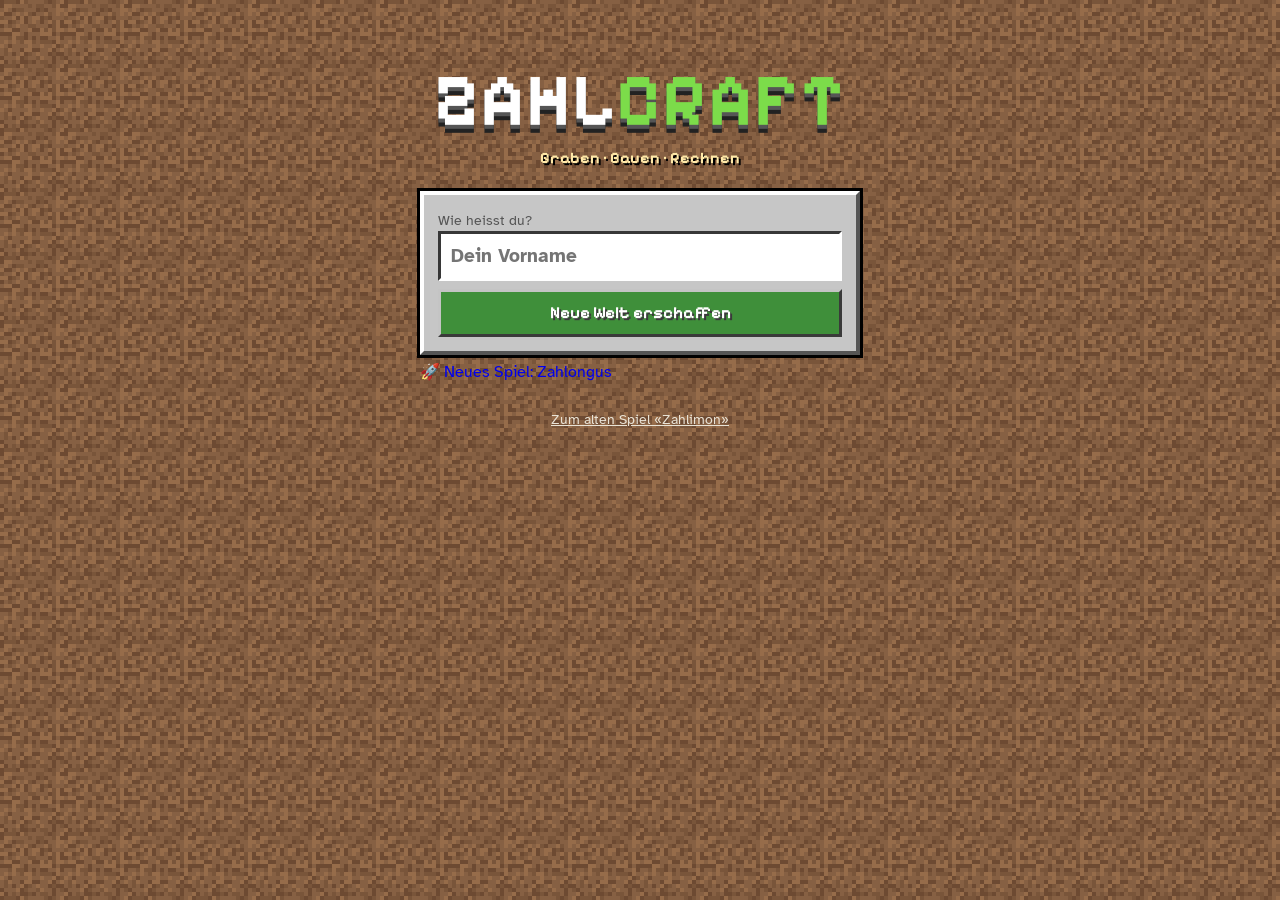
==== commit 0c053b7d: "Neues Spiel Zahlongus: Rechen-Raumschiff mit Crew, Verräter und Besprechungen Co-Authored-By: Claude" ====
--- a/index.html
+++ b/index.html
@@ -253,7 +253,7 @@
 const RM=matchMedia('(prefers-reduced-motion: reduce)').matches;
 function mulberry(a){return function(){a|=0;a=a+0x6D2B79F5|0;let t=Math.imul(a^a>>>15,1|a);t=t+Math.imul(t^t>>>7,61|t)^t;return((t^t>>>14)>>>0)/4294967296}}
 const hashStr=s=>{let h=2166136261;for(const c of s){h^=c.charCodeAt(0);h=Math.imul(h,16777619)}return h>>>0};
-const APP_VERSION='2026-11-09a';
+const APP_VERSION='2026-11-09c';
 const KEY='zahlcraft_v1';
 let S=null;
 
@@ -449,6 +449,8 @@
 mkTex('torch',(g,r)=>{px(g,'#8a6a3d',7,6,2,10);px(g,'#6b4a26',7,13,2,3);px(g,'#ff8a1c',7,3,2,3);px(g,'#ffd34d',7,4,2,1);px(g,'#fff4b0',7,3,1,1)});
 mkTex('ladder',(g,r)=>{px(g,'#8a6a3d',2,0,2,16);px(g,'#8a6a3d',12,0,2,16);for(let y=2;y<16;y+=4)px(g,'#a88250',2,y,12,2)});
 mkTex('wool',(g,r)=>noise(g,r,['#ececec','#dcdcdc','#f5f5f5','#e4e4e4']));
+mkTex('sapling',(g,r)=>{px(g,'#6b4a26',7,9,2,7);[[7,3],[6,4],[8,4],[5,5],[9,5],[4,6],[10,6],[6,6],[8,6],[5,7],[9,7],[7,5],[7,6],[7,7],[6,8],[8,8]].forEach(([x,y])=>px(g,r()<.5?'#4b8f33':'#3f7d2a',x,y,1,1));px(g,'#5fae3a',7,2,2,1)});
+mkTex('milk',g=>{px(g,'#9a9a9a',5,2,6,2);px(g,'#ffffff',4,4,8,10);px(g,'#e8eef5',4,10,8,4);px(g,'#cfd8e3',4,13,8,1);px(g,'#6aa0d8',5,6,6,2)});
 mkTex('chest',(g,r)=>{px(g,'#4a2e14',0,1,16,15);px(g,'#9a6a35',1,2,14,4);px(g,'#8b5a2b',1,7,14,8);px(g,'#4a2e14',0,6,16,1);px(g,'#e3c75a',7,5,2,4);px(g,'#7a5a10',7,8,2,1)});
 const TOOLC={wood:['#a07a45','#7a5a32'],stone:['#9a9a9a','#6e6e6e'],iron:['#eeeeee','#b9b9b9'],diamond:['#6ff0e6','#2fb6ac'],gold:['#ffe25a','#d1a817']};
 function drawPick(g,c){for(let i=0;i<9;i++){px(g,'#6b4a26',3+i,13-i);px(g,'#8a6334',4+i,13-i)}
@@ -490,7 +492,8 @@
   {k:'torch',n:'Fackel',soft:1,drop:'torch',nonsolid:1,trans:1},
   {k:'ladder',n:'Leiter',soft:1,drop:'ladder',nonsolid:1,climb:1,trans:1},
   {k:'wool',n:'Wolle',soft:1,drop:'wool'},
-  {k:'chest',n:'Schatztruhe',use:'loot',unbreak:1,trans:1}
+  {k:'chest',n:'Schatztruhe',use:'loot',unbreak:1,trans:1},
+  {k:'sapling',n:'Setzling',soft:1,drop:'sapling',nonsolid:1,trans:1}
 ];
 const BID={};BL.forEach((b,i)=>{if(b)BID[b.k]=i});
 const IT={
@@ -499,7 +502,7 @@
   glass:{n:'Glas',b:'glass'},bricks:{n:'Steinziegel',b:'bricks'},table:{n:'Werkbank',b:'table'},furnace:{n:'Ofen',b:'furnace'},bed:{n:'Bett',b:'bed'},
   torch:{n:'Fackel',b:'torch'},ladder:{n:'Leiter',b:'ladder'},wool:{n:'Wolle',b:'wool'},stick:{n:'Stock',tex:'stick'},
   iron_ingot:{n:'Eisenbarren',tex:'iron_ingot'},gold_ingot:{n:'Goldbarren',tex:'gold_ingot'},string:{n:'Faden',tex:'string'},
-  apple:{n:'Apfel',tex:'apple',food:3},golden_apple:{n:'Goldener Apfel',tex:'golden_apple',food:20},
+  apple:{n:'Apfel',tex:'apple',food:4,heal:1},golden_apple:{n:'Goldener Apfel',tex:'golden_apple',food:10,heal:20},milk:{n:'Milch',tex:'milk',food:6,heal:2},sapling:{n:'Setzling',b:'sapling'},
   pick_wood:{n:'Holz-Spitzhacke',tex:'pick_wood',pick:1},pick_stone:{n:'Stein-Spitzhacke',tex:'pick_stone',pick:2},pick_iron:{n:'Eisen-Spitzhacke',tex:'pick_iron',pick:3},pick_diamond:{n:'Diamant-Spitzhacke',tex:'pick_diamond',pick:4},
   sword_wood:{n:'Holzschwert',tex:'sword_wood',sword:2},sword_stone:{n:'Steinschwert',tex:'sword_stone',sword:3},sword_iron:{n:'Eisenschwert',tex:'sword_iron',sword:4},sword_diamond:{n:'Diamantschwert',tex:'sword_diamond',sword:6},
   armor_iron:{n:'Eisenrüstung',tex:'armor_iron',armor:.35},armor_diamond:{n:'Diamantrüstung',tex:'armor_diamond',armor:.6}
@@ -533,8 +536,8 @@
 /* ---------- Spielstand ---------- */
 const BAK=KEY+'_bak';const DEFSET={sound:true,fix:{},goalMin:30,goalDays:[1,1,1,1,1,1,1],conseq:'back',holiday:false,maxMin:0};
 let IDBSAVE=null,saveN=0,idbT=null,STORE_OK=true,dirty=false;
-function fresh(name){return {v:1,name,seed:R(1,1e9),diff:{},px:0,py:0,spawn:null,hearts:10,energy:10,xp:0,lvl:1,inv:{apple:2},hot:['apple',null,null,null,null,null,null,null,null],sel:0,clock:.05,dayN:1,nights:0,quest:0,
-  got:{},made:{},placed:{},kills:0,chestsOpened:0,sheared:0,maxDepth:0,seenItems:{},stats:{},retry:{},log:[],days:{},settings:{...DEFSET,fix:{},goalDays:DEFSET.goalDays.slice()},flags:{},
+function fresh(name){return {v:1,name,seed:R(1,1e9),diff:{},px:0,py:0,spawn:null,hearts:10,food:10,sap:{},playT:0,energy:10,xp:0,lvl:1,inv:{apple:2},hot:['apple',null,null,null,null,null,null,null,null],sel:0,clock:.05,dayN:1,nights:0,quest:0,
+  got:{},made:{},placed:{},kills:0,chestsOpened:0,sheared:0,maxDepth:0,seenItems:{},stats:{},retry:{},log:[],days:{},settings:{...DEFSET,fix:{},goalDays:DEFSET.goalDays.slice()},flags:{v2:1},
   time:{},play:{},goalHit:{},plan:null,lastDay:null,streak:0,best:0,lost:[],news:[],rq:[],savedAt:0}}
 function migrate(){const d=fresh(S.name);for(const k in d)if(S[k]===undefined)S[k]=d[k];S.settings={...DEFSET,...S.settings};S.settings.fix=S.settings.fix||{};S.settings.goalDays=(S.settings.goalDays||DEFSET.goalDays).slice()}
 function idb(){return new Promise((res,rej)=>{try{const r=indexedDB.open('zahlcraft',1);r.onupgradeneeded=()=>r.result.createObjectStore('kv');r.onsuccess=()=>res(r.result);r.onerror=()=>rej(r.error)}catch(e){rej(e)}})}
@@ -573,7 +576,7 @@
   for(const k in S.diff){const i=+k;if(i>=0&&i<W*H)world[i]=S.diff[k]}
   for(let x=0;x<W;x++)calcTop(x);torches=new Set();for(let i=0;i<W*H;i++)if(world[i]===18)torches.add(i)}
 function calcTop(x){let y=0;while(y<H&&(world[idx(x,y)]===0||BL[world[idx(x,y)]].trans))y++;top[x]=y}
-function setBlock(x,y,id){const i=idx(x,y);const old=world[i];world[i]=id;S.diff[i]=id;if(old===18)torches.delete(i);if(id===18)torches.add(i);calcTop(x);dirty=true}
+function setBlock(x,y,id){const i=idx(x,y);const old=world[i];if(old===22&&id!==22&&S.sap)delete S.sap[i];world[i]=id;S.diff[i]=id;if(old===18)torches.delete(i);if(id===18)torches.add(i);calcTop(x);dirty=true}
 
 /* ---------- Statistik und Aufgaben-Auswahl ---------- */
 function stat(t){return S.stats[t]=S.stats[t]||{r:0,f:0,s:1,run:0,miss:0}}
@@ -612,7 +615,7 @@
   const a=Math.random()*Math.PI*2,v=120+Math.random()*260;d.animate([{transform:'translate(0,0)'},{transform:`translate(${Math.cos(a)*v}px,${Math.sin(a)*v+200}px) rotate(${R(90,720)}deg)`,opacity:0}],{duration:1400+Math.random()*700,easing:'cubic-bezier(.2,.7,.4,1)'}).onfinish=()=>d.remove()}}
 function celebrate(o,done){const ic=o.item?icon(o.item):`<span>${o.icon||'⭐'}</span>`;celEl.innerHTML=`<div class="rays"></div><div class="cel-ic">${ic}</div><h2>${esc((o.title||'').replace(/\{N\}/g,S?S.name:''))}</h2>${o.sub?`<p>${esc(o.sub.replace(/\{N\}/g,S?S.name:''))}</p>`:''}<span class="more">▼ tippen</span>`;
   celEl.hidden=false;CH=null;celDone=done;sfx('win');confettiDOM()}
-const LOOT=[{k:'diamond',n:1},{k:'diamond',n:2},{k:'iron_ingot',n:4},{k:'gold_ingot',n:3},{k:'torch',n:12},{k:'apple',n:4},{k:'coal',n:8},{k:'golden_apple',n:1},{k:'iron_ingot',n:2},{k:'string',n:3},{k:'wool',n:3}];
+const LOOT=[{k:'milk',n:3},{k:'sapling',n:3},{k:'diamond',n:1},{k:'diamond',n:2},{k:'iron_ingot',n:4},{k:'gold_ingot',n:3},{k:'torch',n:12},{k:'apple',n:4},{k:'coal',n:8},{k:'golden_apple',n:1},{k:'iron_ingot',n:2},{k:'string',n:3},{k:'wool',n:3}];
 function chestPick(big,done){const l=shuffle(LOOT.slice()).slice(0,3);if(big&&!l.some(x=>x.k==='diamond'))l[R(0,2)]=LOOT[1];CH={l,done,picked:false,ready:false};
   celEl.innerHTML=`<div class="rays"></div><h2>Wähle eine Truhe!</h2><div class="chests">${l.map((x,i)=>`<button class="chest" data-i="${i}" aria-label="Truhe ${i+1}">${icon('chest')}</button>`).join('')}</div><p id="chestMsg">Tippe auf eine Truhe. Eine darfst du behalten.</p>`;celEl.hidden=false}
 celEl.addEventListener('click',e=>{if(celEl.hidden)return;
@@ -666,6 +669,11 @@
 const maxHearts=()=>10+(S.plan&&S.plan.bonus==='hearts'?4:0);
 const xpNeed=l=>20+l*12;
 function gainXP(n){if(S.plan&&S.plan.bonus==='xp')n*=2;S.xp+=n;while(S.xp>=xpNeed(S.lvl)){S.xp-=xpNeed(S.lvl);S.lvl++;const L=S.lvl;S.rq.push(L%5===0?{icon:'⭐',title:`Level ${L}!`,sub:'Jedes 5. Level gibt es eine Schatztruhe.',chest:'small'}:{icon:'⭐',title:`Level ${L}!`,sub:'Du wirst immer stärker.'})}dirty=true}
+let hungerT=0,starveT=0,sapT=0,hungerWarned=false;
+function growTree(i){const x=i%W,y=(i/W)|0;if(world[i]!==22){delete S.sap[i];return}const h=4+(Math.random()<.4?1:0);
+  for(let yy=y-h-1;yy<y;yy++)if(yy<0||(world[idx(x,yy)]&&world[idx(x,yy)]!==6))return;
+  delete S.sap[i];for(let yy=y;yy>y-h;yy--)setBlock(x,yy,5);const ty=y-h+1;for(let dx=-2;dx<=2;dx++)for(let dy=-2;dy<=1;dy++){if(Math.abs(dx)+Math.abs(dy)>3)continue;const X=x+dx,Y=ty+dy;if(X>=0&&X<W&&Y>=0&&!world[idx(X,Y)])setBlock(X,Y,6)}
+  if(Math.hypot(x-P1.x,y-P1.y)<14){burst(x+.5,y-h/2,'#5fae3a',18);toast('🌳 Ein Baum ist gewachsen!')}}
 let P1=null,keys={L:0,R:0,J:0,D:0},mobs=[],animals=[],ptc=[],lastHurt=0,regenT=0,mode='mine';
 const G=30,JUMP=10.2,SPEED=4.6;
 function boxSolid(x,y,w,h){for(let tx=Math.floor(x);tx<=Math.floor(x+w-1e-4);tx++)for(let ty=Math.floor(y);ty<=Math.floor(y+h-1e-4);ty++)if(solid(tx,ty))return true;return false}
@@ -680,14 +688,14 @@
 
 /* ---------- Monster und Tiere ---------- */
 const MOB={zombie:{n:'Zombie',w:.6,h:1.8,hp:8,sp:1.5,dmg:2,xp:6},spider:{n:'Spinne',w:1.2,h:.8,hp:6,sp:2.3,dmg:2,xp:6,drop:'string'},knall:{n:'Knallkopf',w:.7,h:1.5,hp:5,sp:1.4,dmg:4,xp:8,drop:'coal'}};
-function spawnMob(type,x,y){const d=MOB[type];mobs.push({type,x,y,w:d.w,h:d.h,vx:0,vy:0,hp:d.hp,max:d.hp,onG:false,cool:1.5,face:1,fuse:0,hurtT:0})}
+function spawnMob(type,x,y){const d=MOB[type],hp=Math.round(d.hp*(1+Math.min(1,S.nights*.1)));mobs.push({type,x,y,w:d.w,h:d.h,vx:0,vy:0,hp,max:hp,onG:false,cool:1.5,face:1,fuse:0,hurtT:0})}
 function spawnAnimal(type){for(let t=0;t<20;t++){const x=R(4,W-5);const y=top[x];if(blk(x,y)===1&&Math.abs(x-P1.x)>6&&!boxSolid(x+.1,y-1.05,1.2,1)){animals.push({type,x:x+.1,y:y-(type==='sheep'?.91:1.01),w:type==='sheep'?1.1:1.2,h:type==='sheep'?.9:1,vx:0,vy:0,onG:false,t:0,face:1,shorn:0});return}}}
 const near=(e,r)=>Math.hypot(e.x+e.w/2-(P1.x+P1.w/2),e.y+e.h/2-(P1.y+P1.h/2))<r;
 const touching=(a,b)=>a.x<b.x+b.w+.15&&a.x+a.w+.15>b.x&&a.y<b.y+b.h&&a.y+a.h>b.y;
 function mobFight(m){if(Q||!modal.hidden)return;const d=MOB[m.type];m.cool=2.5;
   if(m.type==='knall'){ask(nextQ('mix',-1),{title:'💥 Ein Knallkopf zischt! Entschärfe ihn!',noCancel:true,onOk:()=>{killMob(m,'entschärft')},onFail:()=>{explode(m)}});return}
   ask(nextQ('mix',-1),{title:`🛡️ ${d.n} greift an! Wehre ab!`,noCancel:true,onOk:fast=>{m.vx=(m.x<P1.x?-1:1)*7;m.vy=-5;m.stun=1;if(fast){hitMob(m,Math.ceil(bestSword()/2),true)}else{const s=w2s(P1.x+.3,P1.y);floatAt('Abgewehrt!',s.x,s.y-20,'good')}},
-    onFail:()=>{hurt(d.dmg,d.n);P1.vx=(P1.x<m.x?-1:1)*6;P1.vy=-5;m.cool=3}})}
+    onFail:()=>{hurt(d.dmg+Math.min(2,Math.floor(S.nights/4)*.5),d.n);P1.vx=(P1.x<m.x?-1:1)*6;P1.vy=-5;m.cool=3}})}
 function attackMob(m){const d=MOB[m.type];ask(nextQ('mix'),{title:`⚔️ Angriff auf ${d.n}`,icon:Object.keys(S.inv).filter(k=>IT[k]&&IT[k].sword).sort((a,b)=>IT[b].sword-IT[a].sword)[0],
   onOk:fast=>{let dmg=bestSword()*(fast?1.5:1)*(combo>=3?1.5:1)*(S.plan&&S.plan.bonus==='strong'?1.5:1);if(Math.random()<.12){dmg*=1.5;const s=w2s(m.x,m.y);floatAt('💥 Volltreffer!',s.x,s.y-30,'gold')}hitMob(m,Math.round(dmg))},
   onFail:()=>{const s=w2s(m.x,m.y);floatAt('Daneben!',s.x,s.y-10,'dmg')}})}
@@ -697,7 +705,8 @@
 function explode(m){mobs=mobs.filter(x=>x!==m);sfx('boom');shakeT=.6;burst(m.x+.35,m.y+.75,'#555',40);const cx=Math.round(m.x+.35),cy=Math.round(m.y+1);
   for(let dx=-1;dx<=1;dx++)for(let dy=-1;dy<=1;dy++){const x=cx+dx,y=cy+dy;const b=blk(x,y);if(b&&!BL[b].unbreak&&b!==21&&x>=0&&x<W&&y>=0&&y<H)setBlock(x,y,0)}hurt(4,'Knallkopf');P1.vy=-7}
 function updateMobs(dt){const night=isNight();
-  if(night&&mobs.length<4&&Math.random()<dt/7){const side=Math.random()<.5?-1:1;const x=Math.floor(clamp(P1.x+side*R(9,14),2,W-3));const y=top[x];if(lightAt(x,y-1)<.5)spawnMob(P(['zombie','zombie','spider','knall']),x+.2,y-MOB.zombie.h-.05)}
+  const nd=S.nights,maxMobs=Math.min(7,2+Math.floor(nd/2)),rate=Math.max(3,7-nd*.4);
+  if(night&&mobs.length<maxMobs&&Math.random()<dt/rate){const side=Math.random()<.5?-1:1;const x=Math.floor(clamp(P1.x+side*R(9,14),2,W-3));const y=top[x];if(lightAt(x,y-1)<.5)spawnMob(P(['zombie','zombie','spider','knall']),x+.2,y-MOB.zombie.h-.05)}
   const deep=P1.y>top[Math.floor(P1.x)]+6;if(deep&&mobs.length<3&&Math.random()<dt/28){for(let t=0;t<20;t++){const x=Math.floor(clamp(P1.x+(Math.random()<.5?-1:1)*R(7,12),2,W-3)),y=Math.floor(P1.y+R(-4,4));if(y>2&&y<H-2&&!solid(x,y)&&!solid(x,y-1)&&solid(x,y+1)&&lightAt(x,y)<.3){spawnMob(P(['zombie','spider']),x+.2,y-.82);break}}}
   for(const m of mobs){const d=MOB[m.type];m.cool=Math.max(0,m.cool-dt);m.hurtT=Math.max(0,m.hurtT-dt);if(m.stun>0){m.stun-=dt;m.vx*=.9}else{const dx=P1.x-m.x;m.face=dx<0?-1:1;m.vx=Math.abs(dx)<18?Math.sign(dx)*d.sp:0}
     moveEnt(m,dt);if(!night&&m.y<top[Math.floor(m.x)]+1&&Math.random()<dt/2){m.hp=0;burst(m.x+m.w/2,m.y+m.h/2,'#f80',14);mobs=mobs.filter(x=>x!==m);continue}
@@ -753,22 +762,26 @@
 function loop(t){const dt=Math.min(.05,(t-last)/1000);last=t;if(S&&P1){if(!paused())update(dt);draw();hudTick()}requestAnimationFrame(loop)}
 function update(dt){shakeT=Math.max(0,shakeT-dt);const up=keys.J;P1.vx=(keys.R?SPEED:0)-(keys.L?SPEED:0);if(P1.vx)P1.face=Math.sign(P1.vx);
   if(up&&P1.onG&&!onLadder(P1))P1.vy=-JUMP;moveEnt(P1,dt,up);P1.walk=P1.vx&&P1.onG?(P1.walk||0)+dt*12:0;
-  const prevNight=isNight();S.clock=(S.clock+dt/DAYLEN)%1;if(prevNight&&!isNight()){S.nights++;S.dayN++;ev('night');toast('☀️ Der Morgen ist da! Du hast die Nacht überstanden.');questCheck()}if(!prevNight&&isNight())toast('🌙 Es wird Nacht. Monster kommen! Baue dir ein Versteck oder kämpfe.');
+  const prevNight=isNight();S.clock=(S.clock+dt/DAYLEN)%1;if(prevNight&&!isNight()){S.nights++;S.dayN++;ev('night');toast('☀️ Der Morgen ist da! Du hast die Nacht überstanden.');questCheck()}if(!prevNight&&isNight())toast(S.nights>=2?`🌙 Nacht ${S.nights+1}: Die Monster werden stärker! Baue dir ein Versteck oder kämpfe.`:'🌙 Es wird Nacht. Monster kommen! Baue dir ein Versteck oder kämpfe.');
   updateMobs(dt);for(const p of ptc){p.vy+=20*dt;p.x+=p.vx*dt;p.y+=p.vy*dt;p.life-=dt}ptc=ptc.filter(p=>p.life>0);
-  regenT+=dt;if(regenT>12){regenT=0;if(Date.now()-lastHurt>8000&&S.hearts<maxHearts())heal(1)}
+  S.playT+=dt;hungerT+=dt;if(hungerT>90){hungerT=0;S.food=Math.max(0,S.food-1);dirty=true}
+  if(S.food<=3&&!hungerWarned){hungerWarned=true;toast('🍗 Du hast Hunger! Iss etwas: Apfel oder Milch.')}
+  starveT+=dt;if(S.food===0&&starveT>20){starveT=0;if(S.hearts>1){S.hearts=Math.max(1,S.hearts-1);lastHurt=Date.now();sfx('hurt');toast('🍗 Dein Magen knurrt! Iss schnell etwas.')}}
+  regenT+=dt;if(regenT>12){regenT=0;if(Date.now()-lastHurt>8000&&S.hearts<maxHearts()&&S.food>=6)heal(1)}
+  sapT+=dt;if(sapT>2){sapT=0;for(const k in S.sap){if(S.playT-S.sap[k]>110+Math.random()*40)growTree(+k)}}
   const depth=Math.floor(P1.y-top[Math.floor(P1.x+.3)]);if(depth>S.maxDepth){S.maxDepth=depth}}
 
 /* ---------- HUD ---------- */
 let hudCache='';
 function hudTick(){const k=dayKey(),m=minOf(k),g2=goalMin(),hh=maxHearts(),qq=QUESTS[S.quest];
   const html=`<div class="hrow"><span class="pill hearts">${Array.from({length:hh/2},(_,i)=>`<span class="${S.hearts>=(i+1)*2?'':S.hearts>i*2?'':'off'}">${S.hearts>=(i+1)*2?'❤️':S.hearts>i*2?'💔':'🖤'}</span>`).join('')}</span>
-  <span class="pill">⚡<span class="ebar"><i style="width:${S.energy/maxEnergy()*100}%"></i></span></span>${combo>=2?`<span class="pill">🔥 ${combo}</span>`:''}
+  <span class="pill">⚡<span class="ebar"><i style="width:${S.energy/maxEnergy()*100}%"></i></span></span><span class="pill">🍗<span class="ebar"><i style="width:${S.food*10}%;background:${S.food<=3?'#e74c3c':'linear-gradient(90deg,#d98a3a,#f2c230)'}"></i></span></span>${combo>=2?`<span class="pill">🔥 ${combo}</span>`:''}
   <span class="pill right">🧮 ${m}/${g2}</span><span class="pill">${isNight()?'🌙':'☀️'} Tag ${S.dayN}</span><span class="pill">⭐ ${S.lvl}<span class="xpbar"><i style="width:${S.xp/xpNeed(S.lvl)*100}%"></i></span></span></div>
   <div class="hrow"><span class="quest">${qq?`${icon(qq.ic)} ${esc(qq.t)} ${qq.prog?'<span style="opacity:.8">('+qq.prog()+')</span>':''}`:'🏆 Alle Ziele geschafft! Baue, was du willst.'}</span></div>`;
   if(html!==hudCache){hudCache=html;$('#hud').innerHTML=html}}
 function renderHot(){if(!S)return;$('#hotbar').innerHTML=S.hot.map((k,i)=>`<button class="hs ${i===S.sel?'on':''}" data-act="hot" data-arg="${i}" aria-label="Fach ${i+1}">${k&&inv(k)?icon(k)+`<b>${inv(k)}</b>`:''}</button>`).join('')}
 ACT.hot=i=>{i=+i;const k=S.hot[i];if(S.sel===i&&k&&IT[k]&&IT[k].food&&inv(k)){eat(k)}S.sel=i;renderHot();if(k&&IT[k]&&IT[k].b&&mode!=='build')toggleMode('build')};
-function eat(k){if(S.hearts>=maxHearts()){toast('Du bist schon ganz gesund.');return}addItem(k,-1);heal(IT[k].food);sfx('ok');toast(`Mmh, ${nameOf(k)}! +${IT[k].food} ❤`)}
+function eat(k){const it=IT[k];if(S.food>=10&&S.hearts>=maxHearts()){toast('Du bist satt und gesund.');return}addItem(k,-1);S.food=Math.min(10,S.food+it.food);heal(it.heal||0);hungerWarned=false;sfx('ok');toast(`Mmh, ${nameOf(k)}! 🍗 +${it.food}${it.heal?` · ❤ +${it.heal}`:''}`)}
 function toggleMode(m){mode=m||(mode==='mine'?'build':'mine');const b=$('#bMode');b.textContent=mode==='mine'?'⛏️':'🧱';b.classList.toggle('build',mode==='build');toast(mode==='mine'?'⛏️ Abbauen: Tippe auf einen Block.':'🧱 Bauen: Tippe auf einen freien Platz.')}
 $('#bMode').addEventListener('click',()=>toggleMode());
 
@@ -783,7 +796,7 @@
 /* ---------- Abbauen, Bauen, Benutzen ---------- */
 function tapWorld(sx,sy){const wx=sx/TS+camX,wy=sy/TS+camY;
   for(const m of mobs)if(wx>=m.x-.2&&wx<=m.x+m.w+.2&&wy>=m.y-.2&&wy<=m.y+m.h+.2){if(near(m,4.5))attackMob(m);else toast('Zu weit weg. Geh näher ran!');return}
-  for(const a of animals)if(wx>=a.x&&wx<=a.x+a.w&&wy>=a.y&&wy<=a.y+a.h){if(!near(a,4))return toast('Zu weit weg.');if(a.type==='sheep')return shear(a);burst(a.x+.5,a.y,'#ff8fb0',8);return toast('Muuh! 🐮')}
+  for(const a of animals)if(wx>=a.x&&wx<=a.x+a.w&&wy>=a.y&&wy<=a.y+a.h){if(!near(a,4))return toast('Zu weit weg.');if(a.type==='sheep')return shear(a);return milkCow(a)}
   const tx=Math.floor(wx),ty=Math.floor(wy);if(tx<0||tx>=W||ty<0||ty>=H)return;
   const dist=Math.hypot(tx+.5-(P1.x+.3),ty+.5-(P1.y+.9));if(dist>REACH){toast('Zu weit weg. Geh näher ran!');return}
   const b=world[idx(tx,ty)];
@@ -798,7 +811,7 @@
     ask(nextQ('add'),{title:'⚡ Energie aufladen!',onOk:fast=>{S.energy=Math.min(maxEnergy(),S.energy+(fast?10:7)*(S.plan&&S.plan.bonus==='energy'?1.5:1));toast('⚡ Energie aufgeladen!');breakBlock(x,y,b)}});return}
   ask(nextQ(d.q,bestPick()>d.tool+1?-1:0),{title:`⛏️ ${d.n} abbauen`,icon:d.k==='stone'?'stone':IT[d.drop]?d.drop:d.k,onOk:fast=>{breakBlock(x,y,b,fast)}})}
 function breakBlock(x,y,b,fast){const d=BL[b];setBlock(x,y,0);sfx('dig');burst(x+.5,y+.5,P(TEXCOL[d.k]||['#888']),14);
-  let drop=d.drop;if(d.k==='leaves'){drop=Math.random()<.14?'apple':Math.random()<.2?'stick':null}
+  let drop=d.drop;if(d.k==='leaves'){const r=Math.random();drop=r<.22?'sapling':r<.34?'apple':r<.46?'stick':null}
   if(drop){let n=1;if(d.k==='coal')n=R(1,2);if(d.xp&&(fast||(S.plan&&S.plan.bonus==='luck'))&&Math.random()<.35)n++;addItem(drop,n);const s=w2s(x+.5,y);floatAt(`${icon(drop)}+${n}`,s.x,s.y,n>1?'gold':'');
     if(d.xp){gainXP(d.xp);ev('ore')}if(d.k==='stone')ev('stone')}
   questCheck();dirty=true}
@@ -806,11 +819,13 @@
 function placeBlock(x,y){const k=S.hot[S.sel];if(!k||!inv(k))return toast('Wähle unten einen Block aus, den du setzen willst.');const it=IT[k];if(!it||!it.b)return toast(`${nameOf(k)} kann man nicht setzen.`);
   const id=BID[it.b];const box={x,y,w:1,h:1};if(!BL[id].nonsolid&&(touching(box,P1)&&x+1>P1.x+.05&&x<P1.x+P1.w-.05&&y+1>P1.y&&y<P1.y+P1.h))return toast('Hier stehst du gerade.');
   if(mobs.some(m=>x+1>m.x&&x<m.x+m.w&&y+1>m.y&&y<m.y+m.h))return toast('Da ist ein Monster im Weg.');
+  if(k==='sapling'){if(![1,2].includes(blk(x,y+1)))return toast('Setzlinge wachsen nur auf Erde oder Gras.');S.sap[idx(x,y)]=S.playT;ev('plant');toast('🌱 Gepflanzt! In etwa 2 Minuten wächst ein Baum.')}
   setBlock(x,y,id);addItem(k,-1);S.placed[k]=(S.placed[k]||0)+1;sfx('place');ev('build');if(k==='bed'){S.spawn=[x,y];toast('🛏️ Hier ist jetzt dein Schlafplatz.')}questCheck()}
 function useBlock(x,y,b){const d=BL[b];if(d.use==='craft')return openCraft(true);if(d.use==='furnace')return openFurnace();
   if(d.use==='bed'){S.spawn=[x,y];if(!isNight())return toast('🛏️ Schlafplatz gespeichert. Schlafen kannst du nur nachts.');if(mobs.some(m=>near(m,10)))return toast('Du kannst nicht schlafen, Monster sind in der Nähe!');
     mobs=[];S.clock=.0;S.nights++;S.dayN++;ev('night');save();celebrate({icon:'🛏️',title:'Gute Nacht!',sub:'Du schläfst bis zum Morgen. Die Nacht ist geschafft.'},()=>questCheck());return}
   if(d.use==='loot'){ask(nextQ('mix'),{title:'🗝️ Schatztruhe öffnen',icon:'chest',onOk:()=>{setBlock(x,y,0);S.chestsOpened++;ev('chest');gainXP(10);chestPick(false,()=>questCheck())}})}}
+function milkCow(a){if(a.shorn>0)return toast('Diese Kuh hat gerade keine Milch. Versuch es später nochmals.');ask(nextQ('mal'),{title:'🐮 Kuh melken',icon:'milk',onOk:fast=>{a.shorn=120;const n=1+(fast?1:0);addItem('milk',n);ev('milk');burst(a.x+.5,a.y,'#ffffff',10);const s=w2s(a.x+.5,a.y);floatAt(`${icon('milk')}+${n}`,s.x,s.y)}})}
 function shear(a){if(a.shorn>0)return toast('Dieses Schaf ist schon geschoren. Die Wolle wächst nach.');ask(nextQ('zahl'),{title:'🐑 Schaf scheren',icon:'wool',onOk:fast=>{a.shorn=120;const n=R(1,2)+(fast?1:0);addItem('wool',n);S.sheared++;ev('sheep');const s=w2s(a.x+.5,a.y);floatAt(`${icon('wool')}+${n}`,s.x,s.y)}})}
 
 /* ---------- Herstellen und Ofen ---------- */
@@ -839,7 +854,7 @@
   <div class="grid">${ks.length?ks.map(k=>`<button class="it" data-act="toHot" data-arg="${k}" title="${esc(nameOf(k))}">${icon(k)}<b>${inv(k)}</b><small>${esc(nameOf(k))}</small></button>`).join(''):'<p class="fine">Noch leer. Baue Blöcke ab!</p>'}</div>
   <p class="fine">Spitzhacke: <b>${bestPick()?nameOf(Object.keys(IT).find(k=>IT[k].pick===bestPick())):'keine'}</b> · Schwert: <b>${bestSword()>1?nameOf(Object.keys(IT).find(k=>IT[k].sword===bestSword())):'keins'}</b> · Rüstung: <b>${armor()?(armor()>.5?'Diamant':'Eisen'):'keine'}</b></p>
   <div class="row2"><button class="mcbtn" data-act="book">📖 Sammelbuch</button><button class="mcbtn" data-act="close">Zurück</button></div>`)};
-ACT.toHot=k=>{S.hot[S.sel]=k;renderHot();closeModal();if(IT[k]&&IT[k].food)toast(`${nameOf(k)} liegt in Fach ${S.sel+1}. Tippe es nochmals an, um zu essen.`);else if(IT[k]&&IT[k].b&&mode!=='build')toggleMode('build')};
+ACT.toHot=k=>{if(IT[k]&&IT[k].food){closeModal();eat(k);return}S.hot[S.sel]=k;renderHot();closeModal();if(false)toast('');else if(IT[k]&&IT[k].b&&mode!=='build')toggleMode('build')};
 ACT.book=()=>{const all=Object.keys(IT),found=all.filter(k=>S.seenItems[k]).length;openModal(`<h2>📖 Sammelbuch</h2><p class="fine">Gefunden: <b>${found}</b> von ${all.length}. Graue Felder hast du noch nicht entdeckt.</p>
   <div class="grid">${all.map(k=>S.seenItems[k]?`<div class="it" title="${esc(nameOf(k))}">${icon(k)}<small>${esc(nameOf(k))}</small></div>`:`<div class="it unk"><b>?</b></div>`).join('')}</div><button class="mcbtn" data-act="inv">Zurück</button>`)};
 
@@ -893,7 +908,9 @@
   build:{ic:'bricks',t:n=>`Setze ${n} Blöcke (baue etwas!)`,n:()=>P([20,30,40])},
   sheep:{ic:'wool',t:n=>`Schere ${n} Schafe`,n:()=>2},
   chest:{ic:'chest',t:()=>'Öffne eine Schatztruhe in einer Höhle',n:()=>1},
-  night:{ic:'bed',t:()=>'Überstehe eine Nacht',n:()=>1}
+  night:{ic:'bed',t:()=>'Überstehe eine Nacht',n:()=>1},
+  plant:{ic:'sapling',t:n=>`Pflanze ${n} Setzlinge`,n:()=>R(2,3)},
+  milk:{ic:'milk',t:n=>`Melke ${n} Kühe`,n:()=>2}
 };
 const BONUS={energy:{ic:'⚡',n:'Energie-Boost',d:'Mehr Energie zum Graben.'},luck:{ic:'💎',n:'Glückspilz',d:'Erze geben öfter doppelt.'},strong:{ic:'⚔️',n:'Kraftpaket',d:'Monster bekommen mehr Schaden.'},xp:{ic:'⭐',n:'Doppelte Erfahrung',d:'Du steigst schneller auf.'},hearts:{ic:'❤️',n:'Extra-Herzen',d:'Zwei Herzen mehr.'}};
 const misText=m=>MT[m.k].t(m.n);
@@ -936,7 +953,8 @@
   const mis=!planMode&&p&&p.chosen?p.missions.map(x=>`<div class="mrow ${x.done?'done':''}">${icon(MT[x.k].ic)}<span>${x.done?'✔ ':''}${esc(misText(x))}</span><span class="mp">${Math.min(x.p,x.n)}/${x.n}</span><div class="mbar"><i style="width:${Math.min(100,x.p/x.n*100)}%"></i></div></div>`).join(''):'';
   return `<div class="today"><div style="display:flex;justify-content:space-between;align-items:center"><b style="font-family:var(--f-pix)">Heute</b><span class="streak">🔥 ${S.streak} ${S.streak===1?'Tag':'Tage'}</span></div>
   <div class="tbar"><i style="width:${Math.min(100,m/g2*100)}%"></i><span>🧮 ${m} von ${g2} Rechenminuten</span></div>${st}${lost}${mis}${!planMode&&p&&p.chosen&&p.bonus?`<div class="mrow"><span style="font-family:var(--f-emoji)">${BONUS[p.bonus].ic}</span><span>Bonus: ${BONUS[p.bonus].n}</span><span></span></div>`:''}</div>`}
-function startDay(){const news=S.news.splice(0);save();const go=()=>{if(!S.plan||!S.plan.chosen)planScreen()};if(news.length)talk(news,go);else go()}
+function startDay(){if(!S.flags.v2){S.flags.v2=1;S.news.push({face:'🧙',who:'Baumeister Ruedi',text:'Neu in Zahlcraft: Du bekommst Hunger 🍗! Iss Äpfel oder melke Kühe für Milch (mit einer Einmaleins-Aufgabe).'},{face:'🧙',who:'Baumeister Ruedi',text:'Aus Laub fallen jetzt Setzlinge 🌱. Pflanze sie auf Erde oder Gras, dann wächst nach etwa 2 Minuten ein neuer Baum.'},{face:'🧙',who:'Baumeister Ruedi',text:'Und Achtung: Jede Nacht, die du überstehst, werden die Monster ein bisschen stärker!'})}
+  const news=S.news.splice(0);save();const go=()=>{if(!S.plan||!S.plan.chosen)planScreen()};if(news.length)talk(news,go);else go()}
 
 /* ---------- Menü, Erklärungen, Eltern ---------- */
 ACT.menu=()=>{openScreen(`<div class="panel"><h2>☰ Menü</h2>${todayCard(false)}
@@ -944,7 +962,7 @@
   <button class="mcbtn green" data-act="closeScreen">▶ Weiterspielen</button>
   <div class="row2"><button class="mcbtn" data-act="learnMenu">📺 So geht's</button><button class="mcbtn" data-act="help">❓ Hilfe</button></div>
   <div class="row2"><button class="mcbtn" data-act="book2">📖 Sammelbuch</button><button class="mcbtn" data-act="questList">📜 Ziele</button></div>
-  <button class="linkish" data-act="parents">Bereich für Eltern</button><a class="linkish" href="zahlimon/" style="text-align:center">Zum alten Spiel «Zahlimon»</a><p class="fine" style="text-align:center">Version ${APP_VERSION}</p></div>`)};
+  <button class="linkish" data-act="parents">Bereich für Eltern</button><a class="btn" href="zahlongus/" style="text-decoration:none">🚀 Neues Spiel: Zahlongus</a><a class="linkish" href="zahlimon/" style="text-align:center">Zum alten Spiel «Zahlimon»</a><p class="fine" style="text-align:center">Version ${APP_VERSION}</p></div>`)};
 ACT.closeScreen=()=>closeScreen();ACT.plan=()=>planScreen();
 ACT.book2=()=>{closeScreen();ACT.book()};
 ACT.questList=()=>{openScreen(`<div class="panel"><h2>📜 Deine Ziele</h2>${QUESTS.map((q,i)=>`<div class="mrow ${i<S.quest?'done':''}" style="margin:4px 0">${icon(q.ic)}<span>${i<S.quest?'✔ ':i===S.quest?'➜ ':''}${esc(q.t)}</span><span></span></div>`).join('')}<button class="mcbtn" data-act="menu">Zurück</button></div>`)};
@@ -955,6 +973,7 @@
   {face:'🧙',who:'Baumeister Ruedi',text:'Erde, Holz und Laub kosten Energie ⚡. Ist sie leer, lädst du sie mit einer Plus-Aufgabe auf.'},
   {face:'🧙',who:'Baumeister Ruedi',text:'Stein und Erze brauchen eine Rechnung. Je tiefer, desto wertvoller: Kohle, Eisen (Einmaleins!), Gold (Geteilt) und ganz unten Diamanten.'},
   {face:'🧙',who:'Baumeister Ruedi',text:'Mit 🛠️ stellst du Werkzeuge her. Mit 🧱 setzt du Blöcke: Bau dir ein Haus! Nachts kommen Monster, du wehrst sie mit Rechnen ab.'},
+  {face:'🧙',who:'Baumeister Ruedi',text:'Achte auf deinen Hunger 🍗: Iss Äpfel oder trink Milch von Kühen. Aus Laub fallen Setzlinge, pflanze sie auf Erde, dann wachsen neue Bäume.'},
   {face:'🧙',who:'Baumeister Ruedi',text:'Oben siehst du immer dein nächstes Ziel. Viel Spass!'}];
 ACT.learnMenu=()=>{openScreen(`<div class="panel"><h2>📺 So geht's</h2><p class="fine">Wähle ein Thema. Du siehst ein Beispiel mit Rechenweg.</p><div class="topics">${Object.entries(TOPICS).map(([t,o])=>`<button class="mcbtn" data-act="learn" data-arg="${t}">${o.n}</button>`).join('')}</div><button class="mcbtn" data-act="menu">Zurück</button></div>`)};
 ACT.learn=t=>{if(LT)addTime(Math.min(30,(Date.now()-LT)/1000));LT=Date.now();let q;for(let k=0;k<40;k++){q=GEN[t](getStufe(t));if(q.aid||q.vis)break}
@@ -1000,7 +1019,7 @@
   openScreen(`<div class="title"><h1 class="logo">ZAHL<span>CRAFT</span></h1><p class="sub">Graben · Bauen · Rechnen</p>
   <div class="panel"><form id="nameForm"><label for="playerName" class="fine">Wie heisst du?</label><input id="playerName" class="inp" maxlength="14" autocomplete="off" placeholder="Dein Vorname"><button class="mcbtn green" type="submit">Neue Welt erschaffen</button></form>
   ${STORE_OK?'':'<p class="warn">⚠️ Dieser Browser speichert nicht (privater Modus?). Bitte im normalen Modus öffnen.</p>'}</div>
-  <a class="linkish" href="zahlimon/" style="text-align:center">Zum alten Spiel «Zahlimon»</a></div>`);
+  <a class="btn" href="zahlongus/" style="text-decoration:none">🚀 Neues Spiel: Zahlongus</a><a class="linkish" href="zahlimon/" style="text-align:center">Zum alten Spiel «Zahlimon»</a></div>`);
   $('#nameForm').addEventListener('submit',e=>{e.preventDefault();unlockAudio();const n=$('#playerName').value.trim().replace(/\s+/g,' ');if(!n)return toast('Bitte schreib zuerst deinen Namen.');const s=fresh(n);startGame(s,true)})}
 function startGame(s,isNew){S=s;migrate();genWorld(S.seed);if(isNew||!S.px){spawnPlayer();S.spawn=null}else{P1={x:S.px,y:S.py,w:.6,h:1.8,vx:0,vy:0,onG:false,face:1,walk:0};if(boxSolid(P1.x,P1.y,P1.w,P1.h))spawnPlayer()}
   mobs=[];animals=[];for(let i=0;i<4;i++)spawnAnimal(i%3?'sheep':'cow');screenEl.style.backgroundImage='';closeScreen();closeModal();renderHot();dayCheck();save();
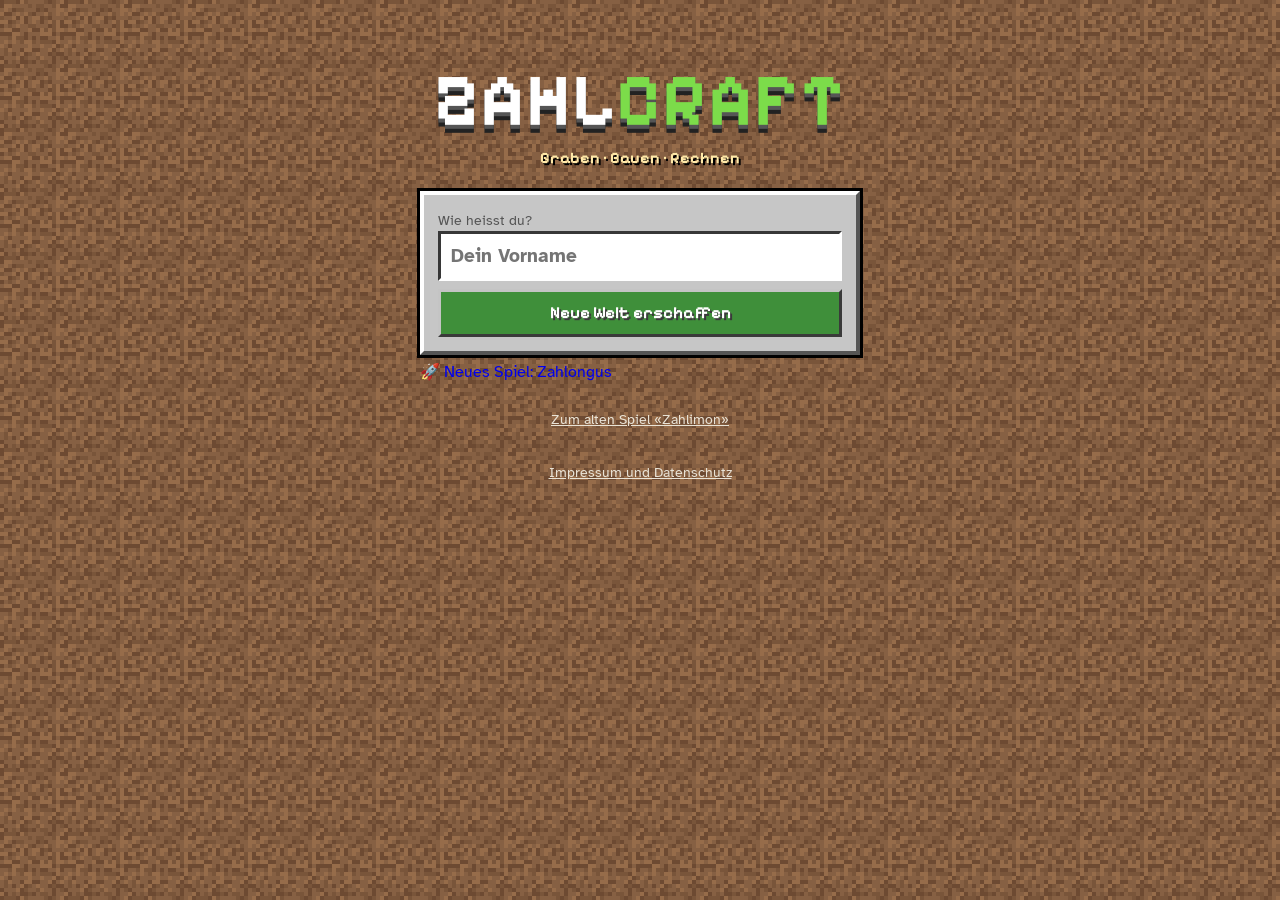
==== commit acaca476: "Zahlongus: Lehrplan 21 für die 1. bis 6. Klasse, bis 12 Figuren und 2 Verräter, bereit zur Veröffent" ====
--- a/index.html
+++ b/index.html
@@ -4,9 +4,7 @@
 <meta charset="utf-8">
 <meta name="viewport" content="width=device-width, initial-scale=1, maximum-scale=1, user-scalable=no, viewport-fit=cover">
 <title>Zahlcraft</title>
-<link rel="preconnect" href="https://fonts.googleapis.com">
-<link rel="preconnect" href="https://fonts.gstatic.com" crossorigin>
-<link rel="stylesheet" href="https://fonts.googleapis.com/css2?family=Atkinson+Hyperlegible:wght@400;700&family=Pixelify+Sans:wght@500;700&display=swap">
+<link rel="stylesheet" href="fonts/fonts.css">
 <style>
 /* Layout: Vollbild-Spielfeld (Canvas) mit HUD oben, Hotbar und Steuerung unten; Menüs als graue Block-Inventar-Tafeln */
 :root{
@@ -253,7 +251,7 @@
 const RM=matchMedia('(prefers-reduced-motion: reduce)').matches;
 function mulberry(a){return function(){a|=0;a=a+0x6D2B79F5|0;let t=Math.imul(a^a>>>15,1|a);t=t+Math.imul(t^t>>>7,61|t)^t;return((t^t>>>14)>>>0)/4294967296}}
 const hashStr=s=>{let h=2166136261;for(const c of s){h^=c.charCodeAt(0);h=Math.imul(h,16777619)}return h>>>0};
-const APP_VERSION='2026-11-09c';
+const APP_VERSION='2026-11-12a';
 const KEY='zahlcraft_v1';
 let S=null;
 
@@ -962,7 +960,7 @@
   <button class="mcbtn green" data-act="closeScreen">▶ Weiterspielen</button>
   <div class="row2"><button class="mcbtn" data-act="learnMenu">📺 So geht's</button><button class="mcbtn" data-act="help">❓ Hilfe</button></div>
   <div class="row2"><button class="mcbtn" data-act="book2">📖 Sammelbuch</button><button class="mcbtn" data-act="questList">📜 Ziele</button></div>
-  <button class="linkish" data-act="parents">Bereich für Eltern</button><a class="btn" href="zahlongus/" style="text-decoration:none">🚀 Neues Spiel: Zahlongus</a><a class="linkish" href="zahlimon/" style="text-align:center">Zum alten Spiel «Zahlimon»</a><p class="fine" style="text-align:center">Version ${APP_VERSION}</p></div>`)};
+  <button class="linkish" data-act="parents">Bereich für Eltern</button><a class="btn" href="zahlongus/" style="text-decoration:none">🚀 Neues Spiel: Zahlongus</a><a class="linkish" href="zahlimon/" style="text-align:center">Zum alten Spiel «Zahlimon»</a><a class="linkish" href="info.html" style="text-align:center">Impressum und Datenschutz</a><p class="fine" style="text-align:center">Version ${APP_VERSION}</p></div>`)};
 ACT.closeScreen=()=>closeScreen();ACT.plan=()=>planScreen();
 ACT.book2=()=>{closeScreen();ACT.book()};
 ACT.questList=()=>{openScreen(`<div class="panel"><h2>📜 Deine Ziele</h2>${QUESTS.map((q,i)=>`<div class="mrow ${i<S.quest?'done':''}" style="margin:4px 0">${icon(q.ic)}<span>${i<S.quest?'✔ ':i===S.quest?'➜ ':''}${esc(q.t)}</span><span></span></div>`).join('')}<button class="mcbtn" data-act="menu">Zurück</button></div>`)};
@@ -1019,7 +1017,7 @@
   openScreen(`<div class="title"><h1 class="logo">ZAHL<span>CRAFT</span></h1><p class="sub">Graben · Bauen · Rechnen</p>
   <div class="panel"><form id="nameForm"><label for="playerName" class="fine">Wie heisst du?</label><input id="playerName" class="inp" maxlength="14" autocomplete="off" placeholder="Dein Vorname"><button class="mcbtn green" type="submit">Neue Welt erschaffen</button></form>
   ${STORE_OK?'':'<p class="warn">⚠️ Dieser Browser speichert nicht (privater Modus?). Bitte im normalen Modus öffnen.</p>'}</div>
-  <a class="btn" href="zahlongus/" style="text-decoration:none">🚀 Neues Spiel: Zahlongus</a><a class="linkish" href="zahlimon/" style="text-align:center">Zum alten Spiel «Zahlimon»</a></div>`);
+  <a class="btn" href="zahlongus/" style="text-decoration:none">🚀 Neues Spiel: Zahlongus</a><a class="linkish" href="zahlimon/" style="text-align:center">Zum alten Spiel «Zahlimon»</a><a class="linkish" href="info.html" style="text-align:center">Impressum und Datenschutz</a></div>`);
   $('#nameForm').addEventListener('submit',e=>{e.preventDefault();unlockAudio();const n=$('#playerName').value.trim().replace(/\s+/g,' ');if(!n)return toast('Bitte schreib zuerst deinen Namen.');const s=fresh(n);startGame(s,true)})}
 function startGame(s,isNew){S=s;migrate();genWorld(S.seed);if(isNew||!S.px){spawnPlayer();S.spawn=null}else{P1={x:S.px,y:S.py,w:.6,h:1.8,vx:0,vy:0,onG:false,face:1,walk:0};if(boxSolid(P1.x,P1.y,P1.w,P1.h))spawnPlayer()}
   mobs=[];animals=[];for(let i=0;i<4;i++)spawnAnimal(i%3?'sheep':'cow');screenEl.style.backgroundImage='';closeScreen();closeModal();renderHot();dayCheck();save();
--- a/fonts/fonts.css
+++ b/fonts/fonts.css
@@ -0,0 +1,127 @@
+/* Schriften lokal ausgeliefert (keine Verbindung zu Google). Lizenz: SIL Open Font License 1.1, siehe OFL.txt */
+/* Atkinson Hyperlegible 400 latin-ext */
+@font-face {
+  font-family: 'Atkinson Hyperlegible';
+  font-style: normal;
+  font-weight: 400;
+  font-display: swap;
+  src: url(AtkinsonHyperlegible-400-latin-ext.woff2) format('woff2');
+  unicode-range: U+0100-02BA, U+02BD-02C5, U+02C7-02CC, U+02CE-02D7, U+02DD-02FF, U+0304, U+0308, U+0329, U+1D00-1DBF, U+1E00-1E9F, U+1EF2-1EFF, U+2020, U+20A0-20AB, U+20AD-20C4, U+2113, U+2C60-2C7F, U+A720-A7FF;
+}
+/* Atkinson Hyperlegible 400 latin */
+@font-face {
+  font-family: 'Atkinson Hyperlegible';
+  font-style: normal;
+  font-weight: 400;
+  font-display: swap;
+  src: url(AtkinsonHyperlegible-400-latin.woff2) format('woff2');
+  unicode-range: U+0000-00FF, U+0131, U+0152-0153, U+02BB-02BC, U+02C6, U+02DA, U+02DC, U+0304, U+0308, U+0329, U+2000-206F, U+20AC, U+2122, U+2191, U+2193, U+2212, U+2215, U+FEFF, U+FFFD;
+}
+/* Atkinson Hyperlegible 700 latin-ext */
+@font-face {
+  font-family: 'Atkinson Hyperlegible';
+  font-style: normal;
+  font-weight: 700;
+  font-display: swap;
+  src: url(AtkinsonHyperlegible-700-latin-ext.woff2) format('woff2');
+  unicode-range: U+0100-02BA, U+02BD-02C5, U+02C7-02CC, U+02CE-02D7, U+02DD-02FF, U+0304, U+0308, U+0329, U+1D00-1DBF, U+1E00-1E9F, U+1EF2-1EFF, U+2020, U+20A0-20AB, U+20AD-20C4, U+2113, U+2C60-2C7F, U+A720-A7FF;
+}
+/* Atkinson Hyperlegible 700 latin */
+@font-face {
+  font-family: 'Atkinson Hyperlegible';
+  font-style: normal;
+  font-weight: 700;
+  font-display: swap;
+  src: url(AtkinsonHyperlegible-700-latin.woff2) format('woff2');
+  unicode-range: U+0000-00FF, U+0131, U+0152-0153, U+02BB-02BC, U+02C6, U+02DA, U+02DC, U+0304, U+0308, U+0329, U+2000-206F, U+20AC, U+2122, U+2191, U+2193, U+2212, U+2215, U+FEFF, U+FFFD;
+}
+/* Chakra Petch 600 latin-ext */
+@font-face {
+  font-family: 'Chakra Petch';
+  font-style: normal;
+  font-weight: 600;
+  font-display: swap;
+  src: url(ChakraPetch-600-latin-ext.woff2) format('woff2');
+  unicode-range: U+0100-02BA, U+02BD-02C5, U+02C7-02CC, U+02CE-02D7, U+02DD-02FF, U+0304, U+0308, U+0329, U+1D00-1DBF, U+1E00-1E9F, U+1EF2-1EFF, U+2020, U+20A0-20AB, U+20AD-20C4, U+2113, U+2C60-2C7F, U+A720-A7FF;
+}
+/* Chakra Petch 600 latin */
+@font-face {
+  font-family: 'Chakra Petch';
+  font-style: normal;
+  font-weight: 600;
+  font-display: swap;
+  src: url(ChakraPetch-600-latin.woff2) format('woff2');
+  unicode-range: U+0000-00FF, U+0131, U+0152-0153, U+02BB-02BC, U+02C6, U+02DA, U+02DC, U+0304, U+0308, U+0329, U+2000-206F, U+20AC, U+2122, U+2191, U+2193, U+2212, U+2215, U+FEFF, U+FFFD;
+}
+/* Chakra Petch 700 latin-ext */
+@font-face {
+  font-family: 'Chakra Petch';
+  font-style: normal;
+  font-weight: 700;
+  font-display: swap;
+  src: url(ChakraPetch-700-latin-ext.woff2) format('woff2');
+  unicode-range: U+0100-02BA, U+02BD-02C5, U+02C7-02CC, U+02CE-02D7, U+02DD-02FF, U+0304, U+0308, U+0329, U+1D00-1DBF, U+1E00-1E9F, U+1EF2-1EFF, U+2020, U+20A0-20AB, U+20AD-20C4, U+2113, U+2C60-2C7F, U+A720-A7FF;
+}
+/* Chakra Petch 700 latin */
+@font-face {
+  font-family: 'Chakra Petch';
+  font-style: normal;
+  font-weight: 700;
+  font-display: swap;
+  src: url(ChakraPetch-700-latin.woff2) format('woff2');
+  unicode-range: U+0000-00FF, U+0131, U+0152-0153, U+02BB-02BC, U+02C6, U+02DA, U+02DC, U+0304, U+0308, U+0329, U+2000-206F, U+20AC, U+2122, U+2191, U+2193, U+2212, U+2215, U+FEFF, U+FFFD;
+}
+/* Lilita One 400 latin-ext */
+@font-face {
+  font-family: 'Lilita One';
+  font-style: normal;
+  font-weight: 400;
+  font-display: swap;
+  src: url(LilitaOne-400-latin-ext.woff2) format('woff2');
+  unicode-range: U+0100-02BA, U+02BD-02C5, U+02C7-02CC, U+02CE-02D7, U+02DD-02FF, U+0304, U+0308, U+0329, U+1D00-1DBF, U+1E00-1E9F, U+1EF2-1EFF, U+2020, U+20A0-20AB, U+20AD-20C4, U+2113, U+2C60-2C7F, U+A720-A7FF;
+}
+/* Lilita One 400 latin */
+@font-face {
+  font-family: 'Lilita One';
+  font-style: normal;
+  font-weight: 400;
+  font-display: swap;
+  src: url(LilitaOne-400-latin.woff2) format('woff2');
+  unicode-range: U+0000-00FF, U+0131, U+0152-0153, U+02BB-02BC, U+02C6, U+02DA, U+02DC, U+0304, U+0308, U+0329, U+2000-206F, U+20AC, U+2122, U+2191, U+2193, U+2212, U+2215, U+FEFF, U+FFFD;
+}
+/* Pixelify Sans 500 latin-ext */
+@font-face {
+  font-family: 'Pixelify Sans';
+  font-style: normal;
+  font-weight: 500;
+  font-display: swap;
+  src: url(PixelifySans-500-latin-ext.woff2) format('woff2');
+  unicode-range: U+0100-02BA, U+02BD-02C5, U+02C7-02CC, U+02CE-02D7, U+02DD-02FF, U+0304, U+0308, U+0329, U+1D00-1DBF, U+1E00-1E9F, U+1EF2-1EFF, U+2020, U+20A0-20AB, U+20AD-20C4, U+2113, U+2C60-2C7F, U+A720-A7FF;
+}
+/* Pixelify Sans 500 latin */
+@font-face {
+  font-family: 'Pixelify Sans';
+  font-style: normal;
+  font-weight: 500;
+  font-display: swap;
+  src: url(PixelifySans-500-latin.woff2) format('woff2');
+  unicode-range: U+0000-00FF, U+0131, U+0152-0153, U+02BB-02BC, U+02C6, U+02DA, U+02DC, U+0304, U+0308, U+0329, U+2000-206F, U+20AC, U+2122, U+2191, U+2193, U+2212, U+2215, U+FEFF, U+FFFD;
+}
+/* Pixelify Sans 700 latin-ext */
+@font-face {
+  font-family: 'Pixelify Sans';
+  font-style: normal;
+  font-weight: 700;
+  font-display: swap;
+  src: url(PixelifySans-700-latin-ext.woff2) format('woff2');
+  unicode-range: U+0100-02BA, U+02BD-02C5, U+02C7-02CC, U+02CE-02D7, U+02DD-02FF, U+0304, U+0308, U+0329, U+1D00-1DBF, U+1E00-1E9F, U+1EF2-1EFF, U+2020, U+20A0-20AB, U+20AD-20C4, U+2113, U+2C60-2C7F, U+A720-A7FF;
+}
+/* Pixelify Sans 700 latin */
+@font-face {
+  font-family: 'Pixelify Sans';
+  font-style: normal;
+  font-weight: 700;
+  font-display: swap;
+  src: url(PixelifySans-700-latin.woff2) format('woff2');
+  unicode-range: U+0000-00FF, U+0131, U+0152-0153, U+02BB-02BC, U+02C6, U+02DA, U+02DC, U+0304, U+0308, U+0329, U+2000-206F, U+20AC, U+2122, U+2191, U+2193, U+2212, U+2215, U+FEFF, U+FFFD;
+}
